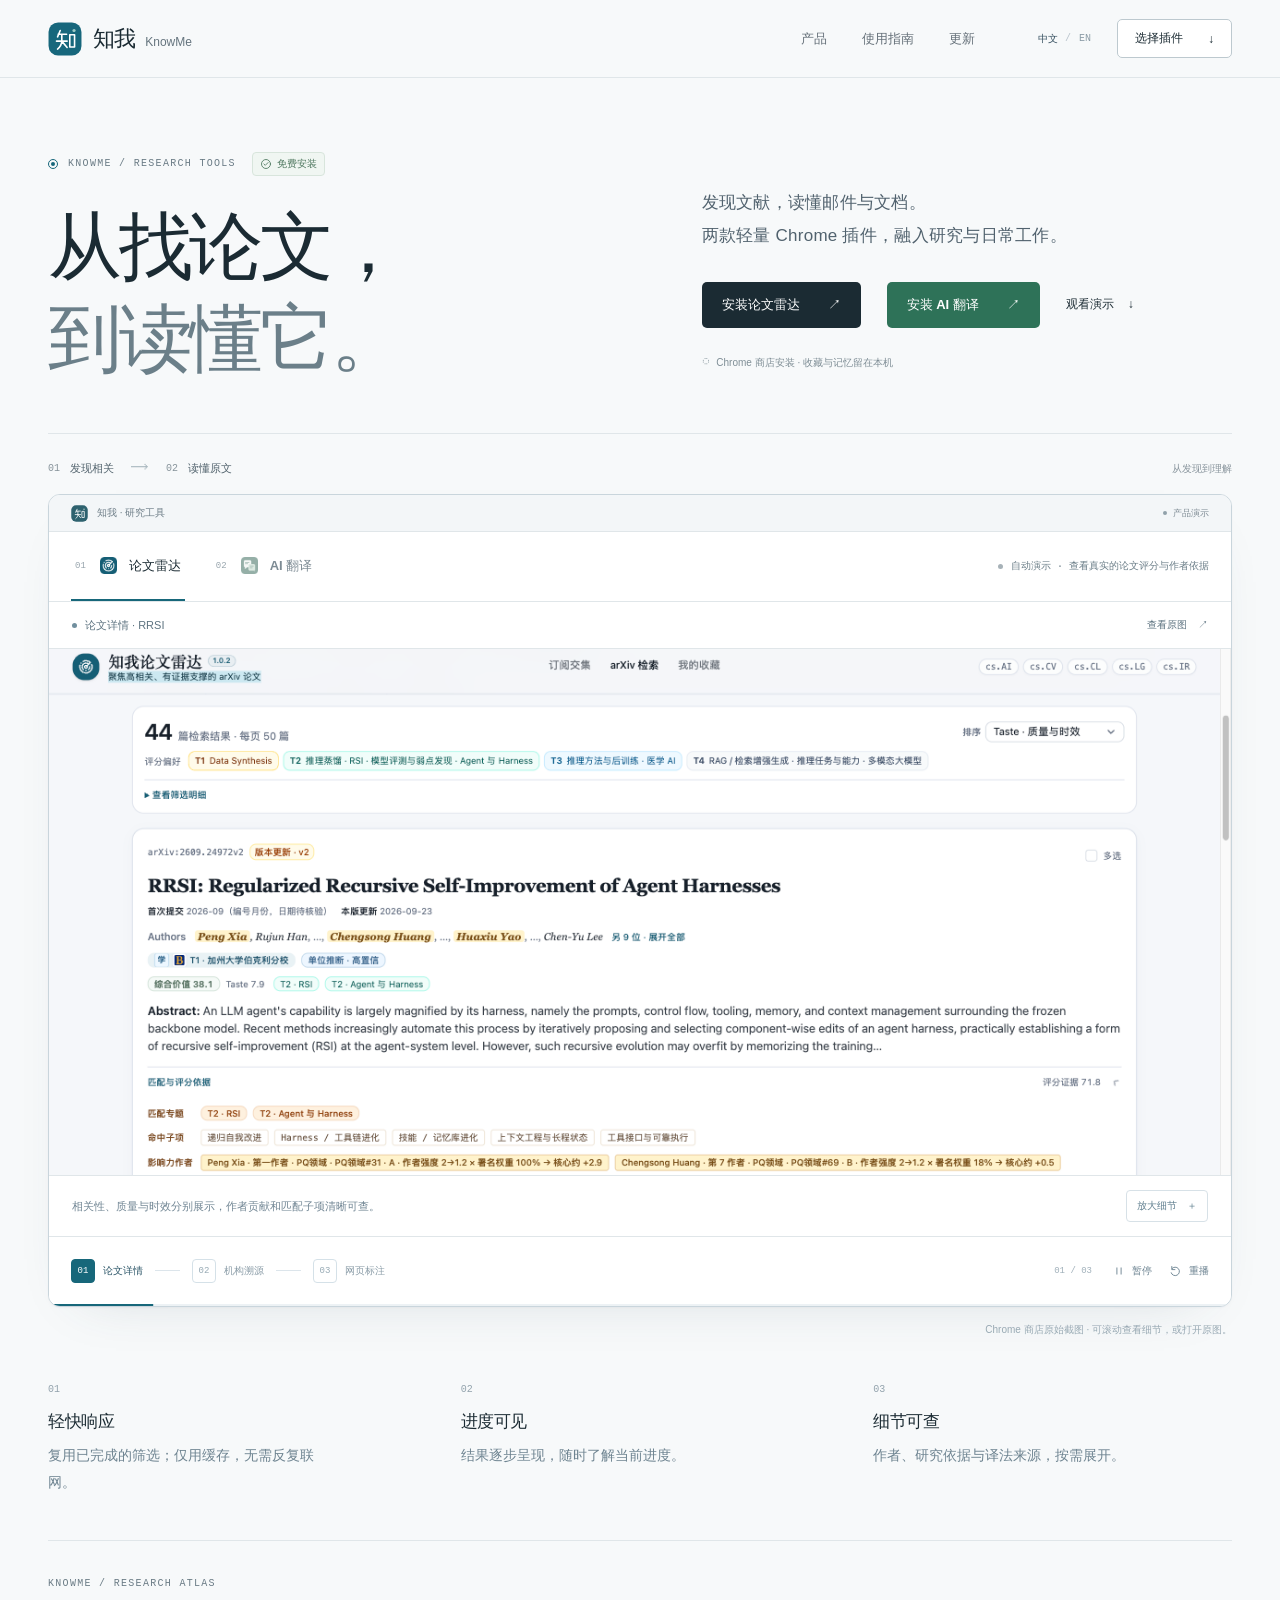
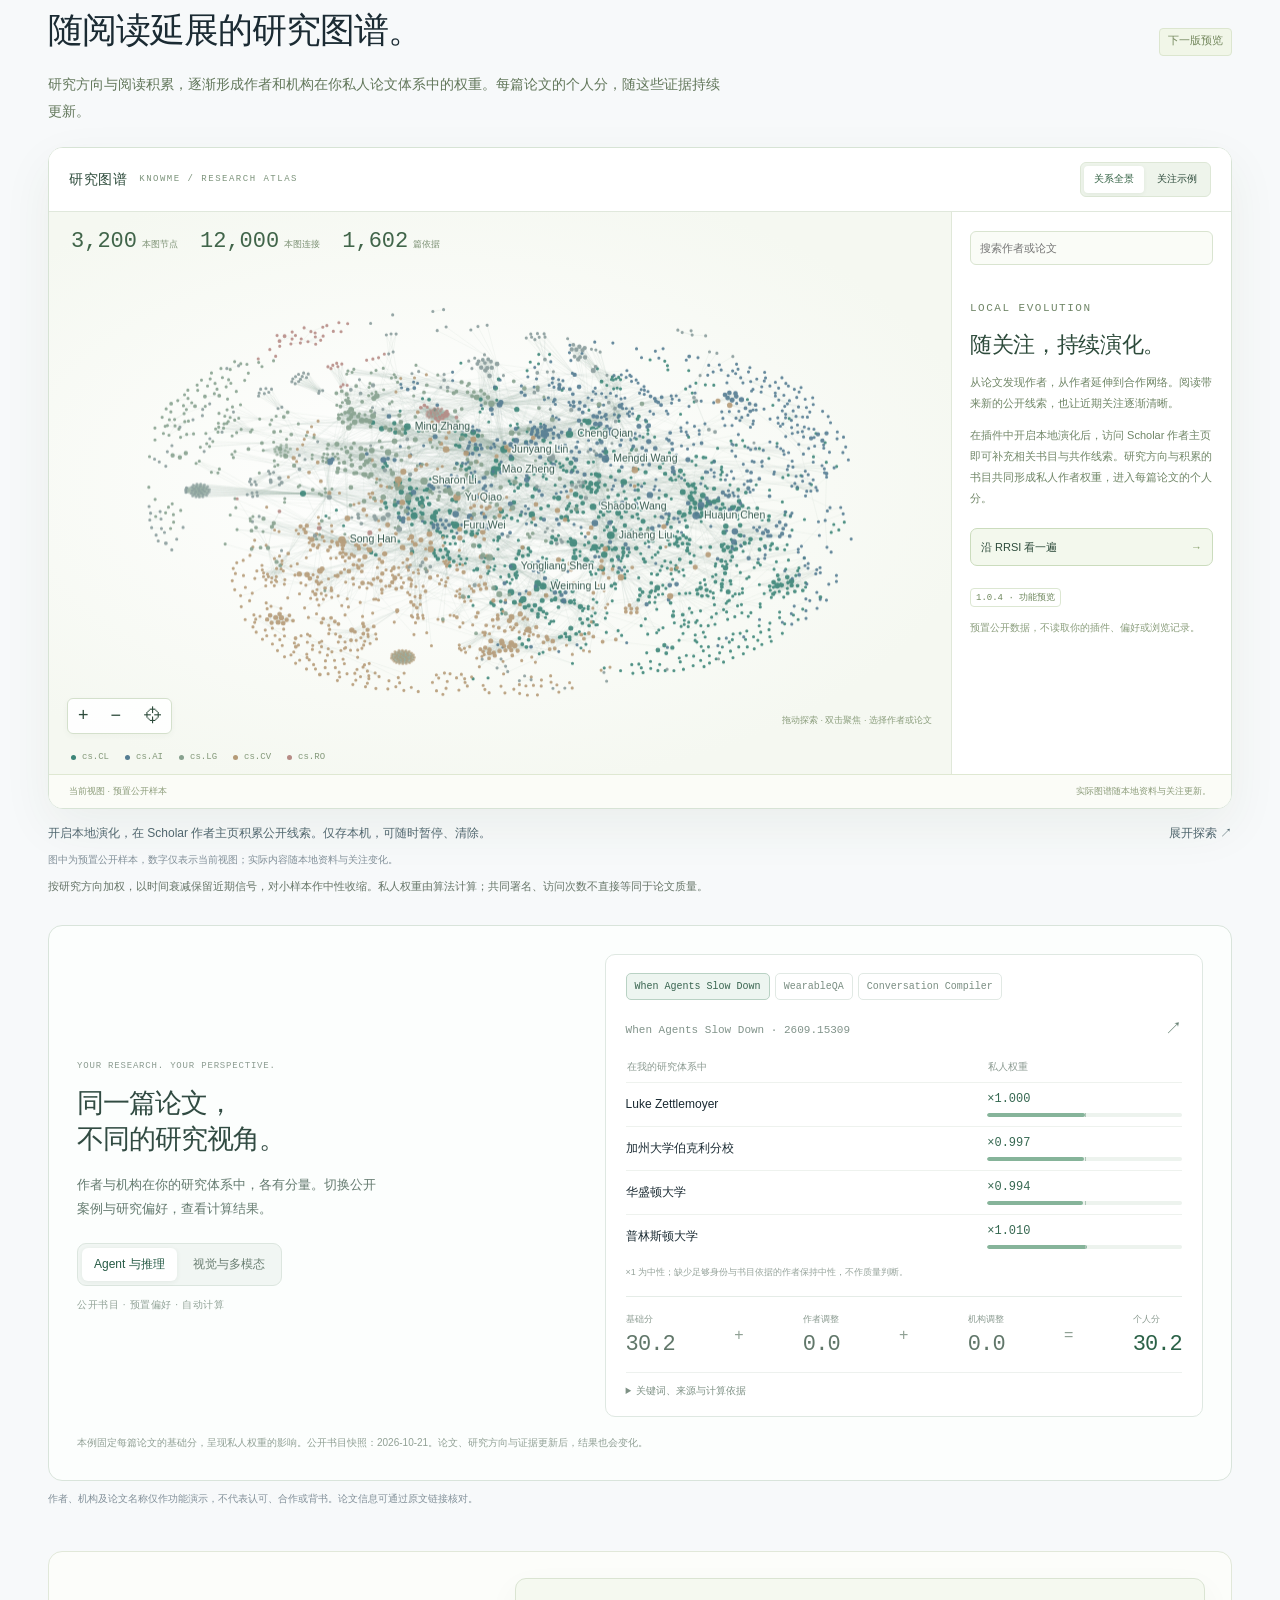
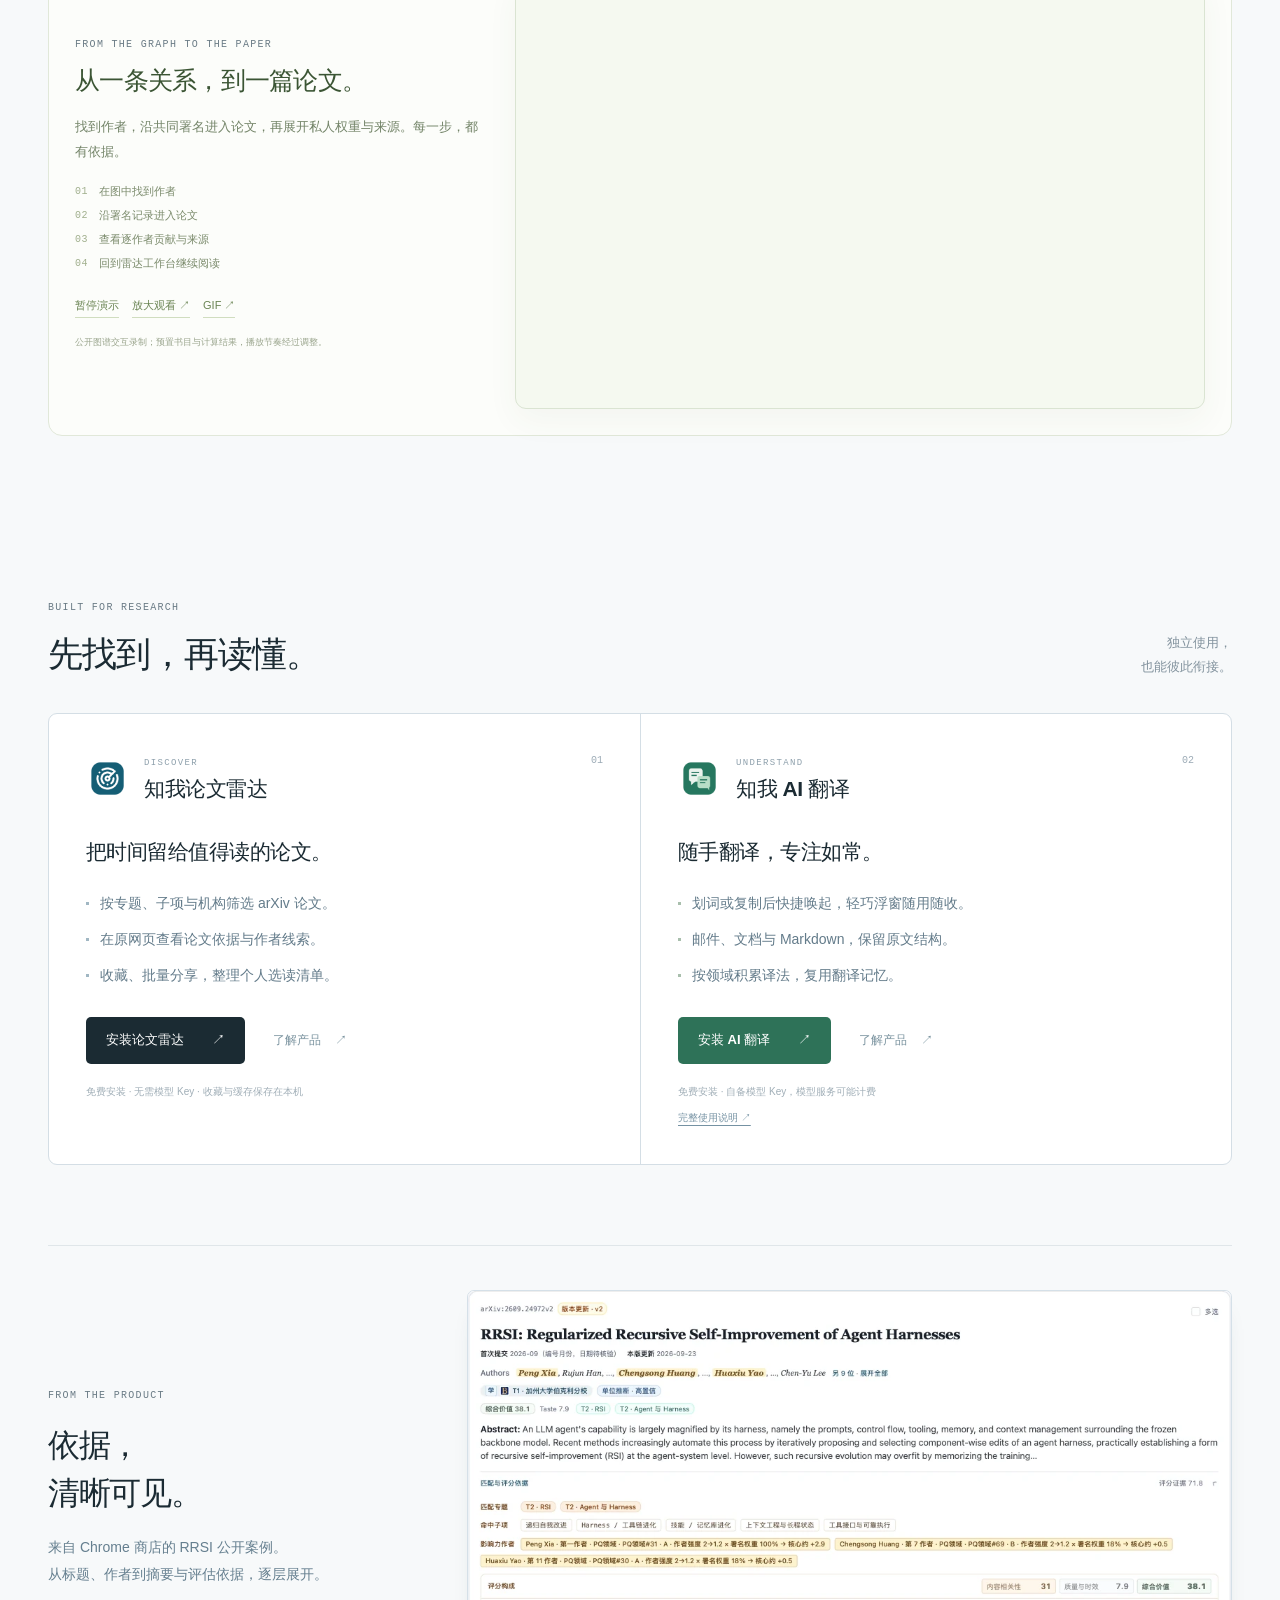
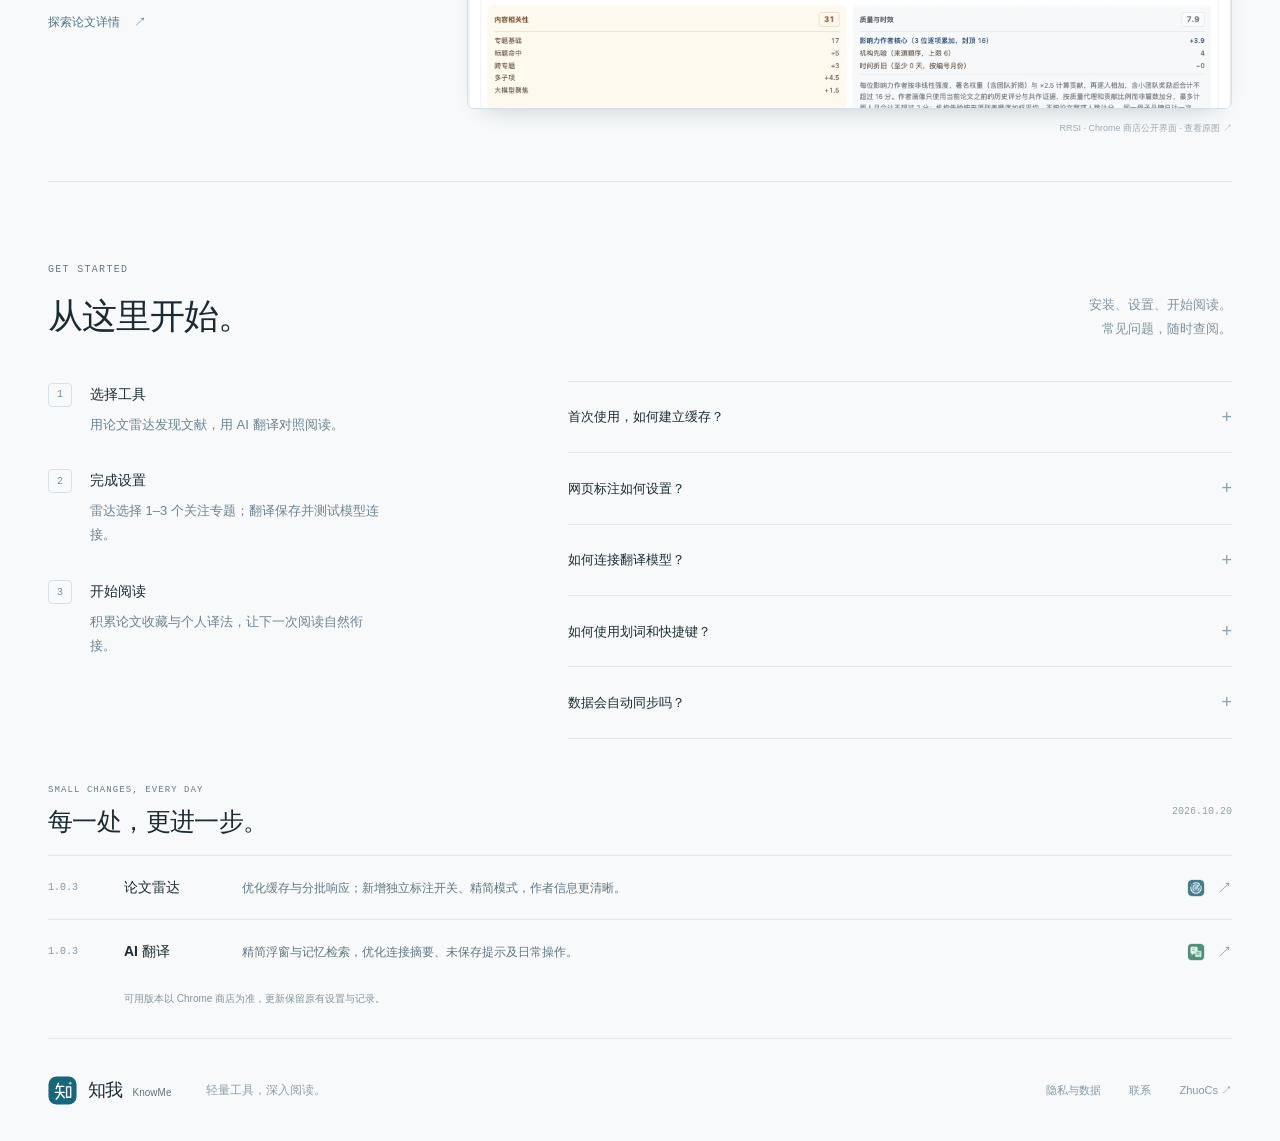
==== index.html @ e9bb323e "Refine bilingual product previews and cache guidance" ====
<!doctype html>
<html lang="zh-CN">
<head>
  <meta charset="utf-8">
  <meta name="viewport" content="width=device-width,initial-scale=1">
  <meta name="theme-color" content="#f7f9fa">
  <meta name="description" content="知我论文雷达与 AI 翻译。两款免费安装的 Chrome 插件，让文献发现与日常办公更从容。">
  <meta property="og:title" content="知我 · 从找论文，到读懂它">
  <meta property="og:description" content="发现文献，读懂邮件与文档。两款轻量工具，融入研究与日常工作。">
  <meta property="og:type" content="website">
  <meta property="og:image" content="https://hackerchenzhuo.github.io/knowme-ai-translate-site/assets/social-preview.png">
  <meta property="og:image:width" content="1200">
  <meta property="og:image:height" content="630">
  <meta property="og:image:alt" content="知我论文雷达与 AI 翻译：从找论文，到读懂它。">
  <meta name="twitter:image" content="https://hackerchenzhuo.github.io/knowme-ai-translate-site/assets/social-preview.png">
  <meta property="og:url" content="https://hackerchenzhuo.github.io/knowme-ai-translate-site/">
  <link rel="canonical" href="https://hackerchenzhuo.github.io/knowme-ai-translate-site/">
  <link rel="alternate" hreflang="zh-CN" href="https://hackerchenzhuo.github.io/knowme-ai-translate-site/">
  <link rel="alternate" hreflang="en" href="https://hackerchenzhuo.github.io/knowme-ai-translate-site/en/">
  <link rel="alternate" hreflang="x-default" href="https://hackerchenzhuo.github.io/knowme-ai-translate-site/">
  <meta name="twitter:card" content="summary_large_image">
  <title>知我 · 从找论文，到读懂它</title>
  <link rel="icon" type="image/svg+xml" href="assets/knowme.svg">
  <link rel="stylesheet" href="style.css?v=20261022-bibliography1">
  <script src="app.js?v=20261022-bibliography1" defer></script>
  <script src="assets/atlas-motion.js?v=20261022-bibliography1" defer></script>
</head>
<body>
  <a class="skip-link" href="#main">跳到正文</a>
  <header class="site-header">
    <nav class="shell navigation" aria-label="主导航">
      <a class="brand" href="#top" aria-label="知我首页"><img src="assets/knowme.svg" width="34" height="34" alt=""><span>知我<span class="brand-en">KnowMe</span></span></a>
      <div class="nav-links"><a href="#products">产品</a><a href="#guide">使用指南</a><a href="#updates">更新</a></div>
      <div class="nav-actions"><div class="language-switch" aria-label="网站语言"><span class="lang-current" lang="zh-CN">中文</span><span class="language-divider" aria-hidden="true">/</span><a href="en/" hreflang="en" lang="en" aria-label="Switch to English">EN</a></div><a class="nav-install" href="#products">选择插件 <span aria-hidden="true">↓</span></a></div>
    </nav>
  </header>
  <main id="main">
    <section class="hero shell" id="top" aria-labelledby="hero-title">
      <div class="hero-heading">
        <div class="hero-labels"><p class="eyebrow"><span class="small-orbit" aria-hidden="true"></span>KNOWME / RESEARCH TOOLS</p><span class="free-badge"><svg viewBox="0 0 16 16" aria-hidden="true"><circle cx="8" cy="8" r="6"/><path d="m5.2 8 1.8 1.8 3.8-3.8"/></svg><span>免费安装</span></span></div>
        <h1 id="hero-title"><span>从找论文，</span><span class="accent">到读懂它。</span></h1>
      </div>
      <div class="hero-intro">
        <p class="hero-copy">发现文献，读懂邮件与文档。<br>两款轻量 Chrome 插件，融入研究与日常工作。</p>
        <div class="hero-links"><a class="button primary" href="https://chromewebstore.google.com/detail/aneomkhamcijmfmeeegocbknklflilof?hl=zh-CN" target="_blank" rel="noopener noreferrer">安装论文雷达 <span aria-hidden="true">↗</span></a><a class="button green" href="https://chromewebstore.google.com/detail/ggbnigoglmfkdfmjggiifmfoinncblgm?hl=zh-CN" target="_blank" rel="noopener noreferrer">安装 AI 翻译 <span aria-hidden="true">↗</span></a><a class="text-link" id="watch-demo" href="#experience">观看演示 <span aria-hidden="true">↓</span></a></div>
        <p class="hero-note"><span aria-hidden="true">◌</span> Chrome 商店安装 · 收藏与记忆留在本机</p>
      </div>
      <div class="experience-heading"><p><span>01</span> 发现相关 <span class="flow-connector" aria-hidden="true">⟶</span> <span>02</span> 读懂原文</p><span>从发现到理解</span></div>
      <div class="experience" id="experience" data-mode="radar" data-stage="0">
        <div class="window-bar"><span class="window-title"><img src="assets/knowme.svg" width="17" height="17" alt="">知我 · 研究工具</span><span class="demo-label"><i aria-hidden="true"></i>产品演示</span></div>
        <div class="demo-toolbar">
          <div class="product-tabs" role="tablist" aria-label="选择工具演示">
            <button class="product-tab" id="radar-tab" role="tab" type="button" aria-selected="true" aria-controls="radar-demo" data-mode="radar"><span class="product-tab-index" aria-hidden="true">01</span><img src="assets/radar.png" width="23" height="23" alt="">论文雷达</button>
            <button class="product-tab" id="translate-tab" role="tab" type="button" aria-selected="false" aria-controls="translate-demo" tabindex="-1" data-mode="translate"><span class="product-tab-index" aria-hidden="true">02</span><img src="assets/translate.png" width="23" height="23" alt="">AI 翻译</button>
          </div>
          <p class="tour-state"><i aria-hidden="true"></i><span id="tour-caption" role="status">自动演示 · 查看真实的论文评分与作者依据</span></p>
        </div>
        <div id="radar-demo" class="demo-panel radar-panel" role="tabpanel" aria-labelledby="radar-tab">
          <div class="capture-heading"><span><i aria-hidden="true"></i><span id="capture-title">论文详情 · RRSI</span></span><a id="capture-original" href="assets/radar-workbench.png" target="_blank" rel="noopener noreferrer">查看原图 <span aria-hidden="true">↗</span></a></div>
          <div class="radar-capture" tabindex="0" role="region" aria-label="论文雷达真实界面，可滚动查看细节">
            <img id="radar-screenshot" src="assets/radar-workbench.png" alt="论文雷达真实界面：RRSI 的作者、机构、匹配子项与评分构成。" width="1280" height="800" decoding="async">
          </div>
          <div class="capture-footer"><p id="capture-description">相关性、质量与时效分别展示，作者贡献和匹配子项清晰可查。</p><button type="button" id="capture-zoom" aria-pressed="false">放大细节 <span aria-hidden="true">＋</span></button></div>
        </div>
        <div id="translate-demo" class="demo-panel translate-panel" role="tabpanel" aria-labelledby="translate-tab" hidden>
          <section class="source-pane" aria-label="英文 Markdown 阅读笔记">
            <div class="pane-heading"><span>原文 <span class="pane-paper">rrsi-notes.md</span></span><button type="button" id="source-format" aria-pressed="false">Markdown <span aria-hidden="true">‹/›</span></button></div>
            <div class="reading-scroll source-scroll" tabindex="0" role="region" aria-label="英文原文与 Markdown 源码，可滚动">
              <!-- fixed-demo:start -->
              <article class="markdown-document source-rendered" lang="en">
                <section data-section="intro">
                  <p class="document-eyebrow">RESEARCH NOTE / RRSI</p>
                  <h3>Reading an evolving<br>agent harness</h3>
                  <blockquote><strong>Scope.</strong> A reading note based on the <a href="https://arxiv.org/abs/2609.24972" target="_blank" rel="noopener noreferrer">RRSI abstract ↗</a>.</blockquote>
                  <h4>1. Define the system boundary</h4>
                  <p>The <strong>backbone model</strong> stays frozen. Its <em>harness</em> brings together prompts, control flow, tools, memory and context management.</p>
                </section>
                <section data-section="table">
                  <h5>1.1 Components to inspect</h5>
                  <div class="markdown-table" tabindex="0" role="region" aria-label="Harness components table"><table><thead><tr><th>Layer</th><th>Example</th><th>Review question</th></tr></thead><tbody><tr><td>Prompts</td><td>Task instructions</td><td>Is the objective explicit?</td></tr><tr><td>Tools</td><td>Search / execution</td><td>How are failures handled?</td></tr><tr><td>Memory</td><td>Retrieved context</td><td>Are sources traceable?</td></tr></tbody></table></div>
                  <p class="document-reference">Source: <a href="https://arxiv.org/abs/2609.24972" target="_blank" rel="noopener noreferrer">RRSI · arXiv:2609.24972 ↗</a></p>
                </section>
                <section data-section="outline">
                  <h5>1.2 Follow the hierarchy</h5>
                  <ol><li>Map the <strong>control flow</strong>.<ul><li>Trace the task from input to output.</li><li>Inspect the supporting components:<ul><li>tools and fallback behavior;</li><li>memory and context boundaries.</li></ul></li></ul></li><li>Compare the edited harness with a reference.<ul><li>Keep the model fixed.</li><li>Record what changed and why.</li></ul></li></ol>
                  <h6>A note on terminology</h6><p>Keep <code>harness</code> consistent within this reading note.</p>
                </section>
                <section data-section="code">
                  <h4>2. Keep configuration readable</h4>
                  <p>This illustrative configuration shows the hierarchy of an agent harness.</p>
                  <pre class="document-code"><code>agent:
  model: frozen
  harness:
    prompts: versioned
    tools:
      - search
      - execute
    memory:
      source_links: true</code></pre>
                </section>
                <section data-section="sources">
                  <h4>3. Return to the source</h4>
                  <ul><li><a href="https://arxiv.org/abs/2609.24972" target="_blank" rel="noopener noreferrer">Read the paper ↗</a></li><li><a href="https://arxiv.org/pdf/2609.24972" target="_blank" rel="noopener noreferrer">Open the PDF ↗</a></li></ul>
                  <p class="document-reference">The checklist and YAML are illustrative reading aids.</p>
                </section>
              </article>
              <pre class="markdown-source" hidden lang="en"><code><span data-section="intro"># Reading an evolving agent harness

&gt; **Scope.** A reading note based on the [RRSI abstract](https://arxiv.org/abs/2609.24972).

## 1. Define the system boundary

The **backbone model** stays frozen. Its *harness* brings together prompts, control flow, tools, memory and context management.

</span><span data-section="table">### 1.1 Components to inspect

| Layer | Example | Review question |
| :--- | :--- | :--- |
| Prompts | Task instructions | Is the objective explicit? |
| Tools | Search / execution | How are failures handled? |
| Memory | Retrieved context | Are sources traceable? |

Source: [RRSI · arXiv:2609.24972](https://arxiv.org/abs/2609.24972)

</span><span data-section="outline">### 1.2 Follow the hierarchy

1. Map the **control flow**.
   - Trace the task from input to output.
   - Inspect the supporting components:
     - tools and fallback behavior;
     - memory and context boundaries.
2. Compare the edited harness with a reference.
   - Keep the model fixed.
   - Record what changed and why.

#### A note on terminology

Keep `harness` consistent within this reading note.

</span><span data-section="code">## 2. Keep configuration readable

This illustrative configuration shows the hierarchy of an agent harness.

```yaml
agent:
  model: frozen
  harness:
    prompts: versioned
    tools:
      - search
      - execute
    memory:
      source_links: true
```

</span><span data-section="sources">## 3. Return to the source

- [Read the paper](https://arxiv.org/abs/2609.24972)
- [Open the PDF](https://arxiv.org/pdf/2609.24972)

The checklist and YAML are illustrative reading aids.
</span></code></pre>
              <!-- fixed-demo:end -->
            </div>
            <div class="reading-footer"><span>标题、链接、表格与代码，结构完整。</span><a href="https://arxiv.org/abs/2609.24972" target="_blank" rel="noopener noreferrer">arXiv ↗</a></div>
          </section>
          <section class="translation-pane" aria-label="保留 Markdown 结构的中文译文">
            <div class="pane-heading"><span>译文 <span class="pane-paper">保留原文结构</span></span><span class="language-tag">简体中文</span></div>
            <div class="reading-scroll translation-scroll" tabindex="0" role="region" aria-label="中文译文，可滚动对照标题、表格与代码">
              <!-- fixed-demo:start -->
              <article class="markdown-document translation-text" lang="zh-CN">
                <section data-section="intro">
                  <p class="document-eyebrow">研究笔记 / RRSI</p>
                  <h3>理解持续演进的<br>智能体<span class="personal-term" data-term>执行框架</span></h3>
                  <blockquote><strong>范围。</strong>基于 <a href="https://arxiv.org/abs/2609.24972" target="_blank" rel="noopener noreferrer">RRSI 摘要 ↗</a> 整理的阅读笔记。</blockquote>
                  <h4>1. 明确系统边界</h4>
                  <p><strong>基础模型</strong>保持冻结。它的<span class="personal-term" data-term>执行框架</span>将提示词、控制流程、工具、记忆与上下文管理组织在一起。</p>
                </section>
                <section data-section="table">
                  <h5>1.1 需要考察的组件</h5>
                  <div class="markdown-table" tabindex="0" role="region" aria-label="执行框架组件对照表"><table><thead><tr><th>层级</th><th>示例</th><th>考察问题</th></tr></thead><tbody><tr><td>提示词</td><td>任务指令</td><td>目标是否明确？</td></tr><tr><td>工具</td><td>检索 / 执行</td><td>如何处理失败？</td></tr><tr><td>记忆</td><td>检索到的上下文</td><td>来源是否可追溯？</td></tr></tbody></table></div>
                  <p class="document-reference">来源：<a href="https://arxiv.org/abs/2609.24972" target="_blank" rel="noopener noreferrer">RRSI · arXiv:2609.24972 ↗</a></p>
                </section>
                <section data-section="outline">
                  <h5>1.2 沿层级展开阅读</h5>
                  <ol><li>梳理<strong>控制流程</strong>。<ul><li>追踪任务从输入到输出的路径。</li><li>检查支撑组件：<ul><li>工具与回退机制；</li><li>记忆与上下文边界。</li></ul></li></ul></li><li>将修改后的<span class="personal-term" data-term>执行框架</span>与参考版本对照。<ul><li>保持模型固定。</li><li>记录修改内容及原因。</li></ul></li></ol>
                  <h6>术语说明</h6><p>本篇阅读笔记中，<code>harness</code> 统一使用「<span class="personal-term" data-term>执行框架</span>」。</p>
                </section>
                <section data-section="code">
                  <h4>2. 保持配置清晰可读</h4>
                  <p>以下示例配置展示了智能体<span class="personal-term" data-term>执行框架</span>的层级。</p>
                  <pre class="document-code"><code>agent:
  model: frozen
  harness:
    prompts: versioned
    tools:
      - search
      - execute
    memory:
      source_links: true</code></pre>
                </section>
                <section data-section="sources">
                  <h4>3. 回到原始来源</h4>
                  <ul><li><a href="https://arxiv.org/abs/2609.24972" target="_blank" rel="noopener noreferrer">阅读论文 ↗</a></li><li><a href="https://arxiv.org/pdf/2609.24972" target="_blank" rel="noopener noreferrer">打开 PDF ↗</a></li></ul>
                  <p class="document-reference">清单与 YAML 为辅助阅读的示例。</p>
                </section>
              </article>
              <!-- fixed-demo:end -->
            </div>
            <div class="term-preference"><div><span class="term-symbol" aria-hidden="true">Aa</span><p><strong>沿用你的译法</strong><span>harness <span aria-hidden="true">→</span> <label class="sr-only" for="term-choice">harness 的示例译法</label><select id="term-choice"><option value="执行框架">执行框架</option><option value="运行框架">运行框架</option></select></span></p></div><button type="button" id="remember-term">保存译法 <span aria-hidden="true">↗</span></button></div>
            <p class="memory-status" id="memory-status" role="status">按领域与语境，沿用个人译法。</p>
          </section>
        </div>
        <div class="demo-controls">
          <div class="stage-controls" role="group" aria-label="演示步骤"><button type="button" data-stage="0" aria-pressed="true"><span>01</span><span class="stage-name">论文详情</span></button><span class="stage-line" aria-hidden="true"></span><button type="button" data-stage="1" aria-pressed="false"><span>02</span><span class="stage-name">机构溯源</span></button><span class="stage-line" aria-hidden="true"></span><button type="button" data-stage="2" aria-pressed="false"><span>03</span><span class="stage-name">网页标注</span></button></div>
          <div class="playback-controls"><span class="tour-position" id="tour-position" aria-hidden="true">01 / 03</span><button type="button" id="play-demo" aria-label="暂停演示"><svg viewBox="0 0 20 20" aria-hidden="true"><path d="M7 5v10M13 5v10"></path></svg><span>暂停</span></button><button type="button" id="replay-demo" aria-label="重播演示"><svg viewBox="0 0 20 20" aria-hidden="true"><path d="M4 7a6 6 0 1 1-1 5M4 3v5h5"></path></svg><span>重播</span></button></div>
        </div>
        <div class="demo-progress" aria-hidden="true"><span></span></div>
      </div>
      <p class="demo-disclaimer" id="demo-disclaimer">Chrome 商店原始截图 · 可滚动查看细节，或打开原图。</p>
    </section>

    <section class="principles shell" aria-label="设计取舍">
      <div><span class="principle-number">01</span><h2>轻快响应</h2><p>复用已完成的筛选；仅用缓存，无需反复联网。</p></div>
      <div><span class="principle-number">02</span><h2>进度可见</h2><p>结果逐步呈现，随时了解当前进度。</p></div>
      <div><span class="principle-number">03</span><h2>细节可查</h2><p>作者、研究依据与译法来源，按需展开。</p></div>
    </section>

    <section class="atlas-section shell" id="research-atlas" aria-labelledby="atlas-title">
      <div class="section-heading"><div><p class="eyebrow">KNOWME / RESEARCH ATLAS</p><h2 id="atlas-title">随阅读延展的研究图谱。</h2></div><span class="atlas-preview">下一版预览</span></div>
      <p class="atlas-intro">研究方向与阅读积累，逐渐形成作者和机构在你私人论文体系中的权重。每篇论文的个人分，随这些证据持续更新。</p>
      <div class="atlas-frame" data-atlas-state="idle" aria-busy="false"><div class="atlas-loading" role="status"><span class="atlas-loading-mark" aria-hidden="true"></span><span class="atlas-loading-label">正在展开研究图谱…</span></div><iframe data-atlas-src="assets/research-atlas.html?v=20261022-bibliography1" title="可探索的作者合作图谱 · 公开数据演示" loading="eager" sandbox="allow-scripts allow-same-origin allow-popups allow-popups-to-escape-sandbox"></iframe></div>
      <div class="atlas-notes"><p>开启本地演化，在 Scholar 作者主页积累公开线索。仅存本机，可随时暂停、清除。</p><a href="assets/research-atlas.html?v=20261022-bibliography1" target="_blank" rel="noopener noreferrer">展开探索 <span aria-hidden="true">↗</span></a></div>
      <p class="atlas-source">图中为预置公开样本，数字仅表示当前视图；实际内容随本地资料与关注变化。</p>
      <p class="atlas-source atlas-score-note" id="atlas-score-note">按研究方向加权，以时间衰减保留近期信号，对小样本作中性收缩。私人权重由算法计算；共同署名、访问次数不直接等同于论文质量。</p>

      <div class="personal-preview" id="personal-ranking-preview">
 <div class="personal-preview-copy"><p class="eyebrow">YOUR RESEARCH. YOUR PERSPECTIVE.</p><h3>同一篇论文，<br>不同的研究视角。</h3><p>作者与机构在你的研究体系中，各有分量。切换公开案例与研究偏好，查看计算结果。</p>
 <div class="personal-profile-switch" role="group" aria-label="切换研究偏好示例"><button type="button" data-personal-profile="agents" aria-pressed="true">Agent 与推理</button><button type="button" data-personal-profile="vision" aria-pressed="false">视觉与多模态</button></div><span class="personal-sample-label">公开书目 · 预置偏好 · 自动计算</span></div>
 <div class="personal-preview-paper"><div class="personal-paper-switch" role="group" aria-label="选择公开论文案例"><button type="button" data-personal-paper="2609.15309" aria-pressed="true">When Agents Slow Down</button><button type="button" data-personal-paper="2609.05405" aria-pressed="false">WearableQA</button><button type="button" data-personal-paper="2603.29678" aria-pressed="false">Conversation Compiler</button></div><div class="personal-preview-heading"><span data-personal-title></span><a data-personal-source href="https://arxiv.org/abs/2609.15309" target="_blank" rel="noopener noreferrer" aria-label="查看论文来源">↗</a></div>
 <table><caption class="sr-only">由公开书目与预置偏好计算的权重</caption><thead><tr><th>在我的研究体系中</th><th>私人权重</th></tr></thead><tbody data-personal-rows></tbody></table>
 <p class="personal-weight-note" data-personal-weight-note></p><div class="personal-equation" aria-live="polite"><div><small>基础分</small><b data-personal-base></b></div><span>+</span><div><small>作者调整</small><b data-personal-author-adjustment></b></div><span>+</span><div><small>机构调整</small><b data-personal-institution-adjustment></b></div><span>=</span><div class="personal-equation-total"><small>个人分</small><b data-personal-total></b></div></div>
 <details class="personal-method"><summary>关键词、来源与计算依据</summary><div data-personal-evidence></div><p>私人权重来自研究方向与有时间衰减的书目匹配；小样本向中性收缩。基础证据分保留既有评估规则，单独列示。</p></details></div>
 <p class="personal-preview-note">本例固定每篇论文的基础分，呈现私人权重的影响。公开书目快照：2026-10-21。论文、研究方向与证据更新后，结果也会变化。</p>
 <script type="application/json" id="personal-preview-data">{"asOf":"2026-10-21","source":"Precomputed by the extension engine using public bibliography. Preset preferences; no browsing history or personal data.","papers":[{"id":"2609.15309","short":"When Agents Slow Down","focusAuthor":"Luke Zettlemoyer","title":"When Agents Slow Down: Understanding LLM Agents' Test-Time Strategies via Elo-per-token Analysis","url":"https://arxiv.org/abs/2609.15309","cases":[{"id":"agents","name":"Agent 与推理","nameEn":"Agents & reasoning","base":30.2,"authorAdjustment":0,"institutionAdjustment":0,"total":30.2,"authors":[{"name":"Luke Zettlemoyer","weight":1,"judged":0,"matched":0,"adjustment":0,"state":"neutral"}],"institutions":[{"id":"berkeley","name":"加州大学伯克利分校","weight":0.997,"papers":573,"fit":1,"keywords":["agent"],"examples":[{"id":"2609.19090","title":"Securing quantum error correction against misleading advice from AI agents","date":"2026-09-16","url":"https://arxiv.org/abs/2609.19090"},{"id":"2609.15309","title":"When Agents Slow Down: Understanding LLM Agents' Test-Time Strategies via Elo-per-token Analysis","date":"2026-09-14","url":"https://arxiv.org/abs/2609.15309"},{"id":"2609.16436","title":"Interpreting and Steering LLM Agents for Social Simulations","date":"2026-09-14","url":"https://arxiv.org/abs/2609.16436"}],"state":"ready"},{"id":"washington","name":"华盛顿大学","weight":0.994,"papers":472,"fit":0.9,"keywords":["agent"],"examples":[{"id":"2609.15309","title":"When Agents Slow Down: Understanding LLM Agents' Test-Time Strategies via Elo-per-token Analysis","date":"2026-09-14","url":"https://arxiv.org/abs/2609.15309"},{"id":"2609.13443","title":"Learning to Solve Hard Problems in RL for LLMs by Never Giving Up","date":"2026-09-11","url":"https://arxiv.org/abs/2609.13443"},{"id":"2609.06783","title":"AURA-Eval: Evaluation Framework for Acting Under Risk Awareness in LLM Agent Trajectories","date":"2026-09-06","url":"https://arxiv.org/abs/2609.06783"}],"state":"ready"},{"id":"princeton","name":"普林斯顿大学","weight":1.01,"papers":367,"fit":1.5,"keywords":["reasoning","agent"],"examples":[{"id":"2609.15309","title":"When Agents Slow Down: Understanding LLM Agents' Test-Time Strategies via Elo-per-token Analysis","date":"2026-09-14","url":"https://arxiv.org/abs/2609.15309"},{"id":"2608.05139","title":"Toward Skill-Native LLMs: Skill Entropy for Benchmarking and Training Long-Horizon Reasoning","date":"2026-08-05","url":"https://arxiv.org/abs/2608.05139"},{"id":"2605.29025","title":"When Models Disagree: Rethinking LLM Evaluation for Public Comment Analysis","date":"2026-05-27","url":"https://arxiv.org/abs/2605.29025"}],"state":"ready"}]},{"id":"vision","name":"视觉与多模态","nameEn":"Vision & multimodal","base":30.2,"authorAdjustment":0,"institutionAdjustment":-0.1,"total":30.1,"authors":[{"name":"Luke Zettlemoyer","weight":1,"judged":0,"matched":0,"adjustment":0,"state":"neutral"}],"institutions":[{"id":"berkeley","name":"加州大学伯克利分校","weight":0.965,"papers":573,"fit":0,"keywords":["agent","LLM","advice","demonstration"],"examples":[{"id":"2609.19090","title":"Securing quantum error correction against misleading advice from AI agents","date":"2026-09-16","url":"https://arxiv.org/abs/2609.19090"},{"id":"2609.15309","title":"When Agents Slow Down: Understanding LLM Agents' Test-Time Strategies via Elo-per-token Analysis","date":"2026-09-14","url":"https://arxiv.org/abs/2609.15309"},{"id":"2609.16436","title":"Interpreting and Steering LLM Agents for Social Simulations","date":"2026-09-14","url":"https://arxiv.org/abs/2609.16436"}],"state":"ready"},{"id":"washington","name":"华盛顿大学","weight":0.966,"papers":472,"fit":0,"keywords":["never","agent","LLM","fitted"],"examples":[{"id":"2609.15309","title":"When Agents Slow Down: Understanding LLM Agents' Test-Time Strategies via Elo-per-token Analysis","date":"2026-09-14","url":"https://arxiv.org/abs/2609.15309"},{"id":"2609.13443","title":"Learning to Solve Hard Problems in RL for LLMs by Never Giving Up","date":"2026-09-11","url":"https://arxiv.org/abs/2609.13443"},{"id":"2609.06783","title":"AURA-Eval: Evaluation Framework for Acting Under Risk Awareness in LLM Agent Trajectories","date":"2026-09-06","url":"https://arxiv.org/abs/2609.06783"}],"state":"ready"},{"id":"princeton","name":"普林斯顿大学","weight":0.966,"papers":367,"fit":0,"keywords":["reasoning","galaxy","agent","LLM","public"],"examples":[{"id":"2609.15309","title":"When Agents Slow Down: Understanding LLM Agents' Test-Time Strategies via Elo-per-token Analysis","date":"2026-09-14","url":"https://arxiv.org/abs/2609.15309"},{"id":"2608.05139","title":"Toward Skill-Native LLMs: Skill Entropy for Benchmarking and Training Long-Horizon Reasoning","date":"2026-08-05","url":"https://arxiv.org/abs/2608.05139"},{"id":"2605.29025","title":"When Models Disagree: Rethinking LLM Evaluation for Public Comment Analysis","date":"2026-05-27","url":"https://arxiv.org/abs/2605.29025"}],"state":"ready"}]}]},{"id":"2609.05405","short":"WearableQA","focusAuthor":"Jason Wei","title":"WearableQA: A Benchmark for Health Reasoning over Real-World Wearable Data","url":"https://arxiv.org/abs/2609.05405","cases":[{"id":"agents","name":"Agent 与推理","nameEn":"Agents & reasoning","base":28.5,"authorAdjustment":0,"institutionAdjustment":0,"total":28.5,"authors":[{"name":"Jason Wei","weight":1,"judged":0,"matched":0,"adjustment":0,"state":"neutral"}],"institutions":[{"id":"meta","name":"Meta","weight":0.988,"papers":345,"fit":0.7,"keywords":["agent"],"examples":[{"id":"2609.10922","title":"Auto-RecSys: Harnessing Autonomous Research Agents for Industry-Scale Recommender System","date":"2026-09-10","url":"https://arxiv.org/abs/2609.10922"},{"id":"2609.03109","title":"SLIDEFORGE: An LLM Agent for Controllable Editing of Slides as Structured Artifacts","date":"2026-09-02","url":"https://arxiv.org/abs/2609.03109"},{"id":"2608.05446","title":"EvoHarness-RL: Learning Self-Evolving Runtime Harness for Long-Horizon LLM Agents","date":"2026-08-05","url":"https://arxiv.org/abs/2608.05446"}],"state":"ready"}]},{"id":"vision","name":"视觉与多模态","nameEn":"Vision & multimodal","base":28.5,"authorAdjustment":0,"institutionAdjustment":-0.1,"total":28.4,"authors":[{"name":"Jason Wei","weight":1,"judged":0,"matched":0,"adjustment":0,"state":"neutral"}],"institutions":[{"id":"meta","name":"Meta","weight":0.966,"papers":345,"fit":0,"keywords":["ads","recommendation","eye","agent","recommender"],"examples":[{"id":"2609.10922","title":"Auto-RecSys: Harnessing Autonomous Research Agents for Industry-Scale Recommender System","date":"2026-09-10","url":"https://arxiv.org/abs/2609.10922"},{"id":"2609.03109","title":"SLIDEFORGE: An LLM Agent for Controllable Editing of Slides as Structured Artifacts","date":"2026-09-02","url":"https://arxiv.org/abs/2609.03109"},{"id":"2608.05446","title":"EvoHarness-RL: Learning Self-Evolving Runtime Harness for Long-Horizon LLM Agents","date":"2026-08-05","url":"https://arxiv.org/abs/2608.05446"}],"state":"ready"}]}]},{"id":"2603.29678","short":"Conversation Compiler","focusAuthor":"Maneesh Agrawala","title":"View-oriented Conversation Compiler for Agent Trace Analysis","url":"https://arxiv.org/abs/2603.29678","cases":[{"id":"agents","name":"Agent 与推理","nameEn":"Agents & reasoning","base":21.3,"authorAdjustment":0,"institutionAdjustment":0,"total":21.3,"authors":[{"name":"Maneesh Agrawala","weight":1,"judged":0,"matched":0,"adjustment":0,"state":"neutral"}],"institutions":[{"id":"stanford","name":"斯坦福大学","weight":1.021,"papers":911,"fit":1.9,"keywords":["agent","reasoning"],"examples":[{"id":"2605.11633","title":"Can LLM Agents Respond to Disasters? Benchmarking Heterogeneous Geospatial Reasoning in Emergency Operations","date":"2026-05-12","url":"https://arxiv.org/abs/2605.11633"},{"id":"2609.19883","title":"PetriBench: Benchmarking LLM Reasoning over Dynamic State Spaces","date":"2026-09-17","url":"https://arxiv.org/abs/2609.19883"},{"id":"2608.05643","title":"Refining Over Resampling: Test-Time Self-Correction for LLM Reasoning","date":"2026-08-06","url":"https://arxiv.org/abs/2608.05643"}],"state":"ready"}]},{"id":"vision","name":"视觉与多模态","nameEn":"Vision & multimodal","base":21.3,"authorAdjustment":0,"institutionAdjustment":0,"total":21.3,"authors":[{"name":"Maneesh Agrawala","weight":1,"judged":0,"matched":0,"adjustment":0,"state":"neutral"}],"institutions":[{"id":"stanford","name":"斯坦福大学","weight":0.988,"papers":911,"fit":0.8,"keywords":["diffusion"],"examples":[{"id":"2605.11633","title":"Can LLM Agents Respond to Disasters? Benchmarking Heterogeneous Geospatial Reasoning in Emergency Operations","date":"2026-05-12","url":"https://arxiv.org/abs/2605.11633"},{"id":"2609.19883","title":"PetriBench: Benchmarking LLM Reasoning over Dynamic State Spaces","date":"2026-09-17","url":"https://arxiv.org/abs/2609.19883"},{"id":"2608.05643","title":"Refining Over Resampling: Test-Time Self-Correction for LLM Reasoning","date":"2026-08-06","url":"https://arxiv.org/abs/2608.05643"}],"state":"ready"}]}]}]}</script></div>
<p class="atlas-source public-attribution">作者、机构及论文名称仅作功能演示，不代表认可、合作或背书。论文信息可通过原文链接核对。</p>
      <div class="atlas-walkthrough" id="research-demo">
        <div class="atlas-walkthrough-copy"><p class="eyebrow">FROM THE GRAPH TO THE PAPER</p><h3>从一条关系，到一篇论文。</h3><p>找到作者，沿共同署名进入论文，再展开私人权重与来源。每一步，都有依据。</p><ol><li>在图中找到作者</li><li>沿署名记录进入论文</li><li>查看逐作者贡献与来源</li><li>回到雷达工作台继续阅读</li></ol><div class="atlas-motion-actions"><button type="button" id="atlas-motion-toggle">暂停演示</button><button type="button" id="atlas-motion-open">放大观看 <span aria-hidden="true">↗</span></button><a href="assets/research-to-paper.gif" target="_blank" rel="noopener noreferrer">GIF <span aria-hidden="true">↗</span></a></div><small>公开图谱交互录制；预置书目与计算结果，播放节奏经过调整。</small></div>
        <button class="atlas-motion-preview" type="button" aria-label="放大观看图谱到论文的操作演示"><img id="atlas-motion-image" data-motion="assets/research-to-paper.webp" data-poster="assets/research-to-paper-poster.webp" width="1280" height="800" loading="lazy" decoding="async" alt="从公开合作图谱进入论文，切换研究视角并查看权重依据。"></button>
      </div>
    </section>

    <section class="products-section shell" id="products" aria-labelledby="products-title">
      <div class="section-heading"><div><p class="eyebrow">BUILT FOR RESEARCH</p><h2 id="products-title">先找到，再读懂。</h2></div><p>独立使用，<br>也能彼此衔接。</p></div>
      <div class="product-pair">
        <article class="product-card radar-product" id="radar"><div class="product-identity"><img src="assets/radar.png" width="48" height="48" alt=""><div><span class="product-role">DISCOVER</span><h3>知我论文雷达</h3></div><span class="product-index" aria-hidden="true">01</span></div><p class="product-intro">把时间留给值得读的论文。</p><ul><li>按专题、子项与机构筛选 arXiv 论文。</li><li>在原网页查看论文依据与作者线索。</li><li>收藏、批量分享，整理个人选读清单。</li></ul><div class="product-actions"><a class="button primary" href="https://chromewebstore.google.com/detail/aneomkhamcijmfmeeegocbknklflilof?hl=zh-CN" target="_blank" rel="noopener noreferrer">安装论文雷达 <span aria-hidden="true">↗</span></a><a class="text-link" href="radar/">了解产品 <span aria-hidden="true">↗</span></a></div><p class="product-fineprint">免费安装 · 无需模型 Key · 收藏与缓存保存在本机</p></article>
        <article class="product-card translate-product" id="translate"><div class="product-identity"><img src="assets/translate.png" width="48" height="48" alt=""><div><span class="product-role">UNDERSTAND</span><h3>知我 AI 翻译</h3></div><span class="product-index" aria-hidden="true">02</span></div><p class="product-intro">随手翻译，专注如常。</p><ul><li>划词或复制后快捷唤起，轻巧浮窗随用随收。</li><li>邮件、文档与 Markdown，保留原文结构。</li><li>按领域积累译法，复用翻译记忆。</li></ul><div class="product-actions"><a class="button green" href="https://chromewebstore.google.com/detail/ggbnigoglmfkdfmjggiifmfoinncblgm?hl=zh-CN" target="_blank" rel="noopener noreferrer">安装 AI 翻译 <span aria-hidden="true">↗</span></a><a class="text-link" href="translate/">了解产品 <span aria-hidden="true">↗</span></a></div><p class="product-fineprint">免费安装 · 自备模型 Key，模型服务可能计费<br><a class="inline-doc" href="help.html">完整使用说明 ↗</a></p></article>
      </div>
    </section>

    <section class="real-view shell" aria-labelledby="real-title"><div class="real-copy"><p class="eyebrow">FROM THE PRODUCT</p><h2 id="real-title">依据，<br>清晰可见。</h2><p>来自 Chrome 商店的 RRSI 公开案例。<br>从标题、作者到摘要与评估依据，逐层展开。</p><button class="text-link" type="button" data-open-demo="radar">探索论文详情 <span aria-hidden="true">↗</span></button></div><figure><a href="assets/radar-rrsi.webp" target="_blank" rel="noopener" aria-label="查看 RRSI 论文卡片原尺寸截图"><img src="assets/radar-rrsi.webp" alt="Chrome 商店公开的 RRSI 论文卡片：Regularized Recursive Self-Improvement of Agent Harnesses，包含作者、摘要与评分依据。" width="1090" height="596" loading="lazy"></a><figcaption>RRSI · Chrome 商店公开界面 · 查看原图 ↗</figcaption></figure></section>

    <section class="guide-section shell" id="guide" aria-labelledby="guide-title"><div class="section-heading"><div><p class="eyebrow">GET STARTED</p><h2 id="guide-title">从这里开始。</h2></div><p>安装、设置、开始阅读。<br>常见问题，随时查阅。</p></div><div class="guide-grid"><div class="quick-start"><div><span>1</span><p><strong>选择工具</strong><span>用论文雷达发现文献，用 AI 翻译对照阅读。</span></p></div><div><span>2</span><p><strong>完成设置</strong><span>雷达选择 1–3 个关注专题；翻译保存并测试模型连接。</span></p></div><div><span>3</span><p><strong>开始阅读</strong><span>积累论文收藏与个人译法，让下一次阅读自然衔接。</span></p></div></div><div class="faq-list">
      <details><summary>首次使用，如何建立缓存？<span aria-hidden="true">+</span></summary><p>先选专题，执行一次「联网更新」。之后可用「仅用缓存」回看相同日期与筛选范围。缓存模式不会访问 arXiv；如需最新论文，请主动更新。</p></details>
      <details><summary>网页标注如何设置？<span aria-hidden="true">+</span></summary><p>作者主页、Scholar 搜索 / arXiv 详情可独立开关。「精简模式」保留「知我」入口，收起长状态与作者染色。标注来自本机记录与有限基础索引，未命中不代表论文不重要。</p></details>
      <details><summary>如何连接翻译模型？<span aria-hidden="true">+</span></summary><p>在快速入门中选择模型服务或兼容网关，填写模型、地址与 Key，保存后测试连接。请求使用所选服务的额度；相同原文与配置命中本机缓存时可复用。</p></details>
      <details><summary>如何使用划词和快捷键？<span aria-hidden="true">+</span></summary><p>在快速入门中点「一键开启常用功能」，按提示授予权限。默认快捷键：Mac ⌘⇧Y，Windows Alt+Shift+Y。可在扩展快捷键页调整组合键与全局范围。更新后请刷新已打开的网页。</p></details>
      <details><summary>数据会自动同步吗？<span aria-hidden="true">+</span></summary><p>收藏、缓存、个人译法与历史保存在当前浏览器，不随 Google 账号自动同步。更换设备、浏览器配置或卸载前，请先导出备份。翻译与连接测试由你选择的模型服务处理。</p></details>
    </div></div></section>

    <section class="updates-section shell" id="updates" aria-labelledby="updates-title"><div class="section-heading"><div><p class="eyebrow">SMALL CHANGES, EVERY DAY</p><h2 id="updates-title">每一处，更进一步。</h2></div><span class="updated-date">2026.10.20</span></div><a class="update-row" href="https://chromewebstore.google.com/detail/aneomkhamcijmfmeeegocbknklflilof?hl=zh-CN" target="_blank" rel="noopener noreferrer" aria-label="在 Chrome 商店查看论文雷达"><span class="release-version">1.0.3</span><div><h3>论文雷达</h3><p>优化缓存与分批响应；新增独立标注开关、精简模式，作者信息更清晰。</p></div><span class="update-destination"><img src="assets/radar.png" alt="" width="30" height="30"><span class="update-arrow" aria-hidden="true">↗</span></span></a><a class="update-row" href="https://chromewebstore.google.com/detail/ggbnigoglmfkdfmjggiifmfoinncblgm?hl=zh-CN" target="_blank" rel="noopener noreferrer" aria-label="在 Chrome 商店查看AI 翻译"><span class="release-version">1.0.3</span><div><h3>AI 翻译</h3><p>精简浮窗与记忆检索，优化连接摘要、未保存提示及日常操作。</p></div><span class="update-destination"><img src="assets/translate.png" alt="" width="30" height="30"><span class="update-arrow" aria-hidden="true">↗</span></span></a><p class="update-note">可用版本以 Chrome 商店为准，更新保留原有设置与记录。</p></section>
  </main>
  <footer class="site-footer shell"><a class="brand" href="#top"><img src="assets/knowme.svg" width="30" height="30" alt=""><span>知我<span class="brand-en">KnowMe</span></span></a><p>轻量工具，深入阅读。</p><div><button type="button" id="open-privacy">隐私与数据</button><span class="contact-entry"><button type="button" aria-describedby="contact-email">联系</button><span class="contact-email" id="contact-email" role="tooltip">hackerchenzhuo@gmail.com</span></span><a href="https://github.com/hackerchenzhuo" target="_blank" rel="noopener noreferrer">ZhuoCs <span aria-hidden="true">↗</span></a></div></footer>
  <dialog class="privacy-dialog" id="privacy-dialog" aria-labelledby="privacy-title"><button class="dialog-close" type="button" id="close-privacy" aria-label="关闭隐私说明">×</button><p class="eyebrow">PRIVACY, IN PLAIN WORDS</p><h2 id="privacy-title">数据如何使用。</h2><p>本页演示使用公开论文与预置文字。交互仅作用于当前页面，不调用模型，也不读取插件数据、剪贴板或浏览历史。</p><h3>论文雷达</h3><p>缓存、收藏与设置保存在当前浏览器。主动检索或更新会访问 arXiv 等公开学术来源；网页标注使用本机记录与有限基础索引。</p><h3>AI 翻译</h3><p>模型连接、个人译法与翻译历史保存在本机。翻译或测试连接时，请求会发送至你选择的模型服务，并使用对应额度。重要记忆请定期导出备份。</p><p class="privacy-foot">数据用途、权限与管理方式，详见隐私说明。</p><div class="privacy-doc-links"><a href="radar-privacy.html">论文雷达隐私说明 ↗</a><a href="privacy.html">AI 翻译隐私说明 ↗</a></div></dialog>
  <noscript><p class="noscript-note shell">动态演示需要 JavaScript。产品说明、安装入口与常见问题仍可正常阅读。</p></noscript>
</body>
</html>
---- style.css ----
:root{color-scheme:light;--ink:#1b2b33;--muted:#65747e;--line:#e0e6e9;--accent:#17677a;--green:#2e7258;--soft:#f3f7f9;--mono:ui-monospace,SFMono-Regular,Menlo,Consolas,monospace;font-family:-apple-system,BlinkMacSystemFont,"Segoe UI","PingFang SC","Hiragino Sans GB","Microsoft YaHei",sans-serif;font-synthesis:none}
*{box-sizing:border-box}html{scroll-behavior:smooth;scroll-padding-top:98px}body{margin:0;background:#f7f9fa;color:var(--ink);-webkit-font-smoothing:antialiased}button,input,select{font:inherit}button,a,select{-webkit-tap-highlight-color:transparent}button{cursor:pointer;color:inherit}button:disabled{cursor:default}a{color:inherit;text-decoration:none}img,svg{vertical-align:middle}img{max-width:100%}button,a,select,summary{touch-action:manipulation}button:focus-visible,a:focus-visible,select:focus-visible,summary:focus-visible,[tabindex="0"]:focus-visible{outline:2px solid var(--accent);outline-offset:4px}button{border:0}p,h1,h2,h3,figure{margin:0}[hidden]{display:none!important}.shell{width:min(1248px,calc(100% - 96px));margin-inline:auto}.sr-only,.skip-link:not(:focus){position:absolute;width:1px;height:1px;clip-path:inset(50%);overflow:hidden;white-space:nowrap}.skip-link:focus{position:fixed;top:8px;left:16px;padding:12px 20px;background:white;z-index:100}
.site-header{height:78px;border-bottom:1px solid var(--line);background:#f7f9faf2;position:sticky;top:0;z-index:30;backdrop-filter:blur(18px)}.navigation{height:100%;display:flex;align-items:center;justify-content:space-between;gap:36px}.brand{display:inline-flex;align-items:center;gap:11px;flex-shrink:0}.brand img{border-radius:7px}.brand>span{font-size:22px;font-weight:650;letter-spacing:-.04em}.brand-en{font-size:12px;font-weight:450;color:var(--muted);margin-left:10px;letter-spacing:0}.nav-links{display:flex;gap:35px;margin-left:auto;margin-right:27px;font-size:13px;color:#657079}.nav-links a:hover{color:var(--ink)}.nav-install{display:flex;align-items:center;justify-content:center;gap:25px;min-height:39px;padding:0 17px;border:1px solid #bdc9cf;border-radius:5px;font-size:12px;font-weight:550;background:#fff}.nav-install:hover{border-color:var(--ink)}
.hero{display:grid;grid-template-columns:1.1fr 1fr;column-gap:70px;padding-top:74px}.eyebrow{font:10px/1.6 var(--mono);letter-spacing:.13em;color:#6a7b85;display:flex;align-items:center;gap:10px}.small-orbit{display:inline-block;width:10px;height:10px;border:1px solid var(--accent);border-radius:50%;position:relative}.small-orbit:after{content:"";position:absolute;inset:2px;background:var(--accent);border-radius:50%}h1{font-size:clamp(55px,5.8vw,79px);font-weight:600;line-height:1.24;letter-spacing:-.045em;margin-top:25px}h1>span{display:block}h1 .accent{color:#6b7f89}.hero-intro{align-self:end;padding-bottom:11px}.hero-copy{font-size:17px;line-height:1.95;letter-spacing:.015em;color:#51626e}.hero-links{display:flex;align-items:center;flex-wrap:wrap;gap:26px;margin-top:29px}.button{min-height:46px;padding:12px 19px;display:inline-flex;align-items:center;justify-content:space-between;gap:28px;border:1px solid transparent;border-radius:5px;font-size:13px;font-weight:550;line-height:1.6;transition:background .18s,transform .18s}.button:hover{transform:translateY(-1px)}.button.primary{background:var(--ink);color:white}.button.primary:hover{background:#29434f}.button.green{background:var(--green);color:white}.button.green:hover{background:#215c45}.text-link{display:inline-flex;align-items:center;gap:14px;font-size:12px;font-weight:550;background:none;padding:5px 0;line-height:1.8}.text-link:hover{color:var(--accent)}.hero-note{font-size:10px;color:#7e8d95;margin-top:22px;line-height:1.7}.hero-note>span{margin-right:5px;font-size:14px}.experience-heading{grid-column:1/-1;display:flex;align-items:center;justify-content:space-between;gap:20px;margin-top:48px;padding-top:24px;border-top:1px solid var(--line);margin-bottom:15px;font-size:11px;color:#52636d}.experience-heading p{display:flex;align-items:center;gap:10px}.experience-heading p>span:not(.flow-connector){font:10px var(--mono);color:#87949b}.flow-connector{font-size:18px;color:#a9b7be;margin-inline:7px}.experience-heading>span{color:#87939b;font-size:10px}
.experience{grid-column:1/-1;position:relative;border:1px solid #c9d5dc;border-radius:12px;background:#fff;overflow:hidden;box-shadow:0 20px 55px -36px #354c5d38,0 1px 2px #182f3f08;scroll-margin-top:98px;--tour-progress:0}.experience[data-mode="translate"]{--accent:var(--green)}.window-bar{height:37px;background:#f3f6f8;border-bottom:1px solid var(--line);display:flex;align-items:center;justify-content:space-between;padding:0 22px;font-size:10px;color:#6d7d87}.window-title{display:inline-flex;align-items:center;gap:9px}.window-title img{border-radius:3px;filter:saturate(.65)}.demo-label{font:9px var(--mono);display:flex;align-items:center;gap:6px;color:#7e8b94}.demo-label i{width:4px;height:4px;background:#91a1aa;border-radius:50%}.demo-toolbar{height:70px;display:flex;align-items:center;justify-content:space-between;gap:18px;padding:0 22px;border-bottom:1px solid var(--line)}.product-tabs{display:flex;gap:27px;height:100%;flex-shrink:0}.product-tab{display:flex;align-items:center;gap:9px;background:none;border-bottom:2px solid transparent;color:#7d8b94;font-size:13px;font-weight:550;padding:0 4px;transition:color .2s,border-color .2s}.product-tab img{border-radius:5px;opacity:.55;filter:saturate(.6);transition:filter .2s,opacity .2s}.product-tab[aria-selected="true"]{color:var(--ink);border-bottom-color:var(--accent)}.product-tab[aria-selected="true"] img{filter:none;opacity:1}.product-tab-index{font:9px var(--mono);color:#99a6ae;margin-right:2px}.tour-state{font:10px/1.7 var(--mono);color:#6b7e88;display:flex;align-items:center;gap:8px;white-space:nowrap}.tour-state i{height:5px;width:5px;background:#a7b2b8;border-radius:50%;flex-shrink:0}.is-playing .tour-state i{background:var(--accent);animation:status-pulse 1.8s infinite}.demo-controls{min-height:68px;border-top:1px solid var(--line);display:flex;align-items:center;justify-content:space-between;gap:20px;padding:8px 22px;background:#fff}.stage-controls{display:flex;align-items:center;gap:12px}.stage-controls button{display:flex;align-items:center;gap:8px;padding:5px 0;background:none;font-size:10px;min-height:40px;color:#8a9ca7;white-space:nowrap}.stage-controls button>span:first-child{display:grid;place-items:center;width:24px;height:24px;border:1px solid #d5e1e8;border-radius:4px;font:9px var(--mono);color:#96a9b4;transition:background .2s,color .2s,border-color .2s}.stage-controls button[aria-pressed="true"]{color:#2b5567}.stage-controls button[aria-pressed="true"]>span:first-child{background:var(--accent);border-color:var(--accent);color:#fff}.stage-line{height:1px;width:25px;background:#dce5eb}.playback-controls{display:flex;align-items:center;gap:17px;flex-shrink:0}.playback-controls button{padding:5px 0;min-height:38px;display:flex;align-items:center;gap:6px;background:none;font-size:10px;color:#6b8290}.playback-controls button:hover{color:var(--accent)}.playback-controls svg{width:14px;height:14px;stroke:currentColor;fill:none;stroke-width:1.3;stroke-linejoin:round}.tour-position{font:9px var(--mono);color:#a0b0ba;margin-right:3px}.demo-progress{height:2px;background:#edf2f5}.demo-progress>span{height:100%;display:block;background:var(--accent);transform-origin:left;transform:scaleX(var(--tour-progress));transition:background .2s;will-change:transform}.demo-disclaimer{grid-column:1/-1;font-size:10px;line-height:1.8;color:#9aabb5;text-align:right;margin-top:14px}
.principles{display:grid;grid-template-columns:repeat(3,1fr);gap:54px;padding-top:45px;padding-bottom:45px;border-bottom:1px solid var(--line)}.principle-number{font:10px var(--mono);color:#93a3ad;display:block;margin-bottom:15px}.principles h2{font-size:17px;font-weight:550;letter-spacing:-.025em}.principles p{font-size:14px;line-height:1.9;color:#6d8390;margin-top:9px;max-width:280px}.products-section{padding-top:89px}.section-heading{display:flex;align-items:flex-end;justify-content:space-between;gap:30px;margin-bottom:33px}.section-heading h2{font-size:35px;line-height:1.45;letter-spacing:-.03em;font-weight:550;margin-top:13px}.section-heading>p{font-size:13px;line-height:1.9;color:#83939e;text-align:right}.product-pair{display:grid;grid-template-columns:1fr 1fr;border:1px solid #d4dee5;border-radius:9px;background:white;overflow:hidden}.product-card{position:relative;min-width:0;padding:37px}.product-card+.product-card{border-left:1px solid #d4dee5}.product-identity{display:flex;align-items:center;gap:15px}.product-identity img{width:43px;height:43px;border-radius:10px}.product-role{font:9px var(--mono);color:#8ea0ac;letter-spacing:.15em}.product-identity h3{font-size:21px;line-height:1.6;font-weight:550;margin-top:3px;letter-spacing:-.02em}.product-index{margin-left:auto;align-self:flex-start;font:10px var(--mono);color:#9cabb6;padding-top:4px}.product-intro{font-size:21px;line-height:1.65;font-weight:500;margin-top:29px;letter-spacing:-.025em}.product-card ul{list-style:none;padding:0;margin:22px 0 0;display:grid;gap:10px;color:#637b8a;font-size:14px;line-height:1.85}.product-card li{position:relative;padding-left:14px}.product-card li:before{content:"";position:absolute;height:3px;width:3px;left:0;top:11px;background:#a1b7c3}.translate-product li:before{background:#a9bfad}.product-actions{display:flex;align-items:center;gap:28px;margin-top:28px}.product-actions .text-link{font-size:12px;color:#79929e}.product-fineprint{font-size:10px;line-height:1.9;color:#a0aeb7;margin-top:18px}.real-view{display:grid;grid-template-columns:.74fr 1.6fr;gap:65px;align-items:center;margin-top:80px;padding:44px 0;border-top:1px solid var(--line);border-bottom:1px solid var(--line)}.real-copy h2{font-size:32px;line-height:1.5;letter-spacing:-.04em;font-weight:580;margin-top:17px}.real-copy>p:not(.eyebrow){font-size:14px;line-height:1.95;color:#657f8f;margin-top:17px}.real-copy .text-link{margin-top:19px;color:#4d778c}.real-view figure{min-width:0}.real-view figure a{display:block;border:1px solid #d5e0e8;border-radius:7px;background:#fff;overflow:hidden;box-shadow:0 12px 25px -18px #253b4f60}.real-view figure img{width:100%;height:auto;display:block}.real-view figcaption{font-size:9px;line-height:1.9;color:#9aa9b4;margin-top:11px;text-align:right}.guide-section{padding-top:80px}.guide-grid{display:grid;grid-template-columns:.8fr 1.25fr;gap:95px;margin-top:39px}.quick-start{display:grid;align-content:start;gap:30px}.quick-start>div{display:flex;gap:18px}.quick-start>div>span{display:grid;place-items:center;flex-shrink:0;width:24px;height:24px;border:1px solid #d5e1e8;color:#7390a1;font:10px var(--mono);border-radius:4px;margin-top:2px}.quick-start p strong{display:block;font-size:14px;font-weight:550;line-height:1.9}.quick-start p>span{display:block;max-width:290px;font-size:13px;line-height:1.9;color:#6d8391;margin-top:5px}.faq-list details{border-bottom:1px solid var(--line)}.faq-list details:first-child{border-top:1px solid var(--line)}.faq-list summary{list-style:none;display:flex;align-items:center;justify-content:space-between;gap:20px;font-size:13px;line-height:1.8;font-weight:500;padding:19px 0;cursor:pointer}.faq-list summary::-webkit-details-marker{display:none}.faq-list summary>span{color:#8ba2af;font-size:18px;font-weight:400;flex-shrink:0;transition:transform .2s}.faq-list details[open] summary>span{transform:rotate(45deg)}.faq-list details>p{font-size:14px;line-height:2;color:#657f90;padding:0 25px 22px 0}.site-footer{display:flex;align-items:center;gap:35px;min-height:103px;border-top:1px solid var(--line);padding-block:24px}.site-footer .brand img{width:29px;height:29px}.site-footer .brand>span{font-size:18px}.site-footer .brand-en{font-size:10px}.site-footer>p{font-size:12px;color:#8fa0ab;margin-right:auto}.site-footer>div{display:flex;align-items:center;gap:28px;font-size:11px;color:#8098a7}.site-footer button{background:none;color:inherit;padding:6px 0;font-size:11px}.site-footer a:hover,.site-footer button:hover{color:var(--ink)}.privacy-dialog{border:1px solid #cbd8e1;border-radius:10px;max-width:min(570px,calc(100% - 32px));max-height:calc(100vh - 48px);padding:39px 37px 28px;color:var(--ink);box-shadow:0 35px 100px #102d4040;overflow:auto}.privacy-dialog::backdrop{background:#162c3b65;backdrop-filter:blur(5px)}.privacy-dialog h2{font-size:27px;line-height:1.5;letter-spacing:-.04em;margin:13px 0 17px}.privacy-dialog p{font-size:13px;line-height:2;color:#768d9a}.privacy-dialog h3{font-size:15px;font-weight:550;margin:23px 0 7px}.privacy-dialog .eyebrow{font-size:9px}.privacy-dialog .privacy-foot{font-size:11px;margin-top:22px;padding-top:17px;border-top:1px solid var(--line);color:#97a8b3}.dialog-close{position:absolute;top:13px;right:16px;background:none;font-size:23px;color:#7c929f;line-height:1;padding:5px}.noscript-note{padding-block:20px;font-size:13px;color:#677f8f}
@keyframes status-pulse{0%,100%{box-shadow:0 0 0 0 #17677a20}50%{box-shadow:0 0 0 4px #17677a09}}
@media(min-width:1600px){.hero{padding-top:91px}.experience-heading{margin-top:61px}}
@media(max-width:1100px){.shell{width:calc(100% - 64px)}.hero{column-gap:35px;padding-top:58px}h1{font-size:62px}.hero-copy{font-size:15px}.hero-links{gap:19px}.hero-links .button{font-size:12px;padding:12px 15px;gap:20px}.hero-links .text-link{font-size:11px}.tour-state{font-size:9px}.product-card{padding:30px}.product-intro{font-size:20px}.product-identity h3{font-size:19px}.product-card ul{font-size:12px}.product-actions{gap:20px}.real-view{gap:40px}.guide-grid{gap:55px}.principles{gap:36px}.playback-controls{gap:13px}.stage-controls{gap:9px}.stage-line{width:18px}}
@media(max-width:850px){.shell{width:calc(100% - 44px)}.navigation{gap:25px}.nav-links{gap:26px;margin-right:0}.brand-en{font-size:10px;margin-left:7px}.hero{padding-top:45px;column-gap:24px}h1{font-size:53px}.hero-copy{font-size:13px;line-height:1.9}.hero-links{gap:16px;margin-top:22px}.hero-links .button{font-size:11px;min-height:42px;padding:9px 12px;gap:17px}.hero-links .text-link{font-size:10px;gap:7px}.hero-note{font-size:9px;line-height:1.8;margin-top:16px}.hero .eyebrow{font-size:9px;letter-spacing:.1em}.experience-heading{margin-top:34px}.demo-toolbar{height:63px;padding-inline:19px}.product-tabs{gap:19px}.product-tab{font-size:12px}.product-tab-index{display:none}.tour-state{font-size:8px;gap:5px}.window-bar{padding-inline:19px}.demo-controls{padding-inline:18px;gap:15px;min-height:64px}.stage-controls{gap:7px}.stage-controls button{font-size:9px;gap:6px}.stage-line{width:14px}.playback-controls{gap:11px}.tour-position{display:none}.playback-controls button{font-size:9px}.product-pair{grid-template-columns:1fr 1fr}.product-card{padding:27px}.product-identity{gap:12px}.product-identity img{width:36px;height:36px}.product-identity h3{font-size:18px}.product-role{font-size:8px}.product-index{display:none}.product-intro{font-size:18px;margin-top:24px}.product-card ul{font-size:12px}.product-actions{gap:18px}.product-actions .button{font-size:11px;padding:10px 12px;gap:17px}.product-actions .text-link{font-size:11px}.product-fineprint{font-size:9px}.section-heading h2{font-size:29px}.section-heading>p{font-size:12px}.products-section{padding-top:66px}.principles{padding-block:34px;gap:25px}.principles h2{font-size:16px}.principles p{font-size:12px;line-height:1.85}.real-view{grid-template-columns:.75fr 1.2fr;gap:30px;margin-top:61px;padding-block:32px}.real-copy h2{font-size:26px}.real-copy .eyebrow{font-size:9px;letter-spacing:.08em}.real-copy>p:not(.eyebrow){font-size:12px}.real-view figcaption{font-size:8px}.guide-section{padding-top:64px}.guide-grid{gap:36px}.quick-start p strong{font-size:13px}.quick-start p>span{font-size:12px}.faq-list summary,.faq-list details>p{font-size:12px}.site-footer{gap:23px}.site-footer>div{gap:17px}.site-footer>p{font-size:11px}}
@media(max-width:600px){html{scroll-padding-top:80px}.shell{width:calc(100% - 36px)}.site-header{height:65px}.brand{gap:8px}.brand img{width:29px;height:29px}.brand>span{font-size:20px}.brand-en{font-size:9px;margin-left:7px}.nav-links{gap:21px;font-size:11px}.nav-install{display:none}.navigation{gap:20px}.hero{display:block;padding-top:37px}.hero .eyebrow{font-size:8px;letter-spacing:.13em;gap:8px}.small-orbit{width:8px;height:8px}.small-orbit:after{inset:1.5px}h1{font-size:53px;letter-spacing:-.065em;line-height:1.23;margin-top:22px}.hero-intro{padding:0;margin-top:26px}.hero-copy{font-size:14px;line-height:1.9}.hero-links{margin-top:21px;gap:23px}.hero-links .button{font-size:12px;min-height:44px;padding:11px 15px;gap:23px}.hero-links .text-link{font-size:11px;gap:9px}.hero-note{font-size:9px;margin-top:17px}.experience-heading{margin-top:31px;padding-top:21px;margin-bottom:12px;font-size:10px}.experience-heading p{gap:8px}.experience-heading p>span:not(.flow-connector){font-size:8px}.flow-connector{font-size:16px;margin-inline:3px}.experience-heading>span{font-size:8px;max-width:110px;text-align:right;line-height:1.8}.experience{border-radius:8px;scroll-margin-top:80px}.window-bar{height:33px;padding-inline:13px;font-size:9px}.window-title{gap:7px}.window-title img{width:14px;height:14px}.demo-label{font-size:8px;gap:5px}.demo-toolbar{height:auto;min-height:70px;padding:0 13px;gap:0;flex-wrap:wrap;justify-content:flex-start}.product-tabs{width:100%;height:45px;gap:24px}.product-tab{font-size:12px;gap:7px;padding-inline:2px}.product-tab img{width:19px;height:19px}.tour-state{width:100%;font-size:8px;gap:6px;padding:2px 0 9px}.tour-state i{width:4px;height:4px}.demo-controls{display:block;padding:9px 13px;min-height:0}.stage-controls{width:100%;justify-content:space-between;gap:6px}.stage-controls button{font-size:9px;gap:5px;min-height:35px}.stage-controls button>span:first-child{width:21px;height:21px;font-size:8px}.stage-line{flex:1;min-width:8px;max-width:35px}.playback-controls{border-top:1px solid #e7edf1;margin-top:7px;padding-top:5px;gap:22px;justify-content:flex-end}.tour-position{display:block;font-size:8px;margin-right:auto}.playback-controls button{font-size:10px;min-height:32px;padding:4px 3px}.playback-controls svg{width:12px;height:12px}.demo-disclaimer{text-align:left;font-size:9px;line-height:1.8;margin-top:11px;padding-inline:1px}.principles{grid-template-columns:1fr;gap:24px;padding-top:31px;padding-bottom:32px}.principles>div{padding-left:32px;position:relative}.principle-number{position:absolute;left:0;top:5px;margin:0;font-size:9px}.principles h2{font-size:16px}.principles p{font-size:12px;line-height:1.85;margin-top:5px;max-width:none}.products-section{padding-top:46px}.section-heading{gap:18px;margin-bottom:24px}.section-heading .eyebrow{font-size:8px;letter-spacing:.09em}.section-heading h2{font-size:27px;margin-top:10px;line-height:1.5}.section-heading>p{font-size:10px;line-height:1.9;max-width:112px}.product-pair{grid-template-columns:1fr;border-radius:7px}.product-card{padding:26px}.product-card+.product-card{border-left:0;border-top:1px solid #d4dee5}.product-identity{gap:13px}.product-identity img{width:38px;height:38px}.product-identity h3{font-size:20px}.product-role{font-size:8px}.product-index{display:block;font-size:9px}.product-intro{font-size:19px;line-height:1.6;margin-top:24px}.product-card ul{font-size:13px;gap:9px;margin-top:18px}.product-actions{gap:26px;margin-top:24px}.product-actions .button{font-size:12px;padding:11px 15px;min-height:44px;gap:25px}.product-actions .text-link{font-size:11px}.product-fineprint{font-size:10px;line-height:1.9;margin-top:16px}.real-view{display:block;margin-top:42px;padding-block:29px}.real-copy h2{font-size:27px;line-height:1.5;margin-top:10px}.real-copy h2 br{display:none}.real-copy .eyebrow{font-size:8px}.real-copy>p:not(.eyebrow){font-size:13px;line-height:1.9;margin-top:12px}.real-copy>p br{display:none}.real-copy .text-link{margin-top:13px;font-size:11px}.real-view figure{margin-top:23px}.real-view figure a{border-radius:5px}.real-view figcaption{text-align:left;font-size:8px;line-height:1.8;margin-top:9px}.guide-section{padding-top:44px}.guide-grid{grid-template-columns:1fr;gap:30px;margin-top:25px}.quick-start{gap:22px}.quick-start>div{gap:14px}.quick-start>div>span{width:22px;height:22px;font-size:9px}.quick-start p strong{font-size:14px}.quick-start p>span{font-size:12px;max-width:none;line-height:1.9}.faq-list summary{font-size:13px;padding-block:17px;gap:17px}.faq-list details>p{font-size:13px;padding-bottom:19px;line-height:1.95}.site-footer{flex-wrap:wrap;gap:16px;padding-block:23px;min-height:0}.site-footer .brand img{width:26px;height:26px}.site-footer .brand>span{font-size:17px}.site-footer .brand-en{font-size:9px}.site-footer>p{font-size:10px;margin-left:auto;margin-right:0}.site-footer>div{width:100%;justify-content:space-between;border-top:1px solid #e4ebef;padding-top:15px;font-size:10px}.site-footer button{font-size:10px}.privacy-dialog{padding:34px 24px 23px;border-radius:8px}.privacy-dialog h2{font-size:24px}.privacy-dialog p{font-size:13px;line-height:1.95}.privacy-dialog .eyebrow{font-size:8px}.privacy-dialog h3{font-size:14px}.privacy-dialog .privacy-foot{font-size:11px}.dialog-close{top:12px;right:12px}.noscript-note{font-size:12px}}
@media(max-width:360px){.shell{width:calc(100% - 28px)}.brand-en{display:none}.nav-links{gap:19px;font-size:10px}.brand>span{font-size:19px}.brand img{width:27px;height:27px}.hero h1{font-size:47px}.hero-copy{font-size:13px}.hero .eyebrow{font-size:7px}.hero-links{gap:18px}.hero-links .button{font-size:11px;padding-inline:12px;gap:18px}.hero-links .text-link{font-size:10px;gap:7px}.hero-note{font-size:8px}.experience-heading>span{font-size:7px;max-width:83px}.experience-heading p{font-size:9px;gap:7px}.stage-controls{gap:5px}.stage-controls button{font-size:8px;gap:4px}.stage-controls button>span:first-child{width:20px;height:20px}.product-card{padding:23px}.product-intro{font-size:17px}.product-identity h3{font-size:18px}.product-card ul{font-size:12px}.product-actions{gap:21px}.product-actions .button{font-size:11px;padding-inline:12px;gap:21px}.product-fineprint{font-size:9px}.section-heading h2{font-size:25px}.section-heading>p{font-size:9px;max-width:98px}.site-footer .brand-en{display:inline}}
@media(prefers-reduced-motion:reduce){html{scroll-behavior:auto}*,*:before,*:after{animation:none!important;transition:none!important;scroll-behavior:auto!important}.demo-progress>span{will-change:auto}}
.contact-entry{position:relative;display:inline-flex;align-items:center}.contact-email{position:absolute;bottom:100%;left:50%;transform:translate(-50%,-7px);padding:9px 12px;border:1px solid #d7e1e7;border-radius:5px;background:#fff;box-shadow:0 5px 18px #203b4d12;color:#718b9a;font:10px/1.7 var(--mono);white-space:nowrap;visibility:hidden;opacity:0;transition:opacity .15s;user-select:all;cursor:text}.contact-entry:hover .contact-email,.contact-entry:focus-within .contact-email{visibility:visible;opacity:1}
.nav-actions{display:flex;align-items:center;gap:25px;flex-shrink:0}.language-switch{display:flex;align-items:center;gap:7px;font:10px var(--mono);color:#8b9ba6;white-space:nowrap}.lang-current{color:#344e5e}.language-divider{color:#b7c3cb;font-weight:400}.language-switch a{padding:8px 1px}.language-switch a:hover{color:var(--ink)}.privacy-doc-links{display:flex;gap:23px;flex-wrap:wrap;margin-top:17px;font-size:11px;color:#527c91}.privacy-doc-links a,.inline-doc{text-decoration:underline;text-underline-offset:4px}.inline-doc{display:inline-block;color:#7592a3;margin-top:7px}html:lang(en) .hero h1{font-size:clamp(40px,4.8vw,67px);line-height:1.17;letter-spacing:-.057em}html:lang(en) .hero-copy{font-size:16px;line-height:1.9}html:lang(en) .section-heading h2{letter-spacing:-.045em;line-height:1.3}html:lang(en) .product-intro{font-size:22px;line-height:1.5}html:lang(en) .contact-email{letter-spacing:0}
@media(max-width:1100px){.nav-actions{gap:21px}.nav-links{margin-right:3px}html:lang(en) .hero-copy{font-size:14px}html:lang(en) .product-intro{font-size:20px}}
@media(max-width:850px){.nav-actions{gap:18px}.navigation{gap:22px}.nav-links{gap:22px}html:lang(en) .hero-copy{font-size:12px}html:lang(en) .hero h1{font-size:43px}html:lang(en) .tour-state{font-size:7px}html:lang(en) .product-intro{font-size:18px}html:lang(en) .product-actions .button{gap:14px;font-size:10px}}
@media(max-width:600px){.nav-links a[href="#updates"]{display:none}.nav-links{gap:19px;margin-right:0}.nav-actions{gap:0}.language-switch{font-size:9px;gap:5px}.navigation{gap:18px}html:lang(en) .brand-en{display:none}html:lang(en) .brand>span{font-size:19px}html:lang(en) .hero h1{font-size:44px;line-height:1.13}html:lang(en) .hero-copy{font-size:14px;line-height:1.9}html:lang(en) .hero-links .button{font-size:11px;gap:19px}html:lang(en) .hero-links .text-link{font-size:10px}html:lang(en) .tour-state{font-size:8px}html:lang(en) .stage-controls button{font-size:8px}html:lang(en) .product-intro{font-size:21px}html:lang(en) .product-actions .button{font-size:12px}html:lang(en) .section-heading h2{font-size:27px}html:lang(en) .section-heading>p{font-size:10px;max-width:112px}}
@media(max-width:360px){.language-switch{font-size:8px;gap:4px}.navigation{gap:16px}.nav-links{gap:16px;font-size:10px}html:lang(en) .hero h1{font-size:38px}html:lang(en) .hero-copy{font-size:13px}html:lang(en) .hero-links{gap:19px}html:lang(en) .product-intro{font-size:19px}html:lang(en) .product-actions .button{font-size:11px}html:lang(en) .section-heading h2{font-size:25px}html:lang(en) .section-heading>p{font-size:9px;max-width:94px}}
.docs-layout{display:grid;grid-template-columns:190px minmax(0,760px);gap:70px;padding-top:61px;padding-bottom:80px;justify-content:center}.docs-nav{align-self:start;position:sticky;top:124px;padding-top:7px;display:grid;gap:16px}.docs-nav>p{font:9px var(--mono);letter-spacing:.1em;color:#9babb6;margin-bottom:6px}.docs-nav>a{font-size:11px;line-height:1.9;color:#8a9eab}.docs-nav>a[aria-current="page"]{color:#2e5d75;font-weight:550}.doc-content{min-width:0;overflow-wrap:anywhere}.doc-content h1{font-size:33px;letter-spacing:-.04em;line-height:1.4;font-weight:580;margin:0 0 25px}.doc-content h2{font-size:19px;line-height:1.6;font-weight:550;margin:37px 0 14px;scroll-margin-top:113px;letter-spacing:-.02em}.doc-content h3{font-size:16px;margin:25px 0 10px;font-weight:550}.doc-content p,.doc-content ul,.doc-content ol{font-size:14px;line-height:2;color:#6b8392;margin:13px 0}.doc-content li{margin-block:6px}.doc-content ul,.doc-content ol{padding-left:22px}.doc-content a{color:#4a809a;text-decoration:underline;text-underline-offset:4px}.doc-content strong{color:#456579;font-weight:550}.doc-content code{font:12px/1.8 var(--mono);padding:2px 5px;border:1px solid #dfe7ed;background:#fff;border-radius:3px;color:#527a92}.doc-content pre{overflow:auto;padding:18px;border:1px solid #dfe7ed;border-radius:6px;background:#fff}.doc-content pre code{border:0;padding:0}.doc-content hr{border:0;border-top:1px solid var(--line);margin:35px 0}.doc-content table{border-collapse:collapse;width:100%;font-size:12px;line-height:1.9;display:block;overflow:auto;color:#647e8f}.doc-content td,.doc-content th{padding:10px;border:1px solid #dae4eb;text-align:left}.doc-content th{background:#eef3f6}.docs-page .site-footer{margin-top:0}
@media(max-width:1000px){.docs-layout{gap:40px;grid-template-columns:155px minmax(0,1fr)}}@media(max-width:700px){.docs-layout{grid-template-columns:1fr;gap:31px;padding-top:32px;padding-bottom:45px}.docs-nav{position:static;display:flex;flex-wrap:wrap;column-gap:21px;row-gap:10px;padding-bottom:22px;border-bottom:1px solid var(--line)}.docs-nav>p{width:100%;font-size:8px;margin-bottom:3px}.docs-nav>a{font-size:10px}.doc-content h1{font-size:28px;margin-bottom:22px}.doc-content h2{font-size:18px;margin-top:29px}.doc-content p,.doc-content ul,.doc-content ol{font-size:13px;line-height:1.95}.docs-page .brand-en{display:none}}
.demo-panel{height:auto;min-width:0}
.radar-panel{display:block;background:#f5f7f9}
.capture-heading{height:47px;padding:0 23px;display:flex;align-items:center;justify-content:space-between;gap:18px;border-bottom:1px solid var(--line);font-size:11px;color:#5d7380;background:#fff}
.capture-heading>span{display:flex;align-items:center;gap:8px}.capture-heading i{width:5px;height:5px;flex-shrink:0;background:#718f9e;border-radius:50%}.capture-heading a{font-size:10px;display:inline-flex;gap:11px;white-space:nowrap}.capture-heading a:hover{color:var(--accent)}
.radar-capture{height:526px;overflow:auto;overscroll-behavior:contain;scrollbar-width:thin;scrollbar-color:#9eb3be #edf2f5;position:relative;background:#f4f6f9}
.radar-capture img{display:block;width:100%;min-width:0;max-width:none;height:auto;margin-inline:auto}.radar-capture.is-zoomed img{width:max(1280px,125%);min-width:1280px}
.capture-footer{display:flex;align-items:center;justify-content:space-between;gap:24px;padding:14px 23px;border-top:1px solid var(--line);background:#fff;min-height:60px}.capture-footer p{font-size:11px;line-height:1.9;color:#708593}.capture-footer button{display:flex;align-items:center;gap:10px;flex-shrink:0;white-space:nowrap;font-size:10px;line-height:1.8;padding:6px 10px;border:1px solid #d7e1e7;border-radius:4px;background:#fff;color:#607f8f}.capture-footer button:hover{border-color:#85a5b6;color:#285971}
.translate-panel{display:grid;grid-template-columns:1fr 1fr;background:#fff}
.source-pane,.translation-pane{min-width:0;padding:23px 27px 17px;display:flex;flex-direction:column;overflow:hidden}.source-pane{border-right:1px solid var(--line)}.translation-pane{background:#f5f9f6}
.pane-heading{display:flex;align-items:center;justify-content:space-between;gap:12px;font-size:12px;font-weight:550;min-height:29px;color:#3c5a51}.pane-paper{font:10px var(--mono);color:#869990;margin-left:9px}.language-tag{font:9px var(--mono);padding:4px 6px;border:1px solid #d9e5df;background:#ffffffb8;border-radius:3px;color:#789284;white-space:nowrap}
#source-format{display:flex;align-items:center;gap:7px;font:10px/1.8 var(--mono);padding:4px 7px;border:1px solid #dbe4df;border-radius:4px;background:white;color:#698070}#source-format[aria-pressed="true"]{color:#276343;border-color:#85b596;background:#edf5ef}#source-format:hover{border-color:#85b596}
.reading-scroll{height:448px;overflow:auto;overscroll-behavior:contain;scrollbar-width:thin;scrollbar-color:#bfcec5 transparent;margin-top:19px;padding:0 13px 24px 0;position:relative}.translation-scroll{height:393px}
.reading-footer{display:flex;align-items:center;justify-content:space-between;gap:12px;margin-top:auto;padding-top:18px;font-size:10px;line-height:1.8;color:#859b8e}.reading-footer a{color:#5b7d68;white-space:nowrap}
.markdown-document{font-size:13px;line-height:1.9;color:#506b5c}.markdown-document .document-eyebrow{font:9px/1.8 var(--mono);letter-spacing:.12em;color:#889c8d;margin:0 0 12px}.markdown-document h3{font-size:29px;line-height:1.25;letter-spacing:-.035em;font-weight:570;color:#274033;margin:0 0 23px}.markdown-document h4{font-size:17px;line-height:1.5;letter-spacing:-.02em;font-weight:600;margin:30px 0 12px;color:#2f4d3b}.markdown-document h5{font-size:14px;line-height:1.7;font-weight:600;margin:26px 0 12px;color:#3b5947}.markdown-document h6{font-size:12px;line-height:1.8;font-weight:600;margin:22px 0 8px;color:#506e5b}.markdown-document p{margin:10px 0}.markdown-document blockquote{margin:0 0 21px;padding:10px 14px;border-left:2px solid #a7c3ae;background:#f2f7f3;color:#60796a;font-size:12px;line-height:1.95}.translation-pane blockquote{background:#eaf2ec}.markdown-document strong{font-weight:600;color:#365440}.markdown-document a{color:#376e52;text-decoration:underline;text-decoration-color:#a6c2b0;text-underline-offset:3px}.markdown-document a:hover{color:#174f31;text-decoration-color:currentColor}.markdown-document em{font-style:italic}.markdown-document ol,.markdown-document ul{padding-left:21px;margin:10px 0}.markdown-document li{padding-left:3px;margin:6px 0}.markdown-document li>ul{margin:5px 0 10px;border-left:1px solid #dce7de;padding-left:20px}.markdown-document li>ul>li>ul{border-color:#cbdccf}.markdown-document code{font:11px/1.85 var(--mono);padding:2px 5px;border-radius:3px;border:1px solid #dce6de;background:#f6f9f7;color:#426650}.markdown-document .document-code{margin:16px 0;padding:17px 18px;border:1px solid #dce5df;border-radius:5px;overflow:auto;background:#f3f7f4;tab-size:2}.translation-pane .document-code{background:#edf3ee}.document-code code{font:11px/1.85 var(--mono);border:0;padding:0;background:none;white-space:pre}.markdown-document .document-reference{font-size:10px;line-height:1.8;color:#8c9f91;margin-top:14px}
.markdown-table{max-width:100%;overflow:auto;border:1px solid #dce6df;border-radius:4px;scrollbar-width:thin;scrollbar-color:#c3d3c8 transparent}.markdown-table table{width:100%;border-collapse:collapse;text-align:left;font-size:11px;line-height:1.8}.markdown-table th{font-weight:550;background:#edf3ef;color:#41634d;white-space:nowrap}.markdown-table th,.markdown-table td{padding:9px 10px;vertical-align:top;border-bottom:1px solid #dfe8e2}.markdown-table th+th,.markdown-table td+td{border-left:1px solid #e4ece6}.markdown-table td:first-child{color:#3f644c;white-space:nowrap}.markdown-table tbody tr:last-child td{border-bottom:0}.markdown-table tbody tr:nth-child(even){background:#f7faf8}
.markdown-source{margin:0;white-space:pre-wrap;overflow-wrap:anywhere;word-break:break-word;font:11px/1.85 var(--mono);color:#587265}.markdown-source code{font:inherit}.markdown-source span{display:block;white-space:pre-wrap}.translation-text h3{font-size:27px;line-height:1.45;letter-spacing:-.025em}.translation-text h4{font-size:16px}.translation-text h5{font-size:13px}.translation-text{line-height:2}.personal-term{color:#2c7650;border-bottom:1px solid #8bb59a;background:#e8f1ea;box-decoration-break:clone;-webkit-box-decoration-break:clone}
.term-preference{display:flex;align-items:center;justify-content:space-between;gap:12px;border-top:1px solid #d9e7df;padding-top:13px;margin-top:13px}.term-preference>div{display:flex;align-items:center;gap:10px;min-width:0}.term-symbol{display:grid;place-items:center;flex-shrink:0;width:30px;height:30px;border:1px solid #cee0d5;border-radius:4px;background:#fff;font:18px Georgia;color:#447c5f}.term-preference p{font:10px/1.8 var(--mono);color:#84998a}.term-preference strong{display:block;font:550 11px/1.8 -apple-system,BlinkMacSystemFont,"PingFang SC",sans-serif;color:#4b6e58;margin-bottom:2px}.term-preference select{color:#4e795c;background:transparent;border:0;border-radius:2px;font-size:10px;max-width:94px;padding:0 2px;cursor:pointer}.term-preference button{font-size:10px;line-height:1.5;white-space:nowrap;color:#507c60;padding:8px 9px;border:1px solid #c6ddcf;border-radius:4px;background:#fff;min-height:34px}.term-preference button:hover{border-color:#6a9c7d;background:#f7fcf9}.memory-status{font-size:9px;line-height:1.8;color:#819887;margin-top:8px;min-height:17px}
@media(max-width:1100px){.radar-capture{height:492px}.source-pane,.translation-pane{padding-inline:22px}.markdown-document h3{font-size:26px}.translation-text h3{font-size:24px}.markdown-table th,.markdown-table td{padding:8px}.reading-scroll{height:440px}.translation-scroll{height:385px}}
@media(max-width:850px){.capture-footer p{font-size:10px}.radar-capture{height:458px}.source-pane,.translation-pane{padding:20px 18px 16px}.pane-heading{font-size:11px}.pane-paper{font-size:8px;margin-left:5px}.markdown-document{font-size:12px}.markdown-document h3{font-size:23px}.markdown-document h4{font-size:15px}.markdown-document h5{font-size:13px}.markdown-table table{font-size:10px}.markdown-table th,.markdown-table td{padding:7px}.reading-footer{font-size:9px}.term-preference>div{gap:7px}.term-symbol{width:25px;height:28px;font-size:17px}.term-preference strong{font-size:10px}.term-preference button{font-size:9px;padding-inline:7px}}
@media(max-width:600px){.capture-heading{height:43px;padding-inline:15px;font-size:10px}.capture-heading a{font-size:9px}.radar-capture{height:auto;aspect-ratio:8/5;max-height:none}.radar-capture img{min-width:0}.radar-capture.is-zoomed{height:425px;aspect-ratio:auto}.capture-footer{display:block;padding:12px 15px;min-height:0}.capture-footer p{font-size:11px;line-height:1.85}.capture-footer button{margin-top:9px;font-size:9px;padding:5px 8px}.translate-panel{display:block}.source-pane,.translation-pane{padding:19px 18px 16px}.source-pane{border-right:0;border-bottom:1px solid var(--line)}.pane-heading{font-size:11px}.pane-paper{font-size:9px}.language-tag{font-size:8px}.reading-scroll{height:322px;padding-right:10px;margin-top:16px}.translation-scroll{height:322px}.markdown-document{font-size:12px;line-height:1.95}.markdown-document h3{font-size:25px;margin-bottom:19px}.translation-text h3{font-size:23px;line-height:1.45}.markdown-document h4{font-size:16px;margin-top:24px}.markdown-document h5{font-size:13px;margin-top:23px}.markdown-document blockquote{font-size:11px;padding:9px 12px}.markdown-document .document-eyebrow{font-size:8px}.markdown-table table{font-size:10px}.markdown-table th,.markdown-table td{padding:8px}.document-code code{font-size:10px}.markdown-source{font-size:10px}.reading-footer{font-size:9px;padding-top:12px}.term-preference{gap:10px}.term-preference>div{gap:9px}.term-preference strong{font-size:10px}.term-preference p,.term-preference select{font-size:9px}.term-preference button{font-size:9px;padding:8px 9px}.memory-status{font-size:9px}}
@media(max-width:360px){.source-pane,.translation-pane{padding-inline:14px}.pane-paper{font-size:8px}.markdown-document h3{font-size:23px}.translation-text h3{font-size:21px}.markdown-table th,.markdown-table td{padding:6px}.term-preference>div{gap:6px}.term-preference button{font-size:8px;padding-inline:7px}.capture-heading{padding-inline:12px}.capture-footer{padding-inline:12px}}
.hero-labels{display:flex;align-items:center;gap:16px;flex-wrap:wrap}.free-badge{display:inline-flex;align-items:center;gap:5px;padding:3px 7px;border:1px solid #d8e5dc;border-radius:4px;background:#f0f6f2;color:#4f7860;font-size:10px;line-height:1.6;white-space:nowrap}.free-badge svg{height:12px;width:12px;fill:none;stroke:currentColor;stroke-width:1.15;stroke-linecap:round;stroke-linejoin:round}
.product-page-name{font-size:15px;line-height:1.8;font-weight:550;letter-spacing:.015em;color:#607983;margin-top:21px}.product-landing h1{margin-top:8px;font-size:clamp(48px,5.2vw,70px)}.product-landing .hero{padding-top:58px;column-gap:55px}.product-landing[data-product="translate"] .hero h1 .accent{color:#658572}.product-landing .guide-section{padding-top:58px}.product-landing .principles p{max-width:340px}.product-landing .hero-copy{font-size:16px}.product-landing .hero-note{max-width:450px}.product-landing .hero-labels{gap:12px}html:lang(en) .product-landing .hero h1{font-size:clamp(39px,4.5vw,62px)}
.updates-section{padding-top:44px;padding-bottom:30px}.updates-section .section-heading{align-items:center;margin-bottom:16px;gap:24px}.updates-section .section-heading .eyebrow{font-size:9px;letter-spacing:.12em}.updates-section .section-heading h2{font-size:25px;line-height:1.4;letter-spacing:-.025em;font-weight:550;margin-top:7px}.updated-date{font:10px var(--mono);color:#91a3ae;white-space:nowrap}.update-row{display:grid;grid-template-columns:58px minmax(0,1fr) 42px;gap:18px;align-items:center;border-top:1px solid var(--line);padding:17px 0;min-height:64px;transition:background .18s}.update-row>div{display:grid;grid-template-columns:100px minmax(0,1fr);gap:18px;align-items:baseline}.release-version{font:10px/1.9 var(--mono);color:#8298a6}.update-row h3{font-size:14px;line-height:1.8;font-weight:550}.update-row p{font-size:12px;line-height:1.85;color:#617782;margin:0}.update-destination{display:flex;align-items:center;justify-content:flex-end;gap:10px;color:#7b909d}.update-destination img{width:22px;height:22px;border-radius:5px;opacity:.8}.update-arrow{font-size:15px;line-height:1.5;transition:transform .18s,color .18s}.update-row:hover{background:#edf3f580}.update-row:focus-visible{outline-offset:-2px;background:#edf3f580}.update-row:hover .update-arrow,.update-row:focus-visible .update-arrow{color:var(--accent);transform:translate(2px,-2px)}.update-note{font-size:10px;line-height:1.8;color:#82949f;margin-top:7px;padding-left:76px}
@media(max-width:850px){.update-row>div{grid-template-columns:90px minmax(0,1fr);gap:14px}.update-row{gap:14px}.product-landing .hero{column-gap:28px}.product-landing .hero-copy{font-size:13px}}
@media(max-width:600px){.hero-labels{gap:10px}.free-badge{font-size:9px;padding:2px 6px}.free-badge svg{width:10px;height:10px}.product-landing .hero{padding-top:34px}.product-page-name{font-size:13px;margin-top:17px}.product-landing h1{font-size:48px}.product-landing .hero-copy{font-size:14px}.product-landing .guide-section{padding-top:36px}html:lang(en) .product-landing .hero h1{font-size:40px}.updates-section{padding-top:30px;padding-bottom:22px}.updates-section .section-heading{gap:12px;margin-bottom:13px}.updates-section .section-heading .eyebrow{font-size:8px}.updates-section .section-heading h2{font-size:22px;margin-top:6px}.updated-date{font-size:8px}.update-row{grid-template-columns:38px minmax(0,1fr) 16px;gap:12px;padding:14px 0;min-height:62px}.update-row>div{display:block}.update-row h3{font-size:13px;line-height:1.7}.update-row p{font-size:11px;line-height:1.85;margin-top:3px}.release-version{font-size:9px;align-self:start;line-height:2.3}.update-destination{align-self:start;padding-top:1px}.update-destination img{display:none}.update-arrow{font-size:14px}.update-note{font-size:9px;padding-left:50px;margin-top:6px;line-height:1.8}html:lang(en) .updates-section .section-heading h2{font-size:22px}}
@media(max-width:360px){.hero-labels{gap:7px}.free-badge{font-size:8px;padding-inline:5px}.product-landing h1{font-size:44px}html:lang(en) .product-landing .hero h1{font-size:35px}.updates-section .section-heading h2{font-size:20px}html:lang(en) .updates-section .section-heading h2{font-size:20px}}
.atlas-section{padding-top:35px;padding-bottom:75px}.atlas-section .section-heading{margin-bottom:15px}.atlas-preview{font:11px/1.6 var(--mono,ui-monospace,monospace);color:#397368;background:#eaf4ef;border:1px solid #c9e0d6;border-radius:4px;padding:4px 8px;white-space:nowrap}.atlas-intro{font-size:14px;line-height:1.9;color:#62717a;max-width:680px;margin:0 0 23px}.atlas-frame{overflow:hidden;border:1px solid #253448;border-radius:15px;background:#0d1523;box-shadow:0 24px 65px #192e3d13}.atlas-frame iframe{border:0;width:100%;height:650px;display:block;background:#0d1523}.atlas-notes{display:flex;justify-content:space-between;align-items:center;gap:20px;margin-top:16px;font-size:12px;color:#516771}.atlas-notes p{margin:0}.atlas-notes a{font-size:12px;text-decoration:none;white-space:nowrap}.atlas-source{font-size:10px;line-height:1.8;color:#829099;margin:9px 0 0;max-width:920px}@media(max-width:900px){.atlas-frame iframe{height:580px}.atlas-intro{font-size:13px}}@media(max-width:660px){.atlas-section{padding-top:20px;padding-bottom:45px}.atlas-frame{border-radius:10px}.atlas-frame iframe{height:850px}.atlas-notes{align-items:flex-start;gap:14px;font-size:11px}.atlas-source{font-size:10px}}

.atlas-frame{container-type:inline-size}

.atlas-frame{border-color:#d7e3d5;background:#f8fbf5;box-shadow:0 18px 50px #284d2610}.atlas-frame iframe{height:660px;background:#f8fbf5}.atlas-intro{font-size:14px;color:#62775b}.atlas-preview{background:#f1f6e8;border-color:#dce6cf;color:#74885e}.atlas-walkthrough{display:grid;grid-template-columns:.74fr 1.26fr;gap:34px;align-items:center;margin-top:42px;padding:26px;border:1px solid #e1e8d9;border-radius:14px;background:#fcfdfa}.atlas-walkthrough-copy h3{font-size:25px;font-weight:500;letter-spacing:-.03em;line-height:1.45;margin:9px 0 15px;color:#3b5534}.atlas-walkthrough-copy>p:not(.eyebrow){font-size:13px;line-height:1.95;color:#738468;margin:0 0 16px}.atlas-walkthrough-copy ol{display:grid;gap:9px;list-style:none;counter-reset:flow;padding:0;margin:20px 0;color:#7a8a6b;font-size:11px}.atlas-walkthrough-copy li{counter-increment:flow;display:flex;gap:11px;align-items:center}.atlas-walkthrough-copy li::before{content:'0' counter(flow);font:10px ui-monospace,monospace;color:#a0af8d;letter-spacing:.04em}.atlas-walkthrough-copy small{display:block;font-size:9px;line-height:1.8;color:#9aa58d;margin-top:16px}.atlas-motion-preview{border:1px solid #dae4d2;border-radius:11px;background:#f5f9f0;overflow:hidden;padding:0;cursor:zoom-in;display:block;box-shadow:0 12px 32px #4058310c;width:100%}.atlas-motion-preview img{display:block;width:100%;height:auto}.atlas-motion-actions{display:flex;gap:13px;align-items:center;flex-wrap:wrap;margin-top:23px}.atlas-motion-actions button,.atlas-motion-actions a{font:inherit;font-size:11px;line-height:1.5;color:#6a8453;background:none;border:0;border-bottom:1px solid #d0ddbf;padding:3px 0;text-decoration:none;cursor:pointer}.atlas-motion-actions button:hover,.atlas-motion-actions a:hover{color:#3a652d;border-color:#7eaa63}.atlas-motion-dialog{padding:18px;border:1px solid #d5e1ca;border-radius:15px;background:#fbfdf7;width:min(1320px,calc(100vw - 28px));max-width:none;max-height:calc(100dvh - 28px);margin:auto;overflow:auto;box-shadow:0 30px 120px #243f3530}.atlas-motion-dialog::backdrop{background:#23382f77;backdrop-filter:blur(5px)}.atlas-motion-dialog>p{font-size:12px;line-height:1.7;color:#839473;margin:0 40px 13px 0}.atlas-motion-dialog img{display:block;width:100%;height:auto;max-height:calc(100dvh - 105px);object-fit:contain;border-radius:8px}.atlas-motion-close{position:absolute;right:14px;top:9px;width:29px;height:29px;border:1px solid #d8e3ce;border-radius:50%;background:#fff;color:#6a8854;font:20px/1 sans-serif;cursor:pointer}@media(max-width:900px){.atlas-walkthrough{gap:22px;padding:20px;grid-template-columns:.8fr 1.2fr}.atlas-walkthrough-copy h3{font-size:21px}.atlas-walkthrough-copy>p:not(.eyebrow){font-size:12px}.atlas-walkthrough-copy ol{margin:14px 0;gap:6px}.atlas-motion-actions{margin-top:16px}}@media(max-width:740px){.atlas-frame iframe{height:640px}.atlas-walkthrough{grid-template-columns:1fr;margin-top:25px;padding:18px;gap:18px}.atlas-motion-preview{order:-1}.atlas-walkthrough-copy h3{font-size:23px;margin-bottom:10px}.atlas-walkthrough-copy ol{grid-template-columns:1fr 1fr;gap:10px}.atlas-walkthrough-copy small{margin-top:12px}.atlas-motion-dialog{padding:12px}.atlas-motion-dialog>p{font-size:11px;margin-bottom:10px}}

.atlas-frame[data-atlas-state]{position:relative}.atlas-frame[data-atlas-state] iframe{opacity:0;pointer-events:none;transition:opacity .16s ease}.atlas-frame[data-atlas-state="ready"] iframe{opacity:1;pointer-events:auto}.atlas-loading{position:absolute;inset:0;display:flex;gap:15px;align-items:center;justify-content:center;padding:24px;color:#6b825e;font-size:13px;text-align:center;background:#f8fbf5}.atlas-frame[data-atlas-state="ready"] .atlas-loading{display:none}.atlas-loading-mark{width:18px;height:18px;flex:none;border:2px solid #dce6d5;border-top-color:#739966;border-radius:50%}.atlas-frame[data-atlas-state="loading"] .atlas-loading-mark{animation:atlas-loading-spin 1s linear infinite}.atlas-frame[data-atlas-state="error"] .atlas-loading-mark{display:none}.atlas-motion-preview{aspect-ratio:8/5}.atlas-motion-preview img:not([src]){visibility:hidden}.atlas-score-note{margin-top:8px;max-width:950px;font-size:11px;line-height:1.8;color:#667568}@keyframes atlas-loading-spin{to{transform:rotate(360deg)}}@media(prefers-reduced-motion:reduce){.atlas-frame[data-atlas-state] iframe{transition:none}.atlas-frame[data-atlas-state="loading"] .atlas-loading-mark{animation:none}}

.personal-preview{display:grid;grid-template-columns:.9fr 1.1fr;column-gap:38px;row-gap:14px;padding:28px;margin-top:28px;border:1px solid #d9e4db;border-radius:14px;background:#fcfefd;align-items:center}.personal-preview-copy h3{white-space:pre-line;font-size:27px;line-height:1.35;letter-spacing:-.035em;font-weight:500;color:#314b42;margin:11px 0 15px}.personal-preview-copy>p:not(.eyebrow){font-size:13px;line-height:1.85;color:#657b70;max-width:300px}.personal-profile-switch{display:inline-flex;gap:4px;padding:4px;margin-top:22px;border:1px solid #dce6df;border-radius:9px;background:#f1f6f3;max-width:100%;flex-wrap:wrap}.personal-profile-switch button{padding:8px 12px;border-radius:6px;background:transparent;font-size:12px;color:#6b7f73;white-space:nowrap}.personal-profile-switch button[aria-pressed="true"]{background:#fff;color:#275b46;box-shadow:0 1px 5px #284d2712}.personal-sample-label{display:block;margin-top:12px;font-size:10px;letter-spacing:.06em;color:#92a398}.personal-preview-paper{min-width:0;border:1px solid #dfe8e2;border-radius:10px;padding:18px 20px;background:#fff}.personal-preview-heading{display:flex;justify-content:space-between;align-items:center;font:11px var(--mono);color:#81938a;padding-bottom:14px}.personal-preview-heading a{font-size:17px;color:#678174}.personal-preview-paper table{border-collapse:collapse;width:100%;text-align:left;font-size:12px}.personal-preview-paper th{font-weight:400}.personal-preview-paper thead th{font-size:10px;color:#8c9b92;padding-bottom:8px}.personal-preview-paper td,.personal-preview-paper tbody th{padding:9px 0;border-top:1px solid #eef2ee}.personal-preview-paper td{width:43%;font:12px var(--mono);color:#366851}.personal-weight-track{display:block;position:relative;height:4px;background:#edf3ee;border-radius:5px;margin-top:7px;overflow:hidden}.personal-weight-track:after{content:'';position:absolute;width:1px;height:4px;left:50%;top:0;background:#afc5b7}.personal-weight-track i{display:block;height:100%;background:#86b49a;border-radius:5px;transition:width .2s ease}.personal-weight-note{font-size:9px;line-height:1.6;color:#97a49c;margin-top:7px}.personal-equation{display:flex;align-items:center;justify-content:space-between;gap:12px;border-top:1px solid #e5ece7;margin-top:17px;padding-top:16px;color:#90a195}.personal-equation>div{min-width:0}.personal-equation small{display:block;font-size:10px;color:#8b9b91;margin-bottom:6px}.personal-equation b{font:500 25px var(--mono);letter-spacing:-.04em;color:#61776a}.personal-equation .personal-equation-total b{color:#2c6248}.personal-preview-note{grid-column:1/-1;font-size:10px;line-height:1.8;color:#91a095;padding-top:3px}.personal-preview .eyebrow{font-size:9px;color:#8c9c91;letter-spacing:.09em}@media(max-width:740px){.personal-preview{grid-template-columns:1fr;padding:20px;gap:21px}.personal-preview-copy h3{font-size:25px;margin:9px 0 10px}.personal-preview-copy>p:not(.eyebrow){max-width:none}.personal-profile-switch{margin-top:15px}.personal-preview-paper{padding:16px}.personal-equation{gap:8px}.personal-equation small{font-size:9px}.personal-equation b{font-size:23px}.personal-preview-note{font-size:9px}.personal-sample-label{display:none}}@media(prefers-reduced-motion:reduce){.personal-weight-track i{transition:none}}

.capture-locale{margin:8px 4px 0;font-size:10px;line-height:1.6;color:#88958f}

.personal-paper-switch{display:flex;gap:5px;flex-wrap:wrap;margin-bottom:16px}.personal-paper-switch button{border:1px solid #e1e9e4;border-radius:5px;padding:5px 8px;background:#fff;color:#7a8e82;font:10px/1.5 var(--mono)}.personal-paper-switch button[aria-pressed="true"]{background:#edf5f0;border-color:#b9d2c4;color:#38644f}.personal-preview-heading{line-height:1.7;gap:12px}.personal-preview-paper td{width:35%}.personal-equation{gap:8px}.personal-equation b{font-size:22px}.personal-equation small{font-size:9px}.personal-method{border-top:1px solid #edf1ee;padding-top:11px;margin-top:15px;font-size:10px;color:#7e9185}.personal-method summary{cursor:pointer}.personal-method p{line-height:1.8}.personal-method a{display:block;line-height:1.8;color:#537b63;font-size:10px}.public-attribution{font-size:10px;line-height:1.85;max-width:940px}@media(max-width:430px){.personal-equation b{font-size:18px}.personal-equation{gap:4px}.personal-equation small{font-size:8px}}
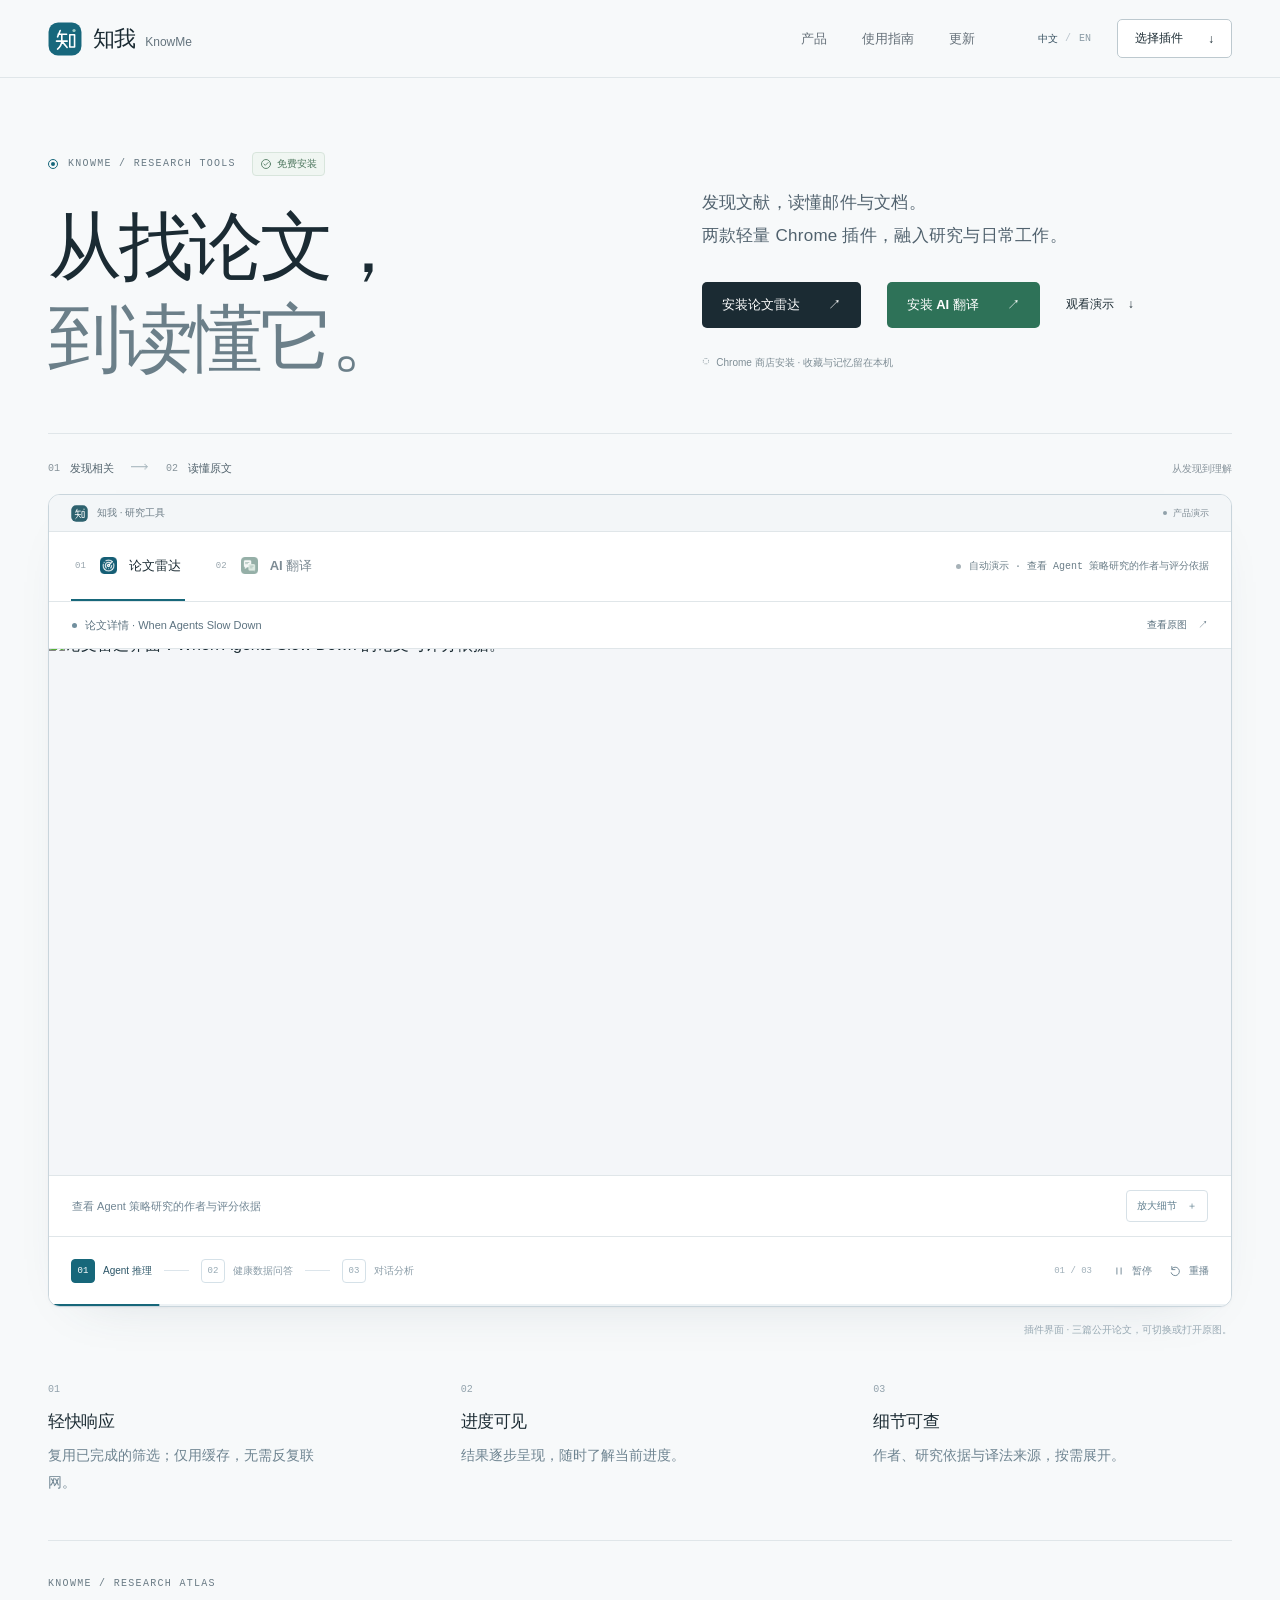
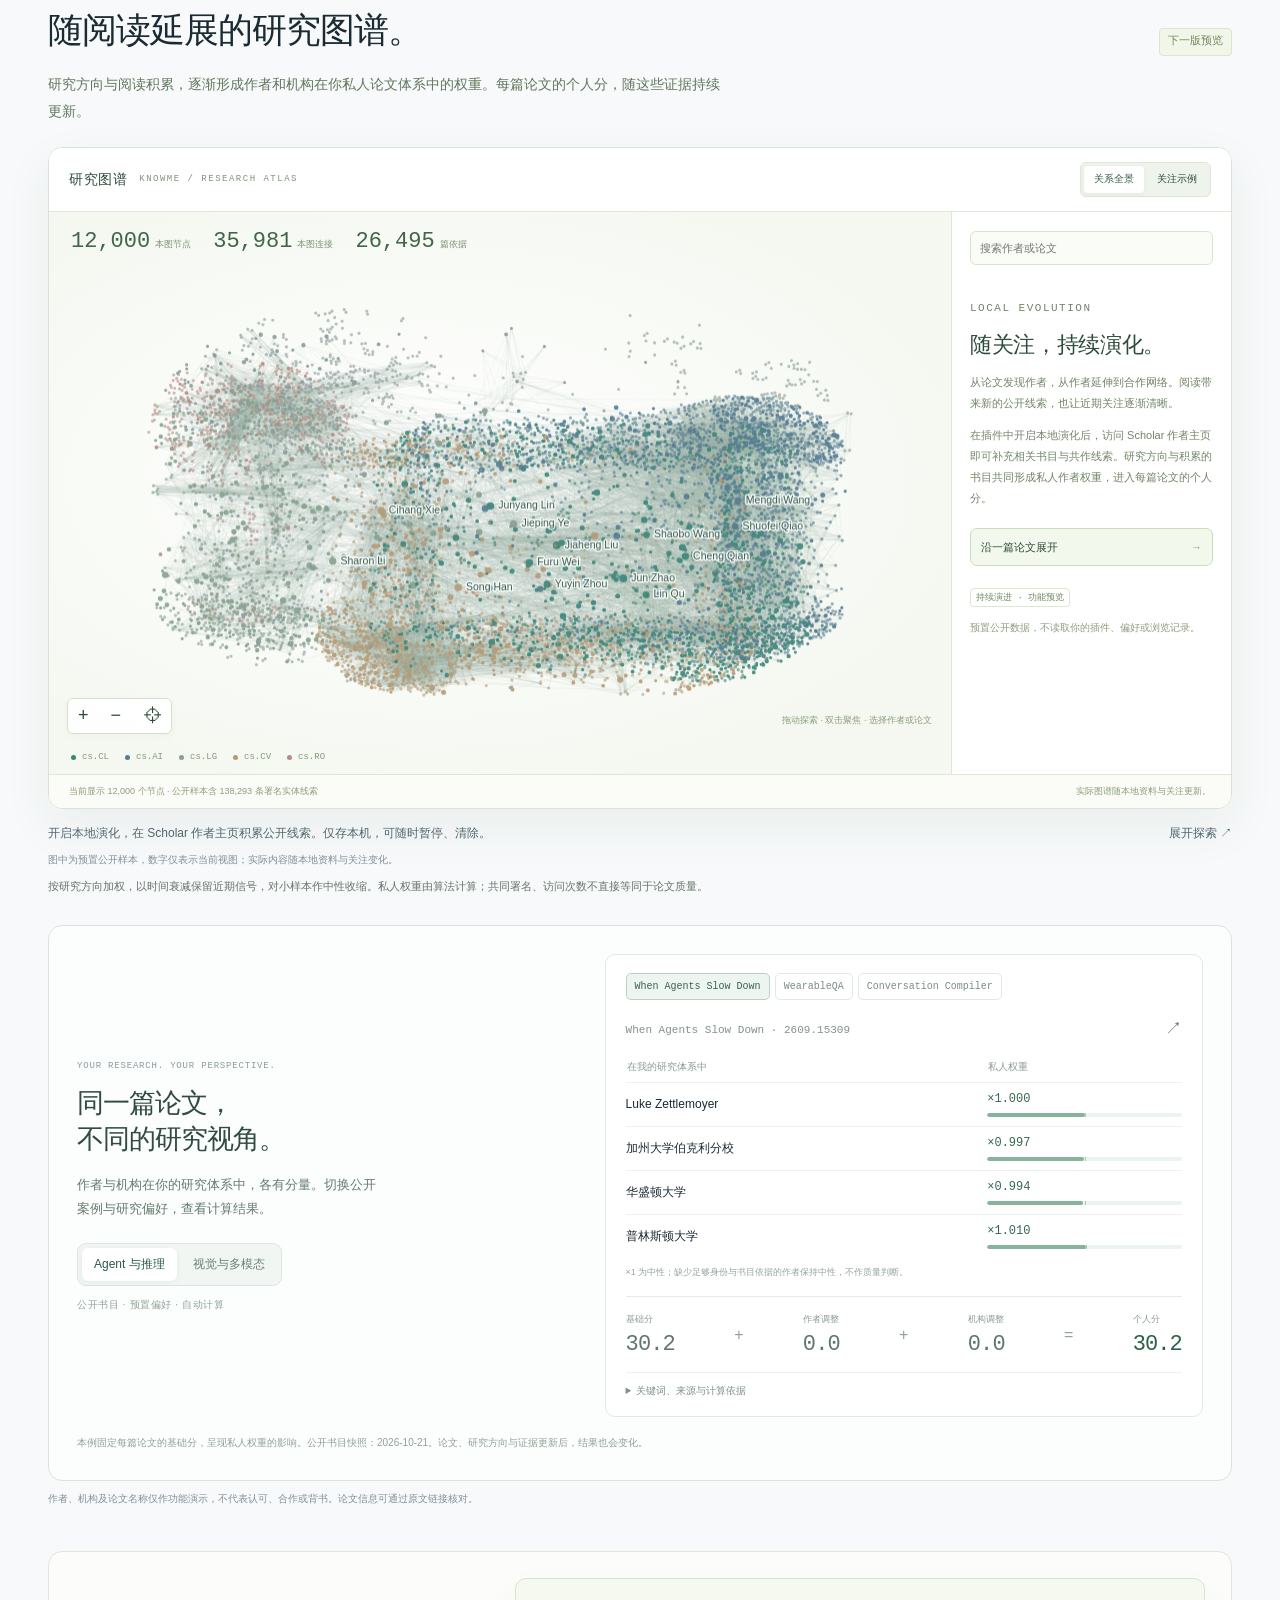
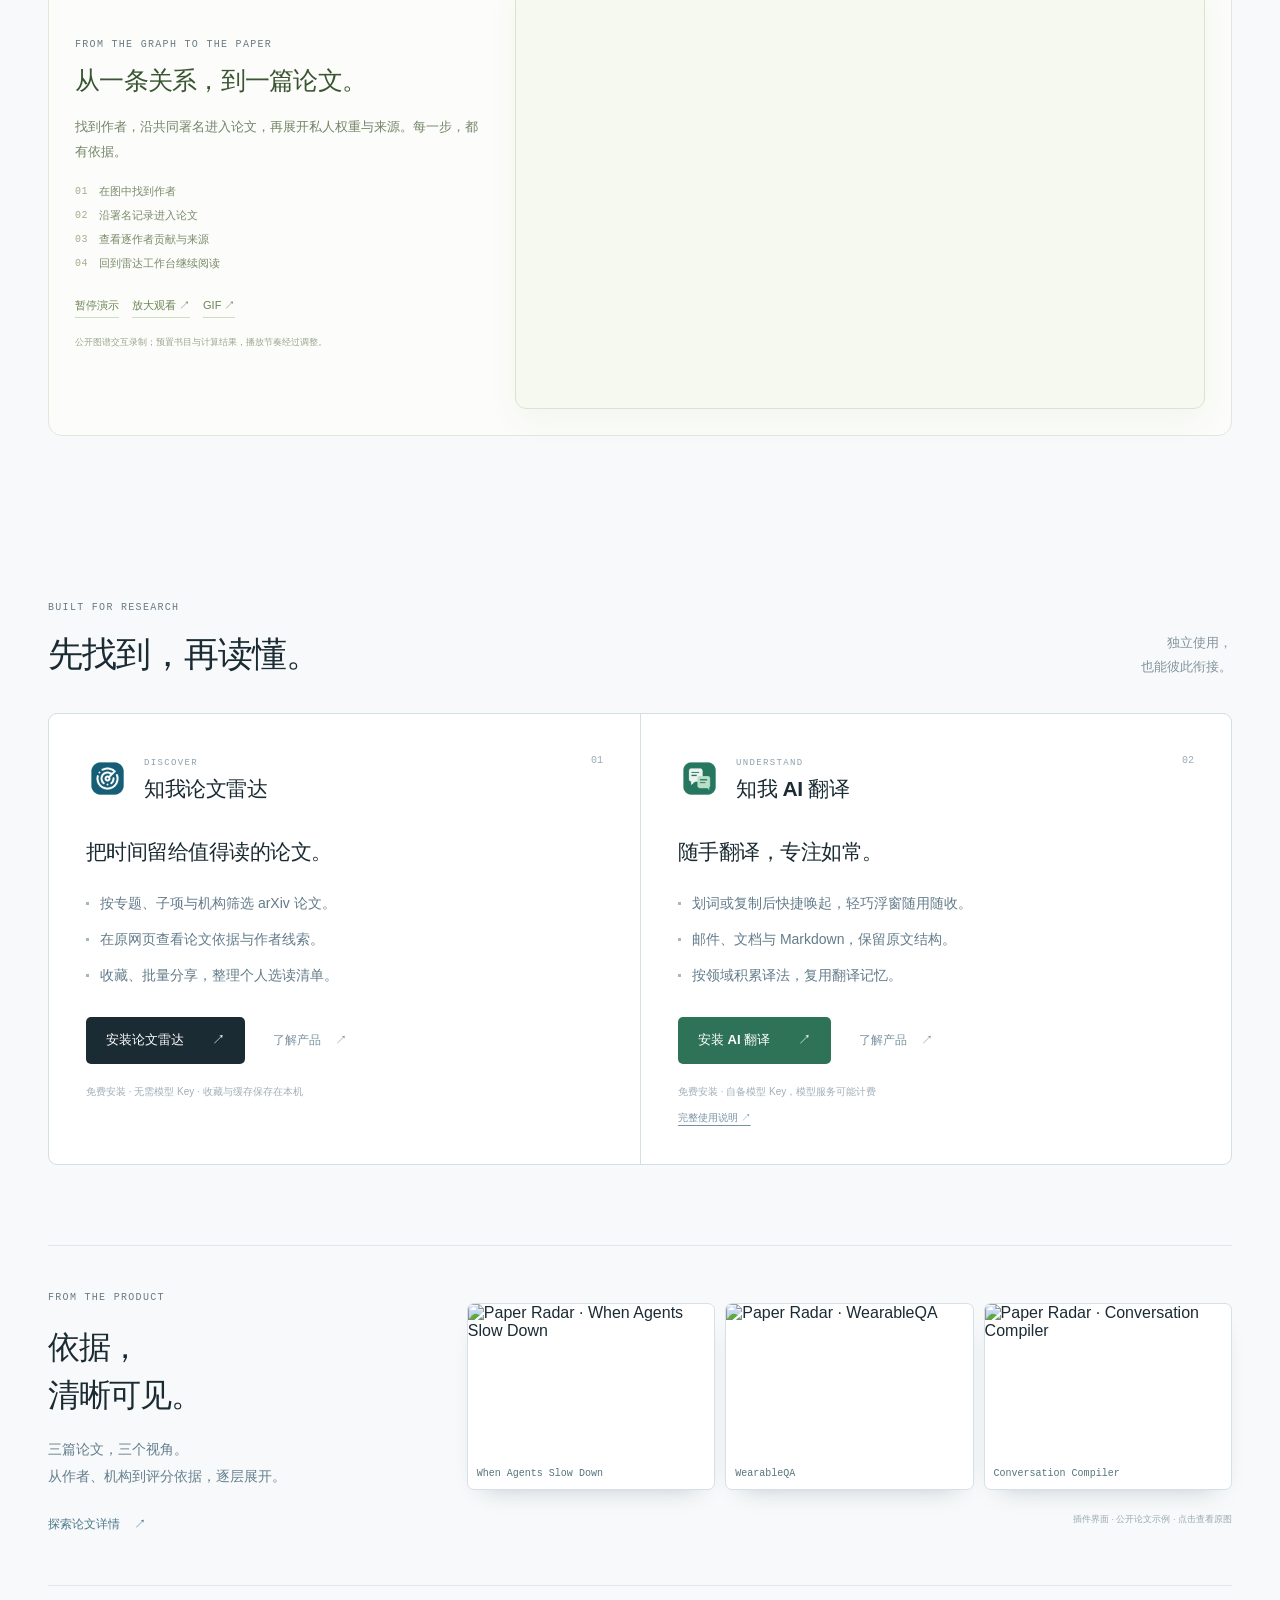
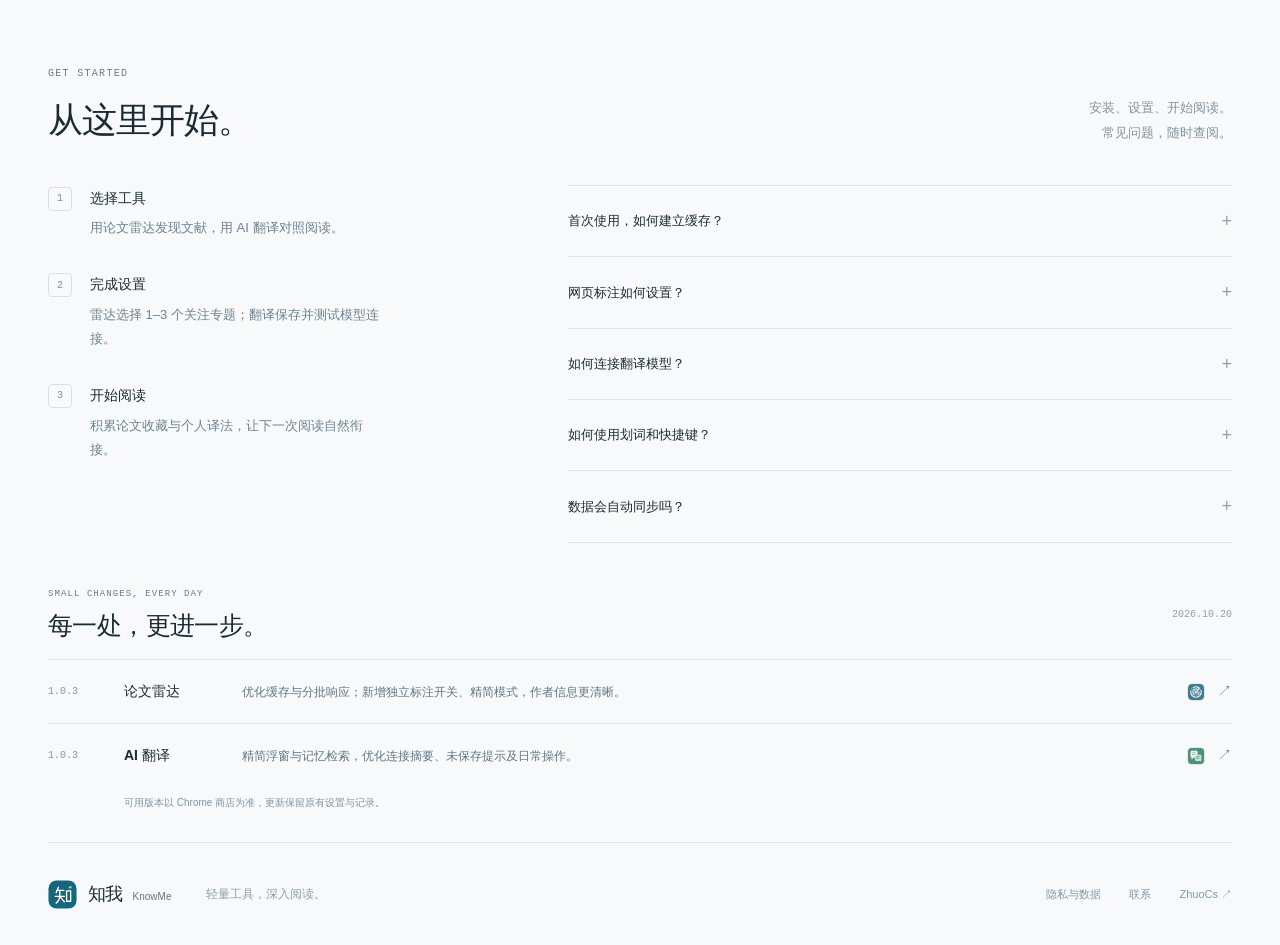
==== commit df130629: "Show multiple papers in the main product demos" ====
--- a/index.html
+++ b/index.html
@@ -21,9 +21,9 @@
   <meta name="twitter:card" content="summary_large_image">
   <title>知我 · 从找论文，到读懂它</title>
   <link rel="icon" type="image/svg+xml" href="assets/knowme.svg">
-  <link rel="stylesheet" href="style.css?v=20261022-bibliography1">
-  <script src="app.js?v=20261022-bibliography1" defer></script>
-  <script src="assets/atlas-motion.js?v=20261022-bibliography1" defer></script>
+  <link rel="stylesheet" href="style.css?v=20261022-multipaper1">
+  <script src="app.js?v=20261022-multipaper1" defer></script>
+  <script src="assets/atlas-motion.js?v=20261022-multipaper1" defer></script>
 </head>
 <body>
   <a class="skip-link" href="#main">跳到正文</a>
@@ -56,111 +56,65 @@
           <p class="tour-state"><i aria-hidden="true"></i><span id="tour-caption" role="status">自动演示 · 查看真实的论文评分与作者依据</span></p>
         </div>
         <div id="radar-demo" class="demo-panel radar-panel" role="tabpanel" aria-labelledby="radar-tab">
-          <div class="capture-heading"><span><i aria-hidden="true"></i><span id="capture-title">论文详情 · RRSI</span></span><a id="capture-original" href="assets/radar-workbench.png" target="_blank" rel="noopener noreferrer">查看原图 <span aria-hidden="true">↗</span></a></div>
+          <div class="capture-heading"><span><i aria-hidden="true"></i><span id="capture-title">论文详情 · When Agents Slow Down</span></span><a id="capture-original" href="assets/radar-agents.png" target="_blank" rel="noopener noreferrer">查看原图 <span aria-hidden="true">↗</span></a></div>
           <div class="radar-capture" tabindex="0" role="region" aria-label="论文雷达真实界面，可滚动查看细节">
-            <img id="radar-screenshot" src="assets/radar-workbench.png" alt="论文雷达真实界面：RRSI 的作者、机构、匹配子项与评分构成。" width="1280" height="800" decoding="async">
+            <img id="radar-screenshot" src="assets/radar-agents.png" alt="Paper Radar: When Agents Slow Down, authors, affiliations and evidence." width="1280" height="800" decoding="async">
           </div>
           <div class="capture-footer"><p id="capture-description">相关性、质量与时效分别展示，作者贡献和匹配子项清晰可查。</p><button type="button" id="capture-zoom" aria-pressed="false">放大细节 <span aria-hidden="true">＋</span></button></div>
         </div>
         <div id="translate-demo" class="demo-panel translate-panel" role="tabpanel" aria-labelledby="translate-tab" hidden>
           <section class="source-pane" aria-label="英文 Markdown 阅读笔记">
-            <div class="pane-heading"><span>原文 <span class="pane-paper">rrsi-notes.md</span></span><button type="button" id="source-format" aria-pressed="false">Markdown <span aria-hidden="true">‹/›</span></button></div>
+            <div class="pane-heading"><span>原文 <span class="pane-paper">research-notes.md</span></span><button type="button" id="source-format" aria-pressed="false">Markdown <span aria-hidden="true">‹/›</span></button></div>
             <div class="reading-scroll source-scroll" tabindex="0" role="region" aria-label="英文原文与 Markdown 源码，可滚动">
               <!-- fixed-demo:start -->
-              <article class="markdown-document source-rendered" lang="en">
-                <section data-section="intro">
-                  <p class="document-eyebrow">RESEARCH NOTE / RRSI</p>
-                  <h3>Reading an evolving<br>agent harness</h3>
-                  <blockquote><strong>Scope.</strong> A reading note based on the <a href="https://arxiv.org/abs/2609.24972" target="_blank" rel="noopener noreferrer">RRSI abstract ↗</a>.</blockquote>
-                  <h4>1. Define the system boundary</h4>
-                  <p>The <strong>backbone model</strong> stays frozen. Its <em>harness</em> brings together prompts, control flow, tools, memory and context management.</p>
-                </section>
-                <section data-section="table">
-                  <h5>1.1 Components to inspect</h5>
-                  <div class="markdown-table" tabindex="0" role="region" aria-label="Harness components table"><table><thead><tr><th>Layer</th><th>Example</th><th>Review question</th></tr></thead><tbody><tr><td>Prompts</td><td>Task instructions</td><td>Is the objective explicit?</td></tr><tr><td>Tools</td><td>Search / execution</td><td>How are failures handled?</td></tr><tr><td>Memory</td><td>Retrieved context</td><td>Are sources traceable?</td></tr></tbody></table></div>
-                  <p class="document-reference">Source: <a href="https://arxiv.org/abs/2609.24972" target="_blank" rel="noopener noreferrer">RRSI · arXiv:2609.24972 ↗</a></p>
-                </section>
-                <section data-section="outline">
-                  <h5>1.2 Follow the hierarchy</h5>
-                  <ol><li>Map the <strong>control flow</strong>.<ul><li>Trace the task from input to output.</li><li>Inspect the supporting components:<ul><li>tools and fallback behavior;</li><li>memory and context boundaries.</li></ul></li></ul></li><li>Compare the edited harness with a reference.<ul><li>Keep the model fixed.</li><li>Record what changed and why.</li></ul></li></ol>
-                  <h6>A note on terminology</h6><p>Keep <code>harness</code> consistent within this reading note.</p>
-                </section>
-                <section data-section="code">
-                  <h4>2. Keep configuration readable</h4>
-                  <p>This illustrative configuration shows the hierarchy of an agent harness.</p>
-                  <pre class="document-code"><code>agent:
-  model: frozen
-  harness:
-    prompts: versioned
-    tools:
-      - search
-      - execute
-    memory:
-      source_links: true</code></pre>
-                </section>
-                <section data-section="sources">
-                  <h4>3. Return to the source</h4>
-                  <ul><li><a href="https://arxiv.org/abs/2609.24972" target="_blank" rel="noopener noreferrer">Read the paper ↗</a></li><li><a href="https://arxiv.org/pdf/2609.24972" target="_blank" rel="noopener noreferrer">Open the PDF ↗</a></li></ul>
-                  <p class="document-reference">The checklist and YAML are illustrative reading aids.</p>
-                </section>
-              </article>
-              <pre class="markdown-source" hidden lang="en"><code><span data-section="intro"># Reading an evolving agent harness
-
-&gt; **Scope.** A reading note based on the [RRSI abstract](https://arxiv.org/abs/2609.24972).
-
-## 1. Define the system boundary
-
-The **backbone model** stays frozen. Its *harness* brings together prompts, control flow, tools, memory and context management.
-
-</span><span data-section="table">### 1.1 Components to inspect
-
-| Layer | Example | Review question |
+<article class="markdown-document source-rendered" lang="en">
+<section data-section="intro"><p class="document-eyebrow">READING BRIEF / THREE PAPERS</p><h3>Three papers.<br>Three research questions.</h3><blockquote><strong>Sources.</strong> <a href="https://arxiv.org/abs/2609.15309" target="_blank" rel="noopener noreferrer">When Agents Slow Down ↗</a> · <a href="https://arxiv.org/abs/2609.05405" target="_blank" rel="noopener noreferrer">WearableQA ↗</a> · <a href="https://arxiv.org/abs/2603.29678" target="_blank" rel="noopener noreferrer">Conversation Compiler ↗</a></blockquote><h4>1. Start with the research question</h4><p>A useful reading brief connects the question, the data and the evidence. These three papers provide different starting points.</p><ol><li><strong>Agent reasoning</strong><ul><li>Inspect the test-time strategy and token budget.</li><li>Follow the decisions recorded in the <em>trace</em>.</li></ul></li><li><strong>Wearable data</strong><ul><li>Check the available health signals.</li><li>Separate the task definition from the evidence used to answer it.</li></ul></li><li><strong>Conversation analysis</strong><ul><li>Follow the views used to inspect an agent trace.</li><li>Return to the original paper for its full method.</li></ul></li></ol></section>
+<section data-section="table"><h4>1.1 A compact comparison</h4><table><thead><tr><th>Paper</th><th>Research focus</th><th>Read for</th></tr></thead><tbody><tr><td><a href="https://arxiv.org/abs/2609.15309" target="_blank" rel="noopener noreferrer">When Agents Slow Down ↗</a></td><td>LLM agent strategies</td><td>Compute and progress</td></tr><tr><td><a href="https://arxiv.org/abs/2609.05405" target="_blank" rel="noopener noreferrer">WearableQA ↗</a></td><td>Reasoning over wearable data</td><td>Signals and questions</td></tr><tr><td><a href="https://arxiv.org/abs/2603.29678" target="_blank" rel="noopener noreferrer">Conversation Compiler ↗</a></td><td>Agent trace analysis</td><td>Views and evidence</td></tr></tbody></table></section>
+<section data-section="outline"><h4>2. Trace the evidence</h4><p>A <strong>trace</strong> records steps in a process. Keep each claim connected to its source.</p><ul><li>Read the research question.<ul><li>Locate the relevant figure or example.</li><li>Keep source links with your notes.</li></ul></li><li>Record open questions for the next pass.</li></ul></section>
+<section data-section="code"><h4>3. Keep code intact</h4><pre><code>for paper in reading_list:
+    print(paper["title"], paper["url"])</code></pre><p class="document-reference">Illustrative reading checklist. Open each source for the complete paper.</p></section></article><pre class="markdown-source" hidden lang="en"><code><span data-section="intro"># Three papers. Three research questions.
+
+&gt; **Sources:** [When Agents Slow Down](https://arxiv.org/abs/2609.15309) · [WearableQA](https://arxiv.org/abs/2609.05405) · [Conversation Compiler](https://arxiv.org/abs/2603.29678)
+
+## 1. Start with the research question
+
+1. **Agent reasoning**
+   - Inspect the test-time strategy and token budget.
+   - Follow the decisions recorded in the *trace*.
+2. **Wearable data**
+   - Check the available health signals.
+   - Separate the task definition from the evidence.
+3. **Conversation analysis**
+   - Follow the views used to inspect an agent trace.
+   - Return to the original paper for its full method.
+
+</span><span data-section="table">### 1.1 A compact comparison
+
+| Paper | Research focus | Read for |
 | :--- | :--- | :--- |
-| Prompts | Task instructions | Is the objective explicit? |
-| Tools | Search / execution | How are failures handled? |
-| Memory | Retrieved context | Are sources traceable? |
-
-Source: [RRSI · arXiv:2609.24972](https://arxiv.org/abs/2609.24972)
-
-</span><span data-section="outline">### 1.2 Follow the hierarchy
-
-1. Map the **control flow**.
-   - Trace the task from input to output.
-   - Inspect the supporting components:
-     - tools and fallback behavior;
-     - memory and context boundaries.
-2. Compare the edited harness with a reference.
-   - Keep the model fixed.
-   - Record what changed and why.
-
-#### A note on terminology
-
-Keep `harness` consistent within this reading note.
-
-</span><span data-section="code">## 2. Keep configuration readable
-
-This illustrative configuration shows the hierarchy of an agent harness.
-
-```yaml
-agent:
-  model: frozen
-  harness:
-    prompts: versioned
-    tools:
-      - search
-      - execute
-    memory:
-      source_links: true
+| [When Agents Slow Down](https://arxiv.org/abs/2609.15309) | LLM agent strategies | Compute and progress |
+| [WearableQA](https://arxiv.org/abs/2609.05405) | Reasoning over wearable data | Signals and questions |
+| [Conversation Compiler](https://arxiv.org/abs/2603.29678) | Agent trace analysis | Views and evidence |
+
+</span><span data-section="outline">## 2. Trace the evidence
+
+A **trace** records steps in a process. Keep each claim connected to its source.
+
+- Read the research question.
+  - Locate the relevant figure or example.
+  - Keep source links with your notes.
+- Record open questions for the next pass.
+
+</span><span data-section="code">## 3. Keep code intact
+
+```python
+for paper in reading_list:
+    print(paper[&quot;title&quot;], paper[&quot;url&quot;])
 ```
 
-</span><span data-section="sources">## 3. Return to the source
-
-- [Read the paper](https://arxiv.org/abs/2609.24972)
-- [Open the PDF](https://arxiv.org/pdf/2609.24972)
-
-The checklist and YAML are illustrative reading aids.
+Illustrative reading checklist. Open each source for the complete paper.
 </span></code></pre>
-              <!-- fixed-demo:end -->
+<!-- fixed-demo:end -->
             </div>
             <div class="reading-footer"><span>标题、链接、表格与代码，结构完整。</span><a href="https://arxiv.org/abs/2609.24972" target="_blank" rel="noopener noreferrer">arXiv ↗</a></div>
           </section>
@@ -168,46 +122,15 @@
             <div class="pane-heading"><span>译文 <span class="pane-paper">保留原文结构</span></span><span class="language-tag">简体中文</span></div>
             <div class="reading-scroll translation-scroll" tabindex="0" role="region" aria-label="中文译文，可滚动对照标题、表格与代码">
               <!-- fixed-demo:start -->
-              <article class="markdown-document translation-text" lang="zh-CN">
-                <section data-section="intro">
-                  <p class="document-eyebrow">研究笔记 / RRSI</p>
-                  <h3>理解持续演进的<br>智能体<span class="personal-term" data-term>执行框架</span></h3>
-                  <blockquote><strong>范围。</strong>基于 <a href="https://arxiv.org/abs/2609.24972" target="_blank" rel="noopener noreferrer">RRSI 摘要 ↗</a> 整理的阅读笔记。</blockquote>
-                  <h4>1. 明确系统边界</h4>
-                  <p><strong>基础模型</strong>保持冻结。它的<span class="personal-term" data-term>执行框架</span>将提示词、控制流程、工具、记忆与上下文管理组织在一起。</p>
-                </section>
-                <section data-section="table">
-                  <h5>1.1 需要考察的组件</h5>
-                  <div class="markdown-table" tabindex="0" role="region" aria-label="执行框架组件对照表"><table><thead><tr><th>层级</th><th>示例</th><th>考察问题</th></tr></thead><tbody><tr><td>提示词</td><td>任务指令</td><td>目标是否明确？</td></tr><tr><td>工具</td><td>检索 / 执行</td><td>如何处理失败？</td></tr><tr><td>记忆</td><td>检索到的上下文</td><td>来源是否可追溯？</td></tr></tbody></table></div>
-                  <p class="document-reference">来源：<a href="https://arxiv.org/abs/2609.24972" target="_blank" rel="noopener noreferrer">RRSI · arXiv:2609.24972 ↗</a></p>
-                </section>
-                <section data-section="outline">
-                  <h5>1.2 沿层级展开阅读</h5>
-                  <ol><li>梳理<strong>控制流程</strong>。<ul><li>追踪任务从输入到输出的路径。</li><li>检查支撑组件：<ul><li>工具与回退机制；</li><li>记忆与上下文边界。</li></ul></li></ul></li><li>将修改后的<span class="personal-term" data-term>执行框架</span>与参考版本对照。<ul><li>保持模型固定。</li><li>记录修改内容及原因。</li></ul></li></ol>
-                  <h6>术语说明</h6><p>本篇阅读笔记中，<code>harness</code> 统一使用「<span class="personal-term" data-term>执行框架</span>」。</p>
-                </section>
-                <section data-section="code">
-                  <h4>2. 保持配置清晰可读</h4>
-                  <p>以下示例配置展示了智能体<span class="personal-term" data-term>执行框架</span>的层级。</p>
-                  <pre class="document-code"><code>agent:
-  model: frozen
-  harness:
-    prompts: versioned
-    tools:
-      - search
-      - execute
-    memory:
-      source_links: true</code></pre>
-                </section>
-                <section data-section="sources">
-                  <h4>3. 回到原始来源</h4>
-                  <ul><li><a href="https://arxiv.org/abs/2609.24972" target="_blank" rel="noopener noreferrer">阅读论文 ↗</a></li><li><a href="https://arxiv.org/pdf/2609.24972" target="_blank" rel="noopener noreferrer">打开 PDF ↗</a></li></ul>
-                  <p class="document-reference">清单与 YAML 为辅助阅读的示例。</p>
-                </section>
-              </article>
-              <!-- fixed-demo:end -->
+<article class="markdown-document translated-document" lang="zh-CN">
+<section data-section="intro"><p class="document-eyebrow">阅读简报 / 三篇论文</p><h3>三篇论文，<br>三个研究问题。</h3><blockquote><strong>来源。</strong><a href="https://arxiv.org/abs/2609.15309" target="_blank" rel="noopener noreferrer">When Agents Slow Down ↗</a> · <a href="https://arxiv.org/abs/2609.05405" target="_blank" rel="noopener noreferrer">WearableQA ↗</a> · <a href="https://arxiv.org/abs/2603.29678" target="_blank" rel="noopener noreferrer">Conversation Compiler ↗</a></blockquote><h4>1. 从研究问题开始</h4><p>一份有用的阅读简报，会把问题、数据与证据联系起来。这三篇论文提供了不同的切入点。</p><ol><li><strong>Agent 推理</strong><ul><li>查看测试时策略与 token 预算。</li><li>沿着<span data-term>执行轨迹</span>理解各步决策。</li></ul></li><li><strong>可穿戴数据</strong><ul><li>核对可用的健康信号。</li><li>分别查看任务定义与作答依据。</li></ul></li><li><strong>对话分析</strong><ul><li>了解用于分析 Agent <span data-term>执行轨迹</span>的不同视图。</li><li>返回原文，查看完整方法。</li></ul></li></ol></section>
+<section data-section="table"><h4>1.1 简明对照</h4><table><thead><tr><th>论文</th><th>研究重点</th><th>阅读线索</th></tr></thead><tbody><tr><td><a href="https://arxiv.org/abs/2609.15309" target="_blank" rel="noopener noreferrer">When Agents Slow Down ↗</a></td><td>大模型 Agent 策略</td><td>计算开销与过程进展</td></tr><tr><td><a href="https://arxiv.org/abs/2609.05405" target="_blank" rel="noopener noreferrer">WearableQA ↗</a></td><td>可穿戴数据推理</td><td>信号与问题设置</td></tr><tr><td><a href="https://arxiv.org/abs/2603.29678" target="_blank" rel="noopener noreferrer">Conversation Compiler ↗</a></td><td>Agent 轨迹分析</td><td>分析视图与证据</td></tr></tbody></table></section>
+<section data-section="outline"><h4>2. 沿线索查看证据</h4><p><strong><span data-term>执行轨迹</span></strong>记录了一个过程中的各个步骤。为每条结论保留对应的来源。</p><ul><li>明确研究问题。<ul><li>找到对应的图表或实例。</li><li>将原文链接保存在笔记中。</li></ul></li><li>记录留待下一轮阅读的问题。</li></ul></section>
+<section data-section="code"><h4>3. 代码保持原样</h4><pre><code>for paper in reading_list:
+    print(paper["title"], paper["url"])</code></pre><p class="document-reference">此处为阅读清单示例；完整内容请查阅各篇原文。</p></section></article>
+<!-- fixed-demo:end -->
             </div>
-            <div class="term-preference"><div><span class="term-symbol" aria-hidden="true">Aa</span><p><strong>沿用你的译法</strong><span>harness <span aria-hidden="true">→</span> <label class="sr-only" for="term-choice">harness 的示例译法</label><select id="term-choice"><option value="执行框架">执行框架</option><option value="运行框架">运行框架</option></select></span></p></div><button type="button" id="remember-term">保存译法 <span aria-hidden="true">↗</span></button></div>
+            <div class="term-preference"><div><span class="term-symbol" aria-hidden="true">Aa</span><p><strong>沿用你的译法</strong><span>trace <span aria-hidden="true">→</span> <label class="sr-only" for="term-choice">trace 的示例译法</label><select id="term-choice"><option value="执行轨迹">执行轨迹</option><option value="过程记录">过程记录</option></select></span></p></div><button type="button" id="remember-term">保存译法 <span aria-hidden="true">↗</span></button></div>
             <p class="memory-status" id="memory-status" role="status">按领域与语境，沿用个人译法。</p>
           </section>
         </div>
@@ -229,8 +152,8 @@
     <section class="atlas-section shell" id="research-atlas" aria-labelledby="atlas-title">
       <div class="section-heading"><div><p class="eyebrow">KNOWME / RESEARCH ATLAS</p><h2 id="atlas-title">随阅读延展的研究图谱。</h2></div><span class="atlas-preview">下一版预览</span></div>
       <p class="atlas-intro">研究方向与阅读积累，逐渐形成作者和机构在你私人论文体系中的权重。每篇论文的个人分，随这些证据持续更新。</p>
-      <div class="atlas-frame" data-atlas-state="idle" aria-busy="false"><div class="atlas-loading" role="status"><span class="atlas-loading-mark" aria-hidden="true"></span><span class="atlas-loading-label">正在展开研究图谱…</span></div><iframe data-atlas-src="assets/research-atlas.html?v=20261022-bibliography1" title="可探索的作者合作图谱 · 公开数据演示" loading="eager" sandbox="allow-scripts allow-same-origin allow-popups allow-popups-to-escape-sandbox"></iframe></div>
-      <div class="atlas-notes"><p>开启本地演化，在 Scholar 作者主页积累公开线索。仅存本机，可随时暂停、清除。</p><a href="assets/research-atlas.html?v=20261022-bibliography1" target="_blank" rel="noopener noreferrer">展开探索 <span aria-hidden="true">↗</span></a></div>
+      <div class="atlas-frame" data-atlas-state="idle" aria-busy="false"><div class="atlas-loading" role="status"><span class="atlas-loading-mark" aria-hidden="true"></span><span class="atlas-loading-label">正在展开研究图谱…</span></div><iframe data-atlas-src="assets/research-atlas.html?v=20261022-multipaper1" title="可探索的作者合作图谱 · 公开数据演示" loading="eager" sandbox="allow-scripts allow-same-origin allow-popups allow-popups-to-escape-sandbox"></iframe></div>
+      <div class="atlas-notes"><p>开启本地演化，在 Scholar 作者主页积累公开线索。仅存本机，可随时暂停、清除。</p><a href="assets/research-atlas.html?v=20261022-multipaper1" target="_blank" rel="noopener noreferrer">展开探索 <span aria-hidden="true">↗</span></a></div>
       <p class="atlas-source">图中为预置公开样本，数字仅表示当前视图；实际内容随本地资料与关注变化。</p>
       <p class="atlas-source atlas-score-note" id="atlas-score-note">按研究方向加权，以时间衰减保留近期信号，对小样本作中性收缩。私人权重由算法计算；共同署名、访问次数不直接等同于论文质量。</p>
 
@@ -245,8 +168,8 @@
  <script type="application/json" id="personal-preview-data">{"asOf":"2026-10-21","source":"Precomputed by the extension engine using public bibliography. Preset preferences; no browsing history or personal data.","papers":[{"id":"2609.15309","short":"When Agents Slow Down","focusAuthor":"Luke Zettlemoyer","title":"When Agents Slow Down: Understanding LLM Agents' Test-Time Strategies via Elo-per-token Analysis","url":"https://arxiv.org/abs/2609.15309","cases":[{"id":"agents","name":"Agent 与推理","nameEn":"Agents & reasoning","base":30.2,"authorAdjustment":0,"institutionAdjustment":0,"total":30.2,"authors":[{"name":"Luke Zettlemoyer","weight":1,"judged":0,"matched":0,"adjustment":0,"state":"neutral"}],"institutions":[{"id":"berkeley","name":"加州大学伯克利分校","weight":0.997,"papers":573,"fit":1,"keywords":["agent"],"examples":[{"id":"2609.19090","title":"Securing quantum error correction against misleading advice from AI agents","date":"2026-09-16","url":"https://arxiv.org/abs/2609.19090"},{"id":"2609.15309","title":"When Agents Slow Down: Understanding LLM Agents' Test-Time Strategies via Elo-per-token Analysis","date":"2026-09-14","url":"https://arxiv.org/abs/2609.15309"},{"id":"2609.16436","title":"Interpreting and Steering LLM Agents for Social Simulations","date":"2026-09-14","url":"https://arxiv.org/abs/2609.16436"}],"state":"ready"},{"id":"washington","name":"华盛顿大学","weight":0.994,"papers":472,"fit":0.9,"keywords":["agent"],"examples":[{"id":"2609.15309","title":"When Agents Slow Down: Understanding LLM Agents' Test-Time Strategies via Elo-per-token Analysis","date":"2026-09-14","url":"https://arxiv.org/abs/2609.15309"},{"id":"2609.13443","title":"Learning to Solve Hard Problems in RL for LLMs by Never Giving Up","date":"2026-09-11","url":"https://arxiv.org/abs/2609.13443"},{"id":"2609.06783","title":"AURA-Eval: Evaluation Framework for Acting Under Risk Awareness in LLM Agent Trajectories","date":"2026-09-06","url":"https://arxiv.org/abs/2609.06783"}],"state":"ready"},{"id":"princeton","name":"普林斯顿大学","weight":1.01,"papers":367,"fit":1.5,"keywords":["reasoning","agent"],"examples":[{"id":"2609.15309","title":"When Agents Slow Down: Understanding LLM Agents' Test-Time Strategies via Elo-per-token Analysis","date":"2026-09-14","url":"https://arxiv.org/abs/2609.15309"},{"id":"2608.05139","title":"Toward Skill-Native LLMs: Skill Entropy for Benchmarking and Training Long-Horizon Reasoning","date":"2026-08-05","url":"https://arxiv.org/abs/2608.05139"},{"id":"2605.29025","title":"When Models Disagree: Rethinking LLM Evaluation for Public Comment Analysis","date":"2026-05-27","url":"https://arxiv.org/abs/2605.29025"}],"state":"ready"}]},{"id":"vision","name":"视觉与多模态","nameEn":"Vision & multimodal","base":30.2,"authorAdjustment":0,"institutionAdjustment":-0.1,"total":30.1,"authors":[{"name":"Luke Zettlemoyer","weight":1,"judged":0,"matched":0,"adjustment":0,"state":"neutral"}],"institutions":[{"id":"berkeley","name":"加州大学伯克利分校","weight":0.965,"papers":573,"fit":0,"keywords":["agent","LLM","advice","demonstration"],"examples":[{"id":"2609.19090","title":"Securing quantum error correction against misleading advice from AI agents","date":"2026-09-16","url":"https://arxiv.org/abs/2609.19090"},{"id":"2609.15309","title":"When Agents Slow Down: Understanding LLM Agents' Test-Time Strategies via Elo-per-token Analysis","date":"2026-09-14","url":"https://arxiv.org/abs/2609.15309"},{"id":"2609.16436","title":"Interpreting and Steering LLM Agents for Social Simulations","date":"2026-09-14","url":"https://arxiv.org/abs/2609.16436"}],"state":"ready"},{"id":"washington","name":"华盛顿大学","weight":0.966,"papers":472,"fit":0,"keywords":["never","agent","LLM","fitted"],"examples":[{"id":"2609.15309","title":"When Agents Slow Down: Understanding LLM Agents' Test-Time Strategies via Elo-per-token Analysis","date":"2026-09-14","url":"https://arxiv.org/abs/2609.15309"},{"id":"2609.13443","title":"Learning to Solve Hard Problems in RL for LLMs by Never Giving Up","date":"2026-09-11","url":"https://arxiv.org/abs/2609.13443"},{"id":"2609.06783","title":"AURA-Eval: Evaluation Framework for Acting Under Risk Awareness in LLM Agent Trajectories","date":"2026-09-06","url":"https://arxiv.org/abs/2609.06783"}],"state":"ready"},{"id":"princeton","name":"普林斯顿大学","weight":0.966,"papers":367,"fit":0,"keywords":["reasoning","galaxy","agent","LLM","public"],"examples":[{"id":"2609.15309","title":"When Agents Slow Down: Understanding LLM Agents' Test-Time Strategies via Elo-per-token Analysis","date":"2026-09-14","url":"https://arxiv.org/abs/2609.15309"},{"id":"2608.05139","title":"Toward Skill-Native LLMs: Skill Entropy for Benchmarking and Training Long-Horizon Reasoning","date":"2026-08-05","url":"https://arxiv.org/abs/2608.05139"},{"id":"2605.29025","title":"When Models Disagree: Rethinking LLM Evaluation for Public Comment Analysis","date":"2026-05-27","url":"https://arxiv.org/abs/2605.29025"}],"state":"ready"}]}]},{"id":"2609.05405","short":"WearableQA","focusAuthor":"Jason Wei","title":"WearableQA: A Benchmark for Health Reasoning over Real-World Wearable Data","url":"https://arxiv.org/abs/2609.05405","cases":[{"id":"agents","name":"Agent 与推理","nameEn":"Agents & reasoning","base":28.5,"authorAdjustment":0,"institutionAdjustment":0,"total":28.5,"authors":[{"name":"Jason Wei","weight":1,"judged":0,"matched":0,"adjustment":0,"state":"neutral"}],"institutions":[{"id":"meta","name":"Meta","weight":0.988,"papers":345,"fit":0.7,"keywords":["agent"],"examples":[{"id":"2609.10922","title":"Auto-RecSys: Harnessing Autonomous Research Agents for Industry-Scale Recommender System","date":"2026-09-10","url":"https://arxiv.org/abs/2609.10922"},{"id":"2609.03109","title":"SLIDEFORGE: An LLM Agent for Controllable Editing of Slides as Structured Artifacts","date":"2026-09-02","url":"https://arxiv.org/abs/2609.03109"},{"id":"2608.05446","title":"EvoHarness-RL: Learning Self-Evolving Runtime Harness for Long-Horizon LLM Agents","date":"2026-08-05","url":"https://arxiv.org/abs/2608.05446"}],"state":"ready"}]},{"id":"vision","name":"视觉与多模态","nameEn":"Vision & multimodal","base":28.5,"authorAdjustment":0,"institutionAdjustment":-0.1,"total":28.4,"authors":[{"name":"Jason Wei","weight":1,"judged":0,"matched":0,"adjustment":0,"state":"neutral"}],"institutions":[{"id":"meta","name":"Meta","weight":0.966,"papers":345,"fit":0,"keywords":["ads","recommendation","eye","agent","recommender"],"examples":[{"id":"2609.10922","title":"Auto-RecSys: Harnessing Autonomous Research Agents for Industry-Scale Recommender System","date":"2026-09-10","url":"https://arxiv.org/abs/2609.10922"},{"id":"2609.03109","title":"SLIDEFORGE: An LLM Agent for Controllable Editing of Slides as Structured Artifacts","date":"2026-09-02","url":"https://arxiv.org/abs/2609.03109"},{"id":"2608.05446","title":"EvoHarness-RL: Learning Self-Evolving Runtime Harness for Long-Horizon LLM Agents","date":"2026-08-05","url":"https://arxiv.org/abs/2608.05446"}],"state":"ready"}]}]},{"id":"2603.29678","short":"Conversation Compiler","focusAuthor":"Maneesh Agrawala","title":"View-oriented Conversation Compiler for Agent Trace Analysis","url":"https://arxiv.org/abs/2603.29678","cases":[{"id":"agents","name":"Agent 与推理","nameEn":"Agents & reasoning","base":21.3,"authorAdjustment":0,"institutionAdjustment":0,"total":21.3,"authors":[{"name":"Maneesh Agrawala","weight":1,"judged":0,"matched":0,"adjustment":0,"state":"neutral"}],"institutions":[{"id":"stanford","name":"斯坦福大学","weight":1.021,"papers":911,"fit":1.9,"keywords":["agent","reasoning"],"examples":[{"id":"2605.11633","title":"Can LLM Agents Respond to Disasters? Benchmarking Heterogeneous Geospatial Reasoning in Emergency Operations","date":"2026-05-12","url":"https://arxiv.org/abs/2605.11633"},{"id":"2609.19883","title":"PetriBench: Benchmarking LLM Reasoning over Dynamic State Spaces","date":"2026-09-17","url":"https://arxiv.org/abs/2609.19883"},{"id":"2608.05643","title":"Refining Over Resampling: Test-Time Self-Correction for LLM Reasoning","date":"2026-08-06","url":"https://arxiv.org/abs/2608.05643"}],"state":"ready"}]},{"id":"vision","name":"视觉与多模态","nameEn":"Vision & multimodal","base":21.3,"authorAdjustment":0,"institutionAdjustment":0,"total":21.3,"authors":[{"name":"Maneesh Agrawala","weight":1,"judged":0,"matched":0,"adjustment":0,"state":"neutral"}],"institutions":[{"id":"stanford","name":"斯坦福大学","weight":0.988,"papers":911,"fit":0.8,"keywords":["diffusion"],"examples":[{"id":"2605.11633","title":"Can LLM Agents Respond to Disasters? Benchmarking Heterogeneous Geospatial Reasoning in Emergency Operations","date":"2026-05-12","url":"https://arxiv.org/abs/2605.11633"},{"id":"2609.19883","title":"PetriBench: Benchmarking LLM Reasoning over Dynamic State Spaces","date":"2026-09-17","url":"https://arxiv.org/abs/2609.19883"},{"id":"2608.05643","title":"Refining Over Resampling: Test-Time Self-Correction for LLM Reasoning","date":"2026-08-06","url":"https://arxiv.org/abs/2608.05643"}],"state":"ready"}]}]}]}</script></div>
 <p class="atlas-source public-attribution">作者、机构及论文名称仅作功能演示，不代表认可、合作或背书。论文信息可通过原文链接核对。</p>
       <div class="atlas-walkthrough" id="research-demo">
-        <div class="atlas-walkthrough-copy"><p class="eyebrow">FROM THE GRAPH TO THE PAPER</p><h3>从一条关系，到一篇论文。</h3><p>找到作者，沿共同署名进入论文，再展开私人权重与来源。每一步，都有依据。</p><ol><li>在图中找到作者</li><li>沿署名记录进入论文</li><li>查看逐作者贡献与来源</li><li>回到雷达工作台继续阅读</li></ol><div class="atlas-motion-actions"><button type="button" id="atlas-motion-toggle">暂停演示</button><button type="button" id="atlas-motion-open">放大观看 <span aria-hidden="true">↗</span></button><a href="assets/research-to-paper.gif" target="_blank" rel="noopener noreferrer">GIF <span aria-hidden="true">↗</span></a></div><small>公开图谱交互录制；预置书目与计算结果，播放节奏经过调整。</small></div>
-        <button class="atlas-motion-preview" type="button" aria-label="放大观看图谱到论文的操作演示"><img id="atlas-motion-image" data-motion="assets/research-to-paper.webp" data-poster="assets/research-to-paper-poster.webp" width="1280" height="800" loading="lazy" decoding="async" alt="从公开合作图谱进入论文，切换研究视角并查看权重依据。"></button>
+        <div class="atlas-walkthrough-copy"><p class="eyebrow">FROM THE GRAPH TO THE PAPER</p><h3>从一条关系，到一篇论文。</h3><p>找到作者，沿共同署名进入论文，再展开私人权重与来源。每一步，都有依据。</p><ol><li>在图中找到作者</li><li>沿署名记录进入论文</li><li>查看逐作者贡献与来源</li><li>回到雷达工作台继续阅读</li></ol><div class="atlas-motion-actions"><button type="button" id="atlas-motion-toggle">暂停演示</button><button type="button" id="atlas-motion-open">放大观看 <span aria-hidden="true">↗</span></button><a href="assets/research-to-paper.gif?v=20261022-multipaper1" target="_blank" rel="noopener noreferrer">GIF <span aria-hidden="true">↗</span></a></div><small>公开图谱交互录制；预置书目与计算结果，播放节奏经过调整。</small></div>
+        <button class="atlas-motion-preview" type="button" aria-label="放大观看图谱到论文的操作演示"><img id="atlas-motion-image" data-motion="assets/research-to-paper.webp?v=20261022-multipaper1" data-poster="assets/research-to-paper-poster.webp?v=20261022-multipaper1" width="1280" height="800" loading="lazy" decoding="async" alt="从公开合作图谱进入论文，切换研究视角并查看权重依据。"></button>
       </div>
     </section>
 
@@ -258,7 +181,7 @@
       </div>
     </section>
 
-    <section class="real-view shell" aria-labelledby="real-title"><div class="real-copy"><p class="eyebrow">FROM THE PRODUCT</p><h2 id="real-title">依据，<br>清晰可见。</h2><p>来自 Chrome 商店的 RRSI 公开案例。<br>从标题、作者到摘要与评估依据，逐层展开。</p><button class="text-link" type="button" data-open-demo="radar">探索论文详情 <span aria-hidden="true">↗</span></button></div><figure><a href="assets/radar-rrsi.webp" target="_blank" rel="noopener" aria-label="查看 RRSI 论文卡片原尺寸截图"><img src="assets/radar-rrsi.webp" alt="Chrome 商店公开的 RRSI 论文卡片：Regularized Recursive Self-Improvement of Agent Harnesses，包含作者、摘要与评分依据。" width="1090" height="596" loading="lazy"></a><figcaption>RRSI · Chrome 商店公开界面 · 查看原图 ↗</figcaption></figure></section>
+    <section class="real-view shell" aria-labelledby="real-title"><div class="real-copy"><p class="eyebrow">FROM THE PRODUCT</p><h2 id="real-title">依据，<br>清晰可见。</h2><p>三篇论文，三个视角。<br>从作者、机构到评分依据，逐层展开。</p><button class="text-link" type="button" data-open-demo="radar">探索论文详情 <span aria-hidden="true">↗</span></button></div><figure class="paper-capture-grid"><a href="assets/radar-agents.png" target="_blank" rel="noopener noreferrer"><img src="assets/radar-agents.png" alt="Paper Radar · When Agents Slow Down" width="1280" height="800" loading="lazy"><span>When Agents Slow Down</span></a><a href="assets/radar-wearableqa.png" target="_blank" rel="noopener noreferrer"><img src="assets/radar-wearableqa.png" alt="Paper Radar · WearableQA" width="1280" height="800" loading="lazy"><span>WearableQA</span></a><a href="assets/radar-conversation.png" target="_blank" rel="noopener noreferrer"><img src="assets/radar-conversation.png" alt="Paper Radar · Conversation Compiler" width="1280" height="800" loading="lazy"><span>Conversation Compiler</span></a><figcaption>插件界面 · 公开论文示例 · 点击查看原图</figcaption></figure></section>
 
     <section class="guide-section shell" id="guide" aria-labelledby="guide-title"><div class="section-heading"><div><p class="eyebrow">GET STARTED</p><h2 id="guide-title">从这里开始。</h2></div><p>安装、设置、开始阅读。<br>常见问题，随时查阅。</p></div><div class="guide-grid"><div class="quick-start"><div><span>1</span><p><strong>选择工具</strong><span>用论文雷达发现文献，用 AI 翻译对照阅读。</span></p></div><div><span>2</span><p><strong>完成设置</strong><span>雷达选择 1–3 个关注专题；翻译保存并测试模型连接。</span></p></div><div><span>3</span><p><strong>开始阅读</strong><span>积累论文收藏与个人译法，让下一次阅读自然衔接。</span></p></div></div><div class="faq-list">
       <details><summary>首次使用，如何建立缓存？<span aria-hidden="true">+</span></summary><p>先选专题，执行一次「联网更新」。之后可用「仅用缓存」回看相同日期与筛选范围。缓存模式不会访问 arXiv；如需最新论文，请主动更新。</p></details>
--- a/style.css
+++ b/style.css
@@ -59,3 +59,5 @@
 .capture-locale{margin:8px 4px 0;font-size:10px;line-height:1.6;color:#88958f}
 
 .personal-paper-switch{display:flex;gap:5px;flex-wrap:wrap;margin-bottom:16px}.personal-paper-switch button{border:1px solid #e1e9e4;border-radius:5px;padding:5px 8px;background:#fff;color:#7a8e82;font:10px/1.5 var(--mono)}.personal-paper-switch button[aria-pressed="true"]{background:#edf5f0;border-color:#b9d2c4;color:#38644f}.personal-preview-heading{line-height:1.7;gap:12px}.personal-preview-paper td{width:35%}.personal-equation{gap:8px}.personal-equation b{font-size:22px}.personal-equation small{font-size:9px}.personal-method{border-top:1px solid #edf1ee;padding-top:11px;margin-top:15px;font-size:10px;color:#7e9185}.personal-method summary{cursor:pointer}.personal-method p{line-height:1.8}.personal-method a{display:block;line-height:1.8;color:#537b63;font-size:10px}.public-attribution{font-size:10px;line-height:1.85;max-width:940px}@media(max-width:430px){.personal-equation b{font-size:18px}.personal-equation{gap:4px}.personal-equation small{font-size:8px}}
+
+.paper-capture-grid{display:grid;grid-template-columns:repeat(3,minmax(0,1fr));gap:10px;align-items:start}.paper-capture-grid a{min-width:0;text-decoration:none;border:1px solid #dce6e6;border-radius:8px;overflow:hidden;background:#fff}.paper-capture-grid img{display:block;width:100%;height:auto}.paper-capture-grid a span{display:block;padding:8px 9px;font:10px/1.5 var(--mono);color:#56747c}.paper-capture-grid figcaption{grid-column:1/-1}@media(max-width:740px){.paper-capture-grid{grid-template-columns:1fr}.paper-capture-grid a{display:grid;grid-template-columns:45% 1fr;align-items:center}}
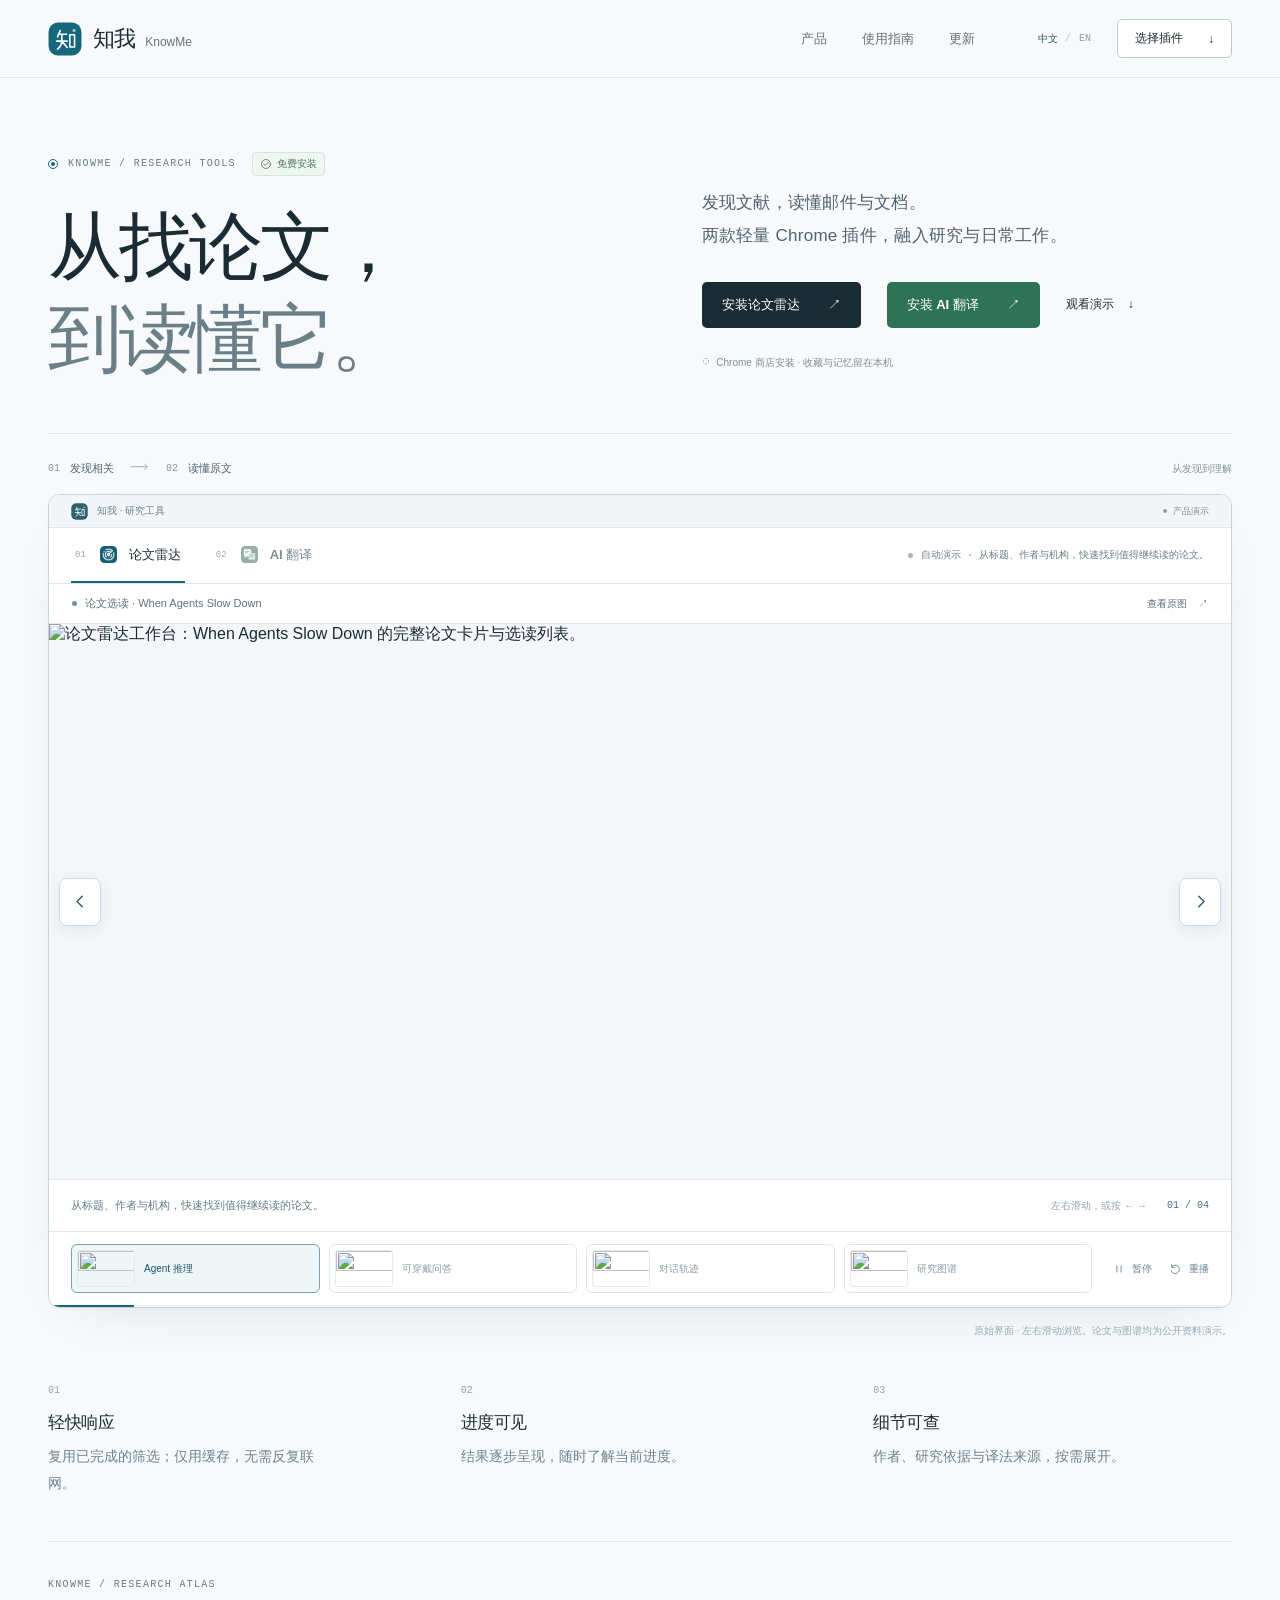
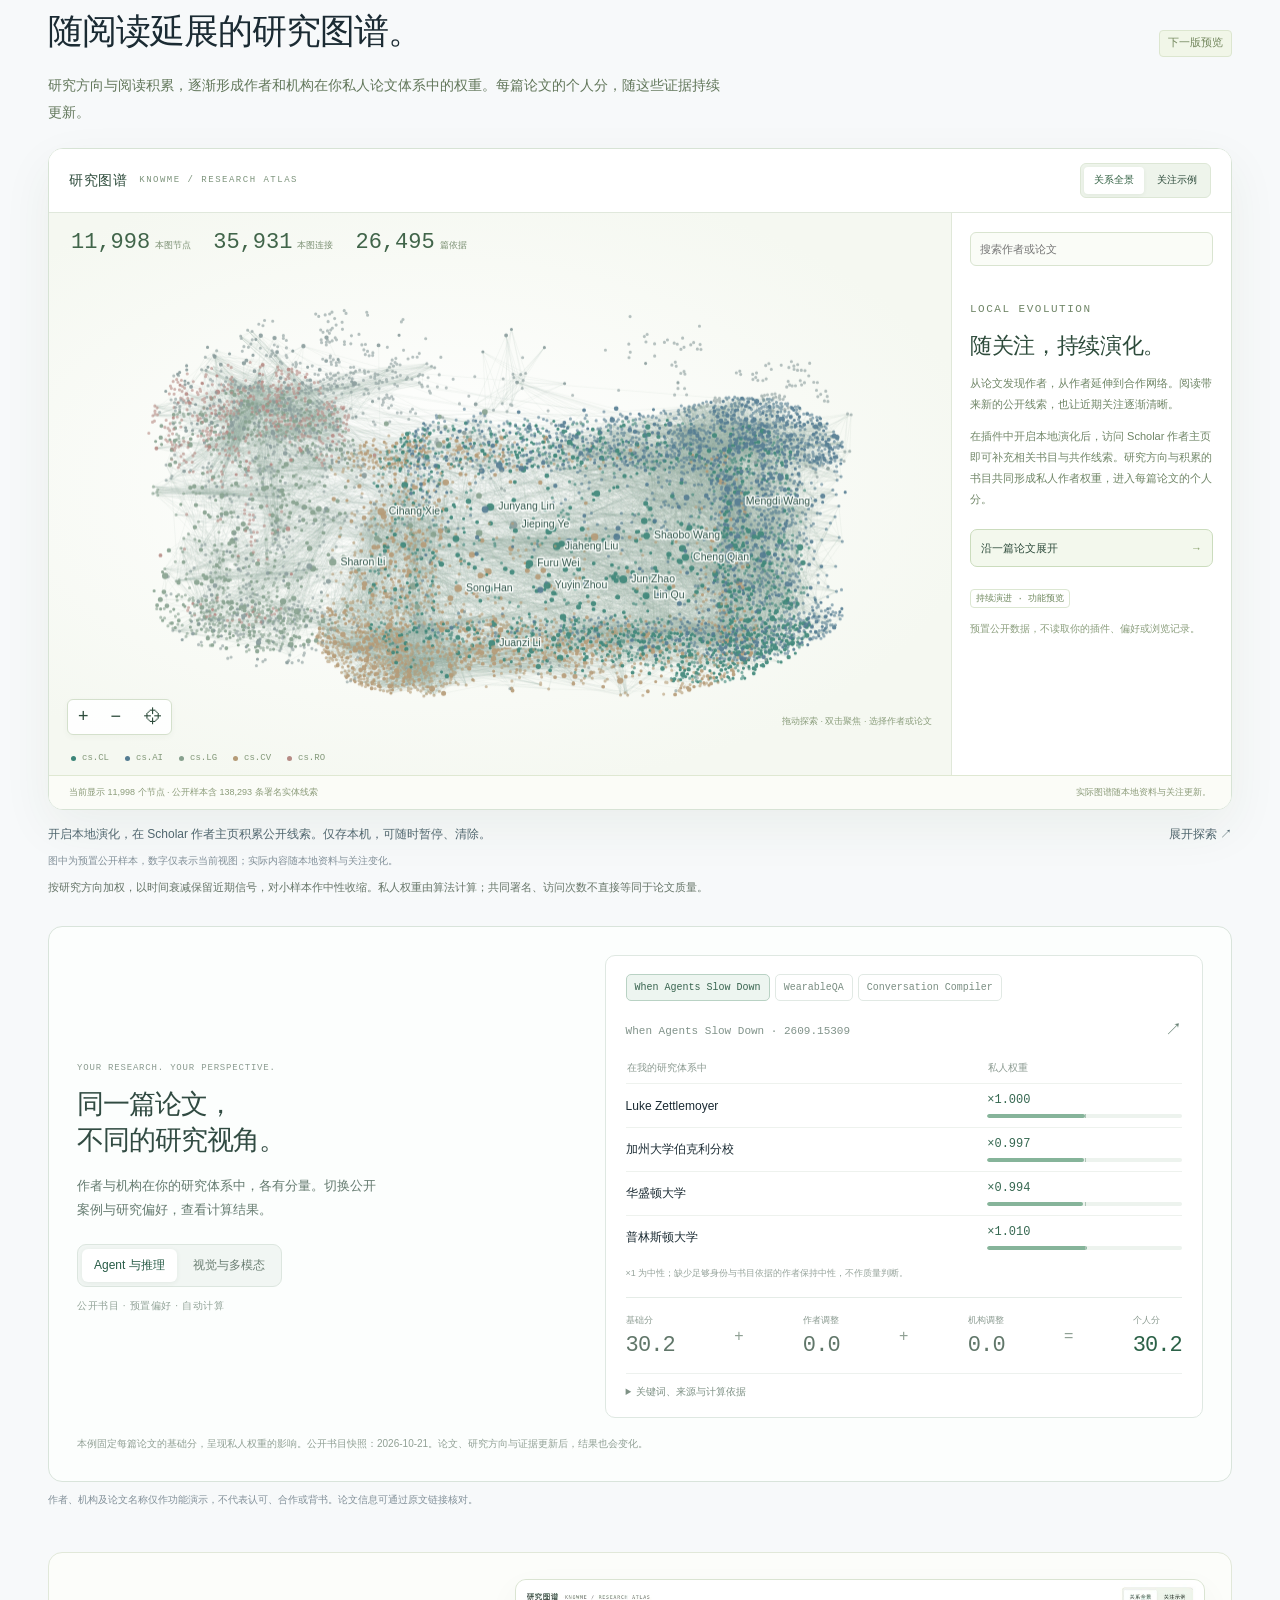
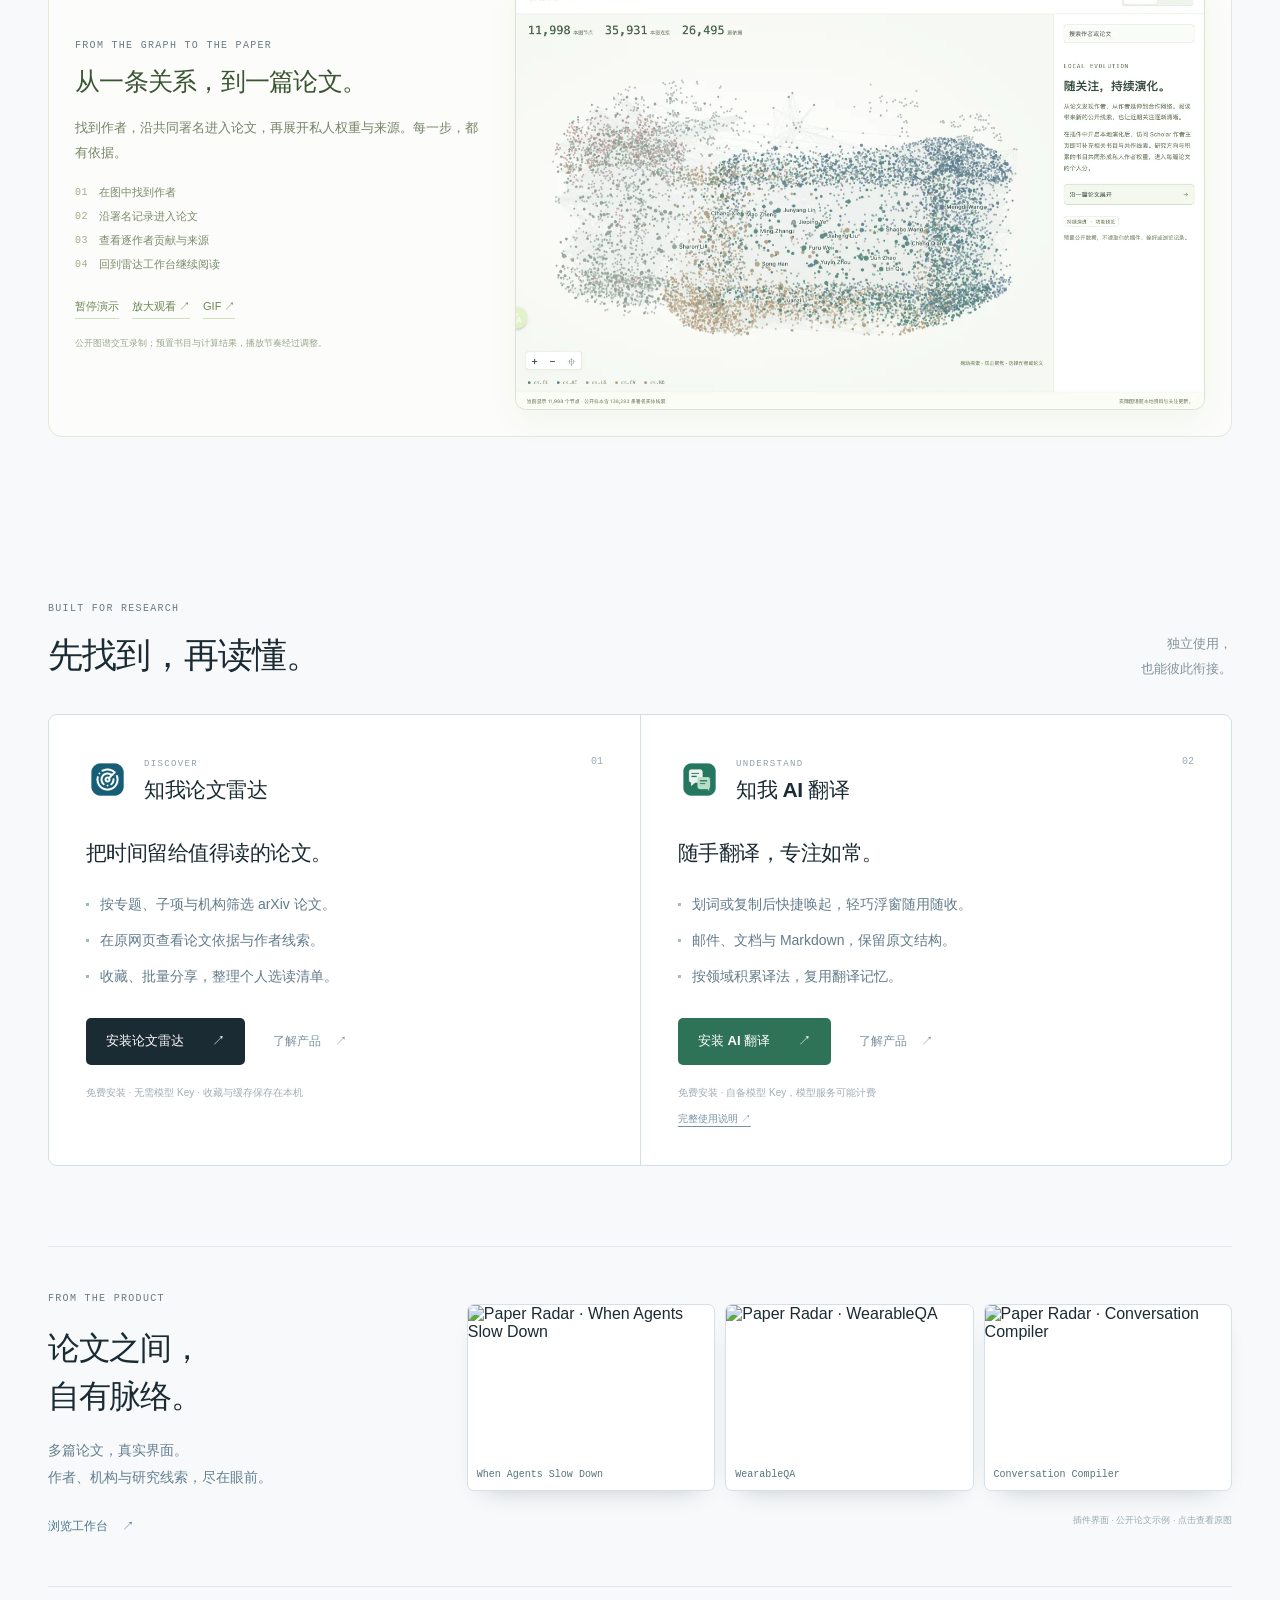
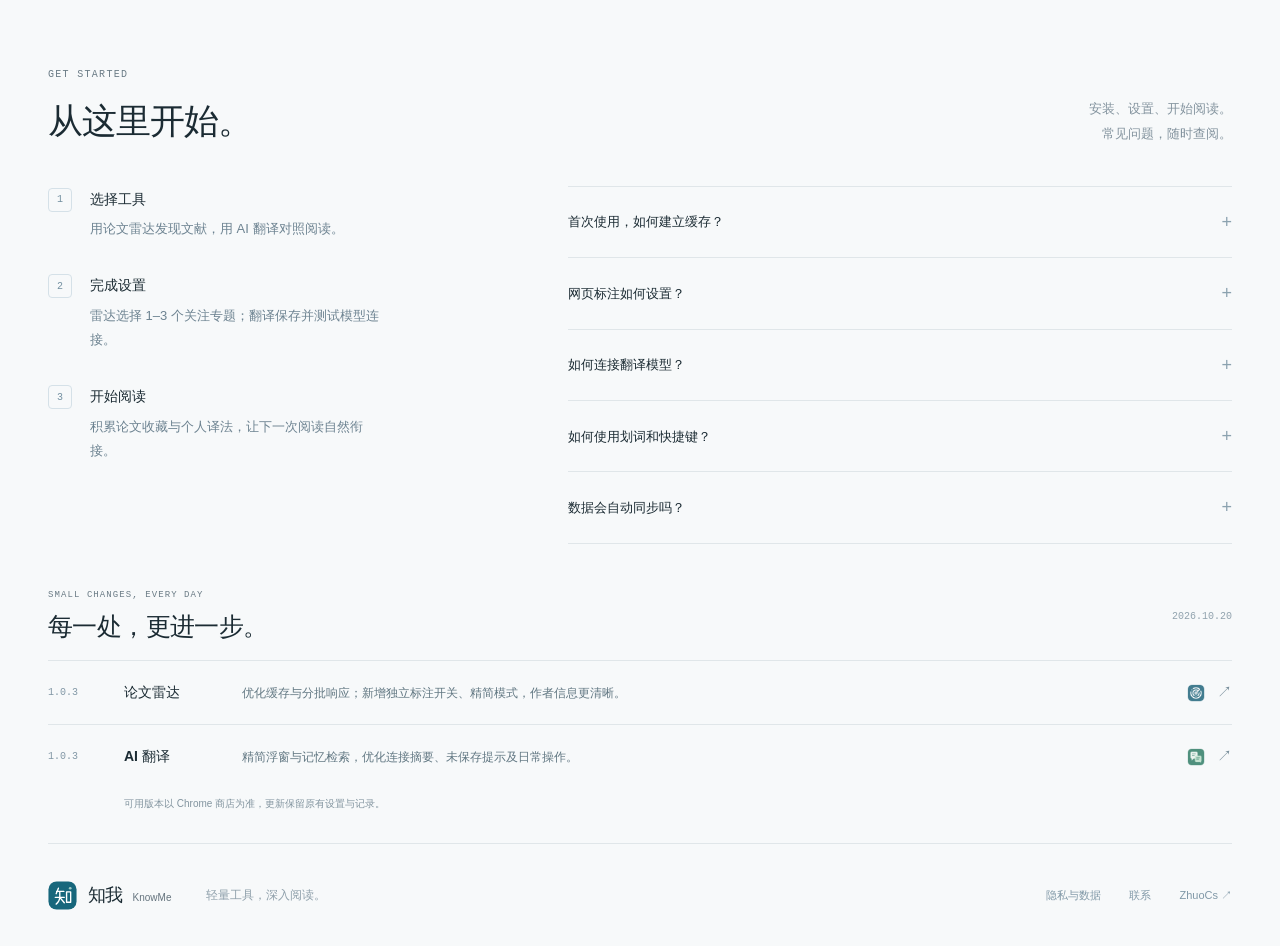
==== commit 40f21be7: "Show original paper screens in a swipeable gallery" ====
--- a/index.html
+++ b/index.html
@@ -21,9 +21,9 @@
   <meta name="twitter:card" content="summary_large_image">
   <title>知我 · 从找论文，到读懂它</title>
   <link rel="icon" type="image/svg+xml" href="assets/knowme.svg">
-  <link rel="stylesheet" href="style.css?v=20261022-multipaper1">
-  <script src="app.js?v=20261022-multipaper1" defer></script>
-  <script src="assets/atlas-motion.js?v=20261022-multipaper1" defer></script>
+  <link rel="stylesheet" href="style.css?v=20261022-gallery2">
+  <script src="app.js?v=20261022-gallery2" defer></script>
+  <script src="assets/atlas-motion.js?v=20261022-gallery2" defer></script>
 </head>
 <body>
   <a class="skip-link" href="#main">跳到正文</a>
@@ -53,14 +53,21 @@
             <button class="product-tab" id="radar-tab" role="tab" type="button" aria-selected="true" aria-controls="radar-demo" data-mode="radar"><span class="product-tab-index" aria-hidden="true">01</span><img src="assets/radar.png" width="23" height="23" alt="">论文雷达</button>
             <button class="product-tab" id="translate-tab" role="tab" type="button" aria-selected="false" aria-controls="translate-demo" tabindex="-1" data-mode="translate"><span class="product-tab-index" aria-hidden="true">02</span><img src="assets/translate.png" width="23" height="23" alt="">AI 翻译</button>
           </div>
-          <p class="tour-state"><i aria-hidden="true"></i><span id="tour-caption" role="status">自动演示 · 查看真实的论文评分与作者依据</span></p>
+          <p class="tour-state"><i aria-hidden="true"></i><span id="tour-caption" role="status">自动演示 · 从标题、作者与机构，快速找到值得继续读的论文。</span></p>
         </div>
         <div id="radar-demo" class="demo-panel radar-panel" role="tabpanel" aria-labelledby="radar-tab">
-          <div class="capture-heading"><span><i aria-hidden="true"></i><span id="capture-title">论文详情 · When Agents Slow Down</span></span><a id="capture-original" href="assets/radar-agents.png" target="_blank" rel="noopener noreferrer">查看原图 <span aria-hidden="true">↗</span></a></div>
-          <div class="radar-capture" tabindex="0" role="region" aria-label="论文雷达真实界面，可滚动查看细节">
-            <img id="radar-screenshot" src="assets/radar-agents.png" alt="Paper Radar: When Agents Slow Down, authors, affiliations and evidence." width="1280" height="800" decoding="async">
+          <div class="capture-heading"><span><i aria-hidden="true"></i><span id="capture-title">论文选读 · When Agents Slow Down</span></span><a id="capture-original" href="assets/radar-agents.png" target="_blank" rel="noopener noreferrer">查看原图 <span aria-hidden="true">↗</span></a></div>
+          <div class="capture-gallery">
+            <div class="radar-capture" id="radar-captures" tabindex="0" role="region" aria-roledescription="轮播画廊" aria-label="论文雷达原始截图画廊" aria-describedby="capture-hint">
+              <figure class="capture-slide" role="group" aria-label="1 / 4" aria-hidden="false"><img src="assets/radar-agents.webp" alt="论文雷达工作台：When Agents Slow Down 的完整论文卡片与选读列表。" width="1280" height="800" draggable="false" decoding="async" fetchpriority="high"></figure>
+              <figure class="capture-slide" role="group" aria-label="2 / 4" aria-hidden="true"><img src="assets/radar-wearableqa.webp" alt="论文雷达工作台：WearableQA 的论文、作者与机构标签。" width="1280" height="800" draggable="false" decoding="async" loading="lazy"></figure>
+              <figure class="capture-slide" role="group" aria-label="3 / 4" aria-hidden="true"><img src="assets/radar-conversation.webp" alt="论文雷达工作台：Conversation Compiler 的论文卡片与代码入口。" width="1280" height="800" draggable="false" decoding="async" loading="lazy"></figure>
+              <figure class="capture-slide" role="group" aria-label="4 / 4" aria-hidden="true"><img src="assets/radar-research-map.webp" alt="研究图谱：公开书目中的作者与合作关系。" width="1280" height="800" draggable="false" decoding="async" loading="lazy"></figure>
+            </div>
+            <button class="capture-arrow capture-previous" type="button" data-capture-direction="-1" aria-label="上一张截图" aria-controls="radar-captures"><svg viewBox="0 0 24 24" aria-hidden="true"><path d="m14 6-6 6 6 6"/></svg></button>
+            <button class="capture-arrow capture-next" type="button" data-capture-direction="1" aria-label="下一张截图" aria-controls="radar-captures"><svg viewBox="0 0 24 24" aria-hidden="true"><path d="m10 6 6 6-6 6"/></svg></button>
           </div>
-          <div class="capture-footer"><p id="capture-description">相关性、质量与时效分别展示，作者贡献和匹配子项清晰可查。</p><button type="button" id="capture-zoom" aria-pressed="false">放大细节 <span aria-hidden="true">＋</span></button></div>
+          <div class="capture-footer"><p id="capture-description">从标题、作者与机构，快速找到值得继续读的论文。</p><span class="capture-hint" id="capture-hint">左右滑动，或按 ← →</span><span class="capture-position" id="capture-position" aria-hidden="true">01 / 04</span></div>
         </div>
         <div id="translate-demo" class="demo-panel translate-panel" role="tabpanel" aria-labelledby="translate-tab" hidden>
           <section class="source-pane" aria-label="英文 Markdown 阅读笔记">
@@ -135,12 +142,12 @@
           </section>
         </div>
         <div class="demo-controls">
-          <div class="stage-controls" role="group" aria-label="演示步骤"><button type="button" data-stage="0" aria-pressed="true"><span>01</span><span class="stage-name">论文详情</span></button><span class="stage-line" aria-hidden="true"></span><button type="button" data-stage="1" aria-pressed="false"><span>02</span><span class="stage-name">机构溯源</span></button><span class="stage-line" aria-hidden="true"></span><button type="button" data-stage="2" aria-pressed="false"><span>03</span><span class="stage-name">网页标注</span></button></div>
-          <div class="playback-controls"><span class="tour-position" id="tour-position" aria-hidden="true">01 / 03</span><button type="button" id="play-demo" aria-label="暂停演示"><svg viewBox="0 0 20 20" aria-hidden="true"><path d="M7 5v10M13 5v10"></path></svg><span>暂停</span></button><button type="button" id="replay-demo" aria-label="重播演示"><svg viewBox="0 0 20 20" aria-hidden="true"><path d="M4 7a6 6 0 1 1-1 5M4 3v5h5"></path></svg><span>重播</span></button></div>
+          <div class="stage-controls" role="group" aria-label="选择演示画面"><button type="button" data-stage="0" aria-pressed="true"><span class="stage-number">01</span><img class="stage-thumb" src="assets/radar-agents-thumb.webp" alt="" width="220" height="138" loading="lazy"><span class="stage-name">Agent 推理</span></button><button type="button" data-stage="1" aria-pressed="false"><span class="stage-number">02</span><img class="stage-thumb" src="assets/radar-wearableqa-thumb.webp" alt="" width="220" height="138" loading="lazy"><span class="stage-name">可穿戴问答</span></button><button type="button" data-stage="2" aria-pressed="false"><span class="stage-number">03</span><img class="stage-thumb" src="assets/radar-conversation-thumb.webp" alt="" width="220" height="138" loading="lazy"><span class="stage-name">对话轨迹</span></button><button type="button" data-stage="3" aria-pressed="false"><span class="stage-number">04</span><img class="stage-thumb" src="assets/radar-research-map-thumb.webp" alt="" width="220" height="138" loading="lazy"><span class="stage-name">研究图谱</span></button></div>
+          <div class="playback-controls"><span class="tour-position" id="tour-position" aria-hidden="true">01 / 04</span><button type="button" id="play-demo" aria-label="暂停演示"><svg viewBox="0 0 20 20" aria-hidden="true"><path d="M7 5v10M13 5v10"></path></svg><span>暂停</span></button><button type="button" id="replay-demo" aria-label="重播演示"><svg viewBox="0 0 20 20" aria-hidden="true"><path d="M4 7a6 6 0 1 1-1 5M4 3v5h5"></path></svg><span>重播</span></button></div>
         </div>
         <div class="demo-progress" aria-hidden="true"><span></span></div>
       </div>
-      <p class="demo-disclaimer" id="demo-disclaimer">Chrome 商店原始截图 · 可滚动查看细节，或打开原图。</p>
+      <p class="demo-disclaimer" id="demo-disclaimer">原始界面 · 左右滑动浏览。论文与图谱均为公开资料演示。</p>
     </section>
 
     <section class="principles shell" aria-label="设计取舍">
@@ -152,8 +159,8 @@
     <section class="atlas-section shell" id="research-atlas" aria-labelledby="atlas-title">
       <div class="section-heading"><div><p class="eyebrow">KNOWME / RESEARCH ATLAS</p><h2 id="atlas-title">随阅读延展的研究图谱。</h2></div><span class="atlas-preview">下一版预览</span></div>
       <p class="atlas-intro">研究方向与阅读积累，逐渐形成作者和机构在你私人论文体系中的权重。每篇论文的个人分，随这些证据持续更新。</p>
-      <div class="atlas-frame" data-atlas-state="idle" aria-busy="false"><div class="atlas-loading" role="status"><span class="atlas-loading-mark" aria-hidden="true"></span><span class="atlas-loading-label">正在展开研究图谱…</span></div><iframe data-atlas-src="assets/research-atlas.html?v=20261022-multipaper1" title="可探索的作者合作图谱 · 公开数据演示" loading="eager" sandbox="allow-scripts allow-same-origin allow-popups allow-popups-to-escape-sandbox"></iframe></div>
-      <div class="atlas-notes"><p>开启本地演化，在 Scholar 作者主页积累公开线索。仅存本机，可随时暂停、清除。</p><a href="assets/research-atlas.html?v=20261022-multipaper1" target="_blank" rel="noopener noreferrer">展开探索 <span aria-hidden="true">↗</span></a></div>
+      <div class="atlas-frame" data-atlas-state="idle" aria-busy="false"><div class="atlas-loading" role="status"><span class="atlas-loading-mark" aria-hidden="true"></span><span class="atlas-loading-label">正在展开研究图谱…</span></div><iframe data-atlas-src="assets/research-atlas.html?v=20261022-gallery2" title="可探索的作者合作图谱 · 公开数据演示" loading="eager" sandbox="allow-scripts allow-same-origin allow-popups allow-popups-to-escape-sandbox"></iframe></div>
+      <div class="atlas-notes"><p>开启本地演化，在 Scholar 作者主页积累公开线索。仅存本机，可随时暂停、清除。</p><a href="assets/research-atlas.html?v=20261022-gallery2" target="_blank" rel="noopener noreferrer">展开探索 <span aria-hidden="true">↗</span></a></div>
       <p class="atlas-source">图中为预置公开样本，数字仅表示当前视图；实际内容随本地资料与关注变化。</p>
       <p class="atlas-source atlas-score-note" id="atlas-score-note">按研究方向加权，以时间衰减保留近期信号，对小样本作中性收缩。私人权重由算法计算；共同署名、访问次数不直接等同于论文质量。</p>
 
@@ -168,8 +175,8 @@
  <script type="application/json" id="personal-preview-data">{"asOf":"2026-10-21","source":"Precomputed by the extension engine using public bibliography. Preset preferences; no browsing history or personal data.","papers":[{"id":"2609.15309","short":"When Agents Slow Down","focusAuthor":"Luke Zettlemoyer","title":"When Agents Slow Down: Understanding LLM Agents' Test-Time Strategies via Elo-per-token Analysis","url":"https://arxiv.org/abs/2609.15309","cases":[{"id":"agents","name":"Agent 与推理","nameEn":"Agents & reasoning","base":30.2,"authorAdjustment":0,"institutionAdjustment":0,"total":30.2,"authors":[{"name":"Luke Zettlemoyer","weight":1,"judged":0,"matched":0,"adjustment":0,"state":"neutral"}],"institutions":[{"id":"berkeley","name":"加州大学伯克利分校","weight":0.997,"papers":573,"fit":1,"keywords":["agent"],"examples":[{"id":"2609.19090","title":"Securing quantum error correction against misleading advice from AI agents","date":"2026-09-16","url":"https://arxiv.org/abs/2609.19090"},{"id":"2609.15309","title":"When Agents Slow Down: Understanding LLM Agents' Test-Time Strategies via Elo-per-token Analysis","date":"2026-09-14","url":"https://arxiv.org/abs/2609.15309"},{"id":"2609.16436","title":"Interpreting and Steering LLM Agents for Social Simulations","date":"2026-09-14","url":"https://arxiv.org/abs/2609.16436"}],"state":"ready"},{"id":"washington","name":"华盛顿大学","weight":0.994,"papers":472,"fit":0.9,"keywords":["agent"],"examples":[{"id":"2609.15309","title":"When Agents Slow Down: Understanding LLM Agents' Test-Time Strategies via Elo-per-token Analysis","date":"2026-09-14","url":"https://arxiv.org/abs/2609.15309"},{"id":"2609.13443","title":"Learning to Solve Hard Problems in RL for LLMs by Never Giving Up","date":"2026-09-11","url":"https://arxiv.org/abs/2609.13443"},{"id":"2609.06783","title":"AURA-Eval: Evaluation Framework for Acting Under Risk Awareness in LLM Agent Trajectories","date":"2026-09-06","url":"https://arxiv.org/abs/2609.06783"}],"state":"ready"},{"id":"princeton","name":"普林斯顿大学","weight":1.01,"papers":367,"fit":1.5,"keywords":["reasoning","agent"],"examples":[{"id":"2609.15309","title":"When Agents Slow Down: Understanding LLM Agents' Test-Time Strategies via Elo-per-token Analysis","date":"2026-09-14","url":"https://arxiv.org/abs/2609.15309"},{"id":"2608.05139","title":"Toward Skill-Native LLMs: Skill Entropy for Benchmarking and Training Long-Horizon Reasoning","date":"2026-08-05","url":"https://arxiv.org/abs/2608.05139"},{"id":"2605.29025","title":"When Models Disagree: Rethinking LLM Evaluation for Public Comment Analysis","date":"2026-05-27","url":"https://arxiv.org/abs/2605.29025"}],"state":"ready"}]},{"id":"vision","name":"视觉与多模态","nameEn":"Vision & multimodal","base":30.2,"authorAdjustment":0,"institutionAdjustment":-0.1,"total":30.1,"authors":[{"name":"Luke Zettlemoyer","weight":1,"judged":0,"matched":0,"adjustment":0,"state":"neutral"}],"institutions":[{"id":"berkeley","name":"加州大学伯克利分校","weight":0.965,"papers":573,"fit":0,"keywords":["agent","LLM","advice","demonstration"],"examples":[{"id":"2609.19090","title":"Securing quantum error correction against misleading advice from AI agents","date":"2026-09-16","url":"https://arxiv.org/abs/2609.19090"},{"id":"2609.15309","title":"When Agents Slow Down: Understanding LLM Agents' Test-Time Strategies via Elo-per-token Analysis","date":"2026-09-14","url":"https://arxiv.org/abs/2609.15309"},{"id":"2609.16436","title":"Interpreting and Steering LLM Agents for Social Simulations","date":"2026-09-14","url":"https://arxiv.org/abs/2609.16436"}],"state":"ready"},{"id":"washington","name":"华盛顿大学","weight":0.966,"papers":472,"fit":0,"keywords":["never","agent","LLM","fitted"],"examples":[{"id":"2609.15309","title":"When Agents Slow Down: Understanding LLM Agents' Test-Time Strategies via Elo-per-token Analysis","date":"2026-09-14","url":"https://arxiv.org/abs/2609.15309"},{"id":"2609.13443","title":"Learning to Solve Hard Problems in RL for LLMs by Never Giving Up","date":"2026-09-11","url":"https://arxiv.org/abs/2609.13443"},{"id":"2609.06783","title":"AURA-Eval: Evaluation Framework for Acting Under Risk Awareness in LLM Agent Trajectories","date":"2026-09-06","url":"https://arxiv.org/abs/2609.06783"}],"state":"ready"},{"id":"princeton","name":"普林斯顿大学","weight":0.966,"papers":367,"fit":0,"keywords":["reasoning","galaxy","agent","LLM","public"],"examples":[{"id":"2609.15309","title":"When Agents Slow Down: Understanding LLM Agents' Test-Time Strategies via Elo-per-token Analysis","date":"2026-09-14","url":"https://arxiv.org/abs/2609.15309"},{"id":"2608.05139","title":"Toward Skill-Native LLMs: Skill Entropy for Benchmarking and Training Long-Horizon Reasoning","date":"2026-08-05","url":"https://arxiv.org/abs/2608.05139"},{"id":"2605.29025","title":"When Models Disagree: Rethinking LLM Evaluation for Public Comment Analysis","date":"2026-05-27","url":"https://arxiv.org/abs/2605.29025"}],"state":"ready"}]}]},{"id":"2609.05405","short":"WearableQA","focusAuthor":"Jason Wei","title":"WearableQA: A Benchmark for Health Reasoning over Real-World Wearable Data","url":"https://arxiv.org/abs/2609.05405","cases":[{"id":"agents","name":"Agent 与推理","nameEn":"Agents & reasoning","base":28.5,"authorAdjustment":0,"institutionAdjustment":0,"total":28.5,"authors":[{"name":"Jason Wei","weight":1,"judged":0,"matched":0,"adjustment":0,"state":"neutral"}],"institutions":[{"id":"meta","name":"Meta","weight":0.988,"papers":345,"fit":0.7,"keywords":["agent"],"examples":[{"id":"2609.10922","title":"Auto-RecSys: Harnessing Autonomous Research Agents for Industry-Scale Recommender System","date":"2026-09-10","url":"https://arxiv.org/abs/2609.10922"},{"id":"2609.03109","title":"SLIDEFORGE: An LLM Agent for Controllable Editing of Slides as Structured Artifacts","date":"2026-09-02","url":"https://arxiv.org/abs/2609.03109"},{"id":"2608.05446","title":"EvoHarness-RL: Learning Self-Evolving Runtime Harness for Long-Horizon LLM Agents","date":"2026-08-05","url":"https://arxiv.org/abs/2608.05446"}],"state":"ready"}]},{"id":"vision","name":"视觉与多模态","nameEn":"Vision & multimodal","base":28.5,"authorAdjustment":0,"institutionAdjustment":-0.1,"total":28.4,"authors":[{"name":"Jason Wei","weight":1,"judged":0,"matched":0,"adjustment":0,"state":"neutral"}],"institutions":[{"id":"meta","name":"Meta","weight":0.966,"papers":345,"fit":0,"keywords":["ads","recommendation","eye","agent","recommender"],"examples":[{"id":"2609.10922","title":"Auto-RecSys: Harnessing Autonomous Research Agents for Industry-Scale Recommender System","date":"2026-09-10","url":"https://arxiv.org/abs/2609.10922"},{"id":"2609.03109","title":"SLIDEFORGE: An LLM Agent for Controllable Editing of Slides as Structured Artifacts","date":"2026-09-02","url":"https://arxiv.org/abs/2609.03109"},{"id":"2608.05446","title":"EvoHarness-RL: Learning Self-Evolving Runtime Harness for Long-Horizon LLM Agents","date":"2026-08-05","url":"https://arxiv.org/abs/2608.05446"}],"state":"ready"}]}]},{"id":"2603.29678","short":"Conversation Compiler","focusAuthor":"Maneesh Agrawala","title":"View-oriented Conversation Compiler for Agent Trace Analysis","url":"https://arxiv.org/abs/2603.29678","cases":[{"id":"agents","name":"Agent 与推理","nameEn":"Agents & reasoning","base":21.3,"authorAdjustment":0,"institutionAdjustment":0,"total":21.3,"authors":[{"name":"Maneesh Agrawala","weight":1,"judged":0,"matched":0,"adjustment":0,"state":"neutral"}],"institutions":[{"id":"stanford","name":"斯坦福大学","weight":1.021,"papers":911,"fit":1.9,"keywords":["agent","reasoning"],"examples":[{"id":"2605.11633","title":"Can LLM Agents Respond to Disasters? Benchmarking Heterogeneous Geospatial Reasoning in Emergency Operations","date":"2026-05-12","url":"https://arxiv.org/abs/2605.11633"},{"id":"2609.19883","title":"PetriBench: Benchmarking LLM Reasoning over Dynamic State Spaces","date":"2026-09-17","url":"https://arxiv.org/abs/2609.19883"},{"id":"2608.05643","title":"Refining Over Resampling: Test-Time Self-Correction for LLM Reasoning","date":"2026-08-06","url":"https://arxiv.org/abs/2608.05643"}],"state":"ready"}]},{"id":"vision","name":"视觉与多模态","nameEn":"Vision & multimodal","base":21.3,"authorAdjustment":0,"institutionAdjustment":0,"total":21.3,"authors":[{"name":"Maneesh Agrawala","weight":1,"judged":0,"matched":0,"adjustment":0,"state":"neutral"}],"institutions":[{"id":"stanford","name":"斯坦福大学","weight":0.988,"papers":911,"fit":0.8,"keywords":["diffusion"],"examples":[{"id":"2605.11633","title":"Can LLM Agents Respond to Disasters? Benchmarking Heterogeneous Geospatial Reasoning in Emergency Operations","date":"2026-05-12","url":"https://arxiv.org/abs/2605.11633"},{"id":"2609.19883","title":"PetriBench: Benchmarking LLM Reasoning over Dynamic State Spaces","date":"2026-09-17","url":"https://arxiv.org/abs/2609.19883"},{"id":"2608.05643","title":"Refining Over Resampling: Test-Time Self-Correction for LLM Reasoning","date":"2026-08-06","url":"https://arxiv.org/abs/2608.05643"}],"state":"ready"}]}]}]}</script></div>
 <p class="atlas-source public-attribution">作者、机构及论文名称仅作功能演示，不代表认可、合作或背书。论文信息可通过原文链接核对。</p>
       <div class="atlas-walkthrough" id="research-demo">
-        <div class="atlas-walkthrough-copy"><p class="eyebrow">FROM THE GRAPH TO THE PAPER</p><h3>从一条关系，到一篇论文。</h3><p>找到作者，沿共同署名进入论文，再展开私人权重与来源。每一步，都有依据。</p><ol><li>在图中找到作者</li><li>沿署名记录进入论文</li><li>查看逐作者贡献与来源</li><li>回到雷达工作台继续阅读</li></ol><div class="atlas-motion-actions"><button type="button" id="atlas-motion-toggle">暂停演示</button><button type="button" id="atlas-motion-open">放大观看 <span aria-hidden="true">↗</span></button><a href="assets/research-to-paper.gif?v=20261022-multipaper1" target="_blank" rel="noopener noreferrer">GIF <span aria-hidden="true">↗</span></a></div><small>公开图谱交互录制；预置书目与计算结果，播放节奏经过调整。</small></div>
-        <button class="atlas-motion-preview" type="button" aria-label="放大观看图谱到论文的操作演示"><img id="atlas-motion-image" data-motion="assets/research-to-paper.webp?v=20261022-multipaper1" data-poster="assets/research-to-paper-poster.webp?v=20261022-multipaper1" width="1280" height="800" loading="lazy" decoding="async" alt="从公开合作图谱进入论文，切换研究视角并查看权重依据。"></button>
+        <div class="atlas-walkthrough-copy"><p class="eyebrow">FROM THE GRAPH TO THE PAPER</p><h3>从一条关系，到一篇论文。</h3><p>找到作者，沿共同署名进入论文，再展开私人权重与来源。每一步，都有依据。</p><ol><li>在图中找到作者</li><li>沿署名记录进入论文</li><li>查看逐作者贡献与来源</li><li>回到雷达工作台继续阅读</li></ol><div class="atlas-motion-actions"><button type="button" id="atlas-motion-toggle">暂停演示</button><button type="button" id="atlas-motion-open">放大观看 <span aria-hidden="true">↗</span></button><a href="assets/research-to-paper.gif?v=20261022-gallery2" target="_blank" rel="noopener noreferrer">GIF <span aria-hidden="true">↗</span></a></div><small>公开图谱交互录制；预置书目与计算结果，播放节奏经过调整。</small></div>
+        <button class="atlas-motion-preview" type="button" aria-label="放大观看图谱到论文的操作演示"><img id="atlas-motion-image" data-motion="assets/research-to-paper.webp?v=20261022-gallery2" data-poster="assets/research-to-paper-poster.webp?v=20261022-gallery2" width="1280" height="800" loading="lazy" decoding="async" alt="从公开合作图谱进入论文，切换研究视角并查看权重依据。"></button>
       </div>
     </section>
 
@@ -181,7 +188,7 @@
       </div>
     </section>
 
-    <section class="real-view shell" aria-labelledby="real-title"><div class="real-copy"><p class="eyebrow">FROM THE PRODUCT</p><h2 id="real-title">依据，<br>清晰可见。</h2><p>三篇论文，三个视角。<br>从作者、机构到评分依据，逐层展开。</p><button class="text-link" type="button" data-open-demo="radar">探索论文详情 <span aria-hidden="true">↗</span></button></div><figure class="paper-capture-grid"><a href="assets/radar-agents.png" target="_blank" rel="noopener noreferrer"><img src="assets/radar-agents.png" alt="Paper Radar · When Agents Slow Down" width="1280" height="800" loading="lazy"><span>When Agents Slow Down</span></a><a href="assets/radar-wearableqa.png" target="_blank" rel="noopener noreferrer"><img src="assets/radar-wearableqa.png" alt="Paper Radar · WearableQA" width="1280" height="800" loading="lazy"><span>WearableQA</span></a><a href="assets/radar-conversation.png" target="_blank" rel="noopener noreferrer"><img src="assets/radar-conversation.png" alt="Paper Radar · Conversation Compiler" width="1280" height="800" loading="lazy"><span>Conversation Compiler</span></a><figcaption>插件界面 · 公开论文示例 · 点击查看原图</figcaption></figure></section>
+    <section class="real-view shell" aria-labelledby="real-title"><div class="real-copy"><p class="eyebrow">FROM THE PRODUCT</p><h2 id="real-title">论文之间，<br>自有脉络。</h2><p>多篇论文，真实界面。<br>作者、机构与研究线索，尽在眼前。</p><button class="text-link" type="button" data-open-demo="radar">浏览工作台 <span aria-hidden="true">↗</span></button></div><figure class="paper-capture-grid"><a href="assets/radar-agents.png" target="_blank" rel="noopener noreferrer"><img src="assets/radar-agents.webp" alt="Paper Radar · When Agents Slow Down" width="1280" height="800" loading="lazy"><span>When Agents Slow Down</span></a><a href="assets/radar-wearableqa.png" target="_blank" rel="noopener noreferrer"><img src="assets/radar-wearableqa.webp" alt="Paper Radar · WearableQA" width="1280" height="800" loading="lazy"><span>WearableQA</span></a><a href="assets/radar-conversation.png" target="_blank" rel="noopener noreferrer"><img src="assets/radar-conversation.webp" alt="Paper Radar · Conversation Compiler" width="1280" height="800" loading="lazy"><span>Conversation Compiler</span></a><figcaption>插件界面 · 公开论文示例 · 点击查看原图</figcaption></figure></section>
 
     <section class="guide-section shell" id="guide" aria-labelledby="guide-title"><div class="section-heading"><div><p class="eyebrow">GET STARTED</p><h2 id="guide-title">从这里开始。</h2></div><p>安装、设置、开始阅读。<br>常见问题，随时查阅。</p></div><div class="guide-grid"><div class="quick-start"><div><span>1</span><p><strong>选择工具</strong><span>用论文雷达发现文献，用 AI 翻译对照阅读。</span></p></div><div><span>2</span><p><strong>完成设置</strong><span>雷达选择 1–3 个关注专题；翻译保存并测试模型连接。</span></p></div><div><span>3</span><p><strong>开始阅读</strong><span>积累论文收藏与个人译法，让下一次阅读自然衔接。</span></p></div></div><div class="faq-list">
       <details><summary>首次使用，如何建立缓存？<span aria-hidden="true">+</span></summary><p>先选专题，执行一次「联网更新」。之后可用「仅用缓存」回看相同日期与筛选范围。缓存模式不会访问 arXiv；如需最新论文，请主动更新。</p></details>
--- a/style.css
+++ b/style.css
@@ -23,9 +23,9 @@
 .radar-panel{display:block;background:#f5f7f9}
 .capture-heading{height:47px;padding:0 23px;display:flex;align-items:center;justify-content:space-between;gap:18px;border-bottom:1px solid var(--line);font-size:11px;color:#5d7380;background:#fff}
 .capture-heading>span{display:flex;align-items:center;gap:8px}.capture-heading i{width:5px;height:5px;flex-shrink:0;background:#718f9e;border-radius:50%}.capture-heading a{font-size:10px;display:inline-flex;gap:11px;white-space:nowrap}.capture-heading a:hover{color:var(--accent)}
-.radar-capture{height:526px;overflow:auto;overscroll-behavior:contain;scrollbar-width:thin;scrollbar-color:#9eb3be #edf2f5;position:relative;background:#f4f6f9}
-.radar-capture img{display:block;width:100%;min-width:0;max-width:none;height:auto;margin-inline:auto}.radar-capture.is-zoomed img{width:max(1280px,125%);min-width:1280px}
-.capture-footer{display:flex;align-items:center;justify-content:space-between;gap:24px;padding:14px 23px;border-top:1px solid var(--line);background:#fff;min-height:60px}.capture-footer p{font-size:11px;line-height:1.9;color:#708593}.capture-footer button{display:flex;align-items:center;gap:10px;flex-shrink:0;white-space:nowrap;font-size:10px;line-height:1.8;padding:6px 10px;border:1px solid #d7e1e7;border-radius:4px;background:#fff;color:#607f8f}.capture-footer button:hover{border-color:#85a5b6;color:#285971}
+
+
+
 .translate-panel{display:grid;grid-template-columns:1fr 1fr;background:#fff}
 .source-pane,.translation-pane{min-width:0;padding:23px 27px 17px;display:flex;flex-direction:column;overflow:hidden}.source-pane{border-right:1px solid var(--line)}.translation-pane{background:#f5f9f6}
 .pane-heading{display:flex;align-items:center;justify-content:space-between;gap:12px;font-size:12px;font-weight:550;min-height:29px;color:#3c5a51}.pane-paper{font:10px var(--mono);color:#869990;margin-left:9px}.language-tag{font:9px var(--mono);padding:4px 6px;border:1px solid #d9e5df;background:#ffffffb8;border-radius:3px;color:#789284;white-space:nowrap}
@@ -36,10 +36,10 @@
 .markdown-table{max-width:100%;overflow:auto;border:1px solid #dce6df;border-radius:4px;scrollbar-width:thin;scrollbar-color:#c3d3c8 transparent}.markdown-table table{width:100%;border-collapse:collapse;text-align:left;font-size:11px;line-height:1.8}.markdown-table th{font-weight:550;background:#edf3ef;color:#41634d;white-space:nowrap}.markdown-table th,.markdown-table td{padding:9px 10px;vertical-align:top;border-bottom:1px solid #dfe8e2}.markdown-table th+th,.markdown-table td+td{border-left:1px solid #e4ece6}.markdown-table td:first-child{color:#3f644c;white-space:nowrap}.markdown-table tbody tr:last-child td{border-bottom:0}.markdown-table tbody tr:nth-child(even){background:#f7faf8}
 .markdown-source{margin:0;white-space:pre-wrap;overflow-wrap:anywhere;word-break:break-word;font:11px/1.85 var(--mono);color:#587265}.markdown-source code{font:inherit}.markdown-source span{display:block;white-space:pre-wrap}.translation-text h3{font-size:27px;line-height:1.45;letter-spacing:-.025em}.translation-text h4{font-size:16px}.translation-text h5{font-size:13px}.translation-text{line-height:2}.personal-term{color:#2c7650;border-bottom:1px solid #8bb59a;background:#e8f1ea;box-decoration-break:clone;-webkit-box-decoration-break:clone}
 .term-preference{display:flex;align-items:center;justify-content:space-between;gap:12px;border-top:1px solid #d9e7df;padding-top:13px;margin-top:13px}.term-preference>div{display:flex;align-items:center;gap:10px;min-width:0}.term-symbol{display:grid;place-items:center;flex-shrink:0;width:30px;height:30px;border:1px solid #cee0d5;border-radius:4px;background:#fff;font:18px Georgia;color:#447c5f}.term-preference p{font:10px/1.8 var(--mono);color:#84998a}.term-preference strong{display:block;font:550 11px/1.8 -apple-system,BlinkMacSystemFont,"PingFang SC",sans-serif;color:#4b6e58;margin-bottom:2px}.term-preference select{color:#4e795c;background:transparent;border:0;border-radius:2px;font-size:10px;max-width:94px;padding:0 2px;cursor:pointer}.term-preference button{font-size:10px;line-height:1.5;white-space:nowrap;color:#507c60;padding:8px 9px;border:1px solid #c6ddcf;border-radius:4px;background:#fff;min-height:34px}.term-preference button:hover{border-color:#6a9c7d;background:#f7fcf9}.memory-status{font-size:9px;line-height:1.8;color:#819887;margin-top:8px;min-height:17px}
-@media(max-width:1100px){.radar-capture{height:492px}.source-pane,.translation-pane{padding-inline:22px}.markdown-document h3{font-size:26px}.translation-text h3{font-size:24px}.markdown-table th,.markdown-table td{padding:8px}.reading-scroll{height:440px}.translation-scroll{height:385px}}
-@media(max-width:850px){.capture-footer p{font-size:10px}.radar-capture{height:458px}.source-pane,.translation-pane{padding:20px 18px 16px}.pane-heading{font-size:11px}.pane-paper{font-size:8px;margin-left:5px}.markdown-document{font-size:12px}.markdown-document h3{font-size:23px}.markdown-document h4{font-size:15px}.markdown-document h5{font-size:13px}.markdown-table table{font-size:10px}.markdown-table th,.markdown-table td{padding:7px}.reading-footer{font-size:9px}.term-preference>div{gap:7px}.term-symbol{width:25px;height:28px;font-size:17px}.term-preference strong{font-size:10px}.term-preference button{font-size:9px;padding-inline:7px}}
-@media(max-width:600px){.capture-heading{height:43px;padding-inline:15px;font-size:10px}.capture-heading a{font-size:9px}.radar-capture{height:auto;aspect-ratio:8/5;max-height:none}.radar-capture img{min-width:0}.radar-capture.is-zoomed{height:425px;aspect-ratio:auto}.capture-footer{display:block;padding:12px 15px;min-height:0}.capture-footer p{font-size:11px;line-height:1.85}.capture-footer button{margin-top:9px;font-size:9px;padding:5px 8px}.translate-panel{display:block}.source-pane,.translation-pane{padding:19px 18px 16px}.source-pane{border-right:0;border-bottom:1px solid var(--line)}.pane-heading{font-size:11px}.pane-paper{font-size:9px}.language-tag{font-size:8px}.reading-scroll{height:322px;padding-right:10px;margin-top:16px}.translation-scroll{height:322px}.markdown-document{font-size:12px;line-height:1.95}.markdown-document h3{font-size:25px;margin-bottom:19px}.translation-text h3{font-size:23px;line-height:1.45}.markdown-document h4{font-size:16px;margin-top:24px}.markdown-document h5{font-size:13px;margin-top:23px}.markdown-document blockquote{font-size:11px;padding:9px 12px}.markdown-document .document-eyebrow{font-size:8px}.markdown-table table{font-size:10px}.markdown-table th,.markdown-table td{padding:8px}.document-code code{font-size:10px}.markdown-source{font-size:10px}.reading-footer{font-size:9px;padding-top:12px}.term-preference{gap:10px}.term-preference>div{gap:9px}.term-preference strong{font-size:10px}.term-preference p,.term-preference select{font-size:9px}.term-preference button{font-size:9px;padding:8px 9px}.memory-status{font-size:9px}}
-@media(max-width:360px){.source-pane,.translation-pane{padding-inline:14px}.pane-paper{font-size:8px}.markdown-document h3{font-size:23px}.translation-text h3{font-size:21px}.markdown-table th,.markdown-table td{padding:6px}.term-preference>div{gap:6px}.term-preference button{font-size:8px;padding-inline:7px}.capture-heading{padding-inline:12px}.capture-footer{padding-inline:12px}}
+@media(max-width:1100px){.source-pane,.translation-pane{padding-inline:22px}.markdown-document h3{font-size:26px}.translation-text h3{font-size:24px}.markdown-table th,.markdown-table td{padding:8px}.reading-scroll{height:440px}.translation-scroll{height:385px}}
+@media(max-width:850px){.source-pane,.translation-pane{padding:20px 18px 16px}.pane-heading{font-size:11px}.pane-paper{font-size:8px;margin-left:5px}.markdown-document{font-size:12px}.markdown-document h3{font-size:23px}.markdown-document h4{font-size:15px}.markdown-document h5{font-size:13px}.markdown-table table{font-size:10px}.markdown-table th,.markdown-table td{padding:7px}.reading-footer{font-size:9px}.term-preference>div{gap:7px}.term-symbol{width:25px;height:28px;font-size:17px}.term-preference strong{font-size:10px}.term-preference button{font-size:9px;padding-inline:7px}}
+@media(max-width:600px){.capture-heading{height:43px;padding-inline:15px;font-size:10px}.capture-heading a{font-size:9px}.translate-panel{display:block}.source-pane,.translation-pane{padding:19px 18px 16px}.source-pane{border-right:0;border-bottom:1px solid var(--line)}.pane-heading{font-size:11px}.pane-paper{font-size:9px}.language-tag{font-size:8px}.reading-scroll{height:322px;padding-right:10px;margin-top:16px}.translation-scroll{height:322px}.markdown-document{font-size:12px;line-height:1.95}.markdown-document h3{font-size:25px;margin-bottom:19px}.translation-text h3{font-size:23px;line-height:1.45}.markdown-document h4{font-size:16px;margin-top:24px}.markdown-document h5{font-size:13px;margin-top:23px}.markdown-document blockquote{font-size:11px;padding:9px 12px}.markdown-document .document-eyebrow{font-size:8px}.markdown-table table{font-size:10px}.markdown-table th,.markdown-table td{padding:8px}.document-code code{font-size:10px}.markdown-source{font-size:10px}.reading-footer{font-size:9px;padding-top:12px}.term-preference{gap:10px}.term-preference>div{gap:9px}.term-preference strong{font-size:10px}.term-preference p,.term-preference select{font-size:9px}.term-preference button{font-size:9px;padding:8px 9px}.memory-status{font-size:9px}}
+@media(max-width:360px){.source-pane,.translation-pane{padding-inline:14px}.pane-paper{font-size:8px}.markdown-document h3{font-size:23px}.translation-text h3{font-size:21px}.markdown-table th,.markdown-table td{padding:6px}.term-preference>div{gap:6px}.term-preference button{font-size:8px;padding-inline:7px}.capture-heading{padding-inline:12px}}
 .hero-labels{display:flex;align-items:center;gap:16px;flex-wrap:wrap}.free-badge{display:inline-flex;align-items:center;gap:5px;padding:3px 7px;border:1px solid #d8e5dc;border-radius:4px;background:#f0f6f2;color:#4f7860;font-size:10px;line-height:1.6;white-space:nowrap}.free-badge svg{height:12px;width:12px;fill:none;stroke:currentColor;stroke-width:1.15;stroke-linecap:round;stroke-linejoin:round}
 .product-page-name{font-size:15px;line-height:1.8;font-weight:550;letter-spacing:.015em;color:#607983;margin-top:21px}.product-landing h1{margin-top:8px;font-size:clamp(48px,5.2vw,70px)}.product-landing .hero{padding-top:58px;column-gap:55px}.product-landing[data-product="translate"] .hero h1 .accent{color:#658572}.product-landing .guide-section{padding-top:58px}.product-landing .principles p{max-width:340px}.product-landing .hero-copy{font-size:16px}.product-landing .hero-note{max-width:450px}.product-landing .hero-labels{gap:12px}html:lang(en) .product-landing .hero h1{font-size:clamp(39px,4.5vw,62px)}
 .updates-section{padding-top:44px;padding-bottom:30px}.updates-section .section-heading{align-items:center;margin-bottom:16px;gap:24px}.updates-section .section-heading .eyebrow{font-size:9px;letter-spacing:.12em}.updates-section .section-heading h2{font-size:25px;line-height:1.4;letter-spacing:-.025em;font-weight:550;margin-top:7px}.updated-date{font:10px var(--mono);color:#91a3ae;white-space:nowrap}.update-row{display:grid;grid-template-columns:58px minmax(0,1fr) 42px;gap:18px;align-items:center;border-top:1px solid var(--line);padding:17px 0;min-height:64px;transition:background .18s}.update-row>div{display:grid;grid-template-columns:100px minmax(0,1fr);gap:18px;align-items:baseline}.release-version{font:10px/1.9 var(--mono);color:#8298a6}.update-row h3{font-size:14px;line-height:1.8;font-weight:550}.update-row p{font-size:12px;line-height:1.85;color:#617782;margin:0}.update-destination{display:flex;align-items:center;justify-content:flex-end;gap:10px;color:#7b909d}.update-destination img{width:22px;height:22px;border-radius:5px;opacity:.8}.update-arrow{font-size:15px;line-height:1.5;transition:transform .18s,color .18s}.update-row:hover{background:#edf3f580}.update-row:focus-visible{outline-offset:-2px;background:#edf3f580}.update-row:hover .update-arrow,.update-row:focus-visible .update-arrow{color:var(--accent);transform:translate(2px,-2px)}.update-note{font-size:10px;line-height:1.8;color:#82949f;margin-top:7px;padding-left:76px}
@@ -61,3 +61,39 @@
 .personal-paper-switch{display:flex;gap:5px;flex-wrap:wrap;margin-bottom:16px}.personal-paper-switch button{border:1px solid #e1e9e4;border-radius:5px;padding:5px 8px;background:#fff;color:#7a8e82;font:10px/1.5 var(--mono)}.personal-paper-switch button[aria-pressed="true"]{background:#edf5f0;border-color:#b9d2c4;color:#38644f}.personal-preview-heading{line-height:1.7;gap:12px}.personal-preview-paper td{width:35%}.personal-equation{gap:8px}.personal-equation b{font-size:22px}.personal-equation small{font-size:9px}.personal-method{border-top:1px solid #edf1ee;padding-top:11px;margin-top:15px;font-size:10px;color:#7e9185}.personal-method summary{cursor:pointer}.personal-method p{line-height:1.8}.personal-method a{display:block;line-height:1.8;color:#537b63;font-size:10px}.public-attribution{font-size:10px;line-height:1.85;max-width:940px}@media(max-width:430px){.personal-equation b{font-size:18px}.personal-equation{gap:4px}.personal-equation small{font-size:8px}}
 
 .paper-capture-grid{display:grid;grid-template-columns:repeat(3,minmax(0,1fr));gap:10px;align-items:start}.paper-capture-grid a{min-width:0;text-decoration:none;border:1px solid #dce6e6;border-radius:8px;overflow:hidden;background:#fff}.paper-capture-grid img{display:block;width:100%;height:auto}.paper-capture-grid a span{display:block;padding:8px 9px;font:10px/1.5 var(--mono);color:#56747c}.paper-capture-grid figcaption{grid-column:1/-1}@media(max-width:740px){.paper-capture-grid{grid-template-columns:1fr}.paper-capture-grid a{display:grid;grid-template-columns:45% 1fr;align-items:center}}
+
+/* Original screenshot gallery */
+.experience{scroll-margin-top:18px}
+.capture-gallery{position:relative;background:#f4f6f9}
+.radar-capture{display:flex;position:relative;width:100%;height:clamp(340px,calc(100svh - 345px),620px);overflow-x:auto;overflow-y:hidden;scroll-snap-type:x mandatory;scroll-behavior:auto;overscroll-behavior-x:contain;scrollbar-width:none;touch-action:pan-x pan-y pinch-zoom;cursor:grab}
+.radar-capture::-webkit-scrollbar{display:none}
+.radar-capture.is-dragging{cursor:grabbing;scroll-snap-type:none;scroll-behavior:auto}
+.capture-slide{display:block;flex:0 0 100%;min-width:0;height:100%;margin:0;scroll-snap-align:start;scroll-snap-stop:always}
+.capture-slide img{display:block;width:100%;height:100%;object-fit:contain;user-select:none;pointer-events:none}
+.capture-arrow{position:absolute;z-index:1;top:50%;transform:translateY(-50%);width:42px;height:48px;display:grid;place-items:center;border:1px solid #cddbe1;border-radius:8px;background:#fffffff0;color:#285a6b;box-shadow:0 3px 16px #294b6014;transition:background .18s,color .18s,border-color .18s}
+.capture-arrow:hover{background:var(--accent);color:#fff;border-color:var(--accent)}
+.capture-previous{left:10px}.capture-next{right:10px}
+.capture-arrow svg{width:21px;height:21px;stroke:currentColor;stroke-width:1.6;fill:none;stroke-linecap:round;stroke-linejoin:round}
+.capture-footer{display:flex;align-items:center;gap:20px;padding:13px 22px;border-top:1px solid var(--line);background:#fff;min-height:52px}
+.capture-footer p{flex:1;font-size:11px;line-height:1.7;color:#657d89}
+.capture-hint{font-size:10px;color:#91a2ac;white-space:nowrap}
+.capture-position{font:10px var(--mono);color:#4d7080;white-space:nowrap;font-variant-numeric:tabular-nums}
+.capture-heading>span{min-width:0}.capture-heading #capture-title{overflow:hidden;text-overflow:ellipsis;white-space:nowrap}
+.tour-state{min-width:0;overflow:hidden}.tour-state>span{overflow:hidden;text-overflow:ellipsis;white-space:nowrap}
+.stage-controls button[hidden]{display:none!important}
+.stage-thumb{display:none}
+.experience[data-mode="radar"] .demo-controls{padding-block:12px}
+.experience[data-mode="radar"] .window-bar{height:33px}.experience[data-mode="radar"] .demo-toolbar{height:56px}.experience[data-mode="radar"] .capture-heading{height:40px}
+.experience[data-mode="radar"] .stage-controls{display:grid;grid-template-columns:repeat(4,minmax(0,1fr));flex:1;gap:9px}
+.experience[data-mode="radar"] .stage-controls button{position:relative;display:grid;grid-template-columns:58px minmax(0,1fr);gap:9px;padding:5px;text-align:left;border:1px solid #e0e7eb;border-radius:6px;min-height:49px;transition:border-color .18s,background .18s}
+.experience[data-mode="radar"] .stage-controls button:hover{border-color:#97b4c1;background:#f8fafb}
+.experience[data-mode="radar"] .stage-controls button[aria-pressed="true"]{border-color:#79a1b0;background:#eff6f8;color:#215568}
+.experience[data-mode="radar"] .stage-number{display:none}
+.experience[data-mode="radar"] .stage-thumb{display:block;width:58px;height:auto;border:1px solid #e4ebed;border-radius:3px}
+.experience[data-mode="radar"] .stage-name{font-size:10px;line-height:1.5;white-space:normal}
+.experience[data-mode="radar"] .tour-position{display:none}
+.capture-locale{padding:0 18px 8px;margin:0;background:white}
+@media(max-width:1100px){.experience[data-mode="radar"] .demo-controls{gap:18px}.experience[data-mode="radar"] .stage-controls button{grid-template-columns:42px minmax(0,1fr);gap:6px}.experience[data-mode="radar"] .stage-thumb{width:42px}.capture-hint{font-size:9px}}
+@media(max-width:850px){.radar-capture{height:auto;aspect-ratio:8/5}.experience[data-mode="radar"] .demo-controls{display:block}.experience[data-mode="radar"] .stage-controls button{grid-template-columns:58px minmax(0,1fr)}.experience[data-mode="radar"] .stage-thumb{width:58px}.experience[data-mode="radar"] .playback-controls{justify-content:flex-end;gap:20px;margin-top:9px}.capture-footer{gap:12px;padding-inline:16px}.capture-footer p{font-size:10px}.capture-arrow{width:36px;height:44px}.capture-previous{left:6px}.capture-next{right:6px}}
+@media(max-width:600px){.capture-arrow{width:32px;height:40px;border-radius:6px}.capture-previous{left:5px}.capture-next{right:5px}.capture-arrow svg{width:18px;height:18px}.capture-heading{gap:10px}.capture-footer{display:grid;grid-template-columns:minmax(0,1fr) auto;padding:11px 13px;gap:5px 12px;min-height:0}.capture-footer p{grid-column:1/-1;font-size:11px}.capture-hint{font-size:9px}.capture-position{font-size:9px}.experience[data-mode="radar"] .stage-controls{gap:6px}.experience[data-mode="radar"] .stage-controls button{display:flex;flex-direction:column;gap:5px;padding:4px;min-height:0;text-align:center;align-self:stretch}.experience[data-mode="radar"] .stage-thumb{width:100%;height:auto}.experience[data-mode="radar"] .stage-name{font-size:9px;line-height:1.4;margin-block:auto;min-height:25px;display:grid;place-items:center}.experience[data-mode="radar"] .playback-controls{border:0;padding:0;margin-top:7px}.capture-locale{font-size:9px;padding:0 13px 10px}}
+@media(prefers-reduced-motion:reduce){.radar-capture{scroll-behavior:auto}.capture-arrow,.experience[data-mode="radar"] .stage-controls button{transition:none}}
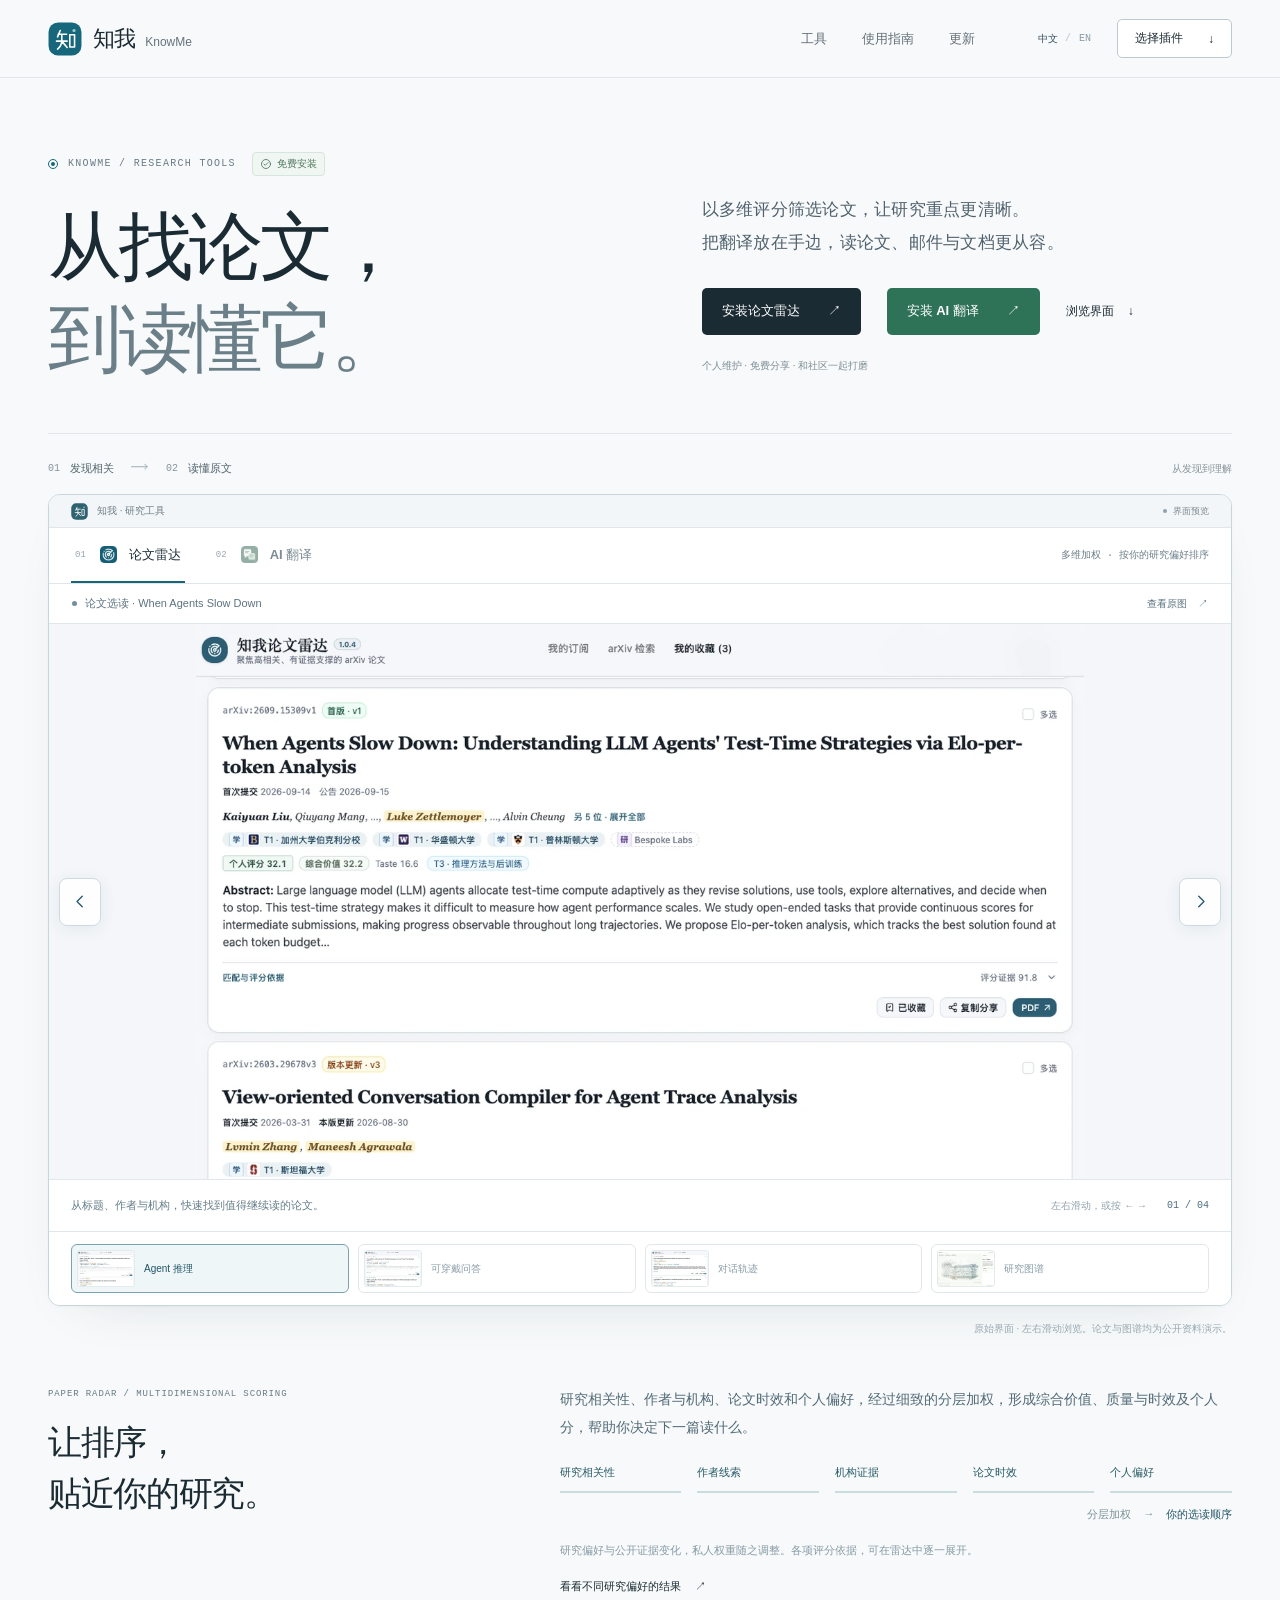
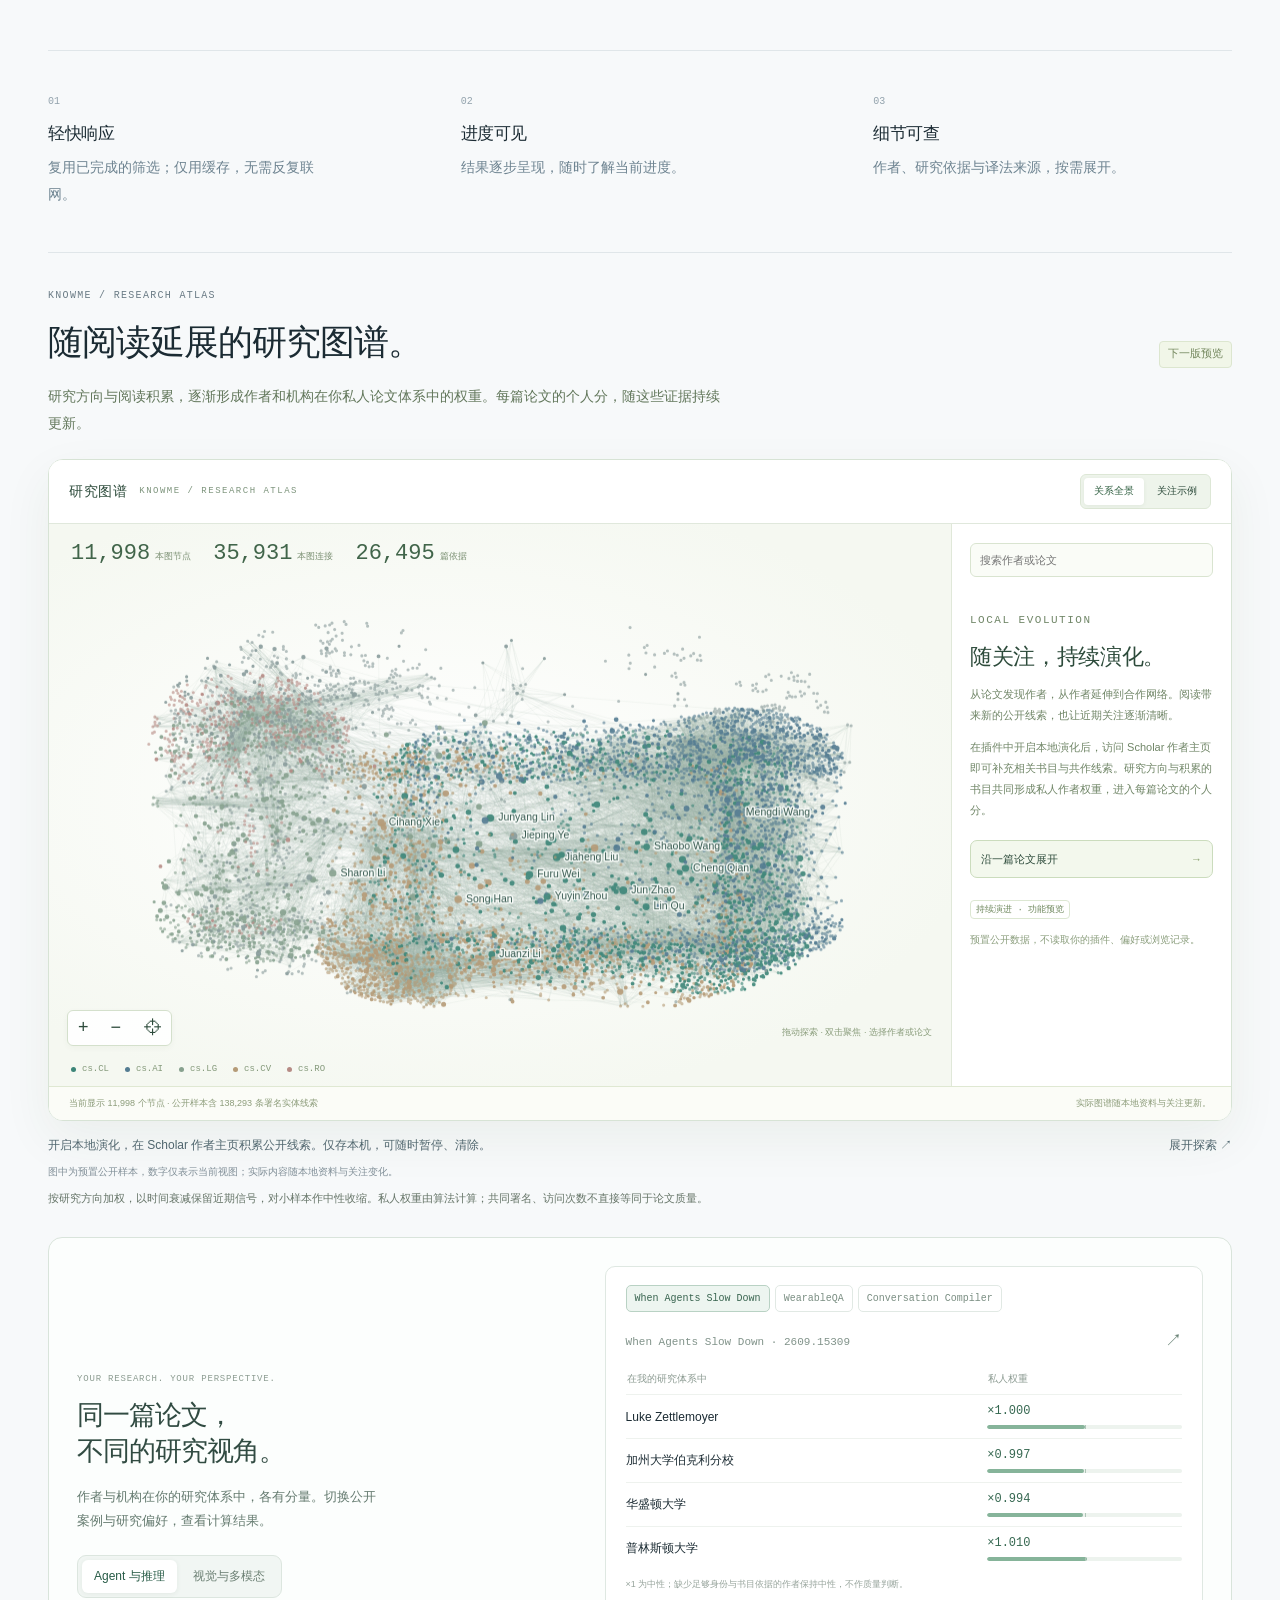
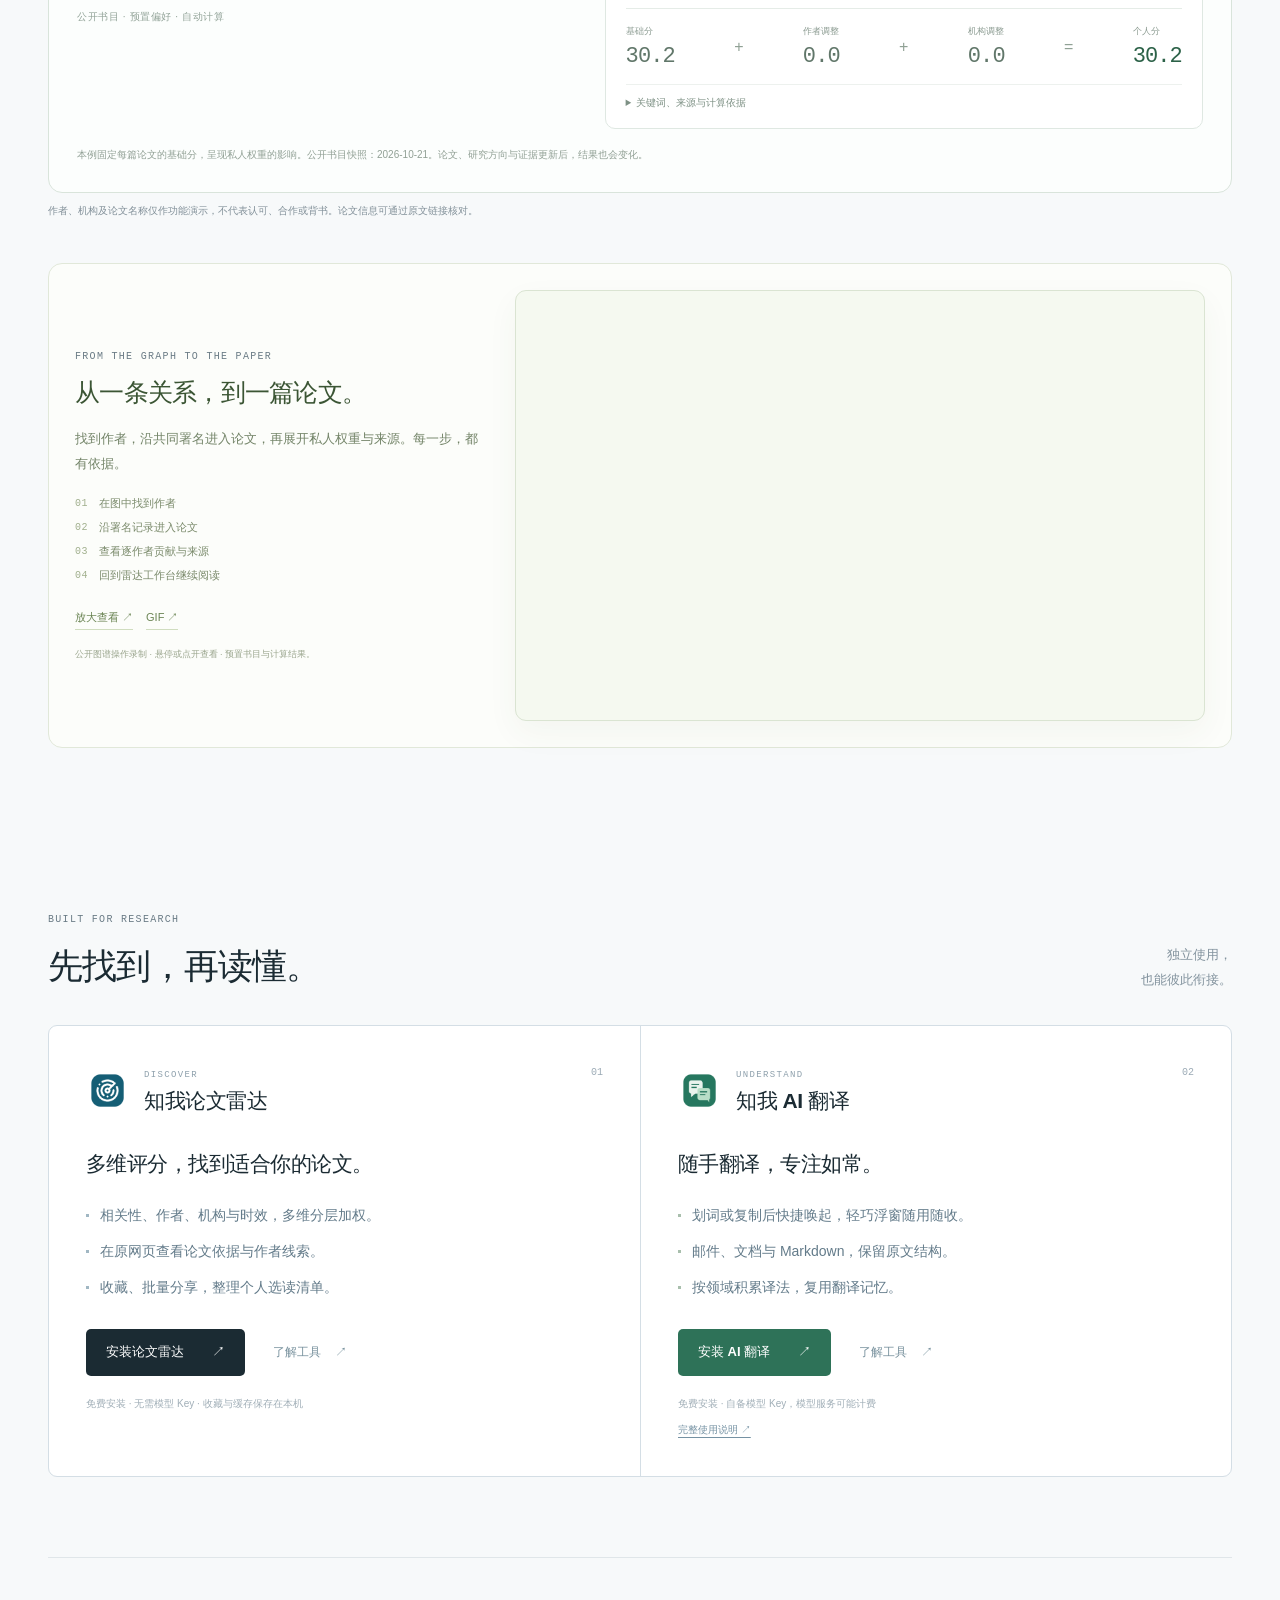
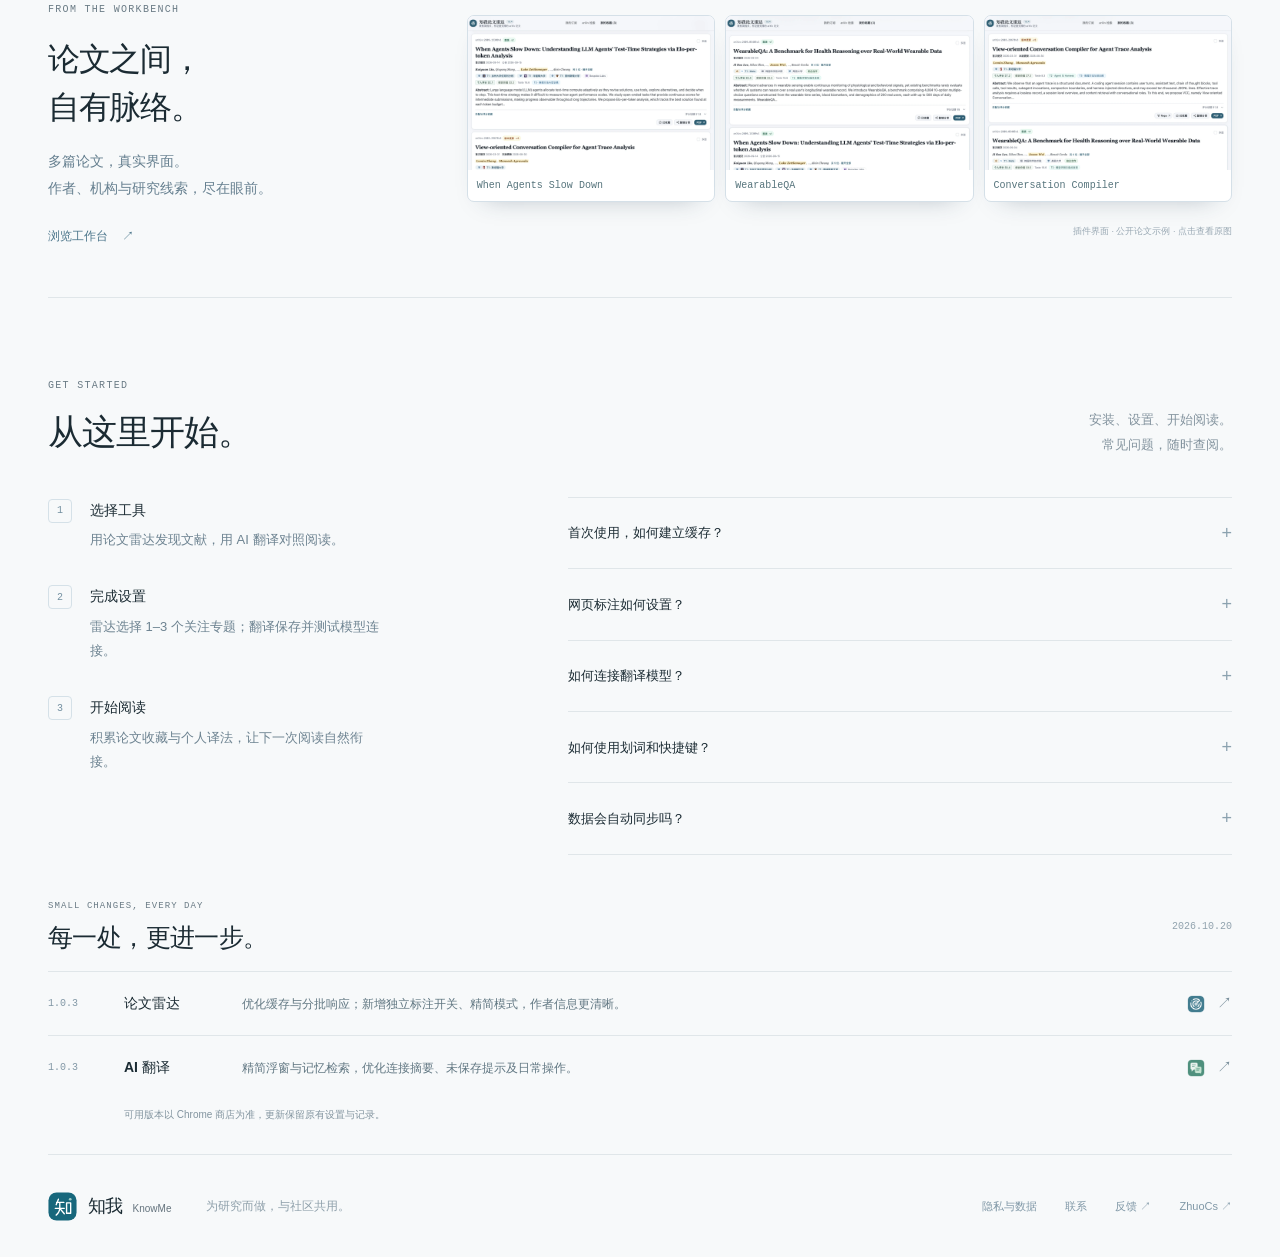
==== commit e3c6fe40: "Explain multidimensional scoring and simplify the site" ====
--- a/index.html
+++ b/index.html
@@ -4,9 +4,9 @@
   <meta charset="utf-8">
   <meta name="viewport" content="width=device-width,initial-scale=1">
   <meta name="theme-color" content="#f7f9fa">
-  <meta name="description" content="知我论文雷达与 AI 翻译。两款免费安装的 Chrome 插件，让文献发现与日常办公更从容。">
+  <meta name="description" content="个人维护、免费分享的研究工具。论文雷达以多维加权评分形成你的选读顺序，AI 翻译让跨语言阅读更顺手。">
   <meta property="og:title" content="知我 · 从找论文，到读懂它">
-  <meta property="og:description" content="发现文献，读懂邮件与文档。两款轻量工具，融入研究与日常工作。">
+  <meta property="og:description" content="个人维护、免费分享的研究工具。论文雷达以多维加权评分形成你的选读顺序，AI 翻译让跨语言阅读更顺手。">
   <meta property="og:type" content="website">
   <meta property="og:image" content="https://hackerchenzhuo.github.io/knowme-ai-translate-site/assets/social-preview.png">
   <meta property="og:image:width" content="1200">
@@ -21,16 +21,16 @@
   <meta name="twitter:card" content="summary_large_image">
   <title>知我 · 从找论文，到读懂它</title>
   <link rel="icon" type="image/svg+xml" href="assets/knowme.svg">
-  <link rel="stylesheet" href="style.css?v=20261022-gallery2">
-  <script src="app.js?v=20261022-gallery2" defer></script>
-  <script src="assets/atlas-motion.js?v=20261022-gallery2" defer></script>
+  <link rel="stylesheet" href="style.css?v=20261022-community1">
+  <script src="app.js?v=20261022-community1" defer></script>
+  <script src="assets/atlas-motion.js?v=20261022-community1" defer></script>
 </head>
 <body>
   <a class="skip-link" href="#main">跳到正文</a>
   <header class="site-header">
     <nav class="shell navigation" aria-label="主导航">
       <a class="brand" href="#top" aria-label="知我首页"><img src="assets/knowme.svg" width="34" height="34" alt=""><span>知我<span class="brand-en">KnowMe</span></span></a>
-      <div class="nav-links"><a href="#products">产品</a><a href="#guide">使用指南</a><a href="#updates">更新</a></div>
+      <div class="nav-links"><a href="#products">工具</a><a href="#guide">使用指南</a><a href="#updates">更新</a></div>
       <div class="nav-actions"><div class="language-switch" aria-label="网站语言"><span class="lang-current" lang="zh-CN">中文</span><span class="language-divider" aria-hidden="true">/</span><a href="en/" hreflang="en" lang="en" aria-label="Switch to English">EN</a></div><a class="nav-install" href="#products">选择插件 <span aria-hidden="true">↓</span></a></div>
     </nav>
   </header>
@@ -41,19 +41,19 @@
         <h1 id="hero-title"><span>从找论文，</span><span class="accent">到读懂它。</span></h1>
       </div>
       <div class="hero-intro">
-        <p class="hero-copy">发现文献，读懂邮件与文档。<br>两款轻量 Chrome 插件，融入研究与日常工作。</p>
-        <div class="hero-links"><a class="button primary" href="https://chromewebstore.google.com/detail/aneomkhamcijmfmeeegocbknklflilof?hl=zh-CN" target="_blank" rel="noopener noreferrer">安装论文雷达 <span aria-hidden="true">↗</span></a><a class="button green" href="https://chromewebstore.google.com/detail/ggbnigoglmfkdfmjggiifmfoinncblgm?hl=zh-CN" target="_blank" rel="noopener noreferrer">安装 AI 翻译 <span aria-hidden="true">↗</span></a><a class="text-link" id="watch-demo" href="#experience">观看演示 <span aria-hidden="true">↓</span></a></div>
-        <p class="hero-note"><span aria-hidden="true">◌</span> Chrome 商店安装 · 收藏与记忆留在本机</p>
+        <p class="hero-copy">以多维评分筛选论文，让研究重点更清晰。<br>把翻译放在手边，读论文、邮件与文档更从容。</p>
+        <div class="hero-links"><a class="button primary" href="https://chromewebstore.google.com/detail/aneomkhamcijmfmeeegocbknklflilof?hl=zh-CN" target="_blank" rel="noopener noreferrer">安装论文雷达 <span aria-hidden="true">↗</span></a><a class="button green" href="https://chromewebstore.google.com/detail/ggbnigoglmfkdfmjggiifmfoinncblgm?hl=zh-CN" target="_blank" rel="noopener noreferrer">安装 AI 翻译 <span aria-hidden="true">↗</span></a><a class="text-link" id="watch-demo" href="#experience">浏览界面 <span aria-hidden="true">↓</span></a></div>
+        <p class="hero-note">个人维护 · 免费分享 · 和社区一起打磨</p>
       </div>
       <div class="experience-heading"><p><span>01</span> 发现相关 <span class="flow-connector" aria-hidden="true">⟶</span> <span>02</span> 读懂原文</p><span>从发现到理解</span></div>
       <div class="experience" id="experience" data-mode="radar" data-stage="0">
-        <div class="window-bar"><span class="window-title"><img src="assets/knowme.svg" width="17" height="17" alt="">知我 · 研究工具</span><span class="demo-label"><i aria-hidden="true"></i>产品演示</span></div>
+        <div class="window-bar"><span class="window-title"><img src="assets/knowme.svg" width="17" height="17" alt="">知我 · 研究工具</span><span class="demo-label"><i aria-hidden="true"></i>界面预览</span></div>
         <div class="demo-toolbar">
           <div class="product-tabs" role="tablist" aria-label="选择工具演示">
             <button class="product-tab" id="radar-tab" role="tab" type="button" aria-selected="true" aria-controls="radar-demo" data-mode="radar"><span class="product-tab-index" aria-hidden="true">01</span><img src="assets/radar.png" width="23" height="23" alt="">论文雷达</button>
             <button class="product-tab" id="translate-tab" role="tab" type="button" aria-selected="false" aria-controls="translate-demo" tabindex="-1" data-mode="translate"><span class="product-tab-index" aria-hidden="true">02</span><img src="assets/translate.png" width="23" height="23" alt="">AI 翻译</button>
           </div>
-          <p class="tour-state"><i aria-hidden="true"></i><span id="tour-caption" role="status">自动演示 · 从标题、作者与机构，快速找到值得继续读的论文。</span></p>
+          <p class="tour-state"><span id="tour-caption">多维加权 · 按你的研究偏好排序</span></p>
         </div>
         <div id="radar-demo" class="demo-panel radar-panel" role="tabpanel" aria-labelledby="radar-tab">
           <div class="capture-heading"><span><i aria-hidden="true"></i><span id="capture-title">论文选读 · When Agents Slow Down</span></span><a id="capture-original" href="assets/radar-agents.png" target="_blank" rel="noopener noreferrer">查看原图 <span aria-hidden="true">↗</span></a></div>
@@ -143,14 +143,18 @@
         </div>
         <div class="demo-controls">
           <div class="stage-controls" role="group" aria-label="选择演示画面"><button type="button" data-stage="0" aria-pressed="true"><span class="stage-number">01</span><img class="stage-thumb" src="assets/radar-agents-thumb.webp" alt="" width="220" height="138" loading="lazy"><span class="stage-name">Agent 推理</span></button><button type="button" data-stage="1" aria-pressed="false"><span class="stage-number">02</span><img class="stage-thumb" src="assets/radar-wearableqa-thumb.webp" alt="" width="220" height="138" loading="lazy"><span class="stage-name">可穿戴问答</span></button><button type="button" data-stage="2" aria-pressed="false"><span class="stage-number">03</span><img class="stage-thumb" src="assets/radar-conversation-thumb.webp" alt="" width="220" height="138" loading="lazy"><span class="stage-name">对话轨迹</span></button><button type="button" data-stage="3" aria-pressed="false"><span class="stage-number">04</span><img class="stage-thumb" src="assets/radar-research-map-thumb.webp" alt="" width="220" height="138" loading="lazy"><span class="stage-name">研究图谱</span></button></div>
-          <div class="playback-controls"><span class="tour-position" id="tour-position" aria-hidden="true">01 / 04</span><button type="button" id="play-demo" aria-label="暂停演示"><svg viewBox="0 0 20 20" aria-hidden="true"><path d="M7 5v10M13 5v10"></path></svg><span>暂停</span></button><button type="button" id="replay-demo" aria-label="重播演示"><svg viewBox="0 0 20 20" aria-hidden="true"><path d="M4 7a6 6 0 1 1-1 5M4 3v5h5"></path></svg><span>重播</span></button></div>
-        </div>
-        <div class="demo-progress" aria-hidden="true"><span></span></div>
+
+        </div>
       </div>
       <p class="demo-disclaimer" id="demo-disclaimer">原始界面 · 左右滑动浏览。论文与图谱均为公开资料演示。</p>
     </section>
 
-    <section class="principles shell" aria-label="设计取舍">
+    <section class="score-section shell" id="ranking" aria-labelledby="score-title">
+      <div class="score-heading"><p class="eyebrow">PAPER RADAR / MULTIDIMENSIONAL SCORING</p><h2 id="score-title">让排序，<br>贴近你的研究。</h2></div>
+      <div class="score-copy"><p>研究相关性、作者与机构、论文时效和个人偏好，经过细致的分层加权，形成综合价值、质量与时效及个人分，帮助你决定下一篇读什么。</p><div class="score-signals" aria-label="评分维度"><span>研究相关性</span><span>作者线索</span><span>机构证据</span><span>论文时效</span><span>个人偏好</span></div><div class="score-result"><span>分层加权</span><span aria-hidden="true">→</span><strong>你的选读顺序</strong></div><p class="score-note">研究偏好与公开证据变化，私人权重随之调整。各项评分依据，可在雷达中逐一展开。</p><a class="text-link" href="#personal-ranking-preview">看看不同研究偏好的结果 <span aria-hidden="true">↗</span></a></div>
+    </section>
+
+    <section class="principles shell" aria-label="日常使用">
       <div><span class="principle-number">01</span><h2>轻快响应</h2><p>复用已完成的筛选；仅用缓存，无需反复联网。</p></div>
       <div><span class="principle-number">02</span><h2>进度可见</h2><p>结果逐步呈现，随时了解当前进度。</p></div>
       <div><span class="principle-number">03</span><h2>细节可查</h2><p>作者、研究依据与译法来源，按需展开。</p></div>
@@ -159,8 +163,8 @@
     <section class="atlas-section shell" id="research-atlas" aria-labelledby="atlas-title">
       <div class="section-heading"><div><p class="eyebrow">KNOWME / RESEARCH ATLAS</p><h2 id="atlas-title">随阅读延展的研究图谱。</h2></div><span class="atlas-preview">下一版预览</span></div>
       <p class="atlas-intro">研究方向与阅读积累，逐渐形成作者和机构在你私人论文体系中的权重。每篇论文的个人分，随这些证据持续更新。</p>
-      <div class="atlas-frame" data-atlas-state="idle" aria-busy="false"><div class="atlas-loading" role="status"><span class="atlas-loading-mark" aria-hidden="true"></span><span class="atlas-loading-label">正在展开研究图谱…</span></div><iframe data-atlas-src="assets/research-atlas.html?v=20261022-gallery2" title="可探索的作者合作图谱 · 公开数据演示" loading="eager" sandbox="allow-scripts allow-same-origin allow-popups allow-popups-to-escape-sandbox"></iframe></div>
-      <div class="atlas-notes"><p>开启本地演化，在 Scholar 作者主页积累公开线索。仅存本机，可随时暂停、清除。</p><a href="assets/research-atlas.html?v=20261022-gallery2" target="_blank" rel="noopener noreferrer">展开探索 <span aria-hidden="true">↗</span></a></div>
+      <div class="atlas-frame" data-atlas-state="idle" aria-busy="false"><div class="atlas-loading" role="status"><span class="atlas-loading-mark" aria-hidden="true"></span><span class="atlas-loading-label">正在展开研究图谱…</span></div><iframe data-atlas-src="assets/research-atlas.html?v=20261022-community1" title="可探索的作者合作图谱 · 公开数据演示" loading="eager" sandbox="allow-scripts allow-same-origin allow-popups allow-popups-to-escape-sandbox"></iframe></div>
+      <div class="atlas-notes"><p>开启本地演化，在 Scholar 作者主页积累公开线索。仅存本机，可随时暂停、清除。</p><a href="assets/research-atlas.html?v=20261022-community1" target="_blank" rel="noopener noreferrer">展开探索 <span aria-hidden="true">↗</span></a></div>
       <p class="atlas-source">图中为预置公开样本，数字仅表示当前视图；实际内容随本地资料与关注变化。</p>
       <p class="atlas-source atlas-score-note" id="atlas-score-note">按研究方向加权，以时间衰减保留近期信号，对小样本作中性收缩。私人权重由算法计算；共同署名、访问次数不直接等同于论文质量。</p>
 
@@ -175,20 +179,20 @@
  <script type="application/json" id="personal-preview-data">{"asOf":"2026-10-21","source":"Precomputed by the extension engine using public bibliography. Preset preferences; no browsing history or personal data.","papers":[{"id":"2609.15309","short":"When Agents Slow Down","focusAuthor":"Luke Zettlemoyer","title":"When Agents Slow Down: Understanding LLM Agents' Test-Time Strategies via Elo-per-token Analysis","url":"https://arxiv.org/abs/2609.15309","cases":[{"id":"agents","name":"Agent 与推理","nameEn":"Agents & reasoning","base":30.2,"authorAdjustment":0,"institutionAdjustment":0,"total":30.2,"authors":[{"name":"Luke Zettlemoyer","weight":1,"judged":0,"matched":0,"adjustment":0,"state":"neutral"}],"institutions":[{"id":"berkeley","name":"加州大学伯克利分校","weight":0.997,"papers":573,"fit":1,"keywords":["agent"],"examples":[{"id":"2609.19090","title":"Securing quantum error correction against misleading advice from AI agents","date":"2026-09-16","url":"https://arxiv.org/abs/2609.19090"},{"id":"2609.15309","title":"When Agents Slow Down: Understanding LLM Agents' Test-Time Strategies via Elo-per-token Analysis","date":"2026-09-14","url":"https://arxiv.org/abs/2609.15309"},{"id":"2609.16436","title":"Interpreting and Steering LLM Agents for Social Simulations","date":"2026-09-14","url":"https://arxiv.org/abs/2609.16436"}],"state":"ready"},{"id":"washington","name":"华盛顿大学","weight":0.994,"papers":472,"fit":0.9,"keywords":["agent"],"examples":[{"id":"2609.15309","title":"When Agents Slow Down: Understanding LLM Agents' Test-Time Strategies via Elo-per-token Analysis","date":"2026-09-14","url":"https://arxiv.org/abs/2609.15309"},{"id":"2609.13443","title":"Learning to Solve Hard Problems in RL for LLMs by Never Giving Up","date":"2026-09-11","url":"https://arxiv.org/abs/2609.13443"},{"id":"2609.06783","title":"AURA-Eval: Evaluation Framework for Acting Under Risk Awareness in LLM Agent Trajectories","date":"2026-09-06","url":"https://arxiv.org/abs/2609.06783"}],"state":"ready"},{"id":"princeton","name":"普林斯顿大学","weight":1.01,"papers":367,"fit":1.5,"keywords":["reasoning","agent"],"examples":[{"id":"2609.15309","title":"When Agents Slow Down: Understanding LLM Agents' Test-Time Strategies via Elo-per-token Analysis","date":"2026-09-14","url":"https://arxiv.org/abs/2609.15309"},{"id":"2608.05139","title":"Toward Skill-Native LLMs: Skill Entropy for Benchmarking and Training Long-Horizon Reasoning","date":"2026-08-05","url":"https://arxiv.org/abs/2608.05139"},{"id":"2605.29025","title":"When Models Disagree: Rethinking LLM Evaluation for Public Comment Analysis","date":"2026-05-27","url":"https://arxiv.org/abs/2605.29025"}],"state":"ready"}]},{"id":"vision","name":"视觉与多模态","nameEn":"Vision & multimodal","base":30.2,"authorAdjustment":0,"institutionAdjustment":-0.1,"total":30.1,"authors":[{"name":"Luke Zettlemoyer","weight":1,"judged":0,"matched":0,"adjustment":0,"state":"neutral"}],"institutions":[{"id":"berkeley","name":"加州大学伯克利分校","weight":0.965,"papers":573,"fit":0,"keywords":["agent","LLM","advice","demonstration"],"examples":[{"id":"2609.19090","title":"Securing quantum error correction against misleading advice from AI agents","date":"2026-09-16","url":"https://arxiv.org/abs/2609.19090"},{"id":"2609.15309","title":"When Agents Slow Down: Understanding LLM Agents' Test-Time Strategies via Elo-per-token Analysis","date":"2026-09-14","url":"https://arxiv.org/abs/2609.15309"},{"id":"2609.16436","title":"Interpreting and Steering LLM Agents for Social Simulations","date":"2026-09-14","url":"https://arxiv.org/abs/2609.16436"}],"state":"ready"},{"id":"washington","name":"华盛顿大学","weight":0.966,"papers":472,"fit":0,"keywords":["never","agent","LLM","fitted"],"examples":[{"id":"2609.15309","title":"When Agents Slow Down: Understanding LLM Agents' Test-Time Strategies via Elo-per-token Analysis","date":"2026-09-14","url":"https://arxiv.org/abs/2609.15309"},{"id":"2609.13443","title":"Learning to Solve Hard Problems in RL for LLMs by Never Giving Up","date":"2026-09-11","url":"https://arxiv.org/abs/2609.13443"},{"id":"2609.06783","title":"AURA-Eval: Evaluation Framework for Acting Under Risk Awareness in LLM Agent Trajectories","date":"2026-09-06","url":"https://arxiv.org/abs/2609.06783"}],"state":"ready"},{"id":"princeton","name":"普林斯顿大学","weight":0.966,"papers":367,"fit":0,"keywords":["reasoning","galaxy","agent","LLM","public"],"examples":[{"id":"2609.15309","title":"When Agents Slow Down: Understanding LLM Agents' Test-Time Strategies via Elo-per-token Analysis","date":"2026-09-14","url":"https://arxiv.org/abs/2609.15309"},{"id":"2608.05139","title":"Toward Skill-Native LLMs: Skill Entropy for Benchmarking and Training Long-Horizon Reasoning","date":"2026-08-05","url":"https://arxiv.org/abs/2608.05139"},{"id":"2605.29025","title":"When Models Disagree: Rethinking LLM Evaluation for Public Comment Analysis","date":"2026-05-27","url":"https://arxiv.org/abs/2605.29025"}],"state":"ready"}]}]},{"id":"2609.05405","short":"WearableQA","focusAuthor":"Jason Wei","title":"WearableQA: A Benchmark for Health Reasoning over Real-World Wearable Data","url":"https://arxiv.org/abs/2609.05405","cases":[{"id":"agents","name":"Agent 与推理","nameEn":"Agents & reasoning","base":28.5,"authorAdjustment":0,"institutionAdjustment":0,"total":28.5,"authors":[{"name":"Jason Wei","weight":1,"judged":0,"matched":0,"adjustment":0,"state":"neutral"}],"institutions":[{"id":"meta","name":"Meta","weight":0.988,"papers":345,"fit":0.7,"keywords":["agent"],"examples":[{"id":"2609.10922","title":"Auto-RecSys: Harnessing Autonomous Research Agents for Industry-Scale Recommender System","date":"2026-09-10","url":"https://arxiv.org/abs/2609.10922"},{"id":"2609.03109","title":"SLIDEFORGE: An LLM Agent for Controllable Editing of Slides as Structured Artifacts","date":"2026-09-02","url":"https://arxiv.org/abs/2609.03109"},{"id":"2608.05446","title":"EvoHarness-RL: Learning Self-Evolving Runtime Harness for Long-Horizon LLM Agents","date":"2026-08-05","url":"https://arxiv.org/abs/2608.05446"}],"state":"ready"}]},{"id":"vision","name":"视觉与多模态","nameEn":"Vision & multimodal","base":28.5,"authorAdjustment":0,"institutionAdjustment":-0.1,"total":28.4,"authors":[{"name":"Jason Wei","weight":1,"judged":0,"matched":0,"adjustment":0,"state":"neutral"}],"institutions":[{"id":"meta","name":"Meta","weight":0.966,"papers":345,"fit":0,"keywords":["ads","recommendation","eye","agent","recommender"],"examples":[{"id":"2609.10922","title":"Auto-RecSys: Harnessing Autonomous Research Agents for Industry-Scale Recommender System","date":"2026-09-10","url":"https://arxiv.org/abs/2609.10922"},{"id":"2609.03109","title":"SLIDEFORGE: An LLM Agent for Controllable Editing of Slides as Structured Artifacts","date":"2026-09-02","url":"https://arxiv.org/abs/2609.03109"},{"id":"2608.05446","title":"EvoHarness-RL: Learning Self-Evolving Runtime Harness for Long-Horizon LLM Agents","date":"2026-08-05","url":"https://arxiv.org/abs/2608.05446"}],"state":"ready"}]}]},{"id":"2603.29678","short":"Conversation Compiler","focusAuthor":"Maneesh Agrawala","title":"View-oriented Conversation Compiler for Agent Trace Analysis","url":"https://arxiv.org/abs/2603.29678","cases":[{"id":"agents","name":"Agent 与推理","nameEn":"Agents & reasoning","base":21.3,"authorAdjustment":0,"institutionAdjustment":0,"total":21.3,"authors":[{"name":"Maneesh Agrawala","weight":1,"judged":0,"matched":0,"adjustment":0,"state":"neutral"}],"institutions":[{"id":"stanford","name":"斯坦福大学","weight":1.021,"papers":911,"fit":1.9,"keywords":["agent","reasoning"],"examples":[{"id":"2605.11633","title":"Can LLM Agents Respond to Disasters? Benchmarking Heterogeneous Geospatial Reasoning in Emergency Operations","date":"2026-05-12","url":"https://arxiv.org/abs/2605.11633"},{"id":"2609.19883","title":"PetriBench: Benchmarking LLM Reasoning over Dynamic State Spaces","date":"2026-09-17","url":"https://arxiv.org/abs/2609.19883"},{"id":"2608.05643","title":"Refining Over Resampling: Test-Time Self-Correction for LLM Reasoning","date":"2026-08-06","url":"https://arxiv.org/abs/2608.05643"}],"state":"ready"}]},{"id":"vision","name":"视觉与多模态","nameEn":"Vision & multimodal","base":21.3,"authorAdjustment":0,"institutionAdjustment":0,"total":21.3,"authors":[{"name":"Maneesh Agrawala","weight":1,"judged":0,"matched":0,"adjustment":0,"state":"neutral"}],"institutions":[{"id":"stanford","name":"斯坦福大学","weight":0.988,"papers":911,"fit":0.8,"keywords":["diffusion"],"examples":[{"id":"2605.11633","title":"Can LLM Agents Respond to Disasters? Benchmarking Heterogeneous Geospatial Reasoning in Emergency Operations","date":"2026-05-12","url":"https://arxiv.org/abs/2605.11633"},{"id":"2609.19883","title":"PetriBench: Benchmarking LLM Reasoning over Dynamic State Spaces","date":"2026-09-17","url":"https://arxiv.org/abs/2609.19883"},{"id":"2608.05643","title":"Refining Over Resampling: Test-Time Self-Correction for LLM Reasoning","date":"2026-08-06","url":"https://arxiv.org/abs/2608.05643"}],"state":"ready"}]}]}]}</script></div>
 <p class="atlas-source public-attribution">作者、机构及论文名称仅作功能演示，不代表认可、合作或背书。论文信息可通过原文链接核对。</p>
       <div class="atlas-walkthrough" id="research-demo">
-        <div class="atlas-walkthrough-copy"><p class="eyebrow">FROM THE GRAPH TO THE PAPER</p><h3>从一条关系，到一篇论文。</h3><p>找到作者，沿共同署名进入论文，再展开私人权重与来源。每一步，都有依据。</p><ol><li>在图中找到作者</li><li>沿署名记录进入论文</li><li>查看逐作者贡献与来源</li><li>回到雷达工作台继续阅读</li></ol><div class="atlas-motion-actions"><button type="button" id="atlas-motion-toggle">暂停演示</button><button type="button" id="atlas-motion-open">放大观看 <span aria-hidden="true">↗</span></button><a href="assets/research-to-paper.gif?v=20261022-gallery2" target="_blank" rel="noopener noreferrer">GIF <span aria-hidden="true">↗</span></a></div><small>公开图谱交互录制；预置书目与计算结果，播放节奏经过调整。</small></div>
-        <button class="atlas-motion-preview" type="button" aria-label="放大观看图谱到论文的操作演示"><img id="atlas-motion-image" data-motion="assets/research-to-paper.webp?v=20261022-gallery2" data-poster="assets/research-to-paper-poster.webp?v=20261022-gallery2" width="1280" height="800" loading="lazy" decoding="async" alt="从公开合作图谱进入论文，切换研究视角并查看权重依据。"></button>
+        <div class="atlas-walkthrough-copy"><p class="eyebrow">FROM THE GRAPH TO THE PAPER</p><h3>从一条关系，到一篇论文。</h3><p>找到作者，沿共同署名进入论文，再展开私人权重与来源。每一步，都有依据。</p><ol><li>在图中找到作者</li><li>沿署名记录进入论文</li><li>查看逐作者贡献与来源</li><li>回到雷达工作台继续阅读</li></ol><div class="atlas-motion-actions"><button type="button" id="atlas-motion-open">放大查看 <span aria-hidden="true">↗</span></button><a href="assets/research-to-paper.gif?v=20261022-community1" target="_blank" rel="noopener noreferrer">GIF <span aria-hidden="true">↗</span></a></div><small>公开图谱操作录制 · 悬停或点开查看 · 预置书目与计算结果。</small></div>
+        <button class="atlas-motion-preview" type="button" aria-label="放大查看图谱到论文的操作演示"><img id="atlas-motion-image" data-motion="assets/research-to-paper.webp?v=20261022-community1" data-poster="assets/research-to-paper-poster.webp?v=20261022-community1" width="1280" height="800" loading="lazy" decoding="async" alt="从公开合作图谱进入论文，切换研究视角并查看权重依据。"></button>
       </div>
     </section>
 
     <section class="products-section shell" id="products" aria-labelledby="products-title">
       <div class="section-heading"><div><p class="eyebrow">BUILT FOR RESEARCH</p><h2 id="products-title">先找到，再读懂。</h2></div><p>独立使用，<br>也能彼此衔接。</p></div>
       <div class="product-pair">
-        <article class="product-card radar-product" id="radar"><div class="product-identity"><img src="assets/radar.png" width="48" height="48" alt=""><div><span class="product-role">DISCOVER</span><h3>知我论文雷达</h3></div><span class="product-index" aria-hidden="true">01</span></div><p class="product-intro">把时间留给值得读的论文。</p><ul><li>按专题、子项与机构筛选 arXiv 论文。</li><li>在原网页查看论文依据与作者线索。</li><li>收藏、批量分享，整理个人选读清单。</li></ul><div class="product-actions"><a class="button primary" href="https://chromewebstore.google.com/detail/aneomkhamcijmfmeeegocbknklflilof?hl=zh-CN" target="_blank" rel="noopener noreferrer">安装论文雷达 <span aria-hidden="true">↗</span></a><a class="text-link" href="radar/">了解产品 <span aria-hidden="true">↗</span></a></div><p class="product-fineprint">免费安装 · 无需模型 Key · 收藏与缓存保存在本机</p></article>
-        <article class="product-card translate-product" id="translate"><div class="product-identity"><img src="assets/translate.png" width="48" height="48" alt=""><div><span class="product-role">UNDERSTAND</span><h3>知我 AI 翻译</h3></div><span class="product-index" aria-hidden="true">02</span></div><p class="product-intro">随手翻译，专注如常。</p><ul><li>划词或复制后快捷唤起，轻巧浮窗随用随收。</li><li>邮件、文档与 Markdown，保留原文结构。</li><li>按领域积累译法，复用翻译记忆。</li></ul><div class="product-actions"><a class="button green" href="https://chromewebstore.google.com/detail/ggbnigoglmfkdfmjggiifmfoinncblgm?hl=zh-CN" target="_blank" rel="noopener noreferrer">安装 AI 翻译 <span aria-hidden="true">↗</span></a><a class="text-link" href="translate/">了解产品 <span aria-hidden="true">↗</span></a></div><p class="product-fineprint">免费安装 · 自备模型 Key，模型服务可能计费<br><a class="inline-doc" href="help.html">完整使用说明 ↗</a></p></article>
-      </div>
-    </section>
-
-    <section class="real-view shell" aria-labelledby="real-title"><div class="real-copy"><p class="eyebrow">FROM THE PRODUCT</p><h2 id="real-title">论文之间，<br>自有脉络。</h2><p>多篇论文，真实界面。<br>作者、机构与研究线索，尽在眼前。</p><button class="text-link" type="button" data-open-demo="radar">浏览工作台 <span aria-hidden="true">↗</span></button></div><figure class="paper-capture-grid"><a href="assets/radar-agents.png" target="_blank" rel="noopener noreferrer"><img src="assets/radar-agents.webp" alt="Paper Radar · When Agents Slow Down" width="1280" height="800" loading="lazy"><span>When Agents Slow Down</span></a><a href="assets/radar-wearableqa.png" target="_blank" rel="noopener noreferrer"><img src="assets/radar-wearableqa.webp" alt="Paper Radar · WearableQA" width="1280" height="800" loading="lazy"><span>WearableQA</span></a><a href="assets/radar-conversation.png" target="_blank" rel="noopener noreferrer"><img src="assets/radar-conversation.webp" alt="Paper Radar · Conversation Compiler" width="1280" height="800" loading="lazy"><span>Conversation Compiler</span></a><figcaption>插件界面 · 公开论文示例 · 点击查看原图</figcaption></figure></section>
+        <article class="product-card radar-product" id="radar"><div class="product-identity"><img src="assets/radar.png" width="48" height="48" alt=""><div><span class="product-role">DISCOVER</span><h3>知我论文雷达</h3></div><span class="product-index" aria-hidden="true">01</span></div><p class="product-intro">多维评分，找到适合你的论文。</p><ul><li>相关性、作者、机构与时效，多维分层加权。</li><li>在原网页查看论文依据与作者线索。</li><li>收藏、批量分享，整理个人选读清单。</li></ul><div class="product-actions"><a class="button primary" href="https://chromewebstore.google.com/detail/aneomkhamcijmfmeeegocbknklflilof?hl=zh-CN" target="_blank" rel="noopener noreferrer">安装论文雷达 <span aria-hidden="true">↗</span></a><a class="text-link" href="radar/">了解工具 <span aria-hidden="true">↗</span></a></div><p class="product-fineprint">免费安装 · 无需模型 Key · 收藏与缓存保存在本机</p></article>
+        <article class="product-card translate-product" id="translate"><div class="product-identity"><img src="assets/translate.png" width="48" height="48" alt=""><div><span class="product-role">UNDERSTAND</span><h3>知我 AI 翻译</h3></div><span class="product-index" aria-hidden="true">02</span></div><p class="product-intro">随手翻译，专注如常。</p><ul><li>划词或复制后快捷唤起，轻巧浮窗随用随收。</li><li>邮件、文档与 Markdown，保留原文结构。</li><li>按领域积累译法，复用翻译记忆。</li></ul><div class="product-actions"><a class="button green" href="https://chromewebstore.google.com/detail/ggbnigoglmfkdfmjggiifmfoinncblgm?hl=zh-CN" target="_blank" rel="noopener noreferrer">安装 AI 翻译 <span aria-hidden="true">↗</span></a><a class="text-link" href="translate/">了解工具 <span aria-hidden="true">↗</span></a></div><p class="product-fineprint">免费安装 · 自备模型 Key，模型服务可能计费<br><a class="inline-doc" href="help.html">完整使用说明 ↗</a></p></article>
+      </div>
+    </section>
+
+    <section class="real-view shell" aria-labelledby="real-title"><div class="real-copy"><p class="eyebrow">FROM THE WORKBENCH</p><h2 id="real-title">论文之间，<br>自有脉络。</h2><p>多篇论文，真实界面。<br>作者、机构与研究线索，尽在眼前。</p><button class="text-link" type="button" data-open-demo="radar">浏览工作台 <span aria-hidden="true">↗</span></button></div><figure class="paper-capture-grid"><a href="assets/radar-agents.png" target="_blank" rel="noopener noreferrer"><img src="assets/radar-agents.webp" alt="Paper Radar · When Agents Slow Down" width="1280" height="800" loading="lazy"><span>When Agents Slow Down</span></a><a href="assets/radar-wearableqa.png" target="_blank" rel="noopener noreferrer"><img src="assets/radar-wearableqa.webp" alt="Paper Radar · WearableQA" width="1280" height="800" loading="lazy"><span>WearableQA</span></a><a href="assets/radar-conversation.png" target="_blank" rel="noopener noreferrer"><img src="assets/radar-conversation.webp" alt="Paper Radar · Conversation Compiler" width="1280" height="800" loading="lazy"><span>Conversation Compiler</span></a><figcaption>插件界面 · 公开论文示例 · 点击查看原图</figcaption></figure></section>
 
     <section class="guide-section shell" id="guide" aria-labelledby="guide-title"><div class="section-heading"><div><p class="eyebrow">GET STARTED</p><h2 id="guide-title">从这里开始。</h2></div><p>安装、设置、开始阅读。<br>常见问题，随时查阅。</p></div><div class="guide-grid"><div class="quick-start"><div><span>1</span><p><strong>选择工具</strong><span>用论文雷达发现文献，用 AI 翻译对照阅读。</span></p></div><div><span>2</span><p><strong>完成设置</strong><span>雷达选择 1–3 个关注专题；翻译保存并测试模型连接。</span></p></div><div><span>3</span><p><strong>开始阅读</strong><span>积累论文收藏与个人译法，让下一次阅读自然衔接。</span></p></div></div><div class="faq-list">
       <details><summary>首次使用，如何建立缓存？<span aria-hidden="true">+</span></summary><p>先选专题，执行一次「联网更新」。之后可用「仅用缓存」回看相同日期与筛选范围。缓存模式不会访问 arXiv；如需最新论文，请主动更新。</p></details>
@@ -200,8 +204,8 @@
 
     <section class="updates-section shell" id="updates" aria-labelledby="updates-title"><div class="section-heading"><div><p class="eyebrow">SMALL CHANGES, EVERY DAY</p><h2 id="updates-title">每一处，更进一步。</h2></div><span class="updated-date">2026.10.20</span></div><a class="update-row" href="https://chromewebstore.google.com/detail/aneomkhamcijmfmeeegocbknklflilof?hl=zh-CN" target="_blank" rel="noopener noreferrer" aria-label="在 Chrome 商店查看论文雷达"><span class="release-version">1.0.3</span><div><h3>论文雷达</h3><p>优化缓存与分批响应；新增独立标注开关、精简模式，作者信息更清晰。</p></div><span class="update-destination"><img src="assets/radar.png" alt="" width="30" height="30"><span class="update-arrow" aria-hidden="true">↗</span></span></a><a class="update-row" href="https://chromewebstore.google.com/detail/ggbnigoglmfkdfmjggiifmfoinncblgm?hl=zh-CN" target="_blank" rel="noopener noreferrer" aria-label="在 Chrome 商店查看AI 翻译"><span class="release-version">1.0.3</span><div><h3>AI 翻译</h3><p>精简浮窗与记忆检索，优化连接摘要、未保存提示及日常操作。</p></div><span class="update-destination"><img src="assets/translate.png" alt="" width="30" height="30"><span class="update-arrow" aria-hidden="true">↗</span></span></a><p class="update-note">可用版本以 Chrome 商店为准，更新保留原有设置与记录。</p></section>
   </main>
-  <footer class="site-footer shell"><a class="brand" href="#top"><img src="assets/knowme.svg" width="30" height="30" alt=""><span>知我<span class="brand-en">KnowMe</span></span></a><p>轻量工具，深入阅读。</p><div><button type="button" id="open-privacy">隐私与数据</button><span class="contact-entry"><button type="button" aria-describedby="contact-email">联系</button><span class="contact-email" id="contact-email" role="tooltip">hackerchenzhuo@gmail.com</span></span><a href="https://github.com/hackerchenzhuo" target="_blank" rel="noopener noreferrer">ZhuoCs <span aria-hidden="true">↗</span></a></div></footer>
+  <footer class="site-footer shell"><a class="brand" href="#top"><img src="assets/knowme.svg" width="30" height="30" alt=""><span>知我<span class="brand-en">KnowMe</span></span></a><p>为研究而做，与社区共用。</p><div><button type="button" id="open-privacy">隐私与数据</button><span class="contact-entry"><button type="button" aria-describedby="contact-email">联系</button><span class="contact-email" id="contact-email" role="tooltip">hackerchenzhuo@gmail.com</span></span><a href="https://github.com/hackerchenzhuo/knowme-ai-translate-site/issues" target="_blank" rel="noopener noreferrer">反馈 <span aria-hidden="true">↗</span></a><a href="https://github.com/hackerchenzhuo" target="_blank" rel="noopener noreferrer">ZhuoCs <span aria-hidden="true">↗</span></a></div></footer>
   <dialog class="privacy-dialog" id="privacy-dialog" aria-labelledby="privacy-title"><button class="dialog-close" type="button" id="close-privacy" aria-label="关闭隐私说明">×</button><p class="eyebrow">PRIVACY, IN PLAIN WORDS</p><h2 id="privacy-title">数据如何使用。</h2><p>本页演示使用公开论文与预置文字。交互仅作用于当前页面，不调用模型，也不读取插件数据、剪贴板或浏览历史。</p><h3>论文雷达</h3><p>缓存、收藏与设置保存在当前浏览器。主动检索或更新会访问 arXiv 等公开学术来源；网页标注使用本机记录与有限基础索引。</p><h3>AI 翻译</h3><p>模型连接、个人译法与翻译历史保存在本机。翻译或测试连接时，请求会发送至你选择的模型服务，并使用对应额度。重要记忆请定期导出备份。</p><p class="privacy-foot">数据用途、权限与管理方式，详见隐私说明。</p><div class="privacy-doc-links"><a href="radar-privacy.html">论文雷达隐私说明 ↗</a><a href="privacy.html">AI 翻译隐私说明 ↗</a></div></dialog>
-  <noscript><p class="noscript-note shell">动态演示需要 JavaScript。产品说明、安装入口与常见问题仍可正常阅读。</p></noscript>
+  <noscript><p class="noscript-note shell">动态演示需要 JavaScript。工具说明、安装入口与常见问题仍可正常阅读。</p></noscript>
 </body>
 </html>
--- a/style.css
+++ b/style.css
@@ -2,15 +2,15 @@
 *{box-sizing:border-box}html{scroll-behavior:smooth;scroll-padding-top:98px}body{margin:0;background:#f7f9fa;color:var(--ink);-webkit-font-smoothing:antialiased}button,input,select{font:inherit}button,a,select{-webkit-tap-highlight-color:transparent}button{cursor:pointer;color:inherit}button:disabled{cursor:default}a{color:inherit;text-decoration:none}img,svg{vertical-align:middle}img{max-width:100%}button,a,select,summary{touch-action:manipulation}button:focus-visible,a:focus-visible,select:focus-visible,summary:focus-visible,[tabindex="0"]:focus-visible{outline:2px solid var(--accent);outline-offset:4px}button{border:0}p,h1,h2,h3,figure{margin:0}[hidden]{display:none!important}.shell{width:min(1248px,calc(100% - 96px));margin-inline:auto}.sr-only,.skip-link:not(:focus){position:absolute;width:1px;height:1px;clip-path:inset(50%);overflow:hidden;white-space:nowrap}.skip-link:focus{position:fixed;top:8px;left:16px;padding:12px 20px;background:white;z-index:100}
 .site-header{height:78px;border-bottom:1px solid var(--line);background:#f7f9faf2;position:sticky;top:0;z-index:30;backdrop-filter:blur(18px)}.navigation{height:100%;display:flex;align-items:center;justify-content:space-between;gap:36px}.brand{display:inline-flex;align-items:center;gap:11px;flex-shrink:0}.brand img{border-radius:7px}.brand>span{font-size:22px;font-weight:650;letter-spacing:-.04em}.brand-en{font-size:12px;font-weight:450;color:var(--muted);margin-left:10px;letter-spacing:0}.nav-links{display:flex;gap:35px;margin-left:auto;margin-right:27px;font-size:13px;color:#657079}.nav-links a:hover{color:var(--ink)}.nav-install{display:flex;align-items:center;justify-content:center;gap:25px;min-height:39px;padding:0 17px;border:1px solid #bdc9cf;border-radius:5px;font-size:12px;font-weight:550;background:#fff}.nav-install:hover{border-color:var(--ink)}
 .hero{display:grid;grid-template-columns:1.1fr 1fr;column-gap:70px;padding-top:74px}.eyebrow{font:10px/1.6 var(--mono);letter-spacing:.13em;color:#6a7b85;display:flex;align-items:center;gap:10px}.small-orbit{display:inline-block;width:10px;height:10px;border:1px solid var(--accent);border-radius:50%;position:relative}.small-orbit:after{content:"";position:absolute;inset:2px;background:var(--accent);border-radius:50%}h1{font-size:clamp(55px,5.8vw,79px);font-weight:600;line-height:1.24;letter-spacing:-.045em;margin-top:25px}h1>span{display:block}h1 .accent{color:#6b7f89}.hero-intro{align-self:end;padding-bottom:11px}.hero-copy{font-size:17px;line-height:1.95;letter-spacing:.015em;color:#51626e}.hero-links{display:flex;align-items:center;flex-wrap:wrap;gap:26px;margin-top:29px}.button{min-height:46px;padding:12px 19px;display:inline-flex;align-items:center;justify-content:space-between;gap:28px;border:1px solid transparent;border-radius:5px;font-size:13px;font-weight:550;line-height:1.6;transition:background .18s,transform .18s}.button:hover{transform:translateY(-1px)}.button.primary{background:var(--ink);color:white}.button.primary:hover{background:#29434f}.button.green{background:var(--green);color:white}.button.green:hover{background:#215c45}.text-link{display:inline-flex;align-items:center;gap:14px;font-size:12px;font-weight:550;background:none;padding:5px 0;line-height:1.8}.text-link:hover{color:var(--accent)}.hero-note{font-size:10px;color:#7e8d95;margin-top:22px;line-height:1.7}.hero-note>span{margin-right:5px;font-size:14px}.experience-heading{grid-column:1/-1;display:flex;align-items:center;justify-content:space-between;gap:20px;margin-top:48px;padding-top:24px;border-top:1px solid var(--line);margin-bottom:15px;font-size:11px;color:#52636d}.experience-heading p{display:flex;align-items:center;gap:10px}.experience-heading p>span:not(.flow-connector){font:10px var(--mono);color:#87949b}.flow-connector{font-size:18px;color:#a9b7be;margin-inline:7px}.experience-heading>span{color:#87939b;font-size:10px}
-.experience{grid-column:1/-1;position:relative;border:1px solid #c9d5dc;border-radius:12px;background:#fff;overflow:hidden;box-shadow:0 20px 55px -36px #354c5d38,0 1px 2px #182f3f08;scroll-margin-top:98px;--tour-progress:0}.experience[data-mode="translate"]{--accent:var(--green)}.window-bar{height:37px;background:#f3f6f8;border-bottom:1px solid var(--line);display:flex;align-items:center;justify-content:space-between;padding:0 22px;font-size:10px;color:#6d7d87}.window-title{display:inline-flex;align-items:center;gap:9px}.window-title img{border-radius:3px;filter:saturate(.65)}.demo-label{font:9px var(--mono);display:flex;align-items:center;gap:6px;color:#7e8b94}.demo-label i{width:4px;height:4px;background:#91a1aa;border-radius:50%}.demo-toolbar{height:70px;display:flex;align-items:center;justify-content:space-between;gap:18px;padding:0 22px;border-bottom:1px solid var(--line)}.product-tabs{display:flex;gap:27px;height:100%;flex-shrink:0}.product-tab{display:flex;align-items:center;gap:9px;background:none;border-bottom:2px solid transparent;color:#7d8b94;font-size:13px;font-weight:550;padding:0 4px;transition:color .2s,border-color .2s}.product-tab img{border-radius:5px;opacity:.55;filter:saturate(.6);transition:filter .2s,opacity .2s}.product-tab[aria-selected="true"]{color:var(--ink);border-bottom-color:var(--accent)}.product-tab[aria-selected="true"] img{filter:none;opacity:1}.product-tab-index{font:9px var(--mono);color:#99a6ae;margin-right:2px}.tour-state{font:10px/1.7 var(--mono);color:#6b7e88;display:flex;align-items:center;gap:8px;white-space:nowrap}.tour-state i{height:5px;width:5px;background:#a7b2b8;border-radius:50%;flex-shrink:0}.is-playing .tour-state i{background:var(--accent);animation:status-pulse 1.8s infinite}.demo-controls{min-height:68px;border-top:1px solid var(--line);display:flex;align-items:center;justify-content:space-between;gap:20px;padding:8px 22px;background:#fff}.stage-controls{display:flex;align-items:center;gap:12px}.stage-controls button{display:flex;align-items:center;gap:8px;padding:5px 0;background:none;font-size:10px;min-height:40px;color:#8a9ca7;white-space:nowrap}.stage-controls button>span:first-child{display:grid;place-items:center;width:24px;height:24px;border:1px solid #d5e1e8;border-radius:4px;font:9px var(--mono);color:#96a9b4;transition:background .2s,color .2s,border-color .2s}.stage-controls button[aria-pressed="true"]{color:#2b5567}.stage-controls button[aria-pressed="true"]>span:first-child{background:var(--accent);border-color:var(--accent);color:#fff}.stage-line{height:1px;width:25px;background:#dce5eb}.playback-controls{display:flex;align-items:center;gap:17px;flex-shrink:0}.playback-controls button{padding:5px 0;min-height:38px;display:flex;align-items:center;gap:6px;background:none;font-size:10px;color:#6b8290}.playback-controls button:hover{color:var(--accent)}.playback-controls svg{width:14px;height:14px;stroke:currentColor;fill:none;stroke-width:1.3;stroke-linejoin:round}.tour-position{font:9px var(--mono);color:#a0b0ba;margin-right:3px}.demo-progress{height:2px;background:#edf2f5}.demo-progress>span{height:100%;display:block;background:var(--accent);transform-origin:left;transform:scaleX(var(--tour-progress));transition:background .2s;will-change:transform}.demo-disclaimer{grid-column:1/-1;font-size:10px;line-height:1.8;color:#9aabb5;text-align:right;margin-top:14px}
+.experience{grid-column:1/-1;position:relative;border:1px solid #c9d5dc;border-radius:12px;background:#fff;overflow:hidden;box-shadow:0 20px 55px -36px #354c5d38,0 1px 2px #182f3f08;scroll-margin-top:98px}.experience[data-mode="translate"]{--accent:var(--green)}.window-bar{height:37px;background:#f3f6f8;border-bottom:1px solid var(--line);display:flex;align-items:center;justify-content:space-between;padding:0 22px;font-size:10px;color:#6d7d87}.window-title{display:inline-flex;align-items:center;gap:9px}.window-title img{border-radius:3px;filter:saturate(.65)}.demo-label{font:9px var(--mono);display:flex;align-items:center;gap:6px;color:#7e8b94}.demo-label i{width:4px;height:4px;background:#91a1aa;border-radius:50%}.demo-toolbar{height:70px;display:flex;align-items:center;justify-content:space-between;gap:18px;padding:0 22px;border-bottom:1px solid var(--line)}.product-tabs{display:flex;gap:27px;height:100%;flex-shrink:0}.product-tab{display:flex;align-items:center;gap:9px;background:none;border-bottom:2px solid transparent;color:#7d8b94;font-size:13px;font-weight:550;padding:0 4px;transition:color .2s,border-color .2s}.product-tab img{border-radius:5px;opacity:.55;filter:saturate(.6);transition:filter .2s,opacity .2s}.product-tab[aria-selected="true"]{color:var(--ink);border-bottom-color:var(--accent)}.product-tab[aria-selected="true"] img{filter:none;opacity:1}.product-tab-index{font:9px var(--mono);color:#99a6ae;margin-right:2px}.tour-state{font:10px/1.7 var(--mono);color:#6b7e88;display:flex;align-items:center;gap:8px;white-space:nowrap}.demo-controls{min-height:68px;border-top:1px solid var(--line);display:flex;align-items:center;justify-content:space-between;gap:20px;padding:8px 22px;background:#fff}.stage-controls{display:flex;align-items:center;gap:12px}.stage-controls button{display:flex;align-items:center;gap:8px;padding:5px 0;background:none;font-size:10px;min-height:40px;color:#8a9ca7;white-space:nowrap}.stage-controls button>span:first-child{display:grid;place-items:center;width:24px;height:24px;border:1px solid #d5e1e8;border-radius:4px;font:9px var(--mono);color:#96a9b4;transition:background .2s,color .2s,border-color .2s}.stage-controls button[aria-pressed="true"]{color:#2b5567}.stage-controls button[aria-pressed="true"]>span:first-child{background:var(--accent);border-color:var(--accent);color:#fff}.stage-line{height:1px;width:25px;background:#dce5eb}.demo-disclaimer{grid-column:1/-1;font-size:10px;line-height:1.8;color:#9aabb5;text-align:right;margin-top:14px}
 .principles{display:grid;grid-template-columns:repeat(3,1fr);gap:54px;padding-top:45px;padding-bottom:45px;border-bottom:1px solid var(--line)}.principle-number{font:10px var(--mono);color:#93a3ad;display:block;margin-bottom:15px}.principles h2{font-size:17px;font-weight:550;letter-spacing:-.025em}.principles p{font-size:14px;line-height:1.9;color:#6d8390;margin-top:9px;max-width:280px}.products-section{padding-top:89px}.section-heading{display:flex;align-items:flex-end;justify-content:space-between;gap:30px;margin-bottom:33px}.section-heading h2{font-size:35px;line-height:1.45;letter-spacing:-.03em;font-weight:550;margin-top:13px}.section-heading>p{font-size:13px;line-height:1.9;color:#83939e;text-align:right}.product-pair{display:grid;grid-template-columns:1fr 1fr;border:1px solid #d4dee5;border-radius:9px;background:white;overflow:hidden}.product-card{position:relative;min-width:0;padding:37px}.product-card+.product-card{border-left:1px solid #d4dee5}.product-identity{display:flex;align-items:center;gap:15px}.product-identity img{width:43px;height:43px;border-radius:10px}.product-role{font:9px var(--mono);color:#8ea0ac;letter-spacing:.15em}.product-identity h3{font-size:21px;line-height:1.6;font-weight:550;margin-top:3px;letter-spacing:-.02em}.product-index{margin-left:auto;align-self:flex-start;font:10px var(--mono);color:#9cabb6;padding-top:4px}.product-intro{font-size:21px;line-height:1.65;font-weight:500;margin-top:29px;letter-spacing:-.025em}.product-card ul{list-style:none;padding:0;margin:22px 0 0;display:grid;gap:10px;color:#637b8a;font-size:14px;line-height:1.85}.product-card li{position:relative;padding-left:14px}.product-card li:before{content:"";position:absolute;height:3px;width:3px;left:0;top:11px;background:#a1b7c3}.translate-product li:before{background:#a9bfad}.product-actions{display:flex;align-items:center;gap:28px;margin-top:28px}.product-actions .text-link{font-size:12px;color:#79929e}.product-fineprint{font-size:10px;line-height:1.9;color:#a0aeb7;margin-top:18px}.real-view{display:grid;grid-template-columns:.74fr 1.6fr;gap:65px;align-items:center;margin-top:80px;padding:44px 0;border-top:1px solid var(--line);border-bottom:1px solid var(--line)}.real-copy h2{font-size:32px;line-height:1.5;letter-spacing:-.04em;font-weight:580;margin-top:17px}.real-copy>p:not(.eyebrow){font-size:14px;line-height:1.95;color:#657f8f;margin-top:17px}.real-copy .text-link{margin-top:19px;color:#4d778c}.real-view figure{min-width:0}.real-view figure a{display:block;border:1px solid #d5e0e8;border-radius:7px;background:#fff;overflow:hidden;box-shadow:0 12px 25px -18px #253b4f60}.real-view figure img{width:100%;height:auto;display:block}.real-view figcaption{font-size:9px;line-height:1.9;color:#9aa9b4;margin-top:11px;text-align:right}.guide-section{padding-top:80px}.guide-grid{display:grid;grid-template-columns:.8fr 1.25fr;gap:95px;margin-top:39px}.quick-start{display:grid;align-content:start;gap:30px}.quick-start>div{display:flex;gap:18px}.quick-start>div>span{display:grid;place-items:center;flex-shrink:0;width:24px;height:24px;border:1px solid #d5e1e8;color:#7390a1;font:10px var(--mono);border-radius:4px;margin-top:2px}.quick-start p strong{display:block;font-size:14px;font-weight:550;line-height:1.9}.quick-start p>span{display:block;max-width:290px;font-size:13px;line-height:1.9;color:#6d8391;margin-top:5px}.faq-list details{border-bottom:1px solid var(--line)}.faq-list details:first-child{border-top:1px solid var(--line)}.faq-list summary{list-style:none;display:flex;align-items:center;justify-content:space-between;gap:20px;font-size:13px;line-height:1.8;font-weight:500;padding:19px 0;cursor:pointer}.faq-list summary::-webkit-details-marker{display:none}.faq-list summary>span{color:#8ba2af;font-size:18px;font-weight:400;flex-shrink:0;transition:transform .2s}.faq-list details[open] summary>span{transform:rotate(45deg)}.faq-list details>p{font-size:14px;line-height:2;color:#657f90;padding:0 25px 22px 0}.site-footer{display:flex;align-items:center;gap:35px;min-height:103px;border-top:1px solid var(--line);padding-block:24px}.site-footer .brand img{width:29px;height:29px}.site-footer .brand>span{font-size:18px}.site-footer .brand-en{font-size:10px}.site-footer>p{font-size:12px;color:#8fa0ab;margin-right:auto}.site-footer>div{display:flex;align-items:center;gap:28px;font-size:11px;color:#8098a7}.site-footer button{background:none;color:inherit;padding:6px 0;font-size:11px}.site-footer a:hover,.site-footer button:hover{color:var(--ink)}.privacy-dialog{border:1px solid #cbd8e1;border-radius:10px;max-width:min(570px,calc(100% - 32px));max-height:calc(100vh - 48px);padding:39px 37px 28px;color:var(--ink);box-shadow:0 35px 100px #102d4040;overflow:auto}.privacy-dialog::backdrop{background:#162c3b65;backdrop-filter:blur(5px)}.privacy-dialog h2{font-size:27px;line-height:1.5;letter-spacing:-.04em;margin:13px 0 17px}.privacy-dialog p{font-size:13px;line-height:2;color:#768d9a}.privacy-dialog h3{font-size:15px;font-weight:550;margin:23px 0 7px}.privacy-dialog .eyebrow{font-size:9px}.privacy-dialog .privacy-foot{font-size:11px;margin-top:22px;padding-top:17px;border-top:1px solid var(--line);color:#97a8b3}.dialog-close{position:absolute;top:13px;right:16px;background:none;font-size:23px;color:#7c929f;line-height:1;padding:5px}.noscript-note{padding-block:20px;font-size:13px;color:#677f8f}
-@keyframes status-pulse{0%,100%{box-shadow:0 0 0 0 #17677a20}50%{box-shadow:0 0 0 4px #17677a09}}
+
 @media(min-width:1600px){.hero{padding-top:91px}.experience-heading{margin-top:61px}}
-@media(max-width:1100px){.shell{width:calc(100% - 64px)}.hero{column-gap:35px;padding-top:58px}h1{font-size:62px}.hero-copy{font-size:15px}.hero-links{gap:19px}.hero-links .button{font-size:12px;padding:12px 15px;gap:20px}.hero-links .text-link{font-size:11px}.tour-state{font-size:9px}.product-card{padding:30px}.product-intro{font-size:20px}.product-identity h3{font-size:19px}.product-card ul{font-size:12px}.product-actions{gap:20px}.real-view{gap:40px}.guide-grid{gap:55px}.principles{gap:36px}.playback-controls{gap:13px}.stage-controls{gap:9px}.stage-line{width:18px}}
-@media(max-width:850px){.shell{width:calc(100% - 44px)}.navigation{gap:25px}.nav-links{gap:26px;margin-right:0}.brand-en{font-size:10px;margin-left:7px}.hero{padding-top:45px;column-gap:24px}h1{font-size:53px}.hero-copy{font-size:13px;line-height:1.9}.hero-links{gap:16px;margin-top:22px}.hero-links .button{font-size:11px;min-height:42px;padding:9px 12px;gap:17px}.hero-links .text-link{font-size:10px;gap:7px}.hero-note{font-size:9px;line-height:1.8;margin-top:16px}.hero .eyebrow{font-size:9px;letter-spacing:.1em}.experience-heading{margin-top:34px}.demo-toolbar{height:63px;padding-inline:19px}.product-tabs{gap:19px}.product-tab{font-size:12px}.product-tab-index{display:none}.tour-state{font-size:8px;gap:5px}.window-bar{padding-inline:19px}.demo-controls{padding-inline:18px;gap:15px;min-height:64px}.stage-controls{gap:7px}.stage-controls button{font-size:9px;gap:6px}.stage-line{width:14px}.playback-controls{gap:11px}.tour-position{display:none}.playback-controls button{font-size:9px}.product-pair{grid-template-columns:1fr 1fr}.product-card{padding:27px}.product-identity{gap:12px}.product-identity img{width:36px;height:36px}.product-identity h3{font-size:18px}.product-role{font-size:8px}.product-index{display:none}.product-intro{font-size:18px;margin-top:24px}.product-card ul{font-size:12px}.product-actions{gap:18px}.product-actions .button{font-size:11px;padding:10px 12px;gap:17px}.product-actions .text-link{font-size:11px}.product-fineprint{font-size:9px}.section-heading h2{font-size:29px}.section-heading>p{font-size:12px}.products-section{padding-top:66px}.principles{padding-block:34px;gap:25px}.principles h2{font-size:16px}.principles p{font-size:12px;line-height:1.85}.real-view{grid-template-columns:.75fr 1.2fr;gap:30px;margin-top:61px;padding-block:32px}.real-copy h2{font-size:26px}.real-copy .eyebrow{font-size:9px;letter-spacing:.08em}.real-copy>p:not(.eyebrow){font-size:12px}.real-view figcaption{font-size:8px}.guide-section{padding-top:64px}.guide-grid{gap:36px}.quick-start p strong{font-size:13px}.quick-start p>span{font-size:12px}.faq-list summary,.faq-list details>p{font-size:12px}.site-footer{gap:23px}.site-footer>div{gap:17px}.site-footer>p{font-size:11px}}
-@media(max-width:600px){html{scroll-padding-top:80px}.shell{width:calc(100% - 36px)}.site-header{height:65px}.brand{gap:8px}.brand img{width:29px;height:29px}.brand>span{font-size:20px}.brand-en{font-size:9px;margin-left:7px}.nav-links{gap:21px;font-size:11px}.nav-install{display:none}.navigation{gap:20px}.hero{display:block;padding-top:37px}.hero .eyebrow{font-size:8px;letter-spacing:.13em;gap:8px}.small-orbit{width:8px;height:8px}.small-orbit:after{inset:1.5px}h1{font-size:53px;letter-spacing:-.065em;line-height:1.23;margin-top:22px}.hero-intro{padding:0;margin-top:26px}.hero-copy{font-size:14px;line-height:1.9}.hero-links{margin-top:21px;gap:23px}.hero-links .button{font-size:12px;min-height:44px;padding:11px 15px;gap:23px}.hero-links .text-link{font-size:11px;gap:9px}.hero-note{font-size:9px;margin-top:17px}.experience-heading{margin-top:31px;padding-top:21px;margin-bottom:12px;font-size:10px}.experience-heading p{gap:8px}.experience-heading p>span:not(.flow-connector){font-size:8px}.flow-connector{font-size:16px;margin-inline:3px}.experience-heading>span{font-size:8px;max-width:110px;text-align:right;line-height:1.8}.experience{border-radius:8px;scroll-margin-top:80px}.window-bar{height:33px;padding-inline:13px;font-size:9px}.window-title{gap:7px}.window-title img{width:14px;height:14px}.demo-label{font-size:8px;gap:5px}.demo-toolbar{height:auto;min-height:70px;padding:0 13px;gap:0;flex-wrap:wrap;justify-content:flex-start}.product-tabs{width:100%;height:45px;gap:24px}.product-tab{font-size:12px;gap:7px;padding-inline:2px}.product-tab img{width:19px;height:19px}.tour-state{width:100%;font-size:8px;gap:6px;padding:2px 0 9px}.tour-state i{width:4px;height:4px}.demo-controls{display:block;padding:9px 13px;min-height:0}.stage-controls{width:100%;justify-content:space-between;gap:6px}.stage-controls button{font-size:9px;gap:5px;min-height:35px}.stage-controls button>span:first-child{width:21px;height:21px;font-size:8px}.stage-line{flex:1;min-width:8px;max-width:35px}.playback-controls{border-top:1px solid #e7edf1;margin-top:7px;padding-top:5px;gap:22px;justify-content:flex-end}.tour-position{display:block;font-size:8px;margin-right:auto}.playback-controls button{font-size:10px;min-height:32px;padding:4px 3px}.playback-controls svg{width:12px;height:12px}.demo-disclaimer{text-align:left;font-size:9px;line-height:1.8;margin-top:11px;padding-inline:1px}.principles{grid-template-columns:1fr;gap:24px;padding-top:31px;padding-bottom:32px}.principles>div{padding-left:32px;position:relative}.principle-number{position:absolute;left:0;top:5px;margin:0;font-size:9px}.principles h2{font-size:16px}.principles p{font-size:12px;line-height:1.85;margin-top:5px;max-width:none}.products-section{padding-top:46px}.section-heading{gap:18px;margin-bottom:24px}.section-heading .eyebrow{font-size:8px;letter-spacing:.09em}.section-heading h2{font-size:27px;margin-top:10px;line-height:1.5}.section-heading>p{font-size:10px;line-height:1.9;max-width:112px}.product-pair{grid-template-columns:1fr;border-radius:7px}.product-card{padding:26px}.product-card+.product-card{border-left:0;border-top:1px solid #d4dee5}.product-identity{gap:13px}.product-identity img{width:38px;height:38px}.product-identity h3{font-size:20px}.product-role{font-size:8px}.product-index{display:block;font-size:9px}.product-intro{font-size:19px;line-height:1.6;margin-top:24px}.product-card ul{font-size:13px;gap:9px;margin-top:18px}.product-actions{gap:26px;margin-top:24px}.product-actions .button{font-size:12px;padding:11px 15px;min-height:44px;gap:25px}.product-actions .text-link{font-size:11px}.product-fineprint{font-size:10px;line-height:1.9;margin-top:16px}.real-view{display:block;margin-top:42px;padding-block:29px}.real-copy h2{font-size:27px;line-height:1.5;margin-top:10px}.real-copy h2 br{display:none}.real-copy .eyebrow{font-size:8px}.real-copy>p:not(.eyebrow){font-size:13px;line-height:1.9;margin-top:12px}.real-copy>p br{display:none}.real-copy .text-link{margin-top:13px;font-size:11px}.real-view figure{margin-top:23px}.real-view figure a{border-radius:5px}.real-view figcaption{text-align:left;font-size:8px;line-height:1.8;margin-top:9px}.guide-section{padding-top:44px}.guide-grid{grid-template-columns:1fr;gap:30px;margin-top:25px}.quick-start{gap:22px}.quick-start>div{gap:14px}.quick-start>div>span{width:22px;height:22px;font-size:9px}.quick-start p strong{font-size:14px}.quick-start p>span{font-size:12px;max-width:none;line-height:1.9}.faq-list summary{font-size:13px;padding-block:17px;gap:17px}.faq-list details>p{font-size:13px;padding-bottom:19px;line-height:1.95}.site-footer{flex-wrap:wrap;gap:16px;padding-block:23px;min-height:0}.site-footer .brand img{width:26px;height:26px}.site-footer .brand>span{font-size:17px}.site-footer .brand-en{font-size:9px}.site-footer>p{font-size:10px;margin-left:auto;margin-right:0}.site-footer>div{width:100%;justify-content:space-between;border-top:1px solid #e4ebef;padding-top:15px;font-size:10px}.site-footer button{font-size:10px}.privacy-dialog{padding:34px 24px 23px;border-radius:8px}.privacy-dialog h2{font-size:24px}.privacy-dialog p{font-size:13px;line-height:1.95}.privacy-dialog .eyebrow{font-size:8px}.privacy-dialog h3{font-size:14px}.privacy-dialog .privacy-foot{font-size:11px}.dialog-close{top:12px;right:12px}.noscript-note{font-size:12px}}
+@media(max-width:1100px){.shell{width:calc(100% - 64px)}.hero{column-gap:35px;padding-top:58px}h1{font-size:62px}.hero-copy{font-size:15px}.hero-links{gap:19px}.hero-links .button{font-size:12px;padding:12px 15px;gap:20px}.hero-links .text-link{font-size:11px}.tour-state{font-size:9px}.product-card{padding:30px}.product-intro{font-size:20px}.product-identity h3{font-size:19px}.product-card ul{font-size:12px}.product-actions{gap:20px}.real-view{gap:40px}.guide-grid{gap:55px}.principles{gap:36px}.stage-controls{gap:9px}.stage-line{width:18px}}
+@media(max-width:850px){.shell{width:calc(100% - 44px)}.navigation{gap:25px}.nav-links{gap:26px;margin-right:0}.brand-en{font-size:10px;margin-left:7px}.hero{padding-top:45px;column-gap:24px}h1{font-size:53px}.hero-copy{font-size:13px;line-height:1.9}.hero-links{gap:16px;margin-top:22px}.hero-links .button{font-size:11px;min-height:42px;padding:9px 12px;gap:17px}.hero-links .text-link{font-size:10px;gap:7px}.hero-note{font-size:9px;line-height:1.8;margin-top:16px}.hero .eyebrow{font-size:9px;letter-spacing:.1em}.experience-heading{margin-top:34px}.demo-toolbar{height:63px;padding-inline:19px}.product-tabs{gap:19px}.product-tab{font-size:12px}.product-tab-index{display:none}.tour-state{font-size:8px;gap:5px}.window-bar{padding-inline:19px}.demo-controls{padding-inline:18px;gap:15px;min-height:64px}.stage-controls{gap:7px}.stage-controls button{font-size:9px;gap:6px}.stage-line{width:14px}.product-pair{grid-template-columns:1fr 1fr}.product-card{padding:27px}.product-identity{gap:12px}.product-identity img{width:36px;height:36px}.product-identity h3{font-size:18px}.product-role{font-size:8px}.product-index{display:none}.product-intro{font-size:18px;margin-top:24px}.product-card ul{font-size:12px}.product-actions{gap:18px}.product-actions .button{font-size:11px;padding:10px 12px;gap:17px}.product-actions .text-link{font-size:11px}.product-fineprint{font-size:9px}.section-heading h2{font-size:29px}.section-heading>p{font-size:12px}.products-section{padding-top:66px}.principles{padding-block:34px;gap:25px}.principles h2{font-size:16px}.principles p{font-size:12px;line-height:1.85}.real-view{grid-template-columns:.75fr 1.2fr;gap:30px;margin-top:61px;padding-block:32px}.real-copy h2{font-size:26px}.real-copy .eyebrow{font-size:9px;letter-spacing:.08em}.real-copy>p:not(.eyebrow){font-size:12px}.real-view figcaption{font-size:8px}.guide-section{padding-top:64px}.guide-grid{gap:36px}.quick-start p strong{font-size:13px}.quick-start p>span{font-size:12px}.faq-list summary,.faq-list details>p{font-size:12px}.site-footer{gap:23px}.site-footer>div{gap:17px}.site-footer>p{font-size:11px}}
+@media(max-width:600px){html{scroll-padding-top:80px}.shell{width:calc(100% - 36px)}.site-header{height:65px}.brand{gap:8px}.brand img{width:29px;height:29px}.brand>span{font-size:20px}.brand-en{font-size:9px;margin-left:7px}.nav-links{gap:21px;font-size:11px}.nav-install{display:none}.navigation{gap:20px}.hero{display:block;padding-top:37px}.hero .eyebrow{font-size:8px;letter-spacing:.13em;gap:8px}.small-orbit{width:8px;height:8px}.small-orbit:after{inset:1.5px}h1{font-size:53px;letter-spacing:-.065em;line-height:1.23;margin-top:22px}.hero-intro{padding:0;margin-top:26px}.hero-copy{font-size:14px;line-height:1.9}.hero-links{margin-top:21px;gap:23px}.hero-links .button{font-size:12px;min-height:44px;padding:11px 15px;gap:23px}.hero-links .text-link{font-size:11px;gap:9px}.hero-note{font-size:9px;margin-top:17px}.experience-heading{margin-top:31px;padding-top:21px;margin-bottom:12px;font-size:10px}.experience-heading p{gap:8px}.experience-heading p>span:not(.flow-connector){font-size:8px}.flow-connector{font-size:16px;margin-inline:3px}.experience-heading>span{font-size:8px;max-width:110px;text-align:right;line-height:1.8}.experience{border-radius:8px;scroll-margin-top:80px}.window-bar{height:33px;padding-inline:13px;font-size:9px}.window-title{gap:7px}.window-title img{width:14px;height:14px}.demo-label{font-size:8px;gap:5px}.demo-toolbar{height:auto;min-height:70px;padding:0 13px;gap:0;flex-wrap:wrap;justify-content:flex-start}.product-tabs{width:100%;height:45px;gap:24px}.product-tab{font-size:12px;gap:7px;padding-inline:2px}.product-tab img{width:19px;height:19px}.tour-state{width:100%;font-size:8px;gap:6px;padding:2px 0 9px}.demo-controls{display:block;padding:9px 13px;min-height:0}.stage-controls{width:100%;justify-content:space-between;gap:6px}.stage-controls button{font-size:9px;gap:5px;min-height:35px}.stage-controls button>span:first-child{width:21px;height:21px;font-size:8px}.stage-line{flex:1;min-width:8px;max-width:35px}.demo-disclaimer{text-align:left;font-size:9px;line-height:1.8;margin-top:11px;padding-inline:1px}.principles{grid-template-columns:1fr;gap:24px;padding-top:31px;padding-bottom:32px}.principles>div{padding-left:32px;position:relative}.principle-number{position:absolute;left:0;top:5px;margin:0;font-size:9px}.principles h2{font-size:16px}.principles p{font-size:12px;line-height:1.85;margin-top:5px;max-width:none}.products-section{padding-top:46px}.section-heading{gap:18px;margin-bottom:24px}.section-heading .eyebrow{font-size:8px;letter-spacing:.09em}.section-heading h2{font-size:27px;margin-top:10px;line-height:1.5}.section-heading>p{font-size:10px;line-height:1.9;max-width:112px}.product-pair{grid-template-columns:1fr;border-radius:7px}.product-card{padding:26px}.product-card+.product-card{border-left:0;border-top:1px solid #d4dee5}.product-identity{gap:13px}.product-identity img{width:38px;height:38px}.product-identity h3{font-size:20px}.product-role{font-size:8px}.product-index{display:block;font-size:9px}.product-intro{font-size:19px;line-height:1.6;margin-top:24px}.product-card ul{font-size:13px;gap:9px;margin-top:18px}.product-actions{gap:26px;margin-top:24px}.product-actions .button{font-size:12px;padding:11px 15px;min-height:44px;gap:25px}.product-actions .text-link{font-size:11px}.product-fineprint{font-size:10px;line-height:1.9;margin-top:16px}.real-view{display:block;margin-top:42px;padding-block:29px}.real-copy h2{font-size:27px;line-height:1.5;margin-top:10px}.real-copy h2 br{display:none}.real-copy .eyebrow{font-size:8px}.real-copy>p:not(.eyebrow){font-size:13px;line-height:1.9;margin-top:12px}.real-copy>p br{display:none}.real-copy .text-link{margin-top:13px;font-size:11px}.real-view figure{margin-top:23px}.real-view figure a{border-radius:5px}.real-view figcaption{text-align:left;font-size:8px;line-height:1.8;margin-top:9px}.guide-section{padding-top:44px}.guide-grid{grid-template-columns:1fr;gap:30px;margin-top:25px}.quick-start{gap:22px}.quick-start>div{gap:14px}.quick-start>div>span{width:22px;height:22px;font-size:9px}.quick-start p strong{font-size:14px}.quick-start p>span{font-size:12px;max-width:none;line-height:1.9}.faq-list summary{font-size:13px;padding-block:17px;gap:17px}.faq-list details>p{font-size:13px;padding-bottom:19px;line-height:1.95}.site-footer{flex-wrap:wrap;gap:16px;padding-block:23px;min-height:0}.site-footer .brand img{width:26px;height:26px}.site-footer .brand>span{font-size:17px}.site-footer .brand-en{font-size:9px}.site-footer>p{font-size:10px;margin-left:auto;margin-right:0}.site-footer>div{width:100%;justify-content:space-between;border-top:1px solid #e4ebef;padding-top:15px;font-size:10px}.site-footer button{font-size:10px}.privacy-dialog{padding:34px 24px 23px;border-radius:8px}.privacy-dialog h2{font-size:24px}.privacy-dialog p{font-size:13px;line-height:1.95}.privacy-dialog .eyebrow{font-size:8px}.privacy-dialog h3{font-size:14px}.privacy-dialog .privacy-foot{font-size:11px}.dialog-close{top:12px;right:12px}.noscript-note{font-size:12px}}
 @media(max-width:360px){.shell{width:calc(100% - 28px)}.brand-en{display:none}.nav-links{gap:19px;font-size:10px}.brand>span{font-size:19px}.brand img{width:27px;height:27px}.hero h1{font-size:47px}.hero-copy{font-size:13px}.hero .eyebrow{font-size:7px}.hero-links{gap:18px}.hero-links .button{font-size:11px;padding-inline:12px;gap:18px}.hero-links .text-link{font-size:10px;gap:7px}.hero-note{font-size:8px}.experience-heading>span{font-size:7px;max-width:83px}.experience-heading p{font-size:9px;gap:7px}.stage-controls{gap:5px}.stage-controls button{font-size:8px;gap:4px}.stage-controls button>span:first-child{width:20px;height:20px}.product-card{padding:23px}.product-intro{font-size:17px}.product-identity h3{font-size:18px}.product-card ul{font-size:12px}.product-actions{gap:21px}.product-actions .button{font-size:11px;padding-inline:12px;gap:21px}.product-fineprint{font-size:9px}.section-heading h2{font-size:25px}.section-heading>p{font-size:9px;max-width:98px}.site-footer .brand-en{display:inline}}
-@media(prefers-reduced-motion:reduce){html{scroll-behavior:auto}*,*:before,*:after{animation:none!important;transition:none!important;scroll-behavior:auto!important}.demo-progress>span{will-change:auto}}
+@media(prefers-reduced-motion:reduce){html{scroll-behavior:auto}*,*:before,*:after{animation:none!important;transition:none!important;scroll-behavior:auto!important}}
 .contact-entry{position:relative;display:inline-flex;align-items:center}.contact-email{position:absolute;bottom:100%;left:50%;transform:translate(-50%,-7px);padding:9px 12px;border:1px solid #d7e1e7;border-radius:5px;background:#fff;box-shadow:0 5px 18px #203b4d12;color:#718b9a;font:10px/1.7 var(--mono);white-space:nowrap;visibility:hidden;opacity:0;transition:opacity .15s;user-select:all;cursor:text}.contact-entry:hover .contact-email,.contact-entry:focus-within .contact-email{visibility:visible;opacity:1}
 .nav-actions{display:flex;align-items:center;gap:25px;flex-shrink:0}.language-switch{display:flex;align-items:center;gap:7px;font:10px var(--mono);color:#8b9ba6;white-space:nowrap}.lang-current{color:#344e5e}.language-divider{color:#b7c3cb;font-weight:400}.language-switch a{padding:8px 1px}.language-switch a:hover{color:var(--ink)}.privacy-doc-links{display:flex;gap:23px;flex-wrap:wrap;margin-top:17px;font-size:11px;color:#527c91}.privacy-doc-links a,.inline-doc{text-decoration:underline;text-underline-offset:4px}.inline-doc{display:inline-block;color:#7592a3;margin-top:7px}html:lang(en) .hero h1{font-size:clamp(40px,4.8vw,67px);line-height:1.17;letter-spacing:-.057em}html:lang(en) .hero-copy{font-size:16px;line-height:1.9}html:lang(en) .section-heading h2{letter-spacing:-.045em;line-height:1.3}html:lang(en) .product-intro{font-size:22px;line-height:1.5}html:lang(en) .contact-email{letter-spacing:0}
 @media(max-width:1100px){.nav-actions{gap:21px}.nav-links{margin-right:3px}html:lang(en) .hero-copy{font-size:14px}html:lang(en) .product-intro{font-size:20px}}
@@ -91,9 +91,24 @@
 .experience[data-mode="radar"] .stage-number{display:none}
 .experience[data-mode="radar"] .stage-thumb{display:block;width:58px;height:auto;border:1px solid #e4ebed;border-radius:3px}
 .experience[data-mode="radar"] .stage-name{font-size:10px;line-height:1.5;white-space:normal}
-.experience[data-mode="radar"] .tour-position{display:none}
 .capture-locale{padding:0 18px 8px;margin:0;background:white}
 @media(max-width:1100px){.experience[data-mode="radar"] .demo-controls{gap:18px}.experience[data-mode="radar"] .stage-controls button{grid-template-columns:42px minmax(0,1fr);gap:6px}.experience[data-mode="radar"] .stage-thumb{width:42px}.capture-hint{font-size:9px}}
-@media(max-width:850px){.radar-capture{height:auto;aspect-ratio:8/5}.experience[data-mode="radar"] .demo-controls{display:block}.experience[data-mode="radar"] .stage-controls button{grid-template-columns:58px minmax(0,1fr)}.experience[data-mode="radar"] .stage-thumb{width:58px}.experience[data-mode="radar"] .playback-controls{justify-content:flex-end;gap:20px;margin-top:9px}.capture-footer{gap:12px;padding-inline:16px}.capture-footer p{font-size:10px}.capture-arrow{width:36px;height:44px}.capture-previous{left:6px}.capture-next{right:6px}}
-@media(max-width:600px){.capture-arrow{width:32px;height:40px;border-radius:6px}.capture-previous{left:5px}.capture-next{right:5px}.capture-arrow svg{width:18px;height:18px}.capture-heading{gap:10px}.capture-footer{display:grid;grid-template-columns:minmax(0,1fr) auto;padding:11px 13px;gap:5px 12px;min-height:0}.capture-footer p{grid-column:1/-1;font-size:11px}.capture-hint{font-size:9px}.capture-position{font-size:9px}.experience[data-mode="radar"] .stage-controls{gap:6px}.experience[data-mode="radar"] .stage-controls button{display:flex;flex-direction:column;gap:5px;padding:4px;min-height:0;text-align:center;align-self:stretch}.experience[data-mode="radar"] .stage-thumb{width:100%;height:auto}.experience[data-mode="radar"] .stage-name{font-size:9px;line-height:1.4;margin-block:auto;min-height:25px;display:grid;place-items:center}.experience[data-mode="radar"] .playback-controls{border:0;padding:0;margin-top:7px}.capture-locale{font-size:9px;padding:0 13px 10px}}
+@media(max-width:850px){.radar-capture{height:auto;aspect-ratio:8/5}.experience[data-mode="radar"] .demo-controls{display:block}.experience[data-mode="radar"] .stage-controls button{grid-template-columns:58px minmax(0,1fr)}.experience[data-mode="radar"] .stage-thumb{width:58px}.capture-footer{gap:12px;padding-inline:16px}.capture-footer p{font-size:10px}.capture-arrow{width:36px;height:44px}.capture-previous{left:6px}.capture-next{right:6px}}
+@media(max-width:600px){.capture-arrow{width:32px;height:40px;border-radius:6px}.capture-previous{left:5px}.capture-next{right:5px}.capture-arrow svg{width:18px;height:18px}.capture-heading{gap:10px}.capture-footer{display:grid;grid-template-columns:minmax(0,1fr) auto;padding:11px 13px;gap:5px 12px;min-height:0}.capture-footer p{grid-column:1/-1;font-size:11px}.capture-hint{font-size:9px}.capture-position{font-size:9px}.experience[data-mode="radar"] .stage-controls{gap:6px}.experience[data-mode="radar"] .stage-controls button{display:flex;flex-direction:column;gap:5px;padding:4px;min-height:0;text-align:center;align-self:stretch}.experience[data-mode="radar"] .stage-thumb{width:100%;height:auto}.experience[data-mode="radar"] .stage-name{font-size:9px;line-height:1.4;margin-block:auto;min-height:25px;display:grid;place-items:center}.capture-locale{font-size:9px;padding:0 13px 10px}}
 @media(prefers-reduced-motion:reduce){.radar-capture{scroll-behavior:auto}.capture-arrow,.experience[data-mode="radar"] .stage-controls button{transition:none}}
+
+/* Scoring, at a glance */
+.score-section{display:grid;grid-template-columns:.85fr 1.3fr;gap:72px;padding-block:48px;border-bottom:1px solid var(--line);scroll-margin-top:18px}
+.score-heading .eyebrow{font-size:9px;letter-spacing:.1em;line-height:1.8}
+.score-heading h2{font-size:34px;font-weight:550;line-height:1.5;letter-spacing:-.04em;margin-top:15px}
+.score-copy>p{font-size:14px;line-height:1.95;color:#536b78;max-width:680px}
+.score-signals{display:flex;gap:16px;flex-wrap:wrap;margin-top:22px}
+.score-signals span{flex:1;min-width:75px;padding-bottom:9px;border-bottom:2px solid #cbdcdd;color:#285b66;font-size:11px;line-height:1.7}
+.score-result{display:flex;align-items:center;justify-content:flex-end;gap:14px;margin-top:14px;font:11px var(--mono);color:#7b929b}
+.score-result strong{font-weight:500;color:#245669}
+.score-copy .score-note{font-size:11px;line-height:1.9;margin-top:18px;color:#879ba5}
+.score-copy .text-link{margin-top:12px;font-size:11px}
+html[lang="en"] .score-heading h2 br{display:initial}
+.tour-state{color:#6b7e88}
+@media(max-width:850px){.score-section{gap:35px;grid-template-columns:.85fr 1.2fr;padding-block:36px}.score-heading h2{font-size:29px}.score-copy>p{font-size:12px}.score-signals{gap:12px}.score-signals span{min-width:80px;font-size:10px}}
+@media(max-width:600px){.score-section{display:block;padding-block:30px}.score-heading h2{font-size:28px;margin-top:10px}.score-heading h2 br{display:none}.score-copy{margin-top:19px}.score-copy>p{font-size:13px}.score-signals{margin-top:17px;gap:12px}.score-signals span{min-width:80px}.score-result{font-size:10px;gap:10px}.score-copy .score-note{font-size:10px}.score-copy .text-link{font-size:10px}.experience[data-mode="translate"] .demo-controls{padding-block:11px}}
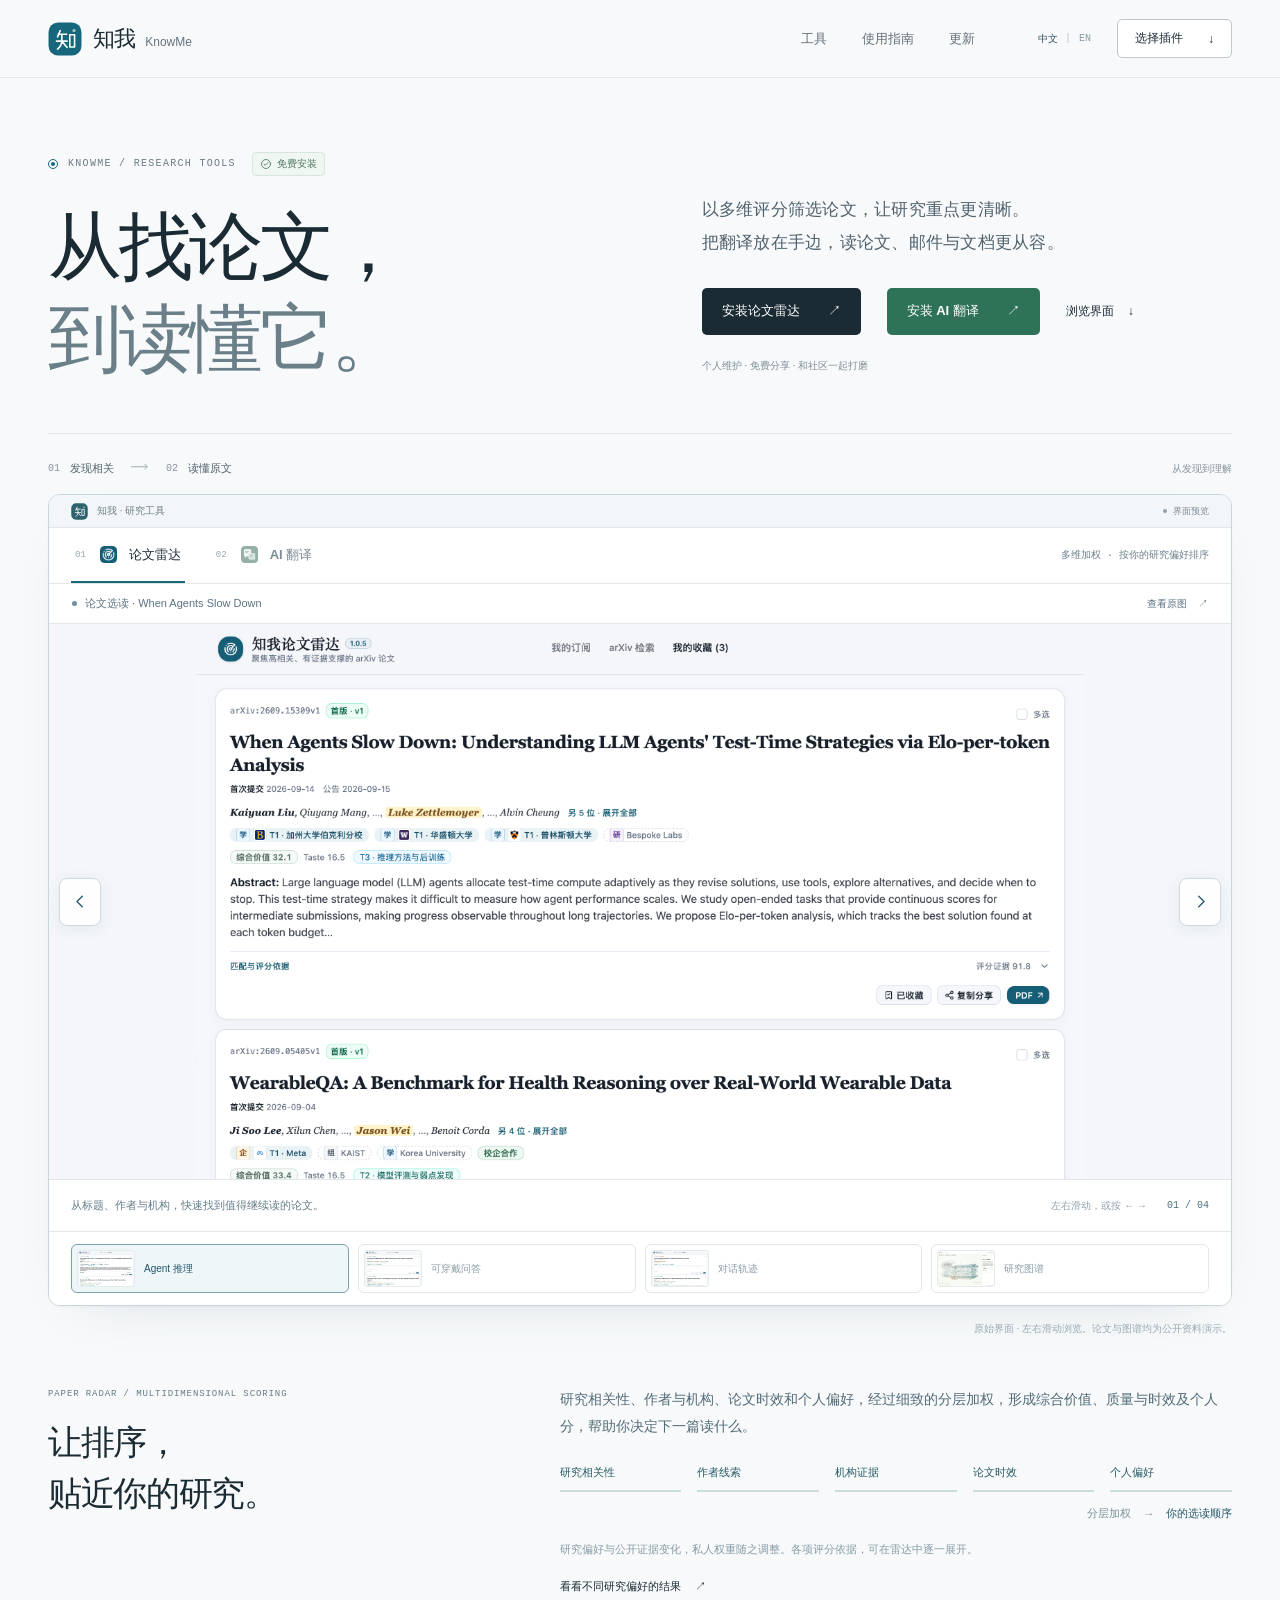
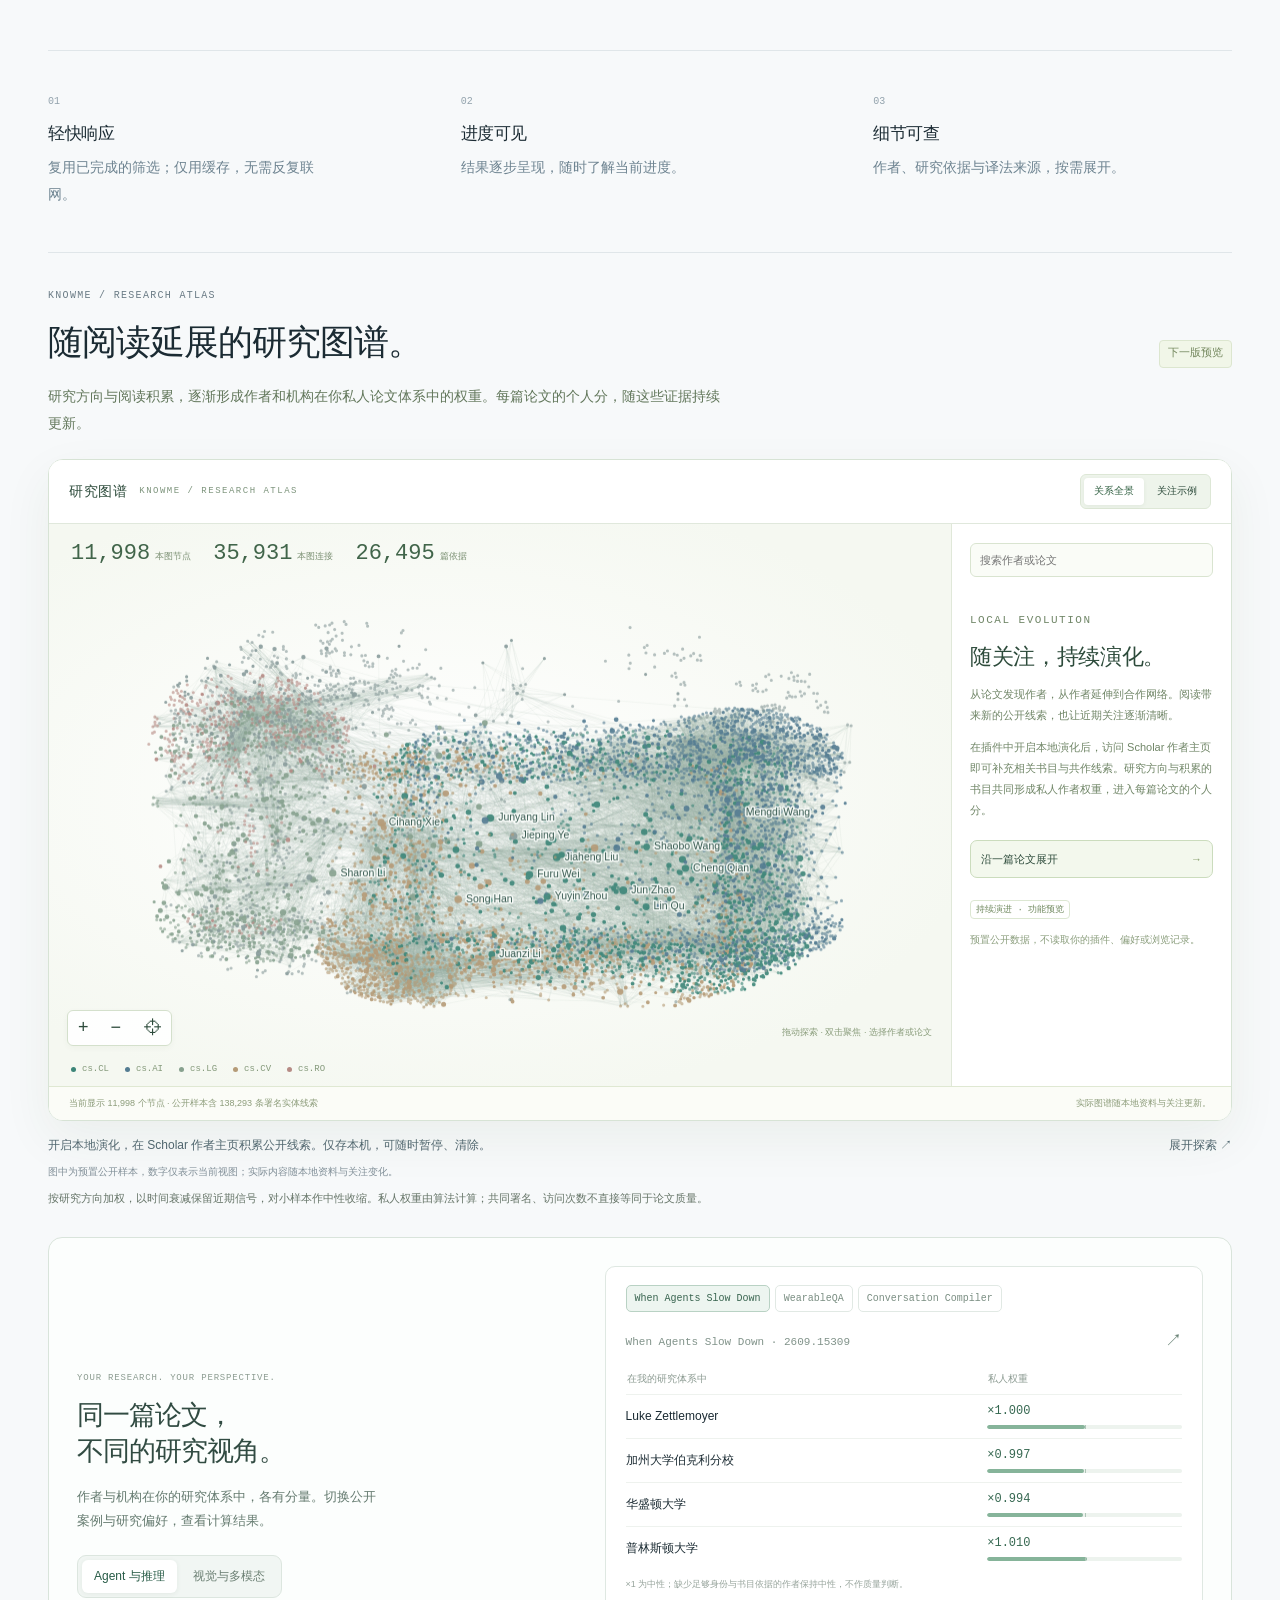
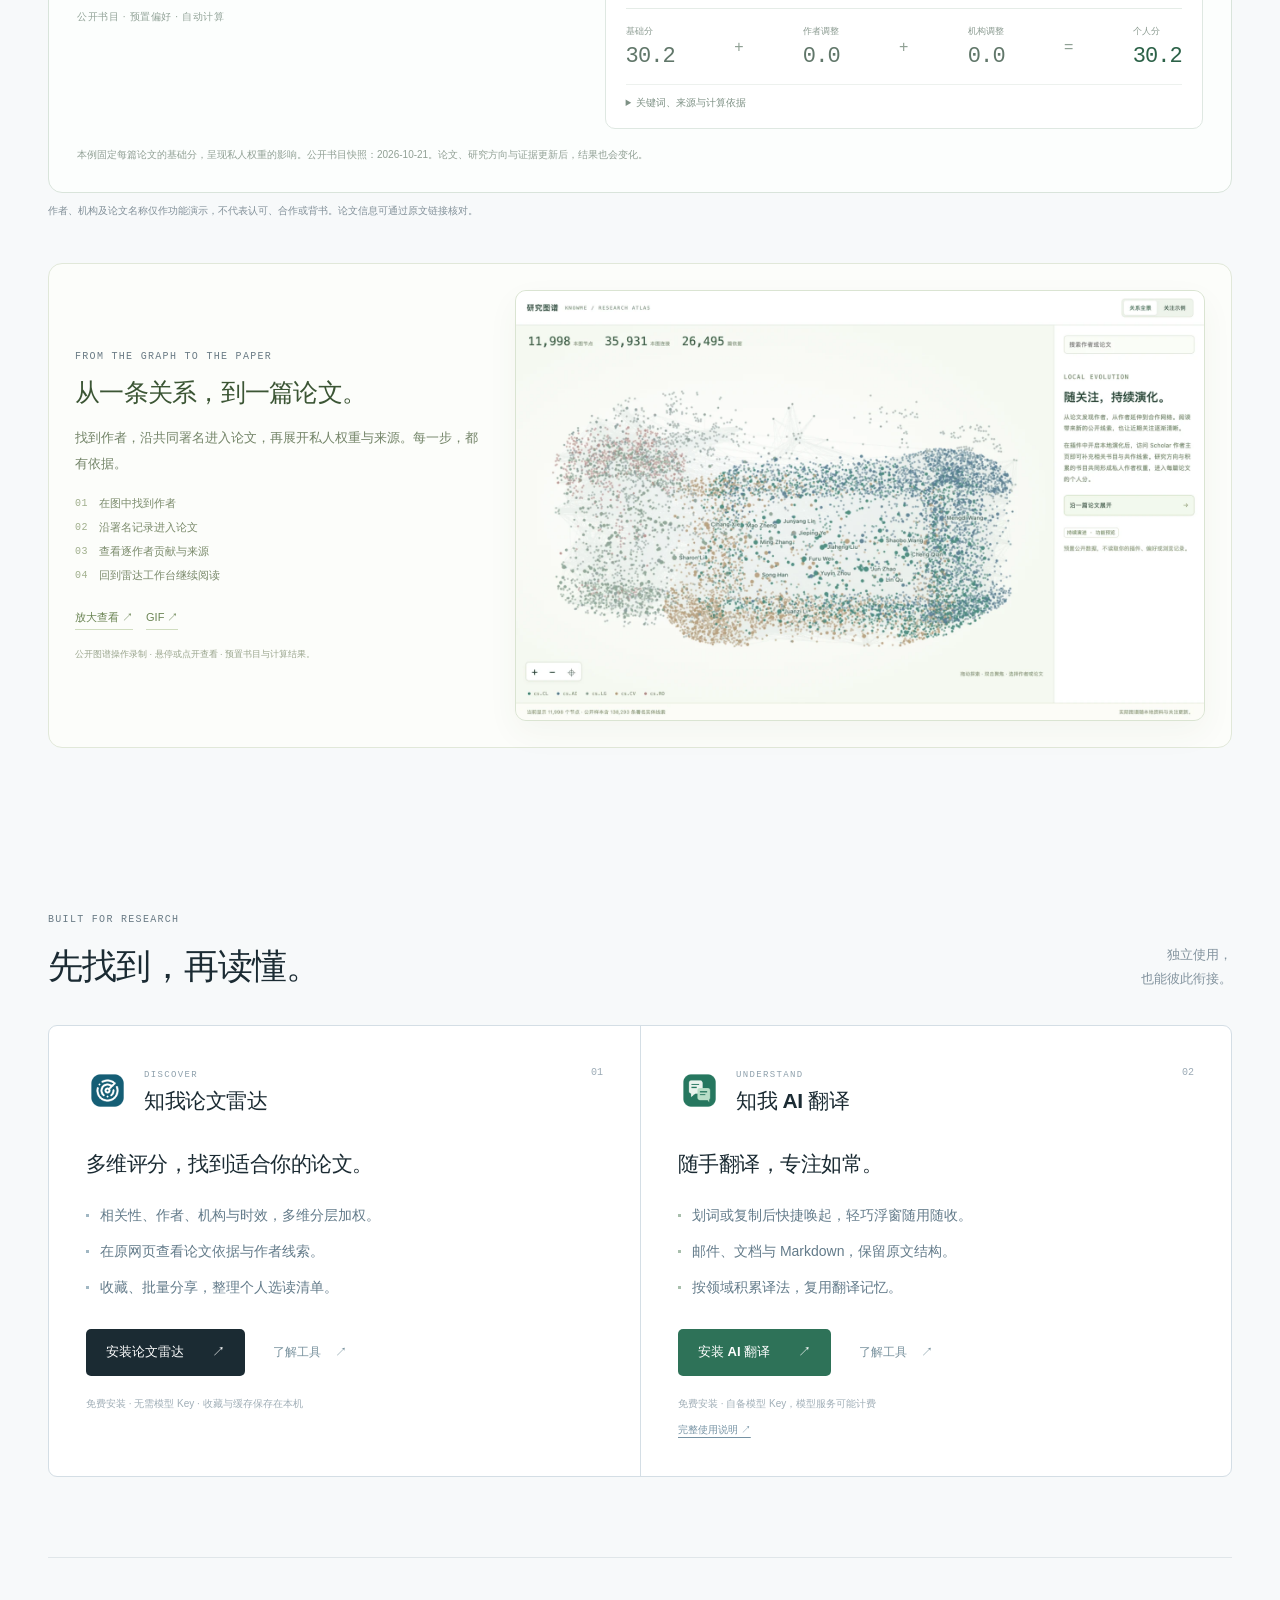
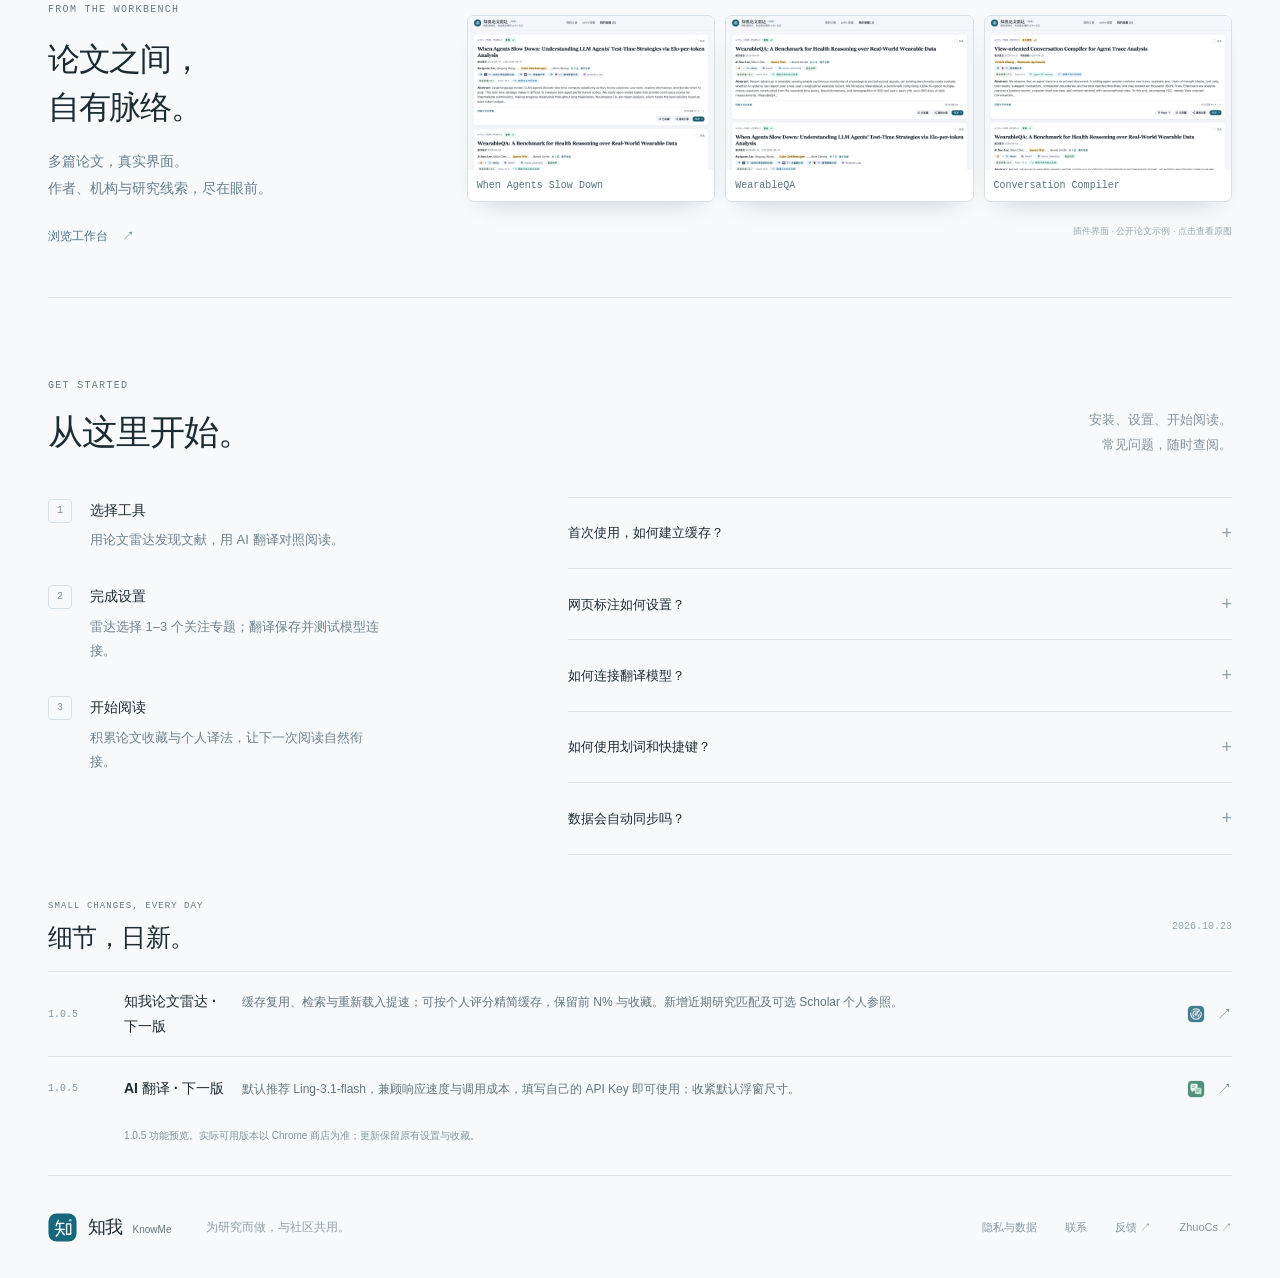
==== commit ecf91150: "Sharpen bilingual previews and introduce the 1.0.5 preview Replace low-resolution media with crisp p" ====
--- a/index.html
+++ b/index.html
@@ -8,22 +8,22 @@
   <meta property="og:title" content="知我 · 从找论文，到读懂它">
   <meta property="og:description" content="个人维护、免费分享的研究工具。论文雷达以多维加权评分形成你的选读顺序，AI 翻译让跨语言阅读更顺手。">
   <meta property="og:type" content="website">
-  <meta property="og:image" content="https://hackerchenzhuo.github.io/knowme-ai-translate-site/assets/social-preview.png">
+  <meta property="og:image" content="https://hackerchenzhuo.github.io/knowme-research-ai/assets/social-preview.png">
   <meta property="og:image:width" content="1200">
   <meta property="og:image:height" content="630">
   <meta property="og:image:alt" content="知我论文雷达与 AI 翻译：从找论文，到读懂它。">
-  <meta name="twitter:image" content="https://hackerchenzhuo.github.io/knowme-ai-translate-site/assets/social-preview.png">
-  <meta property="og:url" content="https://hackerchenzhuo.github.io/knowme-ai-translate-site/">
-  <link rel="canonical" href="https://hackerchenzhuo.github.io/knowme-ai-translate-site/">
-  <link rel="alternate" hreflang="zh-CN" href="https://hackerchenzhuo.github.io/knowme-ai-translate-site/">
-  <link rel="alternate" hreflang="en" href="https://hackerchenzhuo.github.io/knowme-ai-translate-site/en/">
-  <link rel="alternate" hreflang="x-default" href="https://hackerchenzhuo.github.io/knowme-ai-translate-site/">
+  <meta name="twitter:image" content="https://hackerchenzhuo.github.io/knowme-research-ai/assets/social-preview.png">
+  <meta property="og:url" content="https://hackerchenzhuo.github.io/knowme-research-ai/">
+  <link rel="canonical" href="https://hackerchenzhuo.github.io/knowme-research-ai/">
+  <link rel="alternate" hreflang="zh-CN" href="https://hackerchenzhuo.github.io/knowme-research-ai/">
+  <link rel="alternate" hreflang="en" href="https://hackerchenzhuo.github.io/knowme-research-ai/en/">
+  <link rel="alternate" hreflang="x-default" href="https://hackerchenzhuo.github.io/knowme-research-ai/">
   <meta name="twitter:card" content="summary_large_image">
   <title>知我 · 从找论文，到读懂它</title>
   <link rel="icon" type="image/svg+xml" href="assets/knowme.svg">
-  <link rel="stylesheet" href="style.css?v=20261022-community1">
-  <script src="app.js?v=20261022-community1" defer></script>
-  <script src="assets/atlas-motion.js?v=20261022-community1" defer></script>
+  <link rel="stylesheet" href="style.css?v=20261023-clarity1">
+  <script src="app.js?v=20261023-clarity1" defer></script>
+  <script src="assets/atlas-motion.js?v=20261023-clarity1" defer></script>
 </head>
 <body>
   <a class="skip-link" href="#main">跳到正文</a>
@@ -31,7 +31,7 @@
     <nav class="shell navigation" aria-label="主导航">
       <a class="brand" href="#top" aria-label="知我首页"><img src="assets/knowme.svg" width="34" height="34" alt=""><span>知我<span class="brand-en">KnowMe</span></span></a>
       <div class="nav-links"><a href="#products">工具</a><a href="#guide">使用指南</a><a href="#updates">更新</a></div>
-      <div class="nav-actions"><div class="language-switch" aria-label="网站语言"><span class="lang-current" lang="zh-CN">中文</span><span class="language-divider" aria-hidden="true">/</span><a href="en/" hreflang="en" lang="en" aria-label="Switch to English">EN</a></div><a class="nav-install" href="#products">选择插件 <span aria-hidden="true">↓</span></a></div>
+      <div class="nav-actions"><div class="language-switch" aria-label="网站语言"><span class="lang-current" lang="zh-CN">中文</span><span class="language-divider" aria-hidden="true">|</span><a href="en/" hreflang="en" lang="en" aria-label="Switch to English">EN</a></div><a class="nav-install" href="#products">选择插件 <span aria-hidden="true">↓</span></a></div>
     </nav>
   </header>
   <main id="main">
@@ -163,8 +163,8 @@
     <section class="atlas-section shell" id="research-atlas" aria-labelledby="atlas-title">
       <div class="section-heading"><div><p class="eyebrow">KNOWME / RESEARCH ATLAS</p><h2 id="atlas-title">随阅读延展的研究图谱。</h2></div><span class="atlas-preview">下一版预览</span></div>
       <p class="atlas-intro">研究方向与阅读积累，逐渐形成作者和机构在你私人论文体系中的权重。每篇论文的个人分，随这些证据持续更新。</p>
-      <div class="atlas-frame" data-atlas-state="idle" aria-busy="false"><div class="atlas-loading" role="status"><span class="atlas-loading-mark" aria-hidden="true"></span><span class="atlas-loading-label">正在展开研究图谱…</span></div><iframe data-atlas-src="assets/research-atlas.html?v=20261022-community1" title="可探索的作者合作图谱 · 公开数据演示" loading="eager" sandbox="allow-scripts allow-same-origin allow-popups allow-popups-to-escape-sandbox"></iframe></div>
-      <div class="atlas-notes"><p>开启本地演化，在 Scholar 作者主页积累公开线索。仅存本机，可随时暂停、清除。</p><a href="assets/research-atlas.html?v=20261022-community1" target="_blank" rel="noopener noreferrer">展开探索 <span aria-hidden="true">↗</span></a></div>
+      <div class="atlas-frame" data-atlas-state="idle" aria-busy="false"><div class="atlas-loading" role="status"><span class="atlas-loading-mark" aria-hidden="true"></span><span class="atlas-loading-label">正在展开研究图谱…</span></div><iframe data-atlas-src="assets/research-atlas.html?v=20261023-clarity1" title="可探索的作者合作图谱 · 公开数据演示" loading="eager" sandbox="allow-scripts allow-same-origin allow-popups allow-popups-to-escape-sandbox"></iframe></div>
+      <div class="atlas-notes"><p>开启本地演化，在 Scholar 作者主页积累公开线索。仅存本机，可随时暂停、清除。</p><a href="assets/research-atlas.html?v=20261023-clarity1" target="_blank" rel="noopener noreferrer">展开探索 <span aria-hidden="true">↗</span></a></div>
       <p class="atlas-source">图中为预置公开样本，数字仅表示当前视图；实际内容随本地资料与关注变化。</p>
       <p class="atlas-source atlas-score-note" id="atlas-score-note">按研究方向加权，以时间衰减保留近期信号，对小样本作中性收缩。私人权重由算法计算；共同署名、访问次数不直接等同于论文质量。</p>
 
@@ -179,8 +179,8 @@
  <script type="application/json" id="personal-preview-data">{"asOf":"2026-10-21","source":"Precomputed by the extension engine using public bibliography. Preset preferences; no browsing history or personal data.","papers":[{"id":"2609.15309","short":"When Agents Slow Down","focusAuthor":"Luke Zettlemoyer","title":"When Agents Slow Down: Understanding LLM Agents' Test-Time Strategies via Elo-per-token Analysis","url":"https://arxiv.org/abs/2609.15309","cases":[{"id":"agents","name":"Agent 与推理","nameEn":"Agents & reasoning","base":30.2,"authorAdjustment":0,"institutionAdjustment":0,"total":30.2,"authors":[{"name":"Luke Zettlemoyer","weight":1,"judged":0,"matched":0,"adjustment":0,"state":"neutral"}],"institutions":[{"id":"berkeley","name":"加州大学伯克利分校","weight":0.997,"papers":573,"fit":1,"keywords":["agent"],"examples":[{"id":"2609.19090","title":"Securing quantum error correction against misleading advice from AI agents","date":"2026-09-16","url":"https://arxiv.org/abs/2609.19090"},{"id":"2609.15309","title":"When Agents Slow Down: Understanding LLM Agents' Test-Time Strategies via Elo-per-token Analysis","date":"2026-09-14","url":"https://arxiv.org/abs/2609.15309"},{"id":"2609.16436","title":"Interpreting and Steering LLM Agents for Social Simulations","date":"2026-09-14","url":"https://arxiv.org/abs/2609.16436"}],"state":"ready"},{"id":"washington","name":"华盛顿大学","weight":0.994,"papers":472,"fit":0.9,"keywords":["agent"],"examples":[{"id":"2609.15309","title":"When Agents Slow Down: Understanding LLM Agents' Test-Time Strategies via Elo-per-token Analysis","date":"2026-09-14","url":"https://arxiv.org/abs/2609.15309"},{"id":"2609.13443","title":"Learning to Solve Hard Problems in RL for LLMs by Never Giving Up","date":"2026-09-11","url":"https://arxiv.org/abs/2609.13443"},{"id":"2609.06783","title":"AURA-Eval: Evaluation Framework for Acting Under Risk Awareness in LLM Agent Trajectories","date":"2026-09-06","url":"https://arxiv.org/abs/2609.06783"}],"state":"ready"},{"id":"princeton","name":"普林斯顿大学","weight":1.01,"papers":367,"fit":1.5,"keywords":["reasoning","agent"],"examples":[{"id":"2609.15309","title":"When Agents Slow Down: Understanding LLM Agents' Test-Time Strategies via Elo-per-token Analysis","date":"2026-09-14","url":"https://arxiv.org/abs/2609.15309"},{"id":"2608.05139","title":"Toward Skill-Native LLMs: Skill Entropy for Benchmarking and Training Long-Horizon Reasoning","date":"2026-08-05","url":"https://arxiv.org/abs/2608.05139"},{"id":"2605.29025","title":"When Models Disagree: Rethinking LLM Evaluation for Public Comment Analysis","date":"2026-05-27","url":"https://arxiv.org/abs/2605.29025"}],"state":"ready"}]},{"id":"vision","name":"视觉与多模态","nameEn":"Vision & multimodal","base":30.2,"authorAdjustment":0,"institutionAdjustment":-0.1,"total":30.1,"authors":[{"name":"Luke Zettlemoyer","weight":1,"judged":0,"matched":0,"adjustment":0,"state":"neutral"}],"institutions":[{"id":"berkeley","name":"加州大学伯克利分校","weight":0.965,"papers":573,"fit":0,"keywords":["agent","LLM","advice","demonstration"],"examples":[{"id":"2609.19090","title":"Securing quantum error correction against misleading advice from AI agents","date":"2026-09-16","url":"https://arxiv.org/abs/2609.19090"},{"id":"2609.15309","title":"When Agents Slow Down: Understanding LLM Agents' Test-Time Strategies via Elo-per-token Analysis","date":"2026-09-14","url":"https://arxiv.org/abs/2609.15309"},{"id":"2609.16436","title":"Interpreting and Steering LLM Agents for Social Simulations","date":"2026-09-14","url":"https://arxiv.org/abs/2609.16436"}],"state":"ready"},{"id":"washington","name":"华盛顿大学","weight":0.966,"papers":472,"fit":0,"keywords":["never","agent","LLM","fitted"],"examples":[{"id":"2609.15309","title":"When Agents Slow Down: Understanding LLM Agents' Test-Time Strategies via Elo-per-token Analysis","date":"2026-09-14","url":"https://arxiv.org/abs/2609.15309"},{"id":"2609.13443","title":"Learning to Solve Hard Problems in RL for LLMs by Never Giving Up","date":"2026-09-11","url":"https://arxiv.org/abs/2609.13443"},{"id":"2609.06783","title":"AURA-Eval: Evaluation Framework for Acting Under Risk Awareness in LLM Agent Trajectories","date":"2026-09-06","url":"https://arxiv.org/abs/2609.06783"}],"state":"ready"},{"id":"princeton","name":"普林斯顿大学","weight":0.966,"papers":367,"fit":0,"keywords":["reasoning","galaxy","agent","LLM","public"],"examples":[{"id":"2609.15309","title":"When Agents Slow Down: Understanding LLM Agents' Test-Time Strategies via Elo-per-token Analysis","date":"2026-09-14","url":"https://arxiv.org/abs/2609.15309"},{"id":"2608.05139","title":"Toward Skill-Native LLMs: Skill Entropy for Benchmarking and Training Long-Horizon Reasoning","date":"2026-08-05","url":"https://arxiv.org/abs/2608.05139"},{"id":"2605.29025","title":"When Models Disagree: Rethinking LLM Evaluation for Public Comment Analysis","date":"2026-05-27","url":"https://arxiv.org/abs/2605.29025"}],"state":"ready"}]}]},{"id":"2609.05405","short":"WearableQA","focusAuthor":"Jason Wei","title":"WearableQA: A Benchmark for Health Reasoning over Real-World Wearable Data","url":"https://arxiv.org/abs/2609.05405","cases":[{"id":"agents","name":"Agent 与推理","nameEn":"Agents & reasoning","base":28.5,"authorAdjustment":0,"institutionAdjustment":0,"total":28.5,"authors":[{"name":"Jason Wei","weight":1,"judged":0,"matched":0,"adjustment":0,"state":"neutral"}],"institutions":[{"id":"meta","name":"Meta","weight":0.988,"papers":345,"fit":0.7,"keywords":["agent"],"examples":[{"id":"2609.10922","title":"Auto-RecSys: Harnessing Autonomous Research Agents for Industry-Scale Recommender System","date":"2026-09-10","url":"https://arxiv.org/abs/2609.10922"},{"id":"2609.03109","title":"SLIDEFORGE: An LLM Agent for Controllable Editing of Slides as Structured Artifacts","date":"2026-09-02","url":"https://arxiv.org/abs/2609.03109"},{"id":"2608.05446","title":"EvoHarness-RL: Learning Self-Evolving Runtime Harness for Long-Horizon LLM Agents","date":"2026-08-05","url":"https://arxiv.org/abs/2608.05446"}],"state":"ready"}]},{"id":"vision","name":"视觉与多模态","nameEn":"Vision & multimodal","base":28.5,"authorAdjustment":0,"institutionAdjustment":-0.1,"total":28.4,"authors":[{"name":"Jason Wei","weight":1,"judged":0,"matched":0,"adjustment":0,"state":"neutral"}],"institutions":[{"id":"meta","name":"Meta","weight":0.966,"papers":345,"fit":0,"keywords":["ads","recommendation","eye","agent","recommender"],"examples":[{"id":"2609.10922","title":"Auto-RecSys: Harnessing Autonomous Research Agents for Industry-Scale Recommender System","date":"2026-09-10","url":"https://arxiv.org/abs/2609.10922"},{"id":"2609.03109","title":"SLIDEFORGE: An LLM Agent for Controllable Editing of Slides as Structured Artifacts","date":"2026-09-02","url":"https://arxiv.org/abs/2609.03109"},{"id":"2608.05446","title":"EvoHarness-RL: Learning Self-Evolving Runtime Harness for Long-Horizon LLM Agents","date":"2026-08-05","url":"https://arxiv.org/abs/2608.05446"}],"state":"ready"}]}]},{"id":"2603.29678","short":"Conversation Compiler","focusAuthor":"Maneesh Agrawala","title":"View-oriented Conversation Compiler for Agent Trace Analysis","url":"https://arxiv.org/abs/2603.29678","cases":[{"id":"agents","name":"Agent 与推理","nameEn":"Agents & reasoning","base":21.3,"authorAdjustment":0,"institutionAdjustment":0,"total":21.3,"authors":[{"name":"Maneesh Agrawala","weight":1,"judged":0,"matched":0,"adjustment":0,"state":"neutral"}],"institutions":[{"id":"stanford","name":"斯坦福大学","weight":1.021,"papers":911,"fit":1.9,"keywords":["agent","reasoning"],"examples":[{"id":"2605.11633","title":"Can LLM Agents Respond to Disasters? Benchmarking Heterogeneous Geospatial Reasoning in Emergency Operations","date":"2026-05-12","url":"https://arxiv.org/abs/2605.11633"},{"id":"2609.19883","title":"PetriBench: Benchmarking LLM Reasoning over Dynamic State Spaces","date":"2026-09-17","url":"https://arxiv.org/abs/2609.19883"},{"id":"2608.05643","title":"Refining Over Resampling: Test-Time Self-Correction for LLM Reasoning","date":"2026-08-06","url":"https://arxiv.org/abs/2608.05643"}],"state":"ready"}]},{"id":"vision","name":"视觉与多模态","nameEn":"Vision & multimodal","base":21.3,"authorAdjustment":0,"institutionAdjustment":0,"total":21.3,"authors":[{"name":"Maneesh Agrawala","weight":1,"judged":0,"matched":0,"adjustment":0,"state":"neutral"}],"institutions":[{"id":"stanford","name":"斯坦福大学","weight":0.988,"papers":911,"fit":0.8,"keywords":["diffusion"],"examples":[{"id":"2605.11633","title":"Can LLM Agents Respond to Disasters? Benchmarking Heterogeneous Geospatial Reasoning in Emergency Operations","date":"2026-05-12","url":"https://arxiv.org/abs/2605.11633"},{"id":"2609.19883","title":"PetriBench: Benchmarking LLM Reasoning over Dynamic State Spaces","date":"2026-09-17","url":"https://arxiv.org/abs/2609.19883"},{"id":"2608.05643","title":"Refining Over Resampling: Test-Time Self-Correction for LLM Reasoning","date":"2026-08-06","url":"https://arxiv.org/abs/2608.05643"}],"state":"ready"}]}]}]}</script></div>
 <p class="atlas-source public-attribution">作者、机构及论文名称仅作功能演示，不代表认可、合作或背书。论文信息可通过原文链接核对。</p>
       <div class="atlas-walkthrough" id="research-demo">
-        <div class="atlas-walkthrough-copy"><p class="eyebrow">FROM THE GRAPH TO THE PAPER</p><h3>从一条关系，到一篇论文。</h3><p>找到作者，沿共同署名进入论文，再展开私人权重与来源。每一步，都有依据。</p><ol><li>在图中找到作者</li><li>沿署名记录进入论文</li><li>查看逐作者贡献与来源</li><li>回到雷达工作台继续阅读</li></ol><div class="atlas-motion-actions"><button type="button" id="atlas-motion-open">放大查看 <span aria-hidden="true">↗</span></button><a href="assets/research-to-paper.gif?v=20261022-community1" target="_blank" rel="noopener noreferrer">GIF <span aria-hidden="true">↗</span></a></div><small>公开图谱操作录制 · 悬停或点开查看 · 预置书目与计算结果。</small></div>
-        <button class="atlas-motion-preview" type="button" aria-label="放大查看图谱到论文的操作演示"><img id="atlas-motion-image" data-motion="assets/research-to-paper.webp?v=20261022-community1" data-poster="assets/research-to-paper-poster.webp?v=20261022-community1" width="1280" height="800" loading="lazy" decoding="async" alt="从公开合作图谱进入论文，切换研究视角并查看权重依据。"></button>
+        <div class="atlas-walkthrough-copy"><p class="eyebrow">FROM THE GRAPH TO THE PAPER</p><h3>从一条关系，到一篇论文。</h3><p>找到作者，沿共同署名进入论文，再展开私人权重与来源。每一步，都有依据。</p><ol><li>在图中找到作者</li><li>沿署名记录进入论文</li><li>查看逐作者贡献与来源</li><li>回到雷达工作台继续阅读</li></ol><div class="atlas-motion-actions"><button type="button" id="atlas-motion-open">放大查看 <span aria-hidden="true">↗</span></button><a href="assets/research-to-paper.gif?v=20261023-clarity1" target="_blank" rel="noopener noreferrer">GIF <span aria-hidden="true">↗</span></a></div><small>公开图谱操作录制 · 悬停或点开查看 · 预置书目与计算结果。</small></div>
+        <button class="atlas-motion-preview" type="button" aria-label="放大查看图谱到论文的操作演示"><img id="atlas-motion-image" data-motion="assets/research-to-paper.webp?v=20261023-clarity1" data-poster="assets/research-to-paper-poster.webp?v=20261023-clarity1" width="1280" height="800" loading="lazy" decoding="async" alt="从公开合作图谱进入论文，切换研究视角并查看权重依据。"></button>
       </div>
     </section>
 
@@ -202,9 +202,9 @@
       <details><summary>数据会自动同步吗？<span aria-hidden="true">+</span></summary><p>收藏、缓存、个人译法与历史保存在当前浏览器，不随 Google 账号自动同步。更换设备、浏览器配置或卸载前，请先导出备份。翻译与连接测试由你选择的模型服务处理。</p></details>
     </div></div></section>
 
-    <section class="updates-section shell" id="updates" aria-labelledby="updates-title"><div class="section-heading"><div><p class="eyebrow">SMALL CHANGES, EVERY DAY</p><h2 id="updates-title">每一处，更进一步。</h2></div><span class="updated-date">2026.10.20</span></div><a class="update-row" href="https://chromewebstore.google.com/detail/aneomkhamcijmfmeeegocbknklflilof?hl=zh-CN" target="_blank" rel="noopener noreferrer" aria-label="在 Chrome 商店查看论文雷达"><span class="release-version">1.0.3</span><div><h3>论文雷达</h3><p>优化缓存与分批响应；新增独立标注开关、精简模式，作者信息更清晰。</p></div><span class="update-destination"><img src="assets/radar.png" alt="" width="30" height="30"><span class="update-arrow" aria-hidden="true">↗</span></span></a><a class="update-row" href="https://chromewebstore.google.com/detail/ggbnigoglmfkdfmjggiifmfoinncblgm?hl=zh-CN" target="_blank" rel="noopener noreferrer" aria-label="在 Chrome 商店查看AI 翻译"><span class="release-version">1.0.3</span><div><h3>AI 翻译</h3><p>精简浮窗与记忆检索，优化连接摘要、未保存提示及日常操作。</p></div><span class="update-destination"><img src="assets/translate.png" alt="" width="30" height="30"><span class="update-arrow" aria-hidden="true">↗</span></span></a><p class="update-note">可用版本以 Chrome 商店为准，更新保留原有设置与记录。</p></section>
+    <section class="updates-section shell" id="updates" aria-labelledby="updates-title"><div class="section-heading"><div><p class="eyebrow">SMALL CHANGES, EVERY DAY</p><h2 id="updates-title">细节，日新。</h2></div><span class="updated-date">2026.10.23</span></div><a class="update-row" href="https://chromewebstore.google.com/detail/aneomkhamcijmfmeeegocbknklflilof?hl=zh-CN" target="_blank" rel="noopener noreferrer" aria-label="在 Chrome 商店查看论文雷达"><span class="release-version">1.0.5</span><div><h3>知我论文雷达 · 下一版</h3><p>缓存复用、检索与重新载入提速；可按个人评分精简缓存，保留前 N% 与收藏。新增近期研究匹配及可选 Scholar 个人参照。</p></div><span class="update-destination"><img src="assets/radar.png" alt="" width="30" height="30"><span class="update-arrow" aria-hidden="true">↗</span></span></a><a class="update-row" href="https://chromewebstore.google.com/detail/ggbnigoglmfkdfmjggiifmfoinncblgm?hl=zh-CN" target="_blank" rel="noopener noreferrer" aria-label="在 Chrome 商店查看AI 翻译"><span class="release-version">1.0.5</span><div><h3>AI 翻译 · 下一版</h3><p>默认推荐 Ling-3.1-flash，兼顾响应速度与调用成本，填写自己的 API Key 即可使用；收紧默认浮窗尺寸。</p></div><span class="update-destination"><img src="assets/translate.png" alt="" width="30" height="30"><span class="update-arrow" aria-hidden="true">↗</span></span></a><p class="update-note">1.0.5 功能预览。实际可用版本以 Chrome 商店为准；更新保留原有设置与收藏。</p></section>
   </main>
-  <footer class="site-footer shell"><a class="brand" href="#top"><img src="assets/knowme.svg" width="30" height="30" alt=""><span>知我<span class="brand-en">KnowMe</span></span></a><p>为研究而做，与社区共用。</p><div><button type="button" id="open-privacy">隐私与数据</button><span class="contact-entry"><button type="button" aria-describedby="contact-email">联系</button><span class="contact-email" id="contact-email" role="tooltip">hackerchenzhuo@gmail.com</span></span><a href="https://github.com/hackerchenzhuo/knowme-ai-translate-site/issues" target="_blank" rel="noopener noreferrer">反馈 <span aria-hidden="true">↗</span></a><a href="https://github.com/hackerchenzhuo" target="_blank" rel="noopener noreferrer">ZhuoCs <span aria-hidden="true">↗</span></a></div></footer>
+  <footer class="site-footer shell"><a class="brand" href="#top"><img src="assets/knowme.svg" width="30" height="30" alt=""><span>知我<span class="brand-en">KnowMe</span></span></a><p>为研究而做，与社区共用。</p><div><button type="button" id="open-privacy">隐私与数据</button><span class="contact-entry"><button type="button" aria-describedby="contact-email">联系</button><span class="contact-email" id="contact-email" role="tooltip">hackerchenzhuo@gmail.com</span></span><a href="https://github.com/hackerchenzhuo/knowme-research-ai/issues" target="_blank" rel="noopener noreferrer">反馈 <span aria-hidden="true">↗</span></a><a href="https://github.com/hackerchenzhuo" target="_blank" rel="noopener noreferrer">ZhuoCs <span aria-hidden="true">↗</span></a></div></footer>
   <dialog class="privacy-dialog" id="privacy-dialog" aria-labelledby="privacy-title"><button class="dialog-close" type="button" id="close-privacy" aria-label="关闭隐私说明">×</button><p class="eyebrow">PRIVACY, IN PLAIN WORDS</p><h2 id="privacy-title">数据如何使用。</h2><p>本页演示使用公开论文与预置文字。交互仅作用于当前页面，不调用模型，也不读取插件数据、剪贴板或浏览历史。</p><h3>论文雷达</h3><p>缓存、收藏与设置保存在当前浏览器。主动检索或更新会访问 arXiv 等公开学术来源；网页标注使用本机记录与有限基础索引。</p><h3>AI 翻译</h3><p>模型连接、个人译法与翻译历史保存在本机。翻译或测试连接时，请求会发送至你选择的模型服务，并使用对应额度。重要记忆请定期导出备份。</p><p class="privacy-foot">数据用途、权限与管理方式，详见隐私说明。</p><div class="privacy-doc-links"><a href="radar-privacy.html">论文雷达隐私说明 ↗</a><a href="privacy.html">AI 翻译隐私说明 ↗</a></div></dialog>
   <noscript><p class="noscript-note shell">动态演示需要 JavaScript。工具说明、安装入口与常见问题仍可正常阅读。</p></noscript>
 </body>
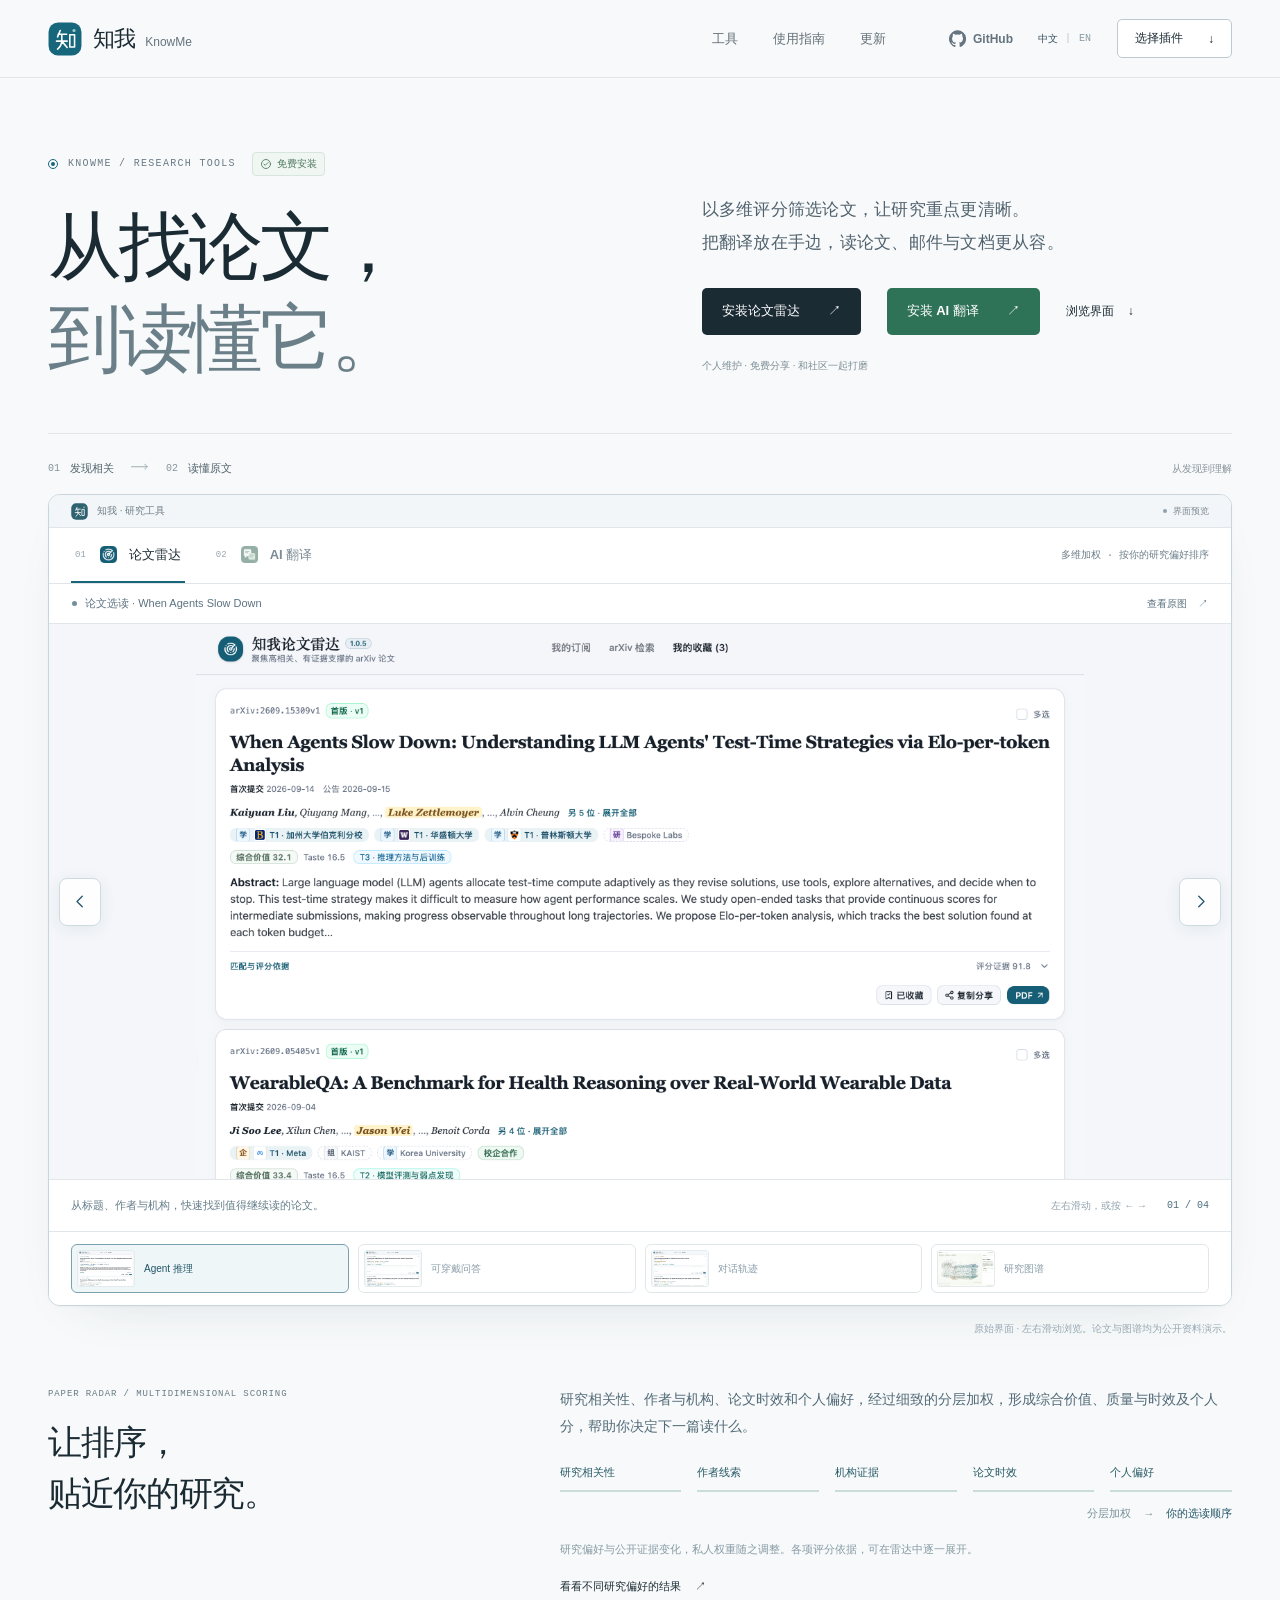
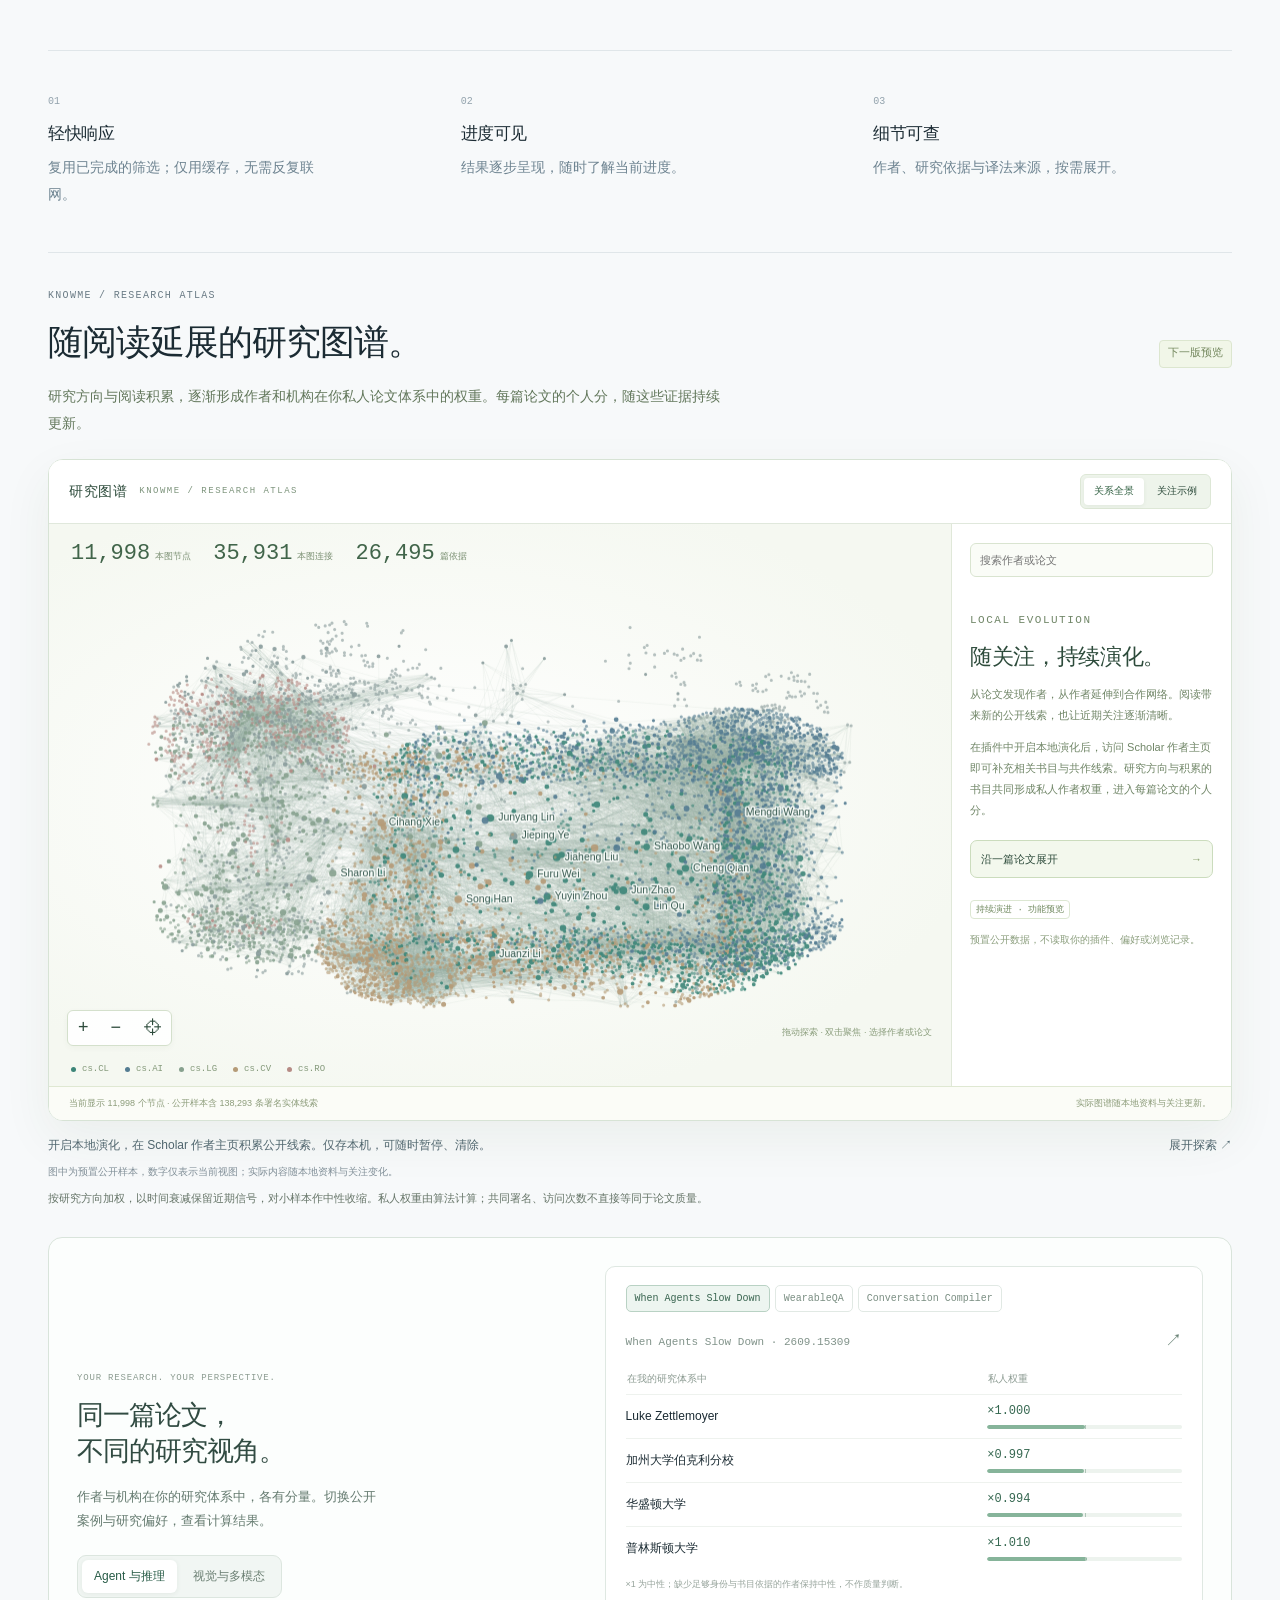
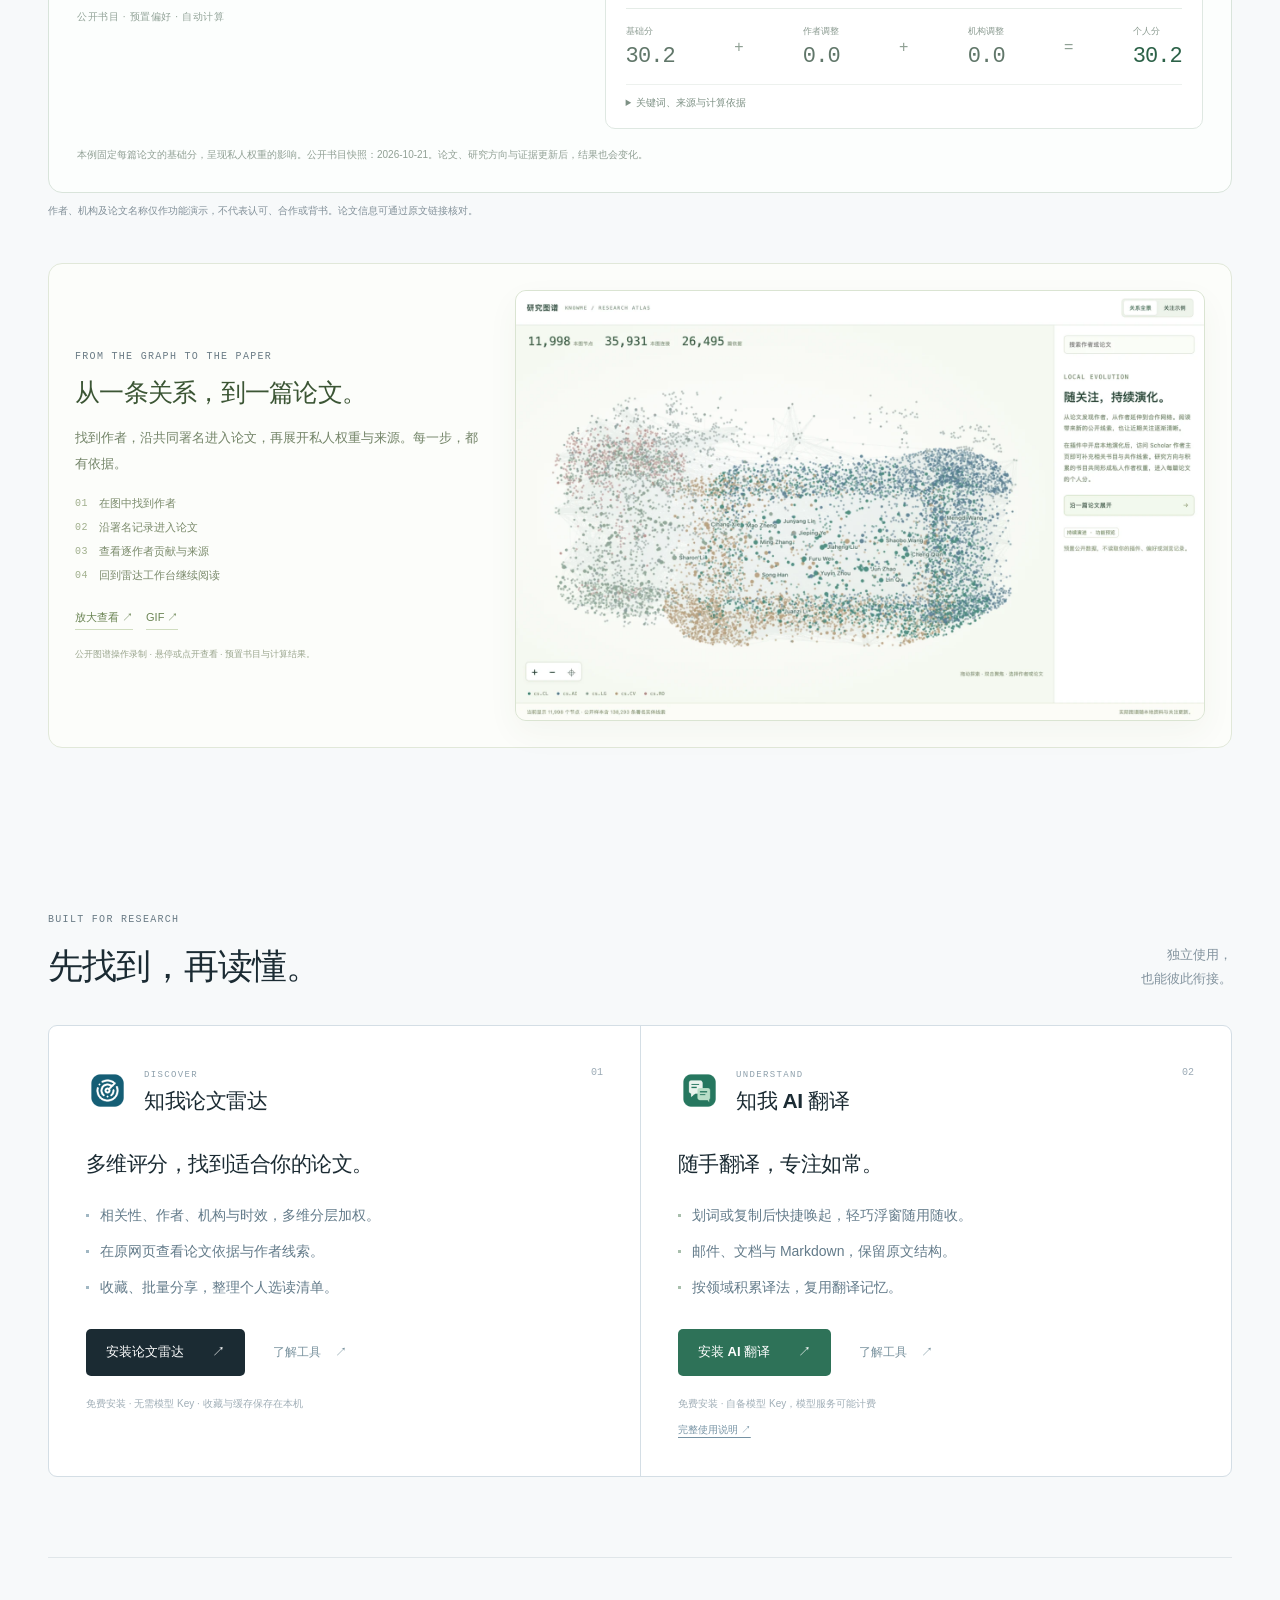
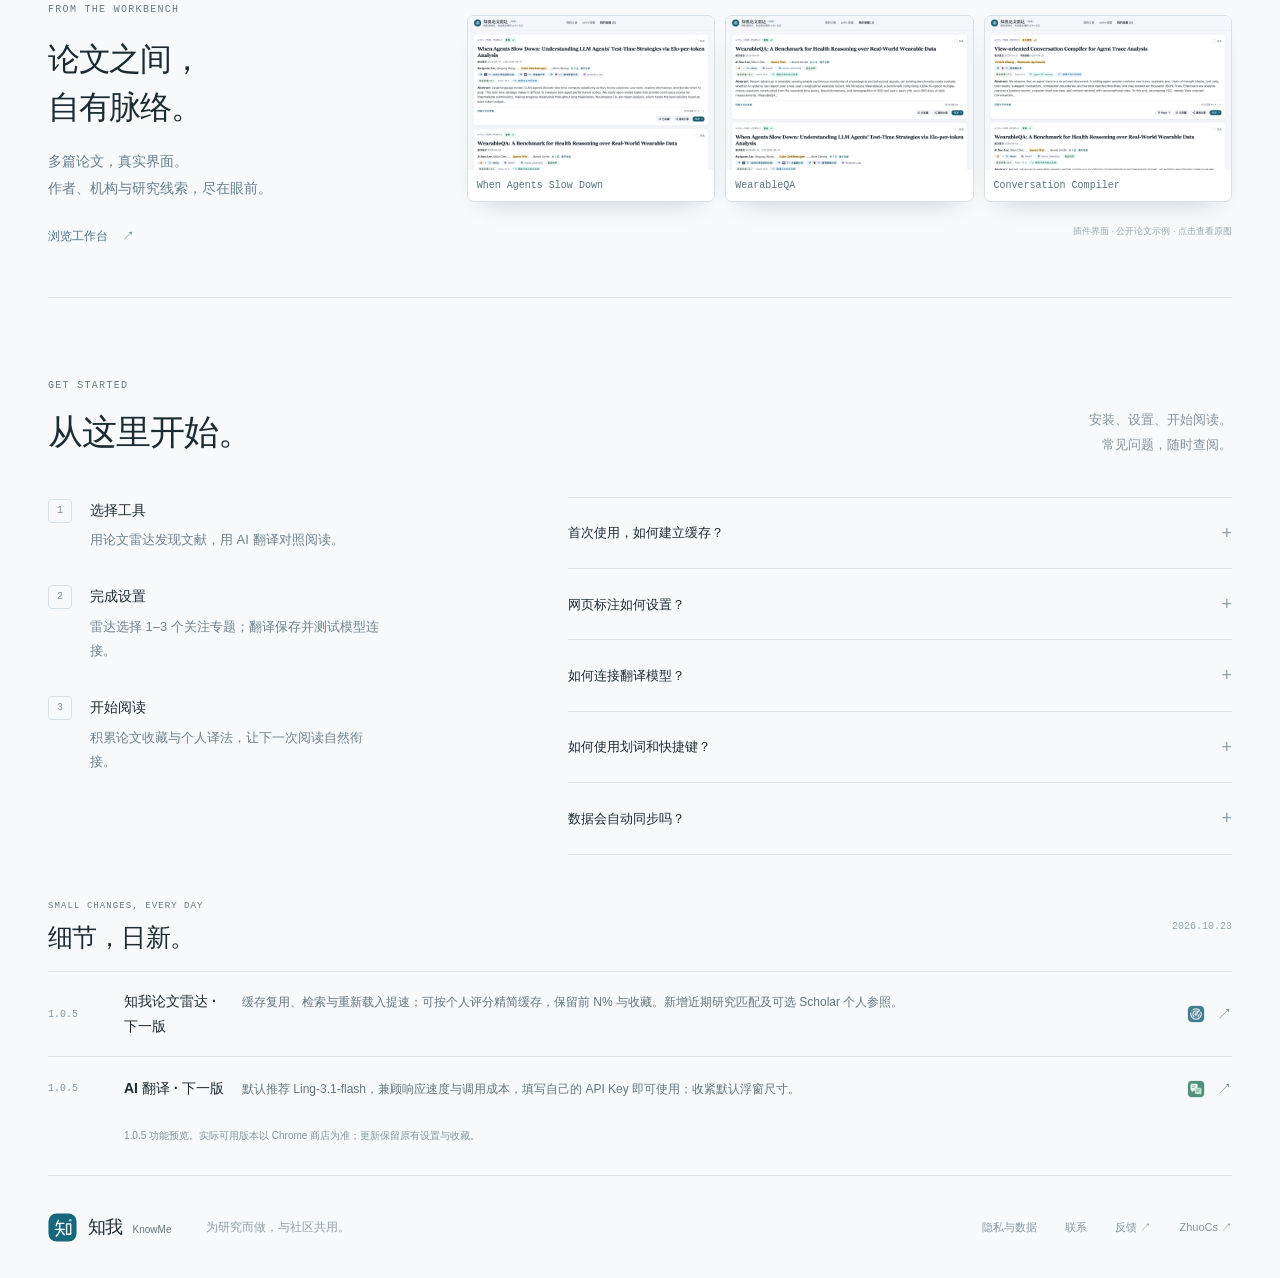
==== commit 43728094: "Add GitHub to the bilingual website header Link to the public KnowMe repository beside the language " ====
--- a/index.html
+++ b/index.html
@@ -21,7 +21,7 @@
   <meta name="twitter:card" content="summary_large_image">
   <title>知我 · 从找论文，到读懂它</title>
   <link rel="icon" type="image/svg+xml" href="assets/knowme.svg">
-  <link rel="stylesheet" href="style.css?v=20261023-clarity1">
+  <link rel="stylesheet" href="style.css?v=20261023-github-nav">
   <script src="app.js?v=20261023-clarity1" defer></script>
   <script src="assets/atlas-motion.js?v=20261023-clarity1" defer></script>
 </head>
@@ -31,7 +31,7 @@
     <nav class="shell navigation" aria-label="主导航">
       <a class="brand" href="#top" aria-label="知我首页"><img src="assets/knowme.svg" width="34" height="34" alt=""><span>知我<span class="brand-en">KnowMe</span></span></a>
       <div class="nav-links"><a href="#products">工具</a><a href="#guide">使用指南</a><a href="#updates">更新</a></div>
-      <div class="nav-actions"><div class="language-switch" aria-label="网站语言"><span class="lang-current" lang="zh-CN">中文</span><span class="language-divider" aria-hidden="true">|</span><a href="en/" hreflang="en" lang="en" aria-label="Switch to English">EN</a></div><a class="nav-install" href="#products">选择插件 <span aria-hidden="true">↓</span></a></div>
+      <div class="nav-actions"><a class="nav-github" href="https://github.com/hackerchenzhuo/knowme-research-ai" target="_blank" rel="noopener noreferrer" aria-label="GitHub" title="GitHub"><svg viewBox="0 0 24 24" width="17" height="17" aria-hidden="true"><path fill="currentColor" d="M12 .5a12 12 0 0 0-3.79 23.39c.6.11.82-.26.82-.58v-2.23c-3.34.73-4.04-1.42-4.04-1.42-.55-1.39-1.33-1.76-1.33-1.76-1.09-.75.08-.73.08-.73 1.21.09 1.85 1.24 1.85 1.24 1.07 1.83 2.81 1.3 3.5.99.11-.78.42-1.31.76-1.61-2.67-.3-5.47-1.34-5.47-5.93 0-1.31.47-2.38 1.24-3.22-.12-.3-.54-1.52.12-3.18 0 0 1.01-.32 3.3 1.23a11.5 11.5 0 0 1 6 0c2.29-1.55 3.3-1.23 3.3-1.23.66 1.66.24 2.88.12 3.18.77.84 1.24 1.91 1.24 3.22 0 4.6-2.8 5.63-5.48 5.93.43.37.82 1.1.82 2.22v3.3c0 .32.22.7.83.58A12 12 0 0 0 12 .5Z"/></svg><span>GitHub</span></a><div class="language-switch" aria-label="网站语言"><span class="lang-current" lang="zh-CN">中文</span><span class="language-divider" aria-hidden="true">|</span><a href="en/" hreflang="en" lang="en" aria-label="Switch to English">EN</a></div><a class="nav-install" href="#products">选择插件 <span aria-hidden="true">↓</span></a></div>
     </nav>
   </header>
   <main id="main">
--- a/style.css
+++ b/style.css
@@ -112,3 +112,6 @@
 .tour-state{color:#6b7e88}
 @media(max-width:850px){.score-section{gap:35px;grid-template-columns:.85fr 1.2fr;padding-block:36px}.score-heading h2{font-size:29px}.score-copy>p{font-size:12px}.score-signals{gap:12px}.score-signals span{min-width:80px;font-size:10px}}
 @media(max-width:600px){.score-section{display:block;padding-block:30px}.score-heading h2{font-size:28px;margin-top:10px}.score-heading h2 br{display:none}.score-copy{margin-top:19px}.score-copy>p{font-size:13px}.score-signals{margin-top:17px;gap:12px}.score-signals span{min-width:80px}.score-result{font-size:10px;gap:10px}.score-copy .score-note{font-size:10px}.score-copy .text-link{font-size:10px}.experience[data-mode="translate"] .demo-controls{padding-block:11px}}
+
+.nav-github{display:inline-flex;align-items:center;gap:7px;min-height:32px;font-size:12px;font-weight:550;color:var(--muted);white-space:nowrap}.nav-github:hover,.nav-github:focus-visible{color:var(--ink)}.nav-github svg{flex:none}
+@media(max-width:600px){.nav-actions{gap:12px}.nav-github span{display:none}.nav-github svg{width:16px;height:16px}}
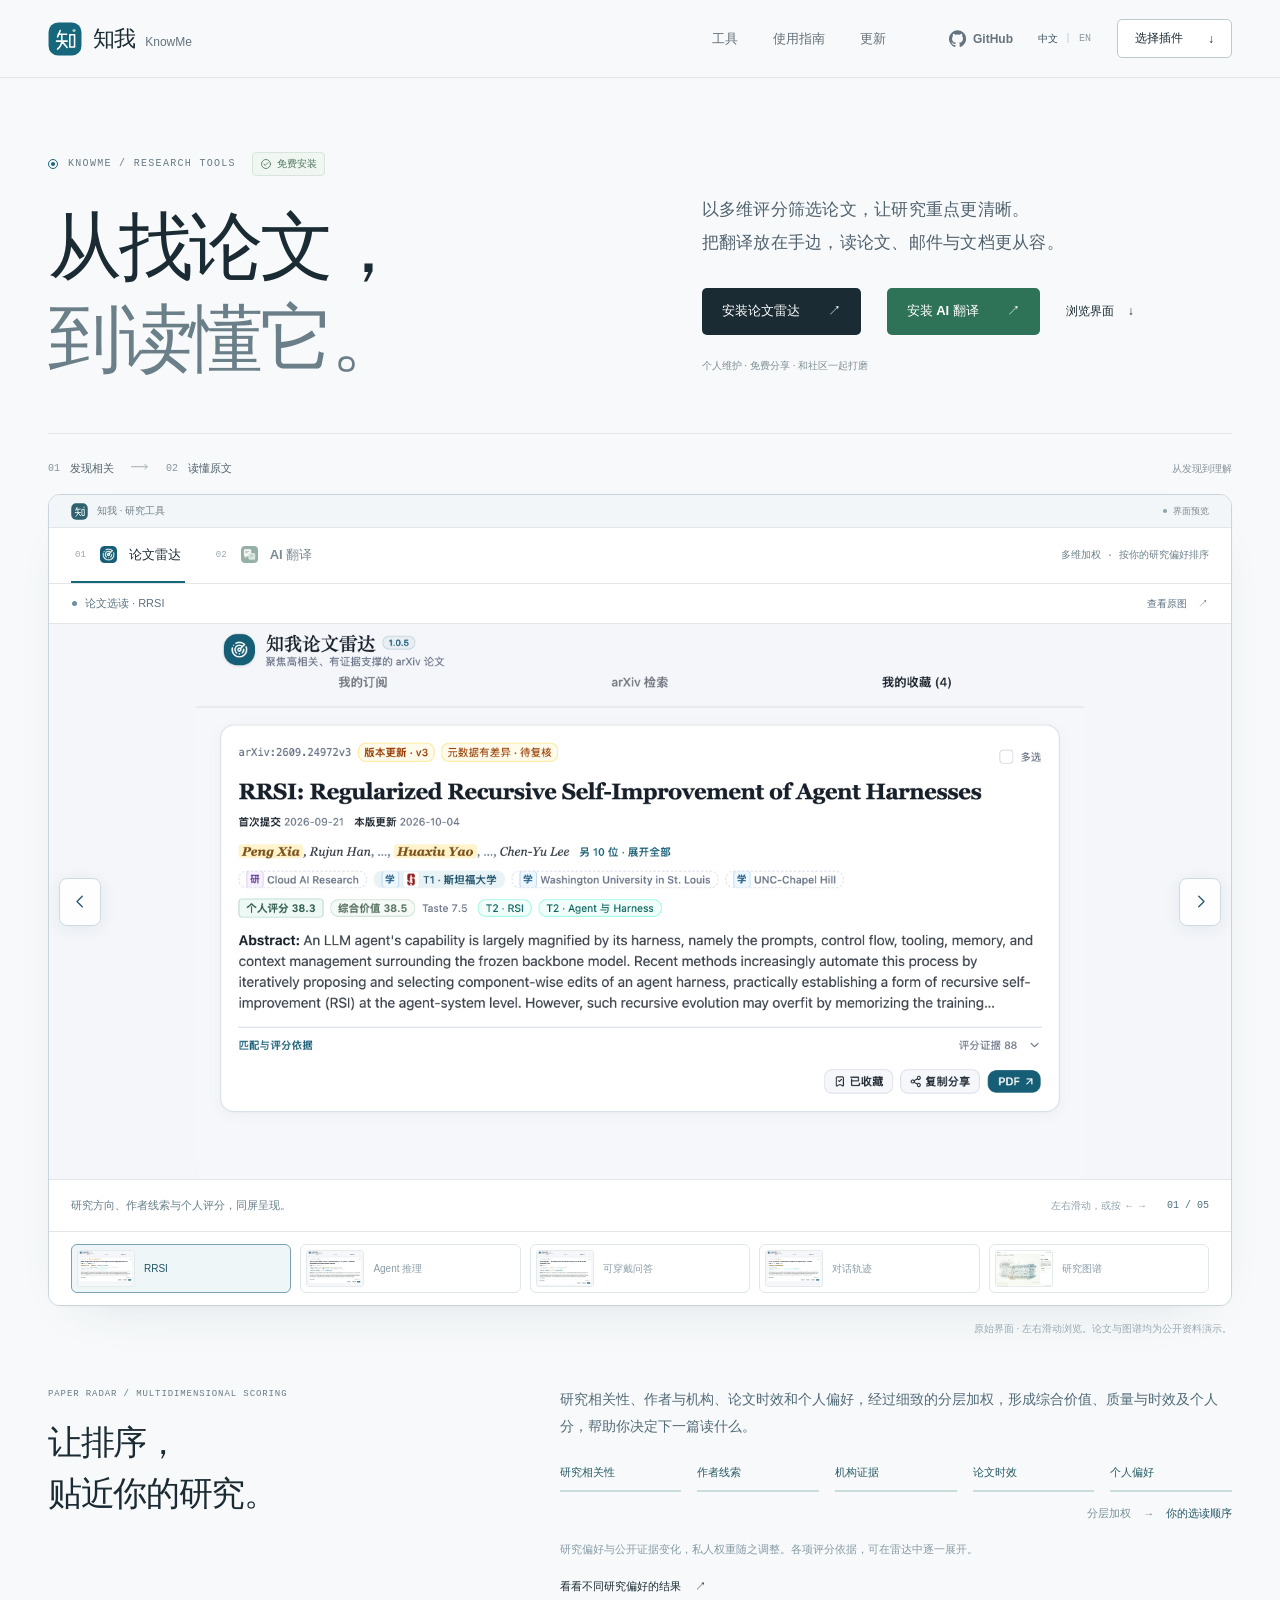
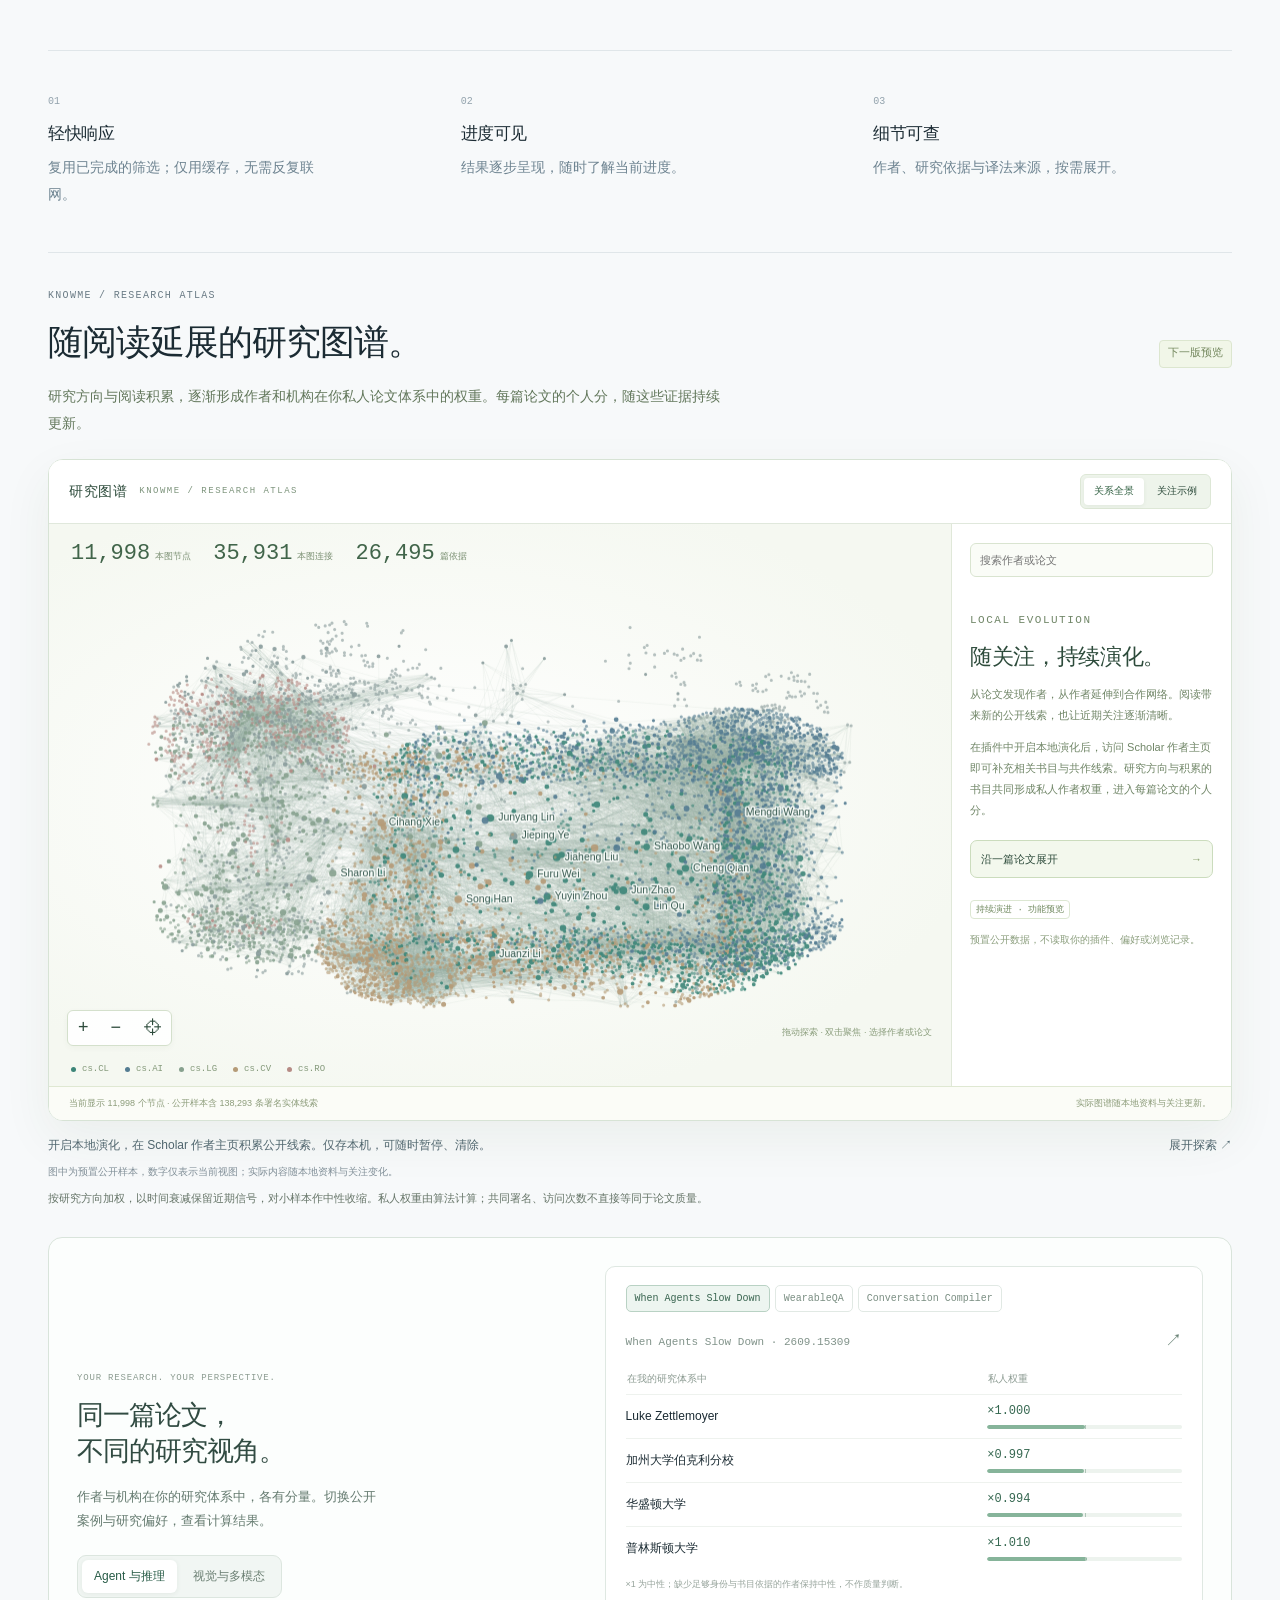
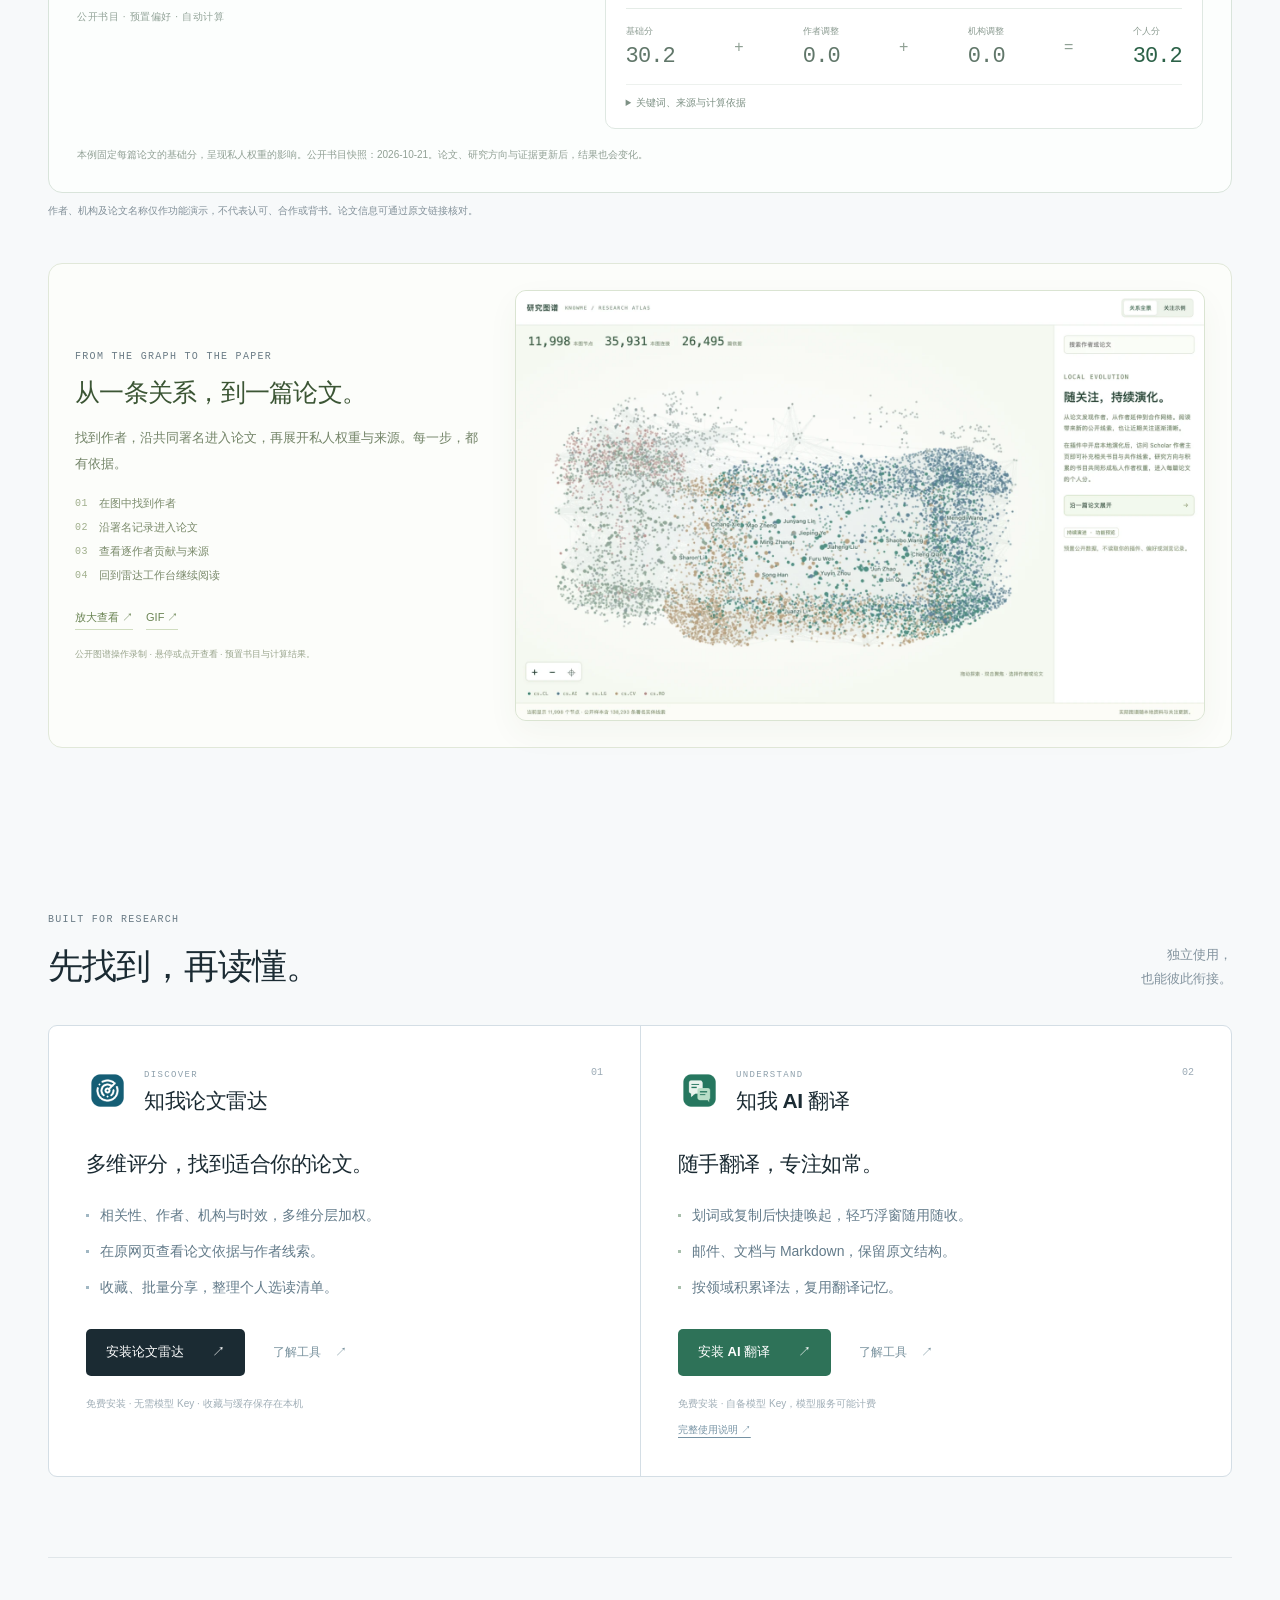
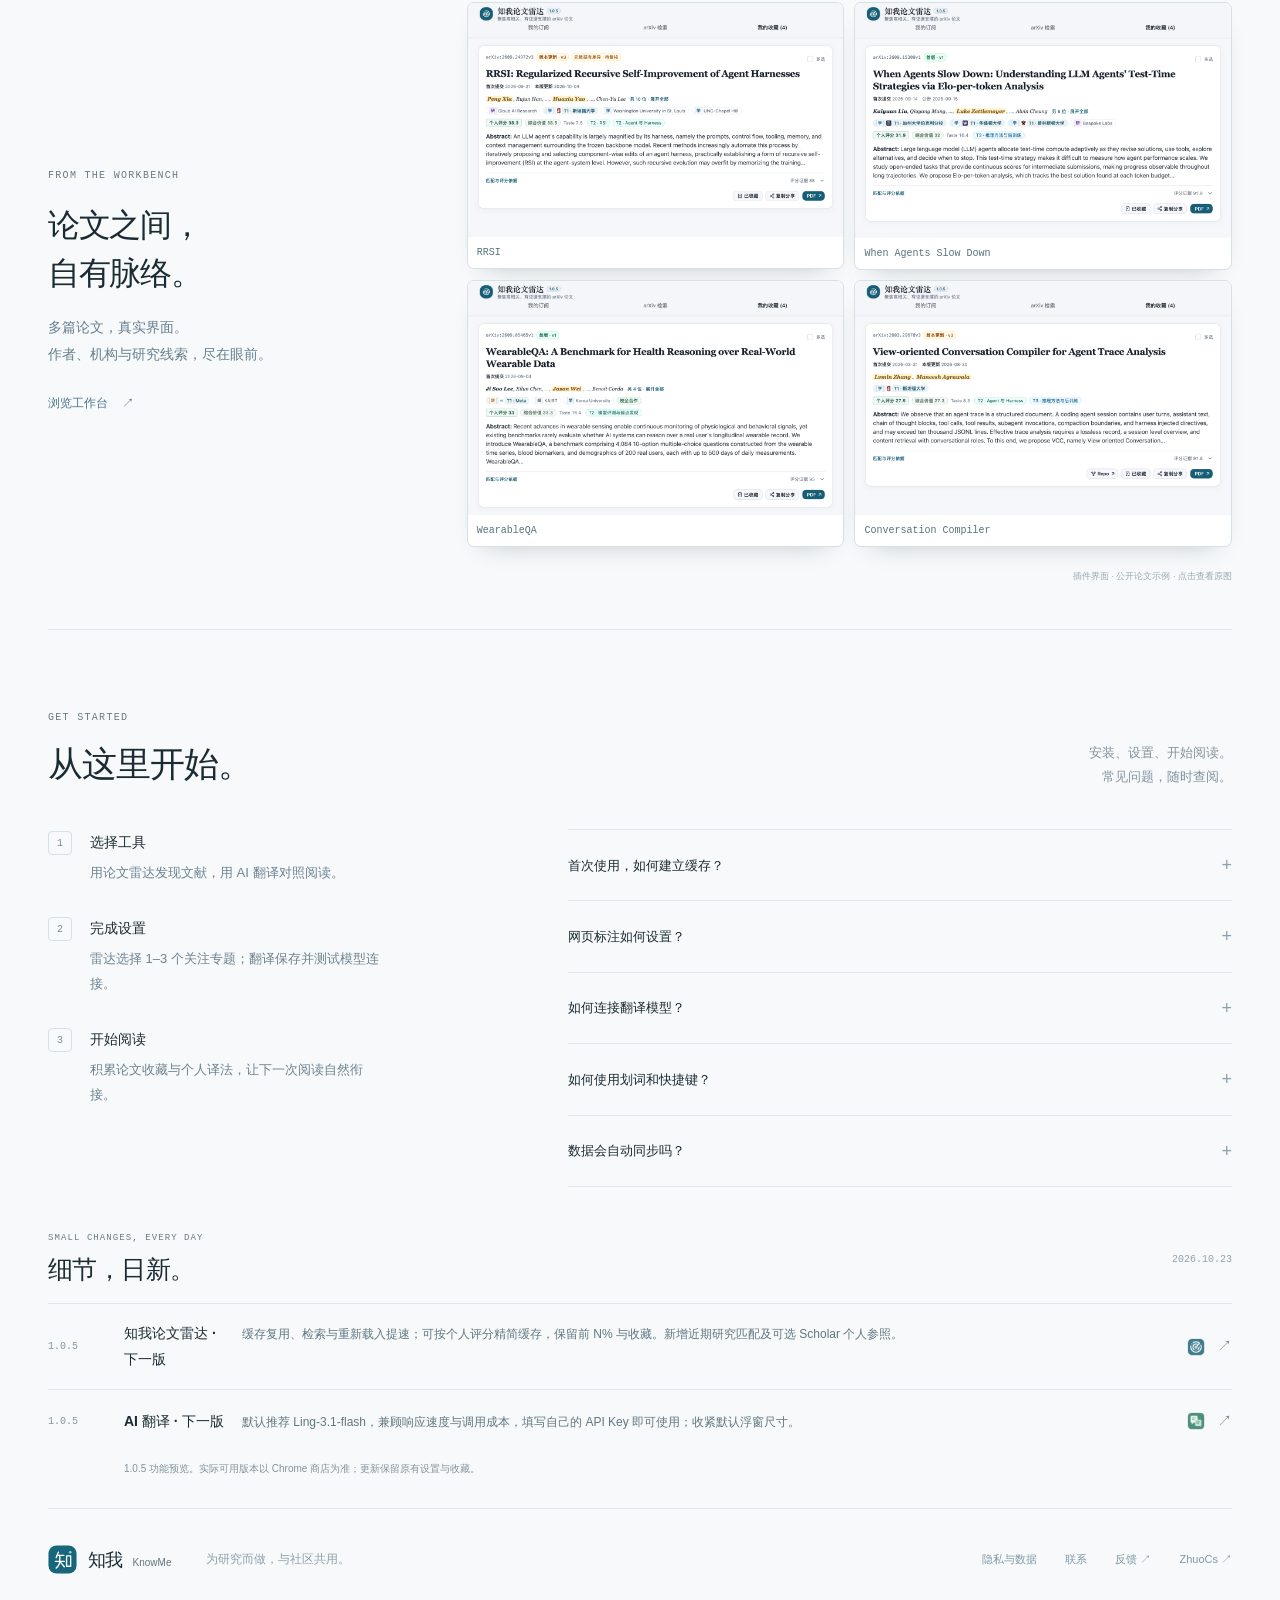
==== commit 26589505: "Show four distinct papers in the website gallery Show RRSI, When Agents Slow Down, WearableQA and Co" ====
--- a/index.html
+++ b/index.html
@@ -21,8 +21,8 @@
   <meta name="twitter:card" content="summary_large_image">
   <title>知我 · 从找论文，到读懂它</title>
   <link rel="icon" type="image/svg+xml" href="assets/knowme.svg">
-  <link rel="stylesheet" href="style.css?v=20261023-github-nav">
-  <script src="app.js?v=20261023-clarity1" defer></script>
+  <link rel="stylesheet" href="style.css?v=20261024-gallery">
+  <script src="app.js?v=20261024-gallery" defer></script>
   <script src="assets/atlas-motion.js?v=20261023-clarity1" defer></script>
 </head>
 <body>
@@ -56,18 +56,19 @@
           <p class="tour-state"><span id="tour-caption">多维加权 · 按你的研究偏好排序</span></p>
         </div>
         <div id="radar-demo" class="demo-panel radar-panel" role="tabpanel" aria-labelledby="radar-tab">
-          <div class="capture-heading"><span><i aria-hidden="true"></i><span id="capture-title">论文选读 · When Agents Slow Down</span></span><a id="capture-original" href="assets/radar-agents.png" target="_blank" rel="noopener noreferrer">查看原图 <span aria-hidden="true">↗</span></a></div>
+          <div class="capture-heading"><span><i aria-hidden="true"></i><span id="capture-title">论文选读 · RRSI</span></span><a id="capture-original" href="assets/radar-rrsi.png?v=20261024-gallery" target="_blank" rel="noopener noreferrer">查看原图 <span aria-hidden="true">↗</span></a></div>
           <div class="capture-gallery">
             <div class="radar-capture" id="radar-captures" tabindex="0" role="region" aria-roledescription="轮播画廊" aria-label="论文雷达原始截图画廊" aria-describedby="capture-hint">
-              <figure class="capture-slide" role="group" aria-label="1 / 4" aria-hidden="false"><img src="assets/radar-agents.webp" alt="论文雷达工作台：When Agents Slow Down 的完整论文卡片与选读列表。" width="1280" height="800" draggable="false" decoding="async" fetchpriority="high"></figure>
-              <figure class="capture-slide" role="group" aria-label="2 / 4" aria-hidden="true"><img src="assets/radar-wearableqa.webp" alt="论文雷达工作台：WearableQA 的论文、作者与机构标签。" width="1280" height="800" draggable="false" decoding="async" loading="lazy"></figure>
-              <figure class="capture-slide" role="group" aria-label="3 / 4" aria-hidden="true"><img src="assets/radar-conversation.webp" alt="论文雷达工作台：Conversation Compiler 的论文卡片与代码入口。" width="1280" height="800" draggable="false" decoding="async" loading="lazy"></figure>
-              <figure class="capture-slide" role="group" aria-label="4 / 4" aria-hidden="true"><img src="assets/radar-research-map.webp" alt="研究图谱：公开书目中的作者与合作关系。" width="1280" height="800" draggable="false" decoding="async" loading="lazy"></figure>
+              <figure class="capture-slide" role="group" aria-label="1 / 5" aria-hidden="false"><img src="assets/radar-rrsi.webp?v=20261024-gallery" alt="论文雷达工作台：RRSI 的独立论文卡片与个人评分。" width="1280" height="800" draggable="false" decoding="async" fetchpriority="high"></figure>
+              <figure class="capture-slide" role="group" aria-label="2 / 5" aria-hidden="true"><img src="assets/radar-agents.webp?v=20261024-gallery" alt="论文雷达工作台：When Agents Slow Down 的独立论文卡片。" width="1280" height="800" draggable="false" decoding="async" loading="lazy"></figure>
+              <figure class="capture-slide" role="group" aria-label="3 / 5" aria-hidden="true"><img src="assets/radar-wearableqa.webp?v=20261024-gallery" alt="论文雷达工作台：WearableQA 的论文、作者与机构标签。" width="1280" height="800" draggable="false" decoding="async" loading="lazy"></figure>
+              <figure class="capture-slide" role="group" aria-label="4 / 5" aria-hidden="true"><img src="assets/radar-conversation.webp?v=20261024-gallery" alt="论文雷达工作台：Conversation Compiler 的论文卡片与代码入口。" width="1280" height="800" draggable="false" decoding="async" loading="lazy"></figure>
+              <figure class="capture-slide" role="group" aria-label="5 / 5" aria-hidden="true"><img src="assets/radar-research-map.webp?v=20261024-gallery" alt="研究图谱：公开书目中的作者与合作关系。" width="1280" height="800" draggable="false" decoding="async" loading="lazy"></figure>
             </div>
             <button class="capture-arrow capture-previous" type="button" data-capture-direction="-1" aria-label="上一张截图" aria-controls="radar-captures"><svg viewBox="0 0 24 24" aria-hidden="true"><path d="m14 6-6 6 6 6"/></svg></button>
             <button class="capture-arrow capture-next" type="button" data-capture-direction="1" aria-label="下一张截图" aria-controls="radar-captures"><svg viewBox="0 0 24 24" aria-hidden="true"><path d="m10 6 6 6-6 6"/></svg></button>
           </div>
-          <div class="capture-footer"><p id="capture-description">从标题、作者与机构，快速找到值得继续读的论文。</p><span class="capture-hint" id="capture-hint">左右滑动，或按 ← →</span><span class="capture-position" id="capture-position" aria-hidden="true">01 / 04</span></div>
+          <div class="capture-footer"><p id="capture-description">研究方向、作者线索与个人评分，同屏呈现。</p><span class="capture-hint" id="capture-hint">左右滑动，或按 ← →</span><span class="capture-position" id="capture-position" aria-hidden="true">01 / 05</span></div>
         </div>
         <div id="translate-demo" class="demo-panel translate-panel" role="tabpanel" aria-labelledby="translate-tab" hidden>
           <section class="source-pane" aria-label="英文 Markdown 阅读笔记">
@@ -142,7 +143,7 @@
           </section>
         </div>
         <div class="demo-controls">
-          <div class="stage-controls" role="group" aria-label="选择演示画面"><button type="button" data-stage="0" aria-pressed="true"><span class="stage-number">01</span><img class="stage-thumb" src="assets/radar-agents-thumb.webp" alt="" width="220" height="138" loading="lazy"><span class="stage-name">Agent 推理</span></button><button type="button" data-stage="1" aria-pressed="false"><span class="stage-number">02</span><img class="stage-thumb" src="assets/radar-wearableqa-thumb.webp" alt="" width="220" height="138" loading="lazy"><span class="stage-name">可穿戴问答</span></button><button type="button" data-stage="2" aria-pressed="false"><span class="stage-number">03</span><img class="stage-thumb" src="assets/radar-conversation-thumb.webp" alt="" width="220" height="138" loading="lazy"><span class="stage-name">对话轨迹</span></button><button type="button" data-stage="3" aria-pressed="false"><span class="stage-number">04</span><img class="stage-thumb" src="assets/radar-research-map-thumb.webp" alt="" width="220" height="138" loading="lazy"><span class="stage-name">研究图谱</span></button></div>
+          <div class="stage-controls" role="group" aria-label="选择演示画面"><button type="button" data-stage="0" aria-pressed="true"><span class="stage-number">01</span><img class="stage-thumb" src="assets/radar-rrsi-thumb.webp?v=20261024-gallery" alt="" width="220" height="138" loading="lazy"><span class="stage-name">RRSI</span></button><button type="button" data-stage="1" aria-pressed="false"><span class="stage-number">02</span><img class="stage-thumb" src="assets/radar-agents-thumb.webp?v=20261024-gallery" alt="" width="220" height="138" loading="lazy"><span class="stage-name">Agent 推理</span></button><button type="button" data-stage="2" aria-pressed="false"><span class="stage-number">03</span><img class="stage-thumb" src="assets/radar-wearableqa-thumb.webp?v=20261024-gallery" alt="" width="220" height="138" loading="lazy"><span class="stage-name">可穿戴问答</span></button><button type="button" data-stage="3" aria-pressed="false"><span class="stage-number">04</span><img class="stage-thumb" src="assets/radar-conversation-thumb.webp?v=20261024-gallery" alt="" width="220" height="138" loading="lazy"><span class="stage-name">对话轨迹</span></button><button type="button" data-stage="4" aria-pressed="false"><span class="stage-number">05</span><img class="stage-thumb" src="assets/radar-research-map-thumb.webp?v=20261024-gallery" alt="" width="220" height="138" loading="lazy"><span class="stage-name">研究图谱</span></button></div>
 
         </div>
       </div>
@@ -192,7 +193,7 @@
       </div>
     </section>
 
-    <section class="real-view shell" aria-labelledby="real-title"><div class="real-copy"><p class="eyebrow">FROM THE WORKBENCH</p><h2 id="real-title">论文之间，<br>自有脉络。</h2><p>多篇论文，真实界面。<br>作者、机构与研究线索，尽在眼前。</p><button class="text-link" type="button" data-open-demo="radar">浏览工作台 <span aria-hidden="true">↗</span></button></div><figure class="paper-capture-grid"><a href="assets/radar-agents.png" target="_blank" rel="noopener noreferrer"><img src="assets/radar-agents.webp" alt="Paper Radar · When Agents Slow Down" width="1280" height="800" loading="lazy"><span>When Agents Slow Down</span></a><a href="assets/radar-wearableqa.png" target="_blank" rel="noopener noreferrer"><img src="assets/radar-wearableqa.webp" alt="Paper Radar · WearableQA" width="1280" height="800" loading="lazy"><span>WearableQA</span></a><a href="assets/radar-conversation.png" target="_blank" rel="noopener noreferrer"><img src="assets/radar-conversation.webp" alt="Paper Radar · Conversation Compiler" width="1280" height="800" loading="lazy"><span>Conversation Compiler</span></a><figcaption>插件界面 · 公开论文示例 · 点击查看原图</figcaption></figure></section>
+    <section class="real-view shell" aria-labelledby="real-title"><div class="real-copy"><p class="eyebrow">FROM THE WORKBENCH</p><h2 id="real-title">论文之间，<br>自有脉络。</h2><p>多篇论文，真实界面。<br>作者、机构与研究线索，尽在眼前。</p><button class="text-link" type="button" data-open-demo="radar">浏览工作台 <span aria-hidden="true">↗</span></button></div><figure class="paper-capture-grid"><a href="assets/radar-rrsi.png?v=20261024-gallery" target="_blank" rel="noopener noreferrer"><img src="assets/radar-rrsi.webp?v=20261024-gallery" alt="Paper Radar · RRSI" width="1280" height="800" loading="lazy"><span>RRSI</span></a><a href="assets/radar-agents.png?v=20261024-gallery" target="_blank" rel="noopener noreferrer"><img src="assets/radar-agents.webp?v=20261024-gallery" alt="Paper Radar · When Agents Slow Down" width="1280" height="800" loading="lazy"><span>When Agents Slow Down</span></a><a href="assets/radar-wearableqa.png?v=20261024-gallery" target="_blank" rel="noopener noreferrer"><img src="assets/radar-wearableqa.webp?v=20261024-gallery" alt="Paper Radar · WearableQA" width="1280" height="800" loading="lazy"><span>WearableQA</span></a><a href="assets/radar-conversation.png?v=20261024-gallery" target="_blank" rel="noopener noreferrer"><img src="assets/radar-conversation.webp?v=20261024-gallery" alt="Paper Radar · Conversation Compiler" width="1280" height="800" loading="lazy"><span>Conversation Compiler</span></a><figcaption>插件界面 · 公开论文示例 · 点击查看原图</figcaption></figure></section>
 
     <section class="guide-section shell" id="guide" aria-labelledby="guide-title"><div class="section-heading"><div><p class="eyebrow">GET STARTED</p><h2 id="guide-title">从这里开始。</h2></div><p>安装、设置、开始阅读。<br>常见问题，随时查阅。</p></div><div class="guide-grid"><div class="quick-start"><div><span>1</span><p><strong>选择工具</strong><span>用论文雷达发现文献，用 AI 翻译对照阅读。</span></p></div><div><span>2</span><p><strong>完成设置</strong><span>雷达选择 1–3 个关注专题；翻译保存并测试模型连接。</span></p></div><div><span>3</span><p><strong>开始阅读</strong><span>积累论文收藏与个人译法，让下一次阅读自然衔接。</span></p></div></div><div class="faq-list">
       <details><summary>首次使用，如何建立缓存？<span aria-hidden="true">+</span></summary><p>先选专题，执行一次「联网更新」。之后可用「仅用缓存」回看相同日期与筛选范围。缓存模式不会访问 arXiv；如需最新论文，请主动更新。</p></details>
--- a/style.css
+++ b/style.css
@@ -60,7 +60,7 @@
 
 .personal-paper-switch{display:flex;gap:5px;flex-wrap:wrap;margin-bottom:16px}.personal-paper-switch button{border:1px solid #e1e9e4;border-radius:5px;padding:5px 8px;background:#fff;color:#7a8e82;font:10px/1.5 var(--mono)}.personal-paper-switch button[aria-pressed="true"]{background:#edf5f0;border-color:#b9d2c4;color:#38644f}.personal-preview-heading{line-height:1.7;gap:12px}.personal-preview-paper td{width:35%}.personal-equation{gap:8px}.personal-equation b{font-size:22px}.personal-equation small{font-size:9px}.personal-method{border-top:1px solid #edf1ee;padding-top:11px;margin-top:15px;font-size:10px;color:#7e9185}.personal-method summary{cursor:pointer}.personal-method p{line-height:1.8}.personal-method a{display:block;line-height:1.8;color:#537b63;font-size:10px}.public-attribution{font-size:10px;line-height:1.85;max-width:940px}@media(max-width:430px){.personal-equation b{font-size:18px}.personal-equation{gap:4px}.personal-equation small{font-size:8px}}
 
-.paper-capture-grid{display:grid;grid-template-columns:repeat(3,minmax(0,1fr));gap:10px;align-items:start}.paper-capture-grid a{min-width:0;text-decoration:none;border:1px solid #dce6e6;border-radius:8px;overflow:hidden;background:#fff}.paper-capture-grid img{display:block;width:100%;height:auto}.paper-capture-grid a span{display:block;padding:8px 9px;font:10px/1.5 var(--mono);color:#56747c}.paper-capture-grid figcaption{grid-column:1/-1}@media(max-width:740px){.paper-capture-grid{grid-template-columns:1fr}.paper-capture-grid a{display:grid;grid-template-columns:45% 1fr;align-items:center}}
+.paper-capture-grid{display:grid;grid-template-columns:repeat(2,minmax(0,1fr));gap:10px;align-items:start}.paper-capture-grid a{min-width:0;text-decoration:none;border:1px solid #dce6e6;border-radius:8px;overflow:hidden;background:#fff}.paper-capture-grid img{display:block;width:100%;height:auto}.paper-capture-grid a span{display:block;padding:8px 9px;font:10px/1.5 var(--mono);color:#56747c}.paper-capture-grid figcaption{grid-column:1/-1}@media(max-width:740px){.paper-capture-grid{grid-template-columns:1fr}.paper-capture-grid a{display:grid;grid-template-columns:45% 1fr;align-items:center}}
 
 /* Original screenshot gallery */
 .experience{scroll-margin-top:18px}
@@ -84,7 +84,7 @@
 .stage-thumb{display:none}
 .experience[data-mode="radar"] .demo-controls{padding-block:12px}
 .experience[data-mode="radar"] .window-bar{height:33px}.experience[data-mode="radar"] .demo-toolbar{height:56px}.experience[data-mode="radar"] .capture-heading{height:40px}
-.experience[data-mode="radar"] .stage-controls{display:grid;grid-template-columns:repeat(4,minmax(0,1fr));flex:1;gap:9px}
+.experience[data-mode="radar"] .stage-controls{display:grid;grid-template-columns:repeat(5,minmax(0,1fr));flex:1;gap:9px}
 .experience[data-mode="radar"] .stage-controls button{position:relative;display:grid;grid-template-columns:58px minmax(0,1fr);gap:9px;padding:5px;text-align:left;border:1px solid #e0e7eb;border-radius:6px;min-height:49px;transition:border-color .18s,background .18s}
 .experience[data-mode="radar"] .stage-controls button:hover{border-color:#97b4c1;background:#f8fafb}
 .experience[data-mode="radar"] .stage-controls button[aria-pressed="true"]{border-color:#79a1b0;background:#eff6f8;color:#215568}
